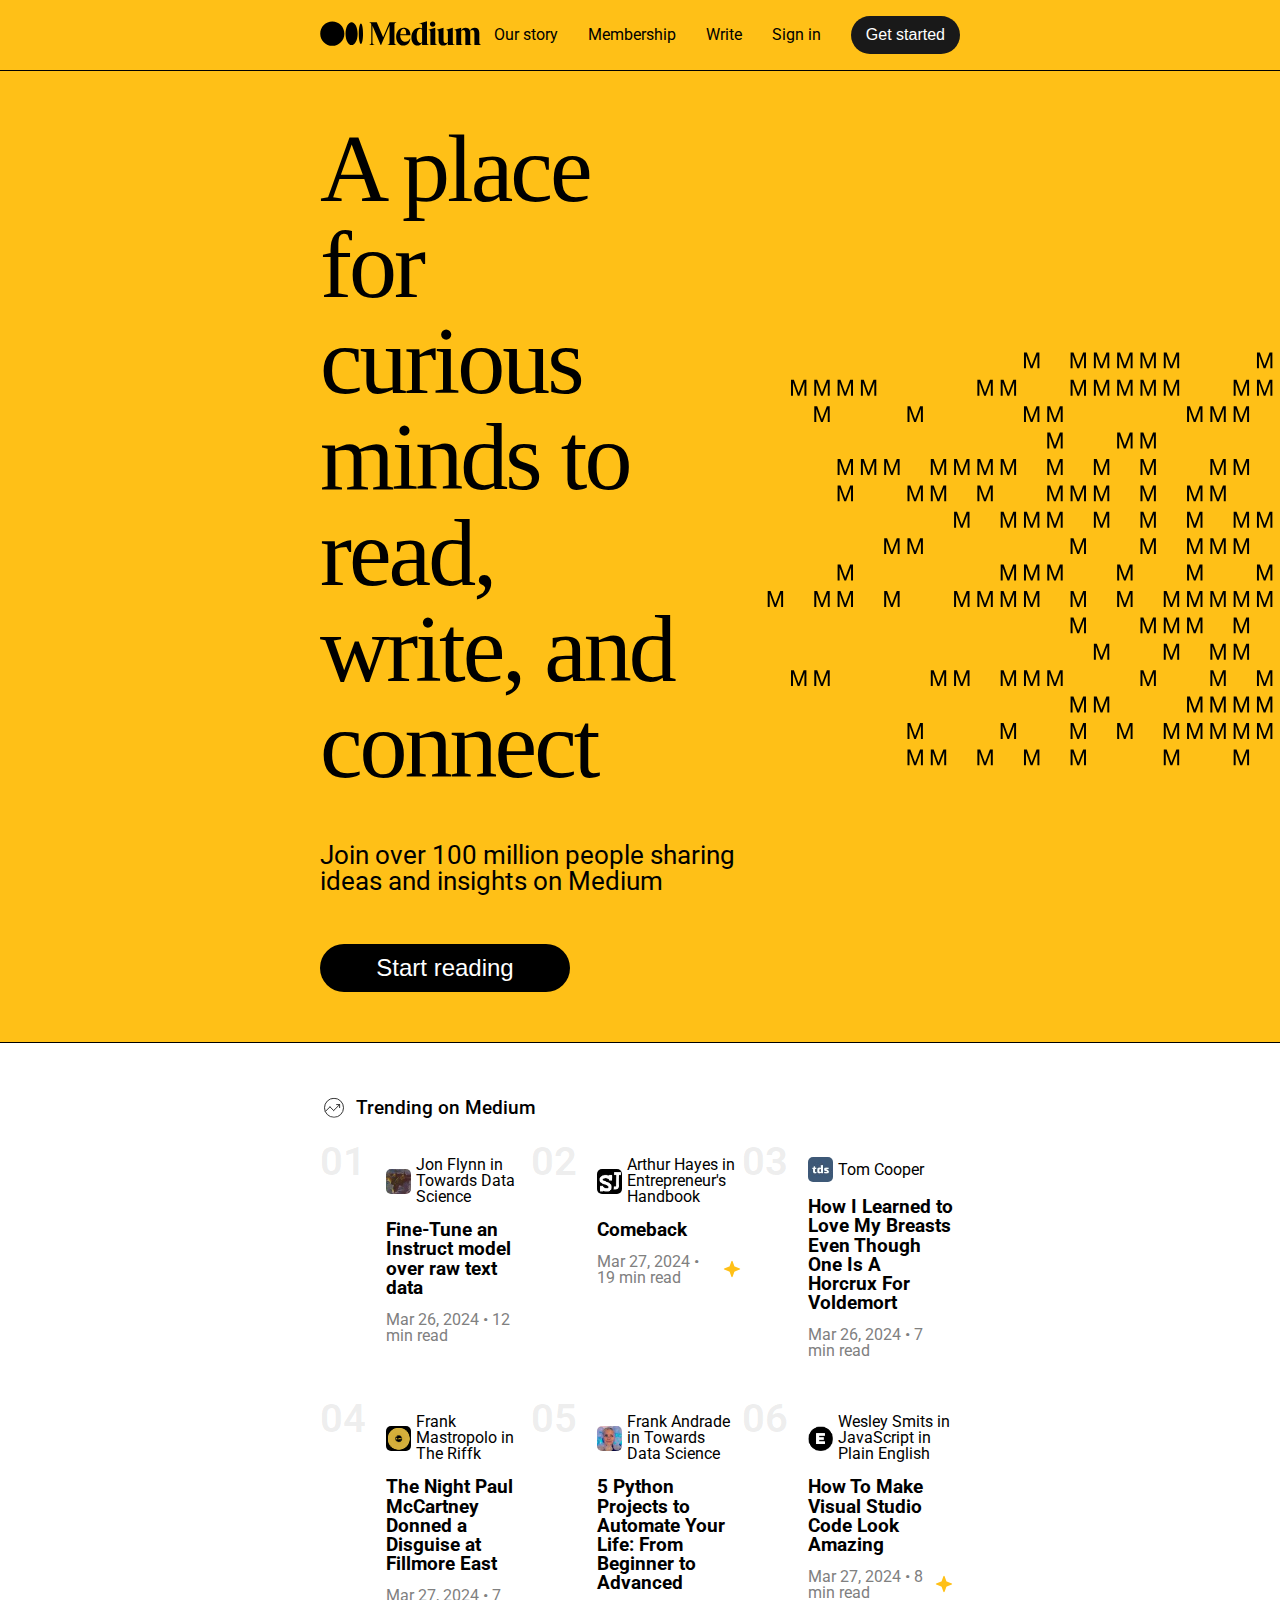
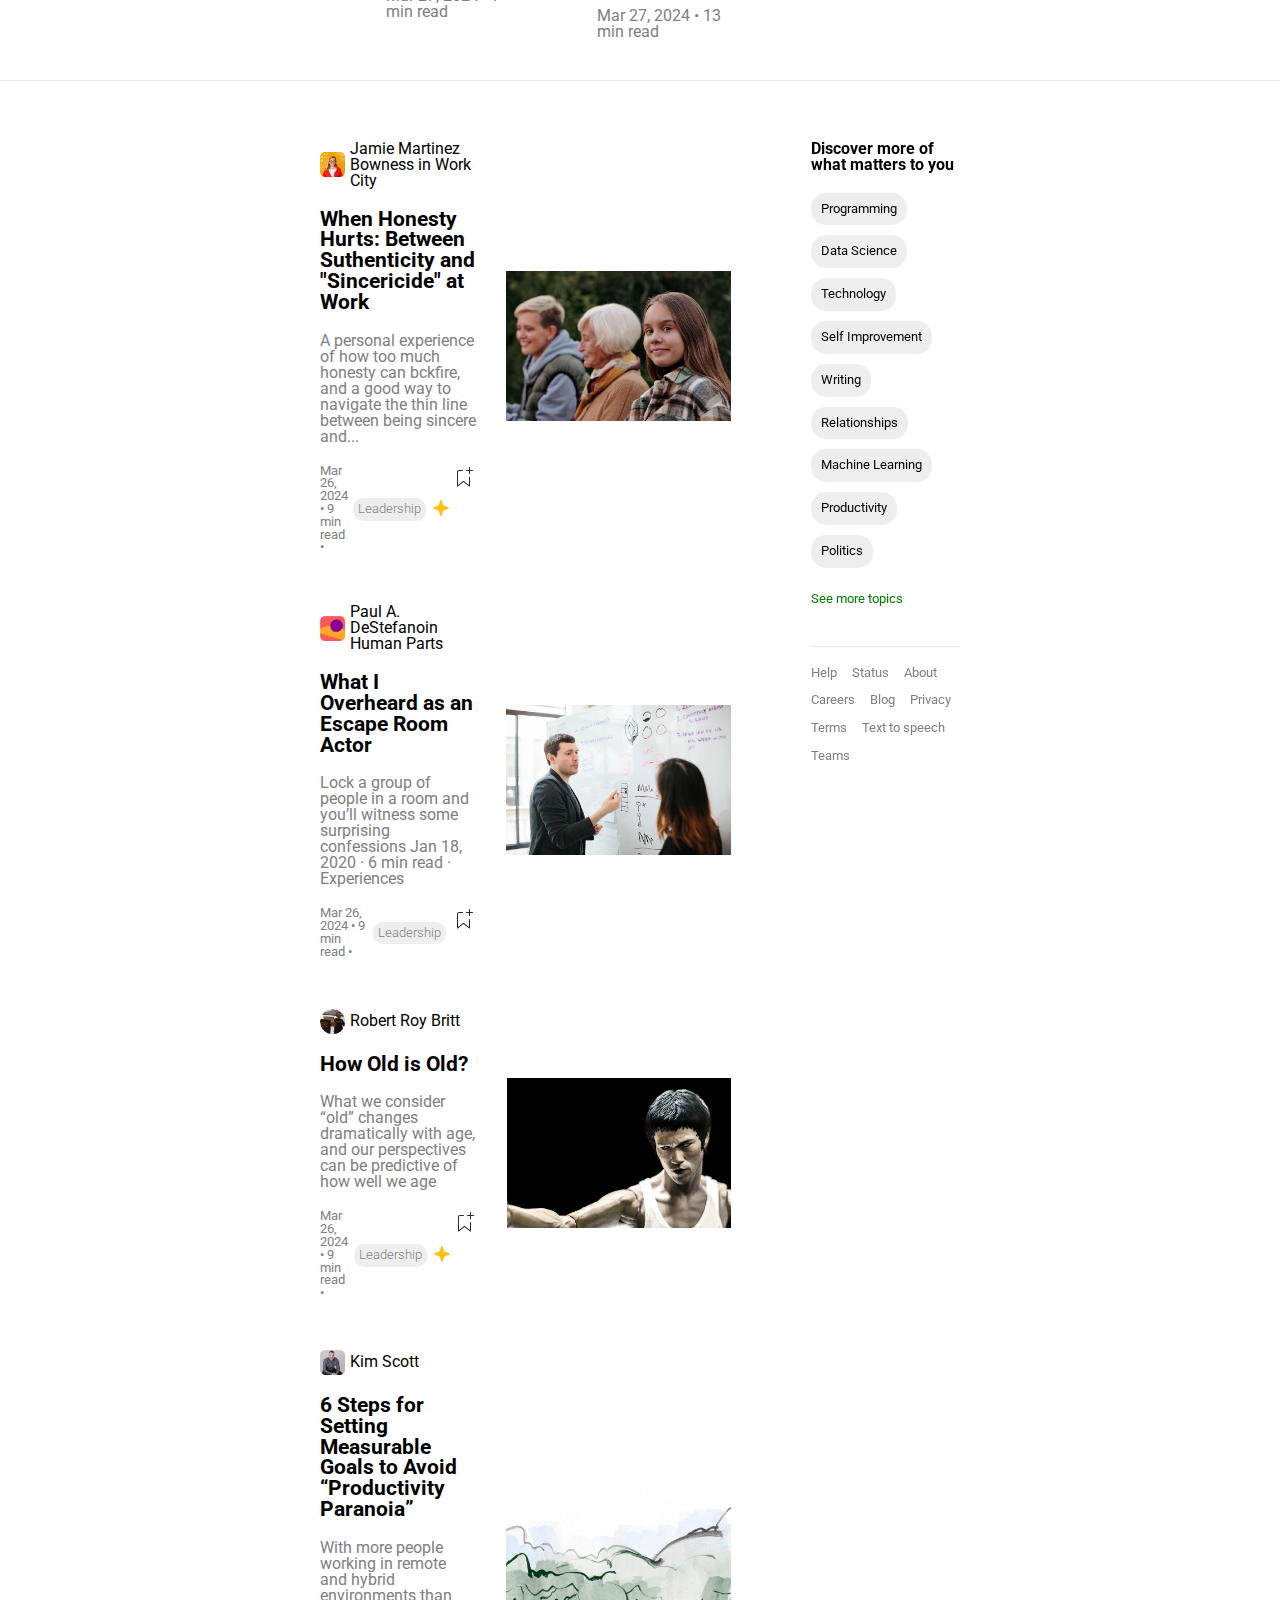
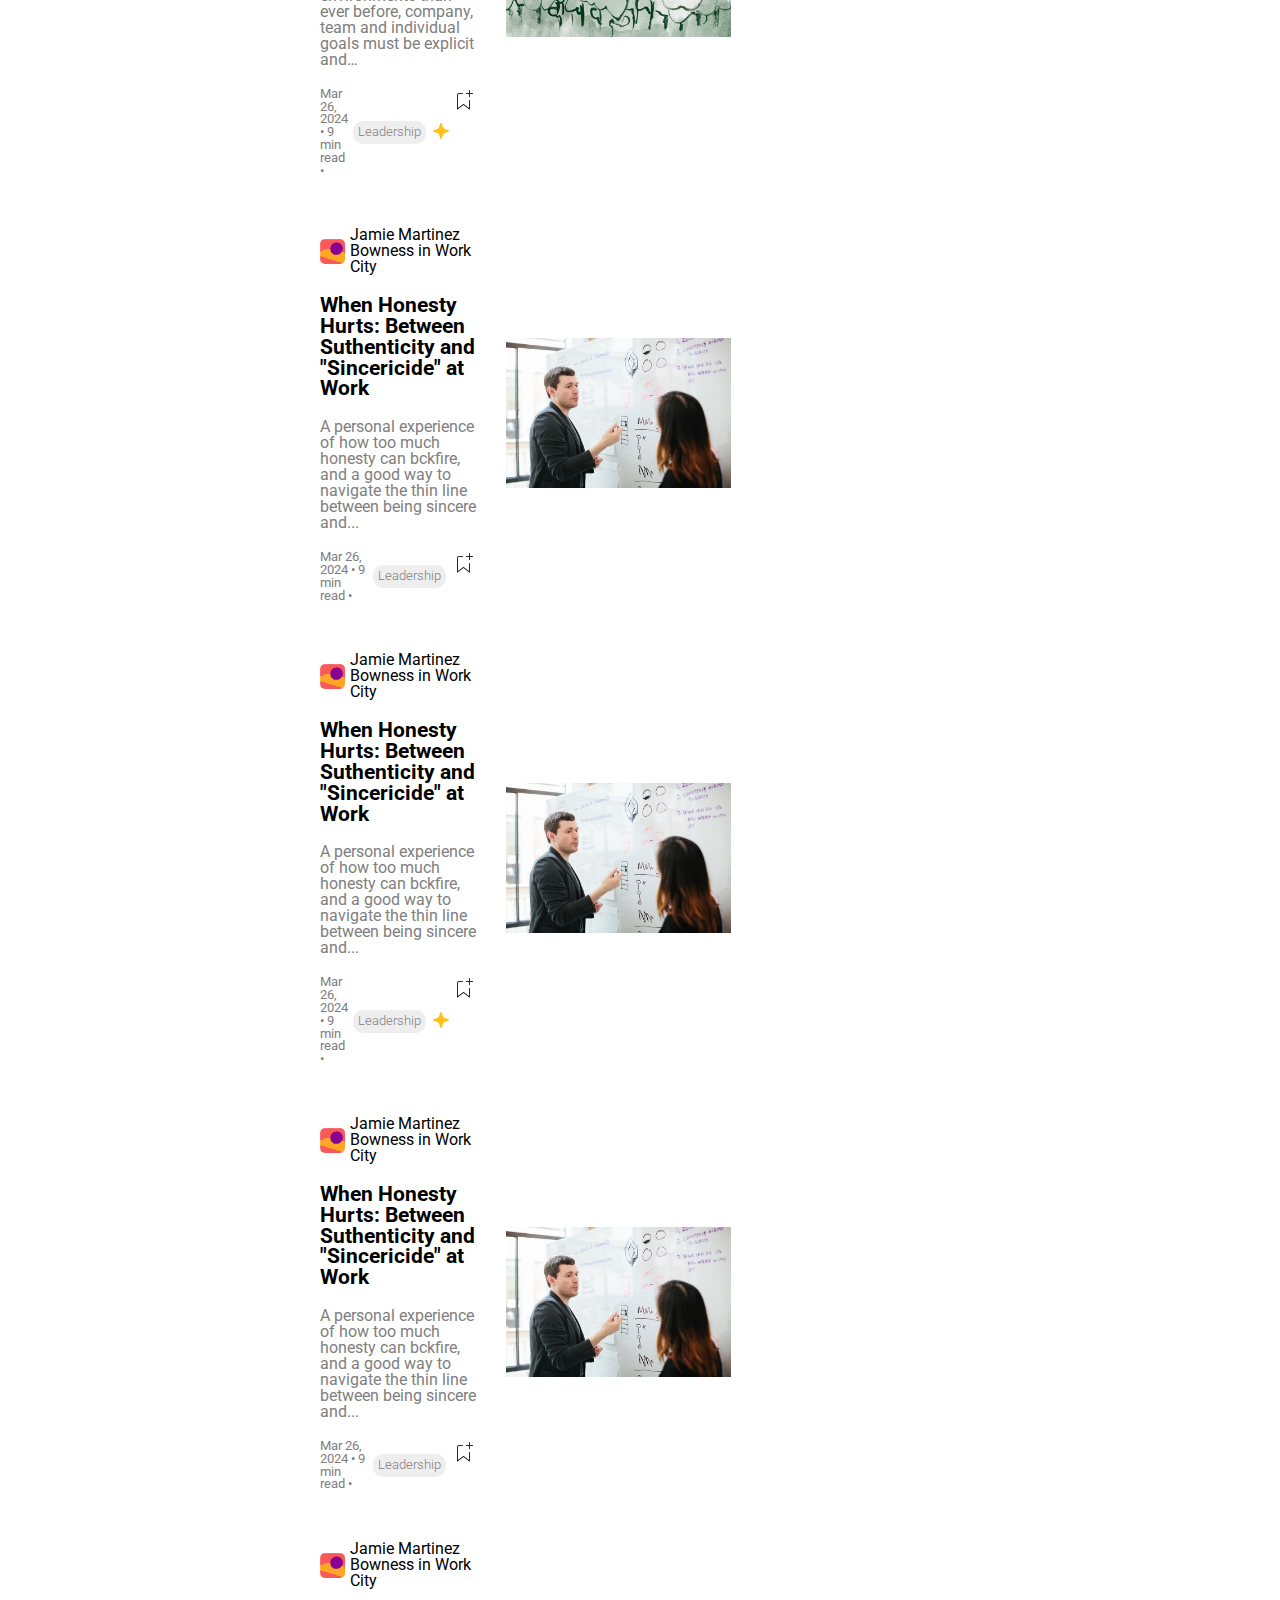
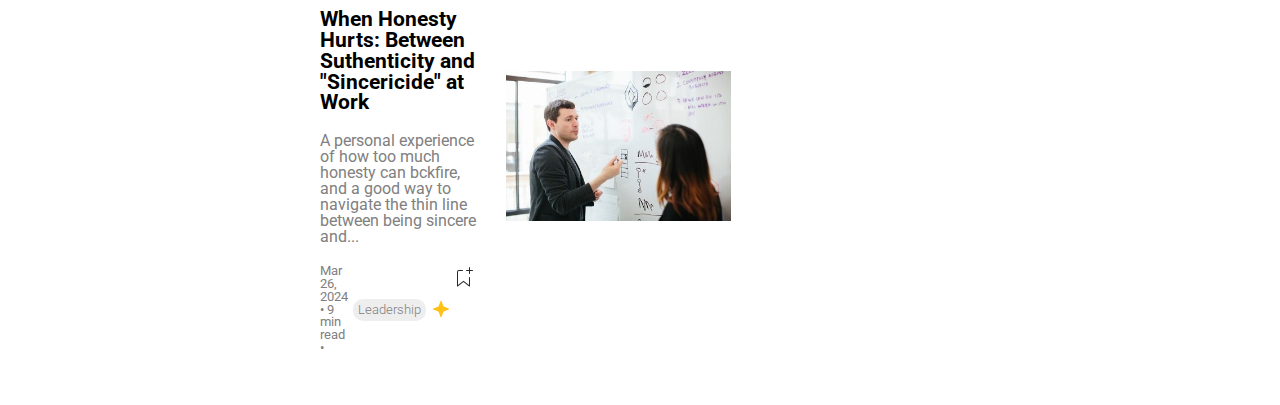
==== progetto/index.html @ 71abc9da "first commit" ====
<!DOCTYPE html>
<html lang="en">
  <head>
    <meta charset="UTF-8" />
    <meta http-equiv="X-UA-Compatible" content="IE=edge" />
    <meta name="viewport" content="width=device-width, initial-scale=1.0" />
    <!--aggiungi link al reset.css -->
    <title>Document</title>
    <link rel="stylesheet" href="./assets/css/reset.css" />
    <link rel="stylesheet" href="./assets/css/style.css" />
  </head>

  <body>
    <!-- ARTWORK con "M" ripetute -->
    <header>
      <div id="headerContent">
        <div id="logo">
          <svg
            xmlns="http://www.w3.org/2000/svg"
            xmlns:xlink="http://www.w3.org/1999/xlink"
            viewBox="0 0 3940 610"
            height="25"
          >
            <path
              d="M594.79 308.2c0 163.76-131.85 296.52-294.5 296.52S5.8 472 5.8 308.2 137.65 11.69 300.29 11.69s294.5 132.75 294.5 296.51M917.86 308.2c0 154.16-65.93 279.12-147.25 279.12s-147.25-125-147.25-279.12S689.29 29.08 770.61 29.08s147.25 125 147.25 279.12M1050 308.2c0 138.12-23.19 250.08-51.79 250.08s-51.79-112-51.79-250.08 23.19-250.08 51.8-250.08S1050 170.09 1050 308.2M1862.77 37.4l.82-.18v-6.35h-167.48l-155.51 365.5-155.51-365.5h-180.48v6.35l.81.18c30.57 6.9 46.09 17.19 46.09 54.3v434.45c0 37.11-15.58 47.4-46.15 54.3l-.81.18V587H1327v-6.35l-.81-.18c-30.57-6.9-46.09-17.19-46.09-54.3V116.9L1479.87 587h11.33l205.59-483.21V536.9c-2.62 29.31-18 38.36-45.68 44.61l-.82.19v6.3h213.3v-6.3l-.82-.19c-27.71-6.25-43.46-15.3-46.08-44.61l-.14-445.2h.14c0-37.11 15.52-47.4 46.08-54.3m97.43 287.8c3.49-78.06 31.52-134.4 78.56-135.37 14.51.24 26.68 5 36.14 14.16 20.1 19.51 29.55 60.28 28.09 121.21zm-2.11 22h250v-1.05c-.71-59.69-18-106.12-51.34-138-28.82-27.55-71.49-42.71-116.31-42.71h-1c-23.26 0-51.79 5.64-72.09 15.86-23.11 10.7-43.49 26.7-60.45 47.7-27.3 33.83-43.84 79.55-47.86 130.93-.13 1.54-.24 3.08-.35 4.62s-.18 2.92-.25 4.39a332.64 332.64 0 0 0-.36 21.69C1860.79 507 1923.65 600 2035.3 600c98 0 155.07-71.64 169.3-167.8l-7.19-2.53c-25 51.68-69.9 83-121 79.18-69.76-5.22-123.2-75.95-118.35-161.63m532.69 157.68c-8.2 19.45-25.31 30.15-48.24 30.15s-43.89-15.74-58.78-44.34c-16-30.7-24.42-74.1-24.42-125.51 0-107 33.28-176.21 84.79-176.21 21.57 0 38.55 10.7 46.65 29.37zm165.84 76.28c-30.57-7.23-46.09-18-46.09-57V5.28L2424.77 60v6.7l1.14-.09c25.62-2.07 43 1.47 53.09 10.79 7.9 7.3 11.75 18.5 11.75 34.26v71.14c-18.31-11.69-40.09-17.38-66.52-17.38-53.6 0-102.59 22.57-137.92 63.56-36.83 42.72-56.3 101.1-56.3 168.81C2230 518.72 2289.53 600 2378.13 600c51.83 0 93.53-28.4 112.62-76.3V588h166.65v-6.66zm159.29-505.33c0-37.76-28.47-66.24-66.24-66.24-37.59 0-67 29.1-67 66.24s29.44 66.24 67 66.24c37.77 0 66.24-28.48 66.24-66.24m43.84 505.33c-30.57-7.23-46.09-18-46.09-57h-.13V166.65l-166.66 47.85v6.5l1 .09c36.06 3.21 45.93 15.63 45.93 57.77V588h166.8v-6.66zm427.05 0c-30.57-7.23-46.09-18-46.09-57V166.65L3082 212.92v6.52l.94.1c29.48 3.1 38 16.23 38 58.56v226c-9.83 19.45-28.27 31-50.61 31.78-36.23 0-56.18-24.47-56.18-68.9V166.66l-166.66 47.85V221l1 .09c36.06 3.2 45.94 15.62 45.94 57.77v191.27a214.48 214.48 0 0 0 3.47 39.82l3 13.05c14.11 50.56 51.08 77 109 77 49.06 0 92.06-30.37 111-77.89v66h166.66v-6.66zM3934.2 588v-6.67l-.81-.19c-33.17-7.65-46.09-22.07-46.09-51.43v-243.2c0-75.83-42.59-121.09-113.93-121.09-52 0-95.85 30.05-112.73 76.86-13.41-49.6-52-76.86-109.06-76.86-50.12 0-89.4 26.45-106.25 71.13v-69.87l-166.66 45.89v6.54l1 .09c35.63 3.16 45.93 15.94 45.93 57V588h155.5v-6.66l-.82-.2c-26.46-6.22-35-17.56-35-46.66V255.72c7-16.35 21.11-35.72 49-35.72 34.64 0 52.2 24 52.2 71.28V588h155.54v-6.66l-.82-.2c-26.46-6.22-35-17.56-35-46.66v-248a160.45 160.45 0 0 0-2.2-27.68c7.42-17.77 22.34-38.8 51.37-38.8 35.13 0 52.2 23.31 52.2 71.28V588z"
            ></path>
          </svg>
        </div>
        <nav>
          <ul>
            <li>Our story</li>
            <li>Membership</li>
            <li>Write</li>
            <li>Sign in</li>
          </ul>
          <button id="getstarted">Get started</button>
        </nav>
      </div>
    </header>
    <div id="yellowbox">
      <div id="titlebox">
        <h1>A place for curious minds to read, write, and connect</h1>
        <h2>
          Join over 100 million people sharing ideas and insights on Medium
        </h2>
        <button id="startreading">Start reading</button>
      </div>
      <div id="emme">
        <svg
          id="emmesvg"
          xmlns="http://www.w3.org/2000/svg"
          viewBox="0 0 585 462"
          width="585"
          height="462"
          preserveAspectRatio="xMidYMid meet"
          style="
            width: 100%;
            height: 100%;
            transform: translate3d(0px, 0px, 0px);
            content-visibility: visible;
          "
        >
          <defs>
            <clipPath id="__lottie_element_3372">
              <rect width="585" height="462" x="0" y="0"></rect>
            </clipPath>
          </defs>
          <g clip-path="url(#__lottie_element_3372)">
            <g
              fill="rgb(0,0,0)"
              font-size="22"
              font-family="Shne"
              font-style="normal"
              font-weight="normal"
              aria-label=" M M M M M M M M M M M M M M
                M M M M M M M M M M M M M M M M M M M M M
               M M M M M M M M M M M M M M M M M M M M M M M M M
                M M M M M M M M M M M M
                M M M M M M M M M M M M M M M M M M M
                M M M M M M M M M M M M M M M M M M M M M
                M M M M M M M M M M M M M M
               M M M M M M M M M M M M M M M M M
               M M M M M M M M M M M M M M M M M M M
                M M M M M M M M M M M M M M M M M M M M M M M
               M M M M M M M M M M M M
                M M M M M M M M M M M M
                M M M M M M M M M M M M M M M M M M M M M
                M M M M M M M M M M M
                M M M M M M M M M M M M M M M M M
                M M M M M M M M M M M M M M M M
               "
              transform="matrix(1,0,0,1,291,232)"
              opacity="1"
              style="display: block"
            >
              <g
                stroke-linecap="butt"
                stroke-linejoin="round"
                stroke-miterlimit="4"
                transform="matrix(1,0,0,1,-33.238014221191406,-187.70428466796875)"
                opacity="0"
                style="display: inherit"
              >
                <g transform="scale(0.22,0.22)">
                  <g style="display: none"></g>
                </g>
              </g>
              <g
                stroke-linecap="butt"
                stroke-linejoin="round"
                stroke-miterlimit="4"
                transform="matrix(1,0,0,1,-28.6619930267334,-187.70428466796875)"
                opacity="0"
                style="display: inherit"
              >
                <g transform="scale(0.22,0.22)">
                  <g
                    transform="matrix(1,0,0,1,0,0)"
                    opacity="1"
                    style="display: block"
                  >
                    <path
                      d=" M46.82899856567383,0 C46.82899856567383,0 68.98500061035156,-59.518001556396484 68.98500061035156,-59.518001556396484 C68.98500061035156,-59.518001556396484 68.98500061035156,0 68.98500061035156,0 C68.98500061035156,0 77.947998046875,0 77.947998046875,0 C77.947998046875,0 77.947998046875,-72.30799865722656 77.947998046875,-72.30799865722656 C77.947998046875,-72.30799865722656 65.15799713134766,-72.30799865722656 65.15799713134766,-72.30799865722656 C65.15799713134766,-72.30799865722656 43.10300064086914,-12.890999794006348 43.10300064086914,-12.890999794006348 C43.10300064086914,-12.890999794006348 21.14900016784668,-72.30799865722656 21.14900016784668,-72.30799865722656 C21.14900016784668,-72.30799865722656 7.955999851226807,-72.30799865722656 7.955999851226807,-72.30799865722656 C7.955999851226807,-72.30799865722656 7.955999851226807,0 7.955999851226807,0 C7.955999851226807,0 17.020000457763672,0 17.020000457763672,0 C17.020000457763672,0 17.020000457763672,-59.518001556396484 17.020000457763672,-59.518001556396484 C17.020000457763672,-59.518001556396484 39.07500076293945,0 39.07500076293945,0 C39.07500076293945,0 46.82899856567383,0 46.82899856567383,0z"
                    ></path>
                    <g opacity="1" transform="matrix(1,0,0,1,0,0)"></g>
                  </g>
                </g>
              </g>
              <g
                stroke-linecap="butt"
                stroke-linejoin="round"
                stroke-miterlimit="4"
                transform="matrix(1,0,0,1,-9.940010070800781,-187.70428466796875)"
                opacity="0"
                style="display: inherit"
              >
                <g transform="scale(0.22,0.22)">
                  <g style="display: none"></g>
                </g>
              </g>
              <g
                stroke-linecap="butt"
                stroke-linejoin="round"
                stroke-miterlimit="4"
                transform="matrix(1,0,0,1,-5.363988876342773,-187.70428466796875)"
                opacity="0"
                style="display: inherit"
              >
                <g transform="scale(0.22,0.22)">
                  <g
                    transform="matrix(1,0,0,1,0,0)"
                    opacity="1"
                    style="display: block"
                  >
                    <path
                      d=" M46.82899856567383,0 C46.82899856567383,0 68.98500061035156,-59.518001556396484 68.98500061035156,-59.518001556396484 C68.98500061035156,-59.518001556396484 68.98500061035156,0 68.98500061035156,0 C68.98500061035156,0 77.947998046875,0 77.947998046875,0 C77.947998046875,0 77.947998046875,-72.30799865722656 77.947998046875,-72.30799865722656 C77.947998046875,-72.30799865722656 65.15799713134766,-72.30799865722656 65.15799713134766,-72.30799865722656 C65.15799713134766,-72.30799865722656 43.10300064086914,-12.890999794006348 43.10300064086914,-12.890999794006348 C43.10300064086914,-12.890999794006348 21.14900016784668,-72.30799865722656 21.14900016784668,-72.30799865722656 C21.14900016784668,-72.30799865722656 7.955999851226807,-72.30799865722656 7.955999851226807,-72.30799865722656 C7.955999851226807,-72.30799865722656 7.955999851226807,0 7.955999851226807,0 C7.955999851226807,0 17.020000457763672,0 17.020000457763672,0 C17.020000457763672,0 17.020000457763672,-59.518001556396484 17.020000457763672,-59.518001556396484 C17.020000457763672,-59.518001556396484 39.07500076293945,0 39.07500076293945,0 C39.07500076293945,0 46.82899856567383,0 46.82899856567383,0z"
                    ></path>
                    <g opacity="1" transform="matrix(1,0,0,1,0,0)"></g>
                  </g>
                </g>
              </g>
              <g
                stroke-linecap="butt"
                stroke-linejoin="round"
                stroke-miterlimit="4"
                transform="matrix(1,0,0,1,13.357994079589844,-187.70428466796875)"
                opacity="0"
                style="display: inherit"
              >
                <g transform="scale(0.22,0.22)">
                  <g style="display: none"></g>
                </g>
              </g>
              <g
                stroke-linecap="butt"
                stroke-linejoin="round"
                stroke-miterlimit="4"
                transform="matrix(1,0,0,1,17.93400001525879,-187.70428466796875)"
                opacity="0"
                style="display: inherit"
              >
                <g transform="scale(0.22,0.22)">
                  <g
                    transform="matrix(1,0,0,1,0,0)"
                    opacity="1"
                    style="display: block"
                  >
                    <path
                      d=" M46.82899856567383,0 C46.82899856567383,0 68.98500061035156,-59.518001556396484 68.98500061035156,-59.518001556396484 C68.98500061035156,-59.518001556396484 68.98500061035156,0 68.98500061035156,0 C68.98500061035156,0 77.947998046875,0 77.947998046875,0 C77.947998046875,0 77.947998046875,-72.30799865722656 77.947998046875,-72.30799865722656 C77.947998046875,-72.30799865722656 65.15799713134766,-72.30799865722656 65.15799713134766,-72.30799865722656 C65.15799713134766,-72.30799865722656 43.10300064086914,-12.890999794006348 43.10300064086914,-12.890999794006348 C43.10300064086914,-12.890999794006348 21.14900016784668,-72.30799865722656 21.14900016784668,-72.30799865722656 C21.14900016784668,-72.30799865722656 7.955999851226807,-72.30799865722656 7.955999851226807,-72.30799865722656 C7.955999851226807,-72.30799865722656 7.955999851226807,0 7.955999851226807,0 C7.955999851226807,0 17.020000457763672,0 17.020000457763672,0 C17.020000457763672,0 17.020000457763672,-59.518001556396484 17.020000457763672,-59.518001556396484 C17.020000457763672,-59.518001556396484 39.07500076293945,0 39.07500076293945,0 C39.07500076293945,0 46.82899856567383,0 46.82899856567383,0z"
                    ></path>
                    <g opacity="1" transform="matrix(1,0,0,1,0,0)"></g>
                  </g>
                </g>
              </g>
              <g
                stroke-linecap="butt"
                stroke-linejoin="round"
                stroke-miterlimit="4"
                transform="matrix(1,0,0,1,36.65599822998047,-187.70428466796875)"
                opacity="0"
                style="display: inherit"
              >
                <g transform="scale(0.22,0.22)">
                  <g style="display: none"></g>
                </g>
              </g>
              <g
                stroke-linecap="butt"
                stroke-linejoin="round"
                stroke-miterlimit="4"
                transform="matrix(1,0,0,1,41.23198699951172,-187.70428466796875)"
                opacity="1"
                style="display: inherit"
              >
                <g transform="scale(0.22,0.22)">
                  <g
                    transform="matrix(1,0,0,1,0,0)"
                    opacity="1"
                    style="display: block"
                  >
                    <path
                      d=" M46.82899856567383,0 C46.82899856567383,0 68.98500061035156,-59.518001556396484 68.98500061035156,-59.518001556396484 C68.98500061035156,-59.518001556396484 68.98500061035156,0 68.98500061035156,0 C68.98500061035156,0 77.947998046875,0 77.947998046875,0 C77.947998046875,0 77.947998046875,-72.30799865722656 77.947998046875,-72.30799865722656 C77.947998046875,-72.30799865722656 65.15799713134766,-72.30799865722656 65.15799713134766,-72.30799865722656 C65.15799713134766,-72.30799865722656 43.10300064086914,-12.890999794006348 43.10300064086914,-12.890999794006348 C43.10300064086914,-12.890999794006348 21.14900016784668,-72.30799865722656 21.14900016784668,-72.30799865722656 C21.14900016784668,-72.30799865722656 7.955999851226807,-72.30799865722656 7.955999851226807,-72.30799865722656 C7.955999851226807,-72.30799865722656 7.955999851226807,0 7.955999851226807,0 C7.955999851226807,0 17.020000457763672,0 17.020000457763672,0 C17.020000457763672,0 17.020000457763672,-59.518001556396484 17.020000457763672,-59.518001556396484 C17.020000457763672,-59.518001556396484 39.07500076293945,0 39.07500076293945,0 C39.07500076293945,0 46.82899856567383,0 46.82899856567383,0z"
                    ></path>
                    <g opacity="1" transform="matrix(1,0,0,1,0,0)"></g>
                  </g>
                </g>
              </g>
              <g
                stroke-linecap="butt"
                stroke-linejoin="round"
                stroke-miterlimit="4"
                transform="matrix(1,0,0,1,59.954002380371094,-187.70428466796875)"
                opacity="1"
                style="display: inherit"
              >
                <g transform="scale(0.22,0.22)">
                  <g style="display: none"></g>
                </g>
              </g>
              <g
                stroke-linecap="butt"
                stroke-linejoin="round"
                stroke-miterlimit="4"
                transform="matrix(1,0,0,1,64.52999114990234,-187.70428466796875)"
                opacity="0"
                style="display: inherit"
              >
                <g transform="scale(0.22,0.22)">
                  <g
                    transform="matrix(1,0,0,1,0,0)"
                    opacity="1"
                    style="display: block"
                  >
                    <path
                      d=" M46.82899856567383,0 C46.82899856567383,0 68.98500061035156,-59.518001556396484 68.98500061035156,-59.518001556396484 C68.98500061035156,-59.518001556396484 68.98500061035156,0 68.98500061035156,0 C68.98500061035156,0 77.947998046875,0 77.947998046875,0 C77.947998046875,0 77.947998046875,-72.30799865722656 77.947998046875,-72.30799865722656 C77.947998046875,-72.30799865722656 65.15799713134766,-72.30799865722656 65.15799713134766,-72.30799865722656 C65.15799713134766,-72.30799865722656 43.10300064086914,-12.890999794006348 43.10300064086914,-12.890999794006348 C43.10300064086914,-12.890999794006348 21.14900016784668,-72.30799865722656 21.14900016784668,-72.30799865722656 C21.14900016784668,-72.30799865722656 7.955999851226807,-72.30799865722656 7.955999851226807,-72.30799865722656 C7.955999851226807,-72.30799865722656 7.955999851226807,0 7.955999851226807,0 C7.955999851226807,0 17.020000457763672,0 17.020000457763672,0 C17.020000457763672,0 17.020000457763672,-59.518001556396484 17.020000457763672,-59.518001556396484 C17.020000457763672,-59.518001556396484 39.07500076293945,0 39.07500076293945,0 C39.07500076293945,0 46.82899856567383,0 46.82899856567383,0z"
                    ></path>
                    <g opacity="1" transform="matrix(1,0,0,1,0,0)"></g>
                  </g>
                </g>
              </g>
              <g
                stroke-linecap="butt"
                stroke-linejoin="round"
                stroke-miterlimit="4"
                transform="matrix(1,0,0,1,83.25200653076172,-187.70428466796875)"
                opacity="0"
                style="display: inherit"
              >
                <g transform="scale(0.22,0.22)">
                  <g style="display: none"></g>
                </g>
              </g>
              <g
                stroke-linecap="butt"
                stroke-linejoin="round"
                stroke-miterlimit="4"
                transform="matrix(1,0,0,1,87.82799530029297,-187.70428466796875)"
                opacity="1"
                style="display: inherit"
              >
                <g transform="scale(0.22,0.22)">
                  <g
                    transform="matrix(1,0,0,1,0,0)"
                    opacity="1"
                    style="display: block"
                  >
                    <path
                      d=" M46.82899856567383,0 C46.82899856567383,0 68.98500061035156,-59.518001556396484 68.98500061035156,-59.518001556396484 C68.98500061035156,-59.518001556396484 68.98500061035156,0 68.98500061035156,0 C68.98500061035156,0 77.947998046875,0 77.947998046875,0 C77.947998046875,0 77.947998046875,-72.30799865722656 77.947998046875,-72.30799865722656 C77.947998046875,-72.30799865722656 65.15799713134766,-72.30799865722656 65.15799713134766,-72.30799865722656 C65.15799713134766,-72.30799865722656 43.10300064086914,-12.890999794006348 43.10300064086914,-12.890999794006348 C43.10300064086914,-12.890999794006348 21.14900016784668,-72.30799865722656 21.14900016784668,-72.30799865722656 C21.14900016784668,-72.30799865722656 7.955999851226807,-72.30799865722656 7.955999851226807,-72.30799865722656 C7.955999851226807,-72.30799865722656 7.955999851226807,0 7.955999851226807,0 C7.955999851226807,0 17.020000457763672,0 17.020000457763672,0 C17.020000457763672,0 17.020000457763672,-59.518001556396484 17.020000457763672,-59.518001556396484 C17.020000457763672,-59.518001556396484 39.07500076293945,0 39.07500076293945,0 C39.07500076293945,0 46.82899856567383,0 46.82899856567383,0z"
                    ></path>
                    <g opacity="1" transform="matrix(1,0,0,1,0,0)"></g>
                  </g>
                </g>
              </g>
              <g
                stroke-linecap="butt"
                stroke-linejoin="round"
                stroke-miterlimit="4"
                transform="matrix(1,0,0,1,106.54999542236328,-187.70428466796875)"
                opacity="1"
                style="display: inherit"
              >
                <g transform="scale(0.22,0.22)">
                  <g style="display: none"></g>
                </g>
              </g>
              <g
                stroke-linecap="butt"
                stroke-linejoin="round"
                stroke-miterlimit="4"
                transform="matrix(1,0,0,1,111.1259994506836,-187.70428466796875)"
                opacity="1"
                style="display: inherit"
              >
                <g transform="scale(0.22,0.22)">
                  <g
                    transform="matrix(1,0,0,1,0,0)"
                    opacity="1"
                    style="display: block"
                  >
                    <path
                      d=" M46.82899856567383,0 C46.82899856567383,0 68.98500061035156,-59.518001556396484 68.98500061035156,-59.518001556396484 C68.98500061035156,-59.518001556396484 68.98500061035156,0 68.98500061035156,0 C68.98500061035156,0 77.947998046875,0 77.947998046875,0 C77.947998046875,0 77.947998046875,-72.30799865722656 77.947998046875,-72.30799865722656 C77.947998046875,-72.30799865722656 65.15799713134766,-72.30799865722656 65.15799713134766,-72.30799865722656 C65.15799713134766,-72.30799865722656 43.10300064086914,-12.890999794006348 43.10300064086914,-12.890999794006348 C43.10300064086914,-12.890999794006348 21.14900016784668,-72.30799865722656 21.14900016784668,-72.30799865722656 C21.14900016784668,-72.30799865722656 7.955999851226807,-72.30799865722656 7.955999851226807,-72.30799865722656 C7.955999851226807,-72.30799865722656 7.955999851226807,0 7.955999851226807,0 C7.955999851226807,0 17.020000457763672,0 17.020000457763672,0 C17.020000457763672,0 17.020000457763672,-59.518001556396484 17.020000457763672,-59.518001556396484 C17.020000457763672,-59.518001556396484 39.07500076293945,0 39.07500076293945,0 C39.07500076293945,0 46.82899856567383,0 46.82899856567383,0z"
                    ></path>
                    <g opacity="1" transform="matrix(1,0,0,1,0,0)"></g>
                  </g>
                </g>
              </g>
              <g
                stroke-linecap="butt"
                stroke-linejoin="round"
                stroke-miterlimit="4"
                transform="matrix(1,0,0,1,129.84800720214844,-187.70428466796875)"
                opacity="0"
                style="display: inherit"
              >
                <g transform="scale(0.22,0.22)">
                  <g style="display: none"></g>
                </g>
              </g>
              <g
                stroke-linecap="butt"
                stroke-linejoin="round"
                stroke-miterlimit="4"
                transform="matrix(1,0,0,1,134.42401123046875,-187.70428466796875)"
                opacity="1"
                style="display: inherit"
              >
                <g transform="scale(0.22,0.22)">
                  <g
                    transform="matrix(1,0,0,1,0,0)"
                    opacity="1"
                    style="display: block"
                  >
                    <path
                      d=" M46.82899856567383,0 C46.82899856567383,0 68.98500061035156,-59.518001556396484 68.98500061035156,-59.518001556396484 C68.98500061035156,-59.518001556396484 68.98500061035156,0 68.98500061035156,0 C68.98500061035156,0 77.947998046875,0 77.947998046875,0 C77.947998046875,0 77.947998046875,-72.30799865722656 77.947998046875,-72.30799865722656 C77.947998046875,-72.30799865722656 65.15799713134766,-72.30799865722656 65.15799713134766,-72.30799865722656 C65.15799713134766,-72.30799865722656 43.10300064086914,-12.890999794006348 43.10300064086914,-12.890999794006348 C43.10300064086914,-12.890999794006348 21.14900016784668,-72.30799865722656 21.14900016784668,-72.30799865722656 C21.14900016784668,-72.30799865722656 7.955999851226807,-72.30799865722656 7.955999851226807,-72.30799865722656 C7.955999851226807,-72.30799865722656 7.955999851226807,0 7.955999851226807,0 C7.955999851226807,0 17.020000457763672,0 17.020000457763672,0 C17.020000457763672,0 17.020000457763672,-59.518001556396484 17.020000457763672,-59.518001556396484 C17.020000457763672,-59.518001556396484 39.07500076293945,0 39.07500076293945,0 C39.07500076293945,0 46.82899856567383,0 46.82899856567383,0z"
                    ></path>
                    <g opacity="1" transform="matrix(1,0,0,1,0,0)"></g>
                  </g>
                </g>
              </g>
              <g
                stroke-linecap="butt"
                stroke-linejoin="round"
                stroke-miterlimit="4"
                transform="matrix(1,0,0,1,153.14599609375,-187.70428466796875)"
                opacity="1"
                style="display: inherit"
              >
                <g transform="scale(0.22,0.22)">
                  <g style="display: none"></g>
                </g>
              </g>
              <g
                stroke-linecap="butt"
                stroke-linejoin="round"
                stroke-miterlimit="4"
                transform="matrix(1,0,0,1,157.72198486328125,-187.70428466796875)"
                opacity="1"
                style="display: inherit"
              >
                <g transform="scale(0.22,0.22)">
                  <g
                    transform="matrix(1,0,0,1,0,0)"
                    opacity="1"
                    style="display: block"
                  >
                    <path
                      d=" M46.82899856567383,0 C46.82899856567383,0 68.98500061035156,-59.518001556396484 68.98500061035156,-59.518001556396484 C68.98500061035156,-59.518001556396484 68.98500061035156,0 68.98500061035156,0 C68.98500061035156,0 77.947998046875,0 77.947998046875,0 C77.947998046875,0 77.947998046875,-72.30799865722656 77.947998046875,-72.30799865722656 C77.947998046875,-72.30799865722656 65.15799713134766,-72.30799865722656 65.15799713134766,-72.30799865722656 C65.15799713134766,-72.30799865722656 43.10300064086914,-12.890999794006348 43.10300064086914,-12.890999794006348 C43.10300064086914,-12.890999794006348 21.14900016784668,-72.30799865722656 21.14900016784668,-72.30799865722656 C21.14900016784668,-72.30799865722656 7.955999851226807,-72.30799865722656 7.955999851226807,-72.30799865722656 C7.955999851226807,-72.30799865722656 7.955999851226807,0 7.955999851226807,0 C7.955999851226807,0 17.020000457763672,0 17.020000457763672,0 C17.020000457763672,0 17.020000457763672,-59.518001556396484 17.020000457763672,-59.518001556396484 C17.020000457763672,-59.518001556396484 39.07500076293945,0 39.07500076293945,0 C39.07500076293945,0 46.82899856567383,0 46.82899856567383,0z"
                    ></path>
                    <g opacity="1" transform="matrix(1,0,0,1,0,0)"></g>
                  </g>
                </g>
              </g>
              <g
                stroke-linecap="butt"
                stroke-linejoin="round"
                stroke-miterlimit="4"
                transform="matrix(1,0,0,1,176.44398498535156,-187.70428466796875)"
                opacity="1"
                style="display: inherit"
              >
                <g transform="scale(0.22,0.22)">
                  <g style="display: none"></g>
                </g>
              </g>
              <g
                stroke-linecap="butt"
                stroke-linejoin="round"
                stroke-miterlimit="4"
                transform="matrix(1,0,0,1,181.01998901367188,-187.70428466796875)"
                opacity="1"
                style="display: inherit"
              >
                <g transform="scale(0.22,0.22)">
                  <g
                    transform="matrix(1,0,0,1,0,0)"
                    opacity="1"
                    style="display: block"
                  >
                    <path
                      d=" M46.82899856567383,0 C46.82899856567383,0 68.98500061035156,-59.518001556396484 68.98500061035156,-59.518001556396484 C68.98500061035156,-59.518001556396484 68.98500061035156,0 68.98500061035156,0 C68.98500061035156,0 77.947998046875,0 77.947998046875,0 C77.947998046875,0 77.947998046875,-72.30799865722656 77.947998046875,-72.30799865722656 C77.947998046875,-72.30799865722656 65.15799713134766,-72.30799865722656 65.15799713134766,-72.30799865722656 C65.15799713134766,-72.30799865722656 43.10300064086914,-12.890999794006348 43.10300064086914,-12.890999794006348 C43.10300064086914,-12.890999794006348 21.14900016784668,-72.30799865722656 21.14900016784668,-72.30799865722656 C21.14900016784668,-72.30799865722656 7.955999851226807,-72.30799865722656 7.955999851226807,-72.30799865722656 C7.955999851226807,-72.30799865722656 7.955999851226807,0 7.955999851226807,0 C7.955999851226807,0 17.020000457763672,0 17.020000457763672,0 C17.020000457763672,0 17.020000457763672,-59.518001556396484 17.020000457763672,-59.518001556396484 C17.020000457763672,-59.518001556396484 39.07500076293945,0 39.07500076293945,0 C39.07500076293945,0 46.82899856567383,0 46.82899856567383,0z"
                    ></path>
                    <g opacity="1" transform="matrix(1,0,0,1,0,0)"></g>
                  </g>
                </g>
              </g>
              <g
                stroke-linecap="butt"
                stroke-linejoin="round"
                stroke-miterlimit="4"
                transform="matrix(1,0,0,1,199.7419891357422,-187.70428466796875)"
                opacity="0"
                style="display: inherit"
              >
                <g transform="scale(0.22,0.22)">
                  <g style="display: none"></g>
                </g>
              </g>
              <g
                stroke-linecap="butt"
                stroke-linejoin="round"
                stroke-miterlimit="4"
                transform="matrix(1,0,0,1,204.3179931640625,-187.70428466796875)"
                opacity="0"
                style="display: inherit"
              >
                <g transform="scale(0.22,0.22)">
                  <g
                    transform="matrix(1,0,0,1,0,0)"
                    opacity="1"
                    style="display: block"
                  >
                    <path
                      d=" M46.82899856567383,0 C46.82899856567383,0 68.98500061035156,-59.518001556396484 68.98500061035156,-59.518001556396484 C68.98500061035156,-59.518001556396484 68.98500061035156,0 68.98500061035156,0 C68.98500061035156,0 77.947998046875,0 77.947998046875,0 C77.947998046875,0 77.947998046875,-72.30799865722656 77.947998046875,-72.30799865722656 C77.947998046875,-72.30799865722656 65.15799713134766,-72.30799865722656 65.15799713134766,-72.30799865722656 C65.15799713134766,-72.30799865722656 43.10300064086914,-12.890999794006348 43.10300064086914,-12.890999794006348 C43.10300064086914,-12.890999794006348 21.14900016784668,-72.30799865722656 21.14900016784668,-72.30799865722656 C21.14900016784668,-72.30799865722656 7.955999851226807,-72.30799865722656 7.955999851226807,-72.30799865722656 C7.955999851226807,-72.30799865722656 7.955999851226807,0 7.955999851226807,0 C7.955999851226807,0 17.020000457763672,0 17.020000457763672,0 C17.020000457763672,0 17.020000457763672,-59.518001556396484 17.020000457763672,-59.518001556396484 C17.020000457763672,-59.518001556396484 39.07500076293945,0 39.07500076293945,0 C39.07500076293945,0 46.82899856567383,0 46.82899856567383,0z"
                    ></path>
                    <g opacity="1" transform="matrix(1,0,0,1,0,0)"></g>
                  </g>
                </g>
              </g>
              <g
                stroke-linecap="butt"
                stroke-linejoin="round"
                stroke-miterlimit="4"
                transform="matrix(1,0,0,1,223.0399932861328,-187.70428466796875)"
                opacity="0"
                style="display: inherit"
              >
                <g transform="scale(0.22,0.22)">
                  <g style="display: none"></g>
                </g>
              </g>
              <g
                stroke-linecap="butt"
                stroke-linejoin="round"
                stroke-miterlimit="4"
                transform="matrix(1,0,0,1,227.61599731445312,-187.70428466796875)"
                opacity="0"
                style="display: inherit"
              >
                <g transform="scale(0.22,0.22)">
                  <g
                    transform="matrix(1,0,0,1,0,0)"
                    opacity="1"
                    style="display: block"
                  >
                    <path
                      d=" M46.82899856567383,0 C46.82899856567383,0 68.98500061035156,-59.518001556396484 68.98500061035156,-59.518001556396484 C68.98500061035156,-59.518001556396484 68.98500061035156,0 68.98500061035156,0 C68.98500061035156,0 77.947998046875,0 77.947998046875,0 C77.947998046875,0 77.947998046875,-72.30799865722656 77.947998046875,-72.30799865722656 C77.947998046875,-72.30799865722656 65.15799713134766,-72.30799865722656 65.15799713134766,-72.30799865722656 C65.15799713134766,-72.30799865722656 43.10300064086914,-12.890999794006348 43.10300064086914,-12.890999794006348 C43.10300064086914,-12.890999794006348 21.14900016784668,-72.30799865722656 21.14900016784668,-72.30799865722656 C21.14900016784668,-72.30799865722656 7.955999851226807,-72.30799865722656 7.955999851226807,-72.30799865722656 C7.955999851226807,-72.30799865722656 7.955999851226807,0 7.955999851226807,0 C7.955999851226807,0 17.020000457763672,0 17.020000457763672,0 C17.020000457763672,0 17.020000457763672,-59.518001556396484 17.020000457763672,-59.518001556396484 C17.020000457763672,-59.518001556396484 39.07500076293945,0 39.07500076293945,0 C39.07500076293945,0 46.82899856567383,0 46.82899856567383,0z"
                    ></path>
                    <g opacity="1" transform="matrix(1,0,0,1,0,0)"></g>
                  </g>
                </g>
              </g>
              <g
                stroke-linecap="butt"
                stroke-linejoin="round"
                stroke-miterlimit="4"
                transform="matrix(1,0,0,1,246.33799743652344,-187.70428466796875)"
                opacity="1"
                style="display: inherit"
              >
                <g transform="scale(0.22,0.22)">
                  <g style="display: none"></g>
                </g>
              </g>
              <g
                stroke-linecap="butt"
                stroke-linejoin="round"
                stroke-miterlimit="4"
                transform="matrix(1,0,0,1,250.9139862060547,-187.70428466796875)"
                opacity="0"
                style="display: inherit"
              >
                <g transform="scale(0.22,0.22)">
                  <g
                    transform="matrix(1,0,0,1,0,0)"
                    opacity="1"
                    style="display: block"
                  >
                    <path
                      d=" M46.82899856567383,0 C46.82899856567383,0 68.98500061035156,-59.518001556396484 68.98500061035156,-59.518001556396484 C68.98500061035156,-59.518001556396484 68.98500061035156,0 68.98500061035156,0 C68.98500061035156,0 77.947998046875,0 77.947998046875,0 C77.947998046875,0 77.947998046875,-72.30799865722656 77.947998046875,-72.30799865722656 C77.947998046875,-72.30799865722656 65.15799713134766,-72.30799865722656 65.15799713134766,-72.30799865722656 C65.15799713134766,-72.30799865722656 43.10300064086914,-12.890999794006348 43.10300064086914,-12.890999794006348 C43.10300064086914,-12.890999794006348 21.14900016784668,-72.30799865722656 21.14900016784668,-72.30799865722656 C21.14900016784668,-72.30799865722656 7.955999851226807,-72.30799865722656 7.955999851226807,-72.30799865722656 C7.955999851226807,-72.30799865722656 7.955999851226807,0 7.955999851226807,0 C7.955999851226807,0 17.020000457763672,0 17.020000457763672,0 C17.020000457763672,0 17.020000457763672,-59.518001556396484 17.020000457763672,-59.518001556396484 C17.020000457763672,-59.518001556396484 39.07500076293945,0 39.07500076293945,0 C39.07500076293945,0 46.82899856567383,0 46.82899856567383,0z"
                    ></path>
                    <g opacity="1" transform="matrix(1,0,0,1,0,0)"></g>
                  </g>
                </g>
              </g>
              <g
                stroke-linecap="butt"
                stroke-linejoin="round"
                stroke-miterlimit="4"
                transform="matrix(1,0,0,1,269.6360168457031,-187.70428466796875)"
                opacity="0"
                style="display: inherit"
              >
                <g transform="scale(0.22,0.22)">
                  <g style="display: none"></g>
                </g>
              </g>
              <g
                stroke-linecap="butt"
                stroke-linejoin="round"
                stroke-miterlimit="4"
                transform="matrix(1,0,0,1,274.2120056152344,-187.70428466796875)"
                opacity="1"
                style="display: inherit"
              >
                <g transform="scale(0.22,0.22)">
                  <g
                    transform="matrix(1,0,0,1,0,0)"
                    opacity="1"
                    style="display: block"
                  >
                    <path
                      d=" M46.82899856567383,0 C46.82899856567383,0 68.98500061035156,-59.518001556396484 68.98500061035156,-59.518001556396484 C68.98500061035156,-59.518001556396484 68.98500061035156,0 68.98500061035156,0 C68.98500061035156,0 77.947998046875,0 77.947998046875,0 C77.947998046875,0 77.947998046875,-72.30799865722656 77.947998046875,-72.30799865722656 C77.947998046875,-72.30799865722656 65.15799713134766,-72.30799865722656 65.15799713134766,-72.30799865722656 C65.15799713134766,-72.30799865722656 43.10300064086914,-12.890999794006348 43.10300064086914,-12.890999794006348 C43.10300064086914,-12.890999794006348 21.14900016784668,-72.30799865722656 21.14900016784668,-72.30799865722656 C21.14900016784668,-72.30799865722656 7.955999851226807,-72.30799865722656 7.955999851226807,-72.30799865722656 C7.955999851226807,-72.30799865722656 7.955999851226807,0 7.955999851226807,0 C7.955999851226807,0 17.020000457763672,0 17.020000457763672,0 C17.020000457763672,0 17.020000457763672,-59.518001556396484 17.020000457763672,-59.518001556396484 C17.020000457763672,-59.518001556396484 39.07500076293945,0 39.07500076293945,0 C39.07500076293945,0 46.82899856567383,0 46.82899856567383,0z"
                    ></path>
                    <g opacity="1" transform="matrix(1,0,0,1,0,0)"></g>
                  </g>
                </g>
              </g>
              <g
                stroke-linecap="butt"
                stroke-linejoin="round"
                stroke-miterlimit="4"
                style="display: inherit"
              >
                <g transform="scale(0.22,0.22)">
                  <g style="display: none"></g>
                </g>
              </g>
              <g
                stroke-linecap="butt"
                stroke-linejoin="round"
                stroke-miterlimit="4"
                transform="matrix(1,0,0,1,-196.3240203857422,-160.30429077148438)"
                opacity="1"
                style="display: inherit"
              >
                <g transform="scale(0.22,0.22)">
                  <g style="display: none"></g>
                </g>
              </g>
              <g
                stroke-linecap="butt"
                stroke-linejoin="round"
                stroke-miterlimit="4"
                transform="matrix(1,0,0,1,-191.7480010986328,-160.30429077148438)"
                opacity="1"
                style="display: inherit"
              >
                <g transform="scale(0.22,0.22)">
                  <g
                    transform="matrix(1,0,0,1,0,0)"
                    opacity="1"
                    style="display: block"
                  >
                    <path
                      d=" M46.82899856567383,0 C46.82899856567383,0 68.98500061035156,-59.518001556396484 68.98500061035156,-59.518001556396484 C68.98500061035156,-59.518001556396484 68.98500061035156,0 68.98500061035156,0 C68.98500061035156,0 77.947998046875,0 77.947998046875,0 C77.947998046875,0 77.947998046875,-72.30799865722656 77.947998046875,-72.30799865722656 C77.947998046875,-72.30799865722656 65.15799713134766,-72.30799865722656 65.15799713134766,-72.30799865722656 C65.15799713134766,-72.30799865722656 43.10300064086914,-12.890999794006348 43.10300064086914,-12.890999794006348 C43.10300064086914,-12.890999794006348 21.14900016784668,-72.30799865722656 21.14900016784668,-72.30799865722656 C21.14900016784668,-72.30799865722656 7.955999851226807,-72.30799865722656 7.955999851226807,-72.30799865722656 C7.955999851226807,-72.30799865722656 7.955999851226807,0 7.955999851226807,0 C7.955999851226807,0 17.020000457763672,0 17.020000457763672,0 C17.020000457763672,0 17.020000457763672,-59.518001556396484 17.020000457763672,-59.518001556396484 C17.020000457763672,-59.518001556396484 39.07500076293945,0 39.07500076293945,0 C39.07500076293945,0 46.82899856567383,0 46.82899856567383,0z"
                    ></path>
                    <g opacity="1" transform="matrix(1,0,0,1,0,0)"></g>
                  </g>
                </g>
              </g>
              <g
                stroke-linecap="butt"
                stroke-linejoin="round"
                stroke-miterlimit="4"
                transform="matrix(1,0,0,1,-173.02601623535156,-160.30429077148438)"
                opacity="1"
                style="display: inherit"
              >
                <g transform="scale(0.22,0.22)">
                  <g style="display: none"></g>
                </g>
              </g>
              <g
                stroke-linecap="butt"
                stroke-linejoin="round"
                stroke-miterlimit="4"
                transform="matrix(1,0,0,1,-168.4499969482422,-160.30429077148438)"
                opacity="1"
                style="display: inherit"
              >
                <g transform="scale(0.22,0.22)">
                  <g
                    transform="matrix(1,0,0,1,0,0)"
                    opacity="1"
                    style="display: block"
                  >
                    <path
                      d=" M46.82899856567383,0 C46.82899856567383,0 68.98500061035156,-59.518001556396484 68.98500061035156,-59.518001556396484 C68.98500061035156,-59.518001556396484 68.98500061035156,0 68.98500061035156,0 C68.98500061035156,0 77.947998046875,0 77.947998046875,0 C77.947998046875,0 77.947998046875,-72.30799865722656 77.947998046875,-72.30799865722656 C77.947998046875,-72.30799865722656 65.15799713134766,-72.30799865722656 65.15799713134766,-72.30799865722656 C65.15799713134766,-72.30799865722656 43.10300064086914,-12.890999794006348 43.10300064086914,-12.890999794006348 C43.10300064086914,-12.890999794006348 21.14900016784668,-72.30799865722656 21.14900016784668,-72.30799865722656 C21.14900016784668,-72.30799865722656 7.955999851226807,-72.30799865722656 7.955999851226807,-72.30799865722656 C7.955999851226807,-72.30799865722656 7.955999851226807,0 7.955999851226807,0 C7.955999851226807,0 17.020000457763672,0 17.020000457763672,0 C17.020000457763672,0 17.020000457763672,-59.518001556396484 17.020000457763672,-59.518001556396484 C17.020000457763672,-59.518001556396484 39.07500076293945,0 39.07500076293945,0 C39.07500076293945,0 46.82899856567383,0 46.82899856567383,0z"
                    ></path>
                    <g opacity="1" transform="matrix(1,0,0,1,0,0)"></g>
                  </g>
                </g>
              </g>
              <g
                stroke-linecap="butt"
                stroke-linejoin="round"
                stroke-miterlimit="4"
                transform="matrix(1,0,0,1,-149.72801208496094,-160.30429077148438)"
                opacity="0"
                style="display: inherit"
              >
                <g transform="scale(0.22,0.22)">
                  <g style="display: none"></g>
                </g>
              </g>
              <g
                stroke-linecap="butt"
                stroke-linejoin="round"
                stroke-miterlimit="4"
                transform="matrix(1,0,0,1,-145.15200805664062,-160.30429077148438)"
                opacity="1"
                style="display: inherit"
              >
                <g transform="scale(0.22,0.22)">
                  <g
                    transform="matrix(1,0,0,1,0,0)"
                    opacity="1"
                    style="display: block"
                  >
                    <path
                      d=" M46.82899856567383,0 C46.82899856567383,0 68.98500061035156,-59.518001556396484 68.98500061035156,-59.518001556396484 C68.98500061035156,-59.518001556396484 68.98500061035156,0 68.98500061035156,0 C68.98500061035156,0 77.947998046875,0 77.947998046875,0 C77.947998046875,0 77.947998046875,-72.30799865722656 77.947998046875,-72.30799865722656 C77.947998046875,-72.30799865722656 65.15799713134766,-72.30799865722656 65.15799713134766,-72.30799865722656 C65.15799713134766,-72.30799865722656 43.10300064086914,-12.890999794006348 43.10300064086914,-12.890999794006348 C43.10300064086914,-12.890999794006348 21.14900016784668,-72.30799865722656 21.14900016784668,-72.30799865722656 C21.14900016784668,-72.30799865722656 7.955999851226807,-72.30799865722656 7.955999851226807,-72.30799865722656 C7.955999851226807,-72.30799865722656 7.955999851226807,0 7.955999851226807,0 C7.955999851226807,0 17.020000457763672,0 17.020000457763672,0 C17.020000457763672,0 17.020000457763672,-59.518001556396484 17.020000457763672,-59.518001556396484 C17.020000457763672,-59.518001556396484 39.07500076293945,0 39.07500076293945,0 C39.07500076293945,0 46.82899856567383,0 46.82899856567383,0z"
                    ></path>
                    <g opacity="1" transform="matrix(1,0,0,1,0,0)"></g>
                  </g>
                </g>
              </g>
              <g
                stroke-linecap="butt"
                stroke-linejoin="round"
                stroke-miterlimit="4"
                transform="matrix(1,0,0,1,-126.43000793457031,-160.30429077148438)"
                opacity="0"
                style="display: inherit"
              >
                <g transform="scale(0.22,0.22)">
                  <g style="display: none"></g>
                </g>
              </g>
              <g
                stroke-linecap="butt"
                stroke-linejoin="round"
                stroke-miterlimit="4"
                transform="matrix(1,0,0,1,-121.85401916503906,-160.30429077148438)"
                opacity="1"
                style="display: inherit"
              >
                <g transform="scale(0.22,0.22)">
                  <g
                    transform="matrix(1,0,0,1,0,0)"
                    opacity="1"
                    style="display: block"
                  >
                    <path
                      d=" M46.82899856567383,0 C46.82899856567383,0 68.98500061035156,-59.518001556396484 68.98500061035156,-59.518001556396484 C68.98500061035156,-59.518001556396484 68.98500061035156,0 68.98500061035156,0 C68.98500061035156,0 77.947998046875,0 77.947998046875,0 C77.947998046875,0 77.947998046875,-72.30799865722656 77.947998046875,-72.30799865722656 C77.947998046875,-72.30799865722656 65.15799713134766,-72.30799865722656 65.15799713134766,-72.30799865722656 C65.15799713134766,-72.30799865722656 43.10300064086914,-12.890999794006348 43.10300064086914,-12.890999794006348 C43.10300064086914,-12.890999794006348 21.14900016784668,-72.30799865722656 21.14900016784668,-72.30799865722656 C21.14900016784668,-72.30799865722656 7.955999851226807,-72.30799865722656 7.955999851226807,-72.30799865722656 C7.955999851226807,-72.30799865722656 7.955999851226807,0 7.955999851226807,0 C7.955999851226807,0 17.020000457763672,0 17.020000457763672,0 C17.020000457763672,0 17.020000457763672,-59.518001556396484 17.020000457763672,-59.518001556396484 C17.020000457763672,-59.518001556396484 39.07500076293945,0 39.07500076293945,0 C39.07500076293945,0 46.82899856567383,0 46.82899856567383,0z"
                    ></path>
                    <g opacity="1" transform="matrix(1,0,0,1,0,0)"></g>
                  </g>
                </g>
              </g>
              <g
                stroke-linecap="butt"
                stroke-linejoin="round"
                stroke-miterlimit="4"
                transform="matrix(1,0,0,1,-103.13199615478516,-160.30429077148438)"
                opacity="0"
                style="display: inherit"
              >
                <g transform="scale(0.22,0.22)">
                  <g style="display: none"></g>
                </g>
              </g>
              <g
                stroke-linecap="butt"
                stroke-linejoin="round"
                stroke-miterlimit="4"
                transform="matrix(1,0,0,1,-98.5560073852539,-160.30429077148438)"
                opacity="0"
                style="display: inherit"
              >
                <g transform="scale(0.22,0.22)">
                  <g
                    transform="matrix(1,0,0,1,0,0)"
                    opacity="1"
                    style="display: block"
                  >
                    <path
                      d=" M46.82899856567383,0 C46.82899856567383,0 68.98500061035156,-59.518001556396484 68.98500061035156,-59.518001556396484 C68.98500061035156,-59.518001556396484 68.98500061035156,0 68.98500061035156,0 C68.98500061035156,0 77.947998046875,0 77.947998046875,0 C77.947998046875,0 77.947998046875,-72.30799865722656 77.947998046875,-72.30799865722656 C77.947998046875,-72.30799865722656 65.15799713134766,-72.30799865722656 65.15799713134766,-72.30799865722656 C65.15799713134766,-72.30799865722656 43.10300064086914,-12.890999794006348 43.10300064086914,-12.890999794006348 C43.10300064086914,-12.890999794006348 21.14900016784668,-72.30799865722656 21.14900016784668,-72.30799865722656 C21.14900016784668,-72.30799865722656 7.955999851226807,-72.30799865722656 7.955999851226807,-72.30799865722656 C7.955999851226807,-72.30799865722656 7.955999851226807,0 7.955999851226807,0 C7.955999851226807,0 17.020000457763672,0 17.020000457763672,0 C17.020000457763672,0 17.020000457763672,-59.518001556396484 17.020000457763672,-59.518001556396484 C17.020000457763672,-59.518001556396484 39.07500076293945,0 39.07500076293945,0 C39.07500076293945,0 46.82899856567383,0 46.82899856567383,0z"
                    ></path>
                    <g opacity="1" transform="matrix(1,0,0,1,0,0)"></g>
                  </g>
                </g>
              </g>
              <g
                stroke-linecap="butt"
                stroke-linejoin="round"
                stroke-miterlimit="4"
                transform="matrix(1,0,0,1,-79.83399200439453,-160.30429077148438)"
                opacity="0"
                style="display: inherit"
              >
                <g transform="scale(0.22,0.22)">
                  <g style="display: none"></g>
                </g>
              </g>
              <g
                stroke-linecap="butt"
                stroke-linejoin="round"
                stroke-miterlimit="4"
                transform="matrix(1,0,0,1,-75.25800323486328,-160.30429077148438)"
                opacity="0"
                style="display: inherit"
              >
                <g transform="scale(0.22,0.22)">
                  <g
                    transform="matrix(1,0,0,1,0,0)"
                    opacity="1"
                    style="display: block"
                  >
                    <path
                      d=" M46.82899856567383,0 C46.82899856567383,0 68.98500061035156,-59.518001556396484 68.98500061035156,-59.518001556396484 C68.98500061035156,-59.518001556396484 68.98500061035156,0 68.98500061035156,0 C68.98500061035156,0 77.947998046875,0 77.947998046875,0 C77.947998046875,0 77.947998046875,-72.30799865722656 77.947998046875,-72.30799865722656 C77.947998046875,-72.30799865722656 65.15799713134766,-72.30799865722656 65.15799713134766,-72.30799865722656 C65.15799713134766,-72.30799865722656 43.10300064086914,-12.890999794006348 43.10300064086914,-12.890999794006348 C43.10300064086914,-12.890999794006348 21.14900016784668,-72.30799865722656 21.14900016784668,-72.30799865722656 C21.14900016784668,-72.30799865722656 7.955999851226807,-72.30799865722656 7.955999851226807,-72.30799865722656 C7.955999851226807,-72.30799865722656 7.955999851226807,0 7.955999851226807,0 C7.955999851226807,0 17.020000457763672,0 17.020000457763672,0 C17.020000457763672,0 17.020000457763672,-59.518001556396484 17.020000457763672,-59.518001556396484 C17.020000457763672,-59.518001556396484 39.07500076293945,0 39.07500076293945,0 C39.07500076293945,0 46.82899856567383,0 46.82899856567383,0z"
                    ></path>
                    <g opacity="1" transform="matrix(1,0,0,1,0,0)"></g>
                  </g>
                </g>
              </g>
              <g
                stroke-linecap="butt"
                stroke-linejoin="round"
                stroke-miterlimit="4"
                transform="matrix(1,0,0,1,-56.536006927490234,-160.30429077148438)"
                opacity="1"
                style="display: inherit"
              >
                <g transform="scale(0.22,0.22)">
                  <g style="display: none"></g>
                </g>
              </g>
              <g
                stroke-linecap="butt"
                stroke-linejoin="round"
                stroke-miterlimit="4"
                transform="matrix(1,0,0,1,-51.959999084472656,-160.30429077148438)"
                opacity="0"
                style="display: inherit"
              >
                <g transform="scale(0.22,0.22)">
                  <g
                    transform="matrix(1,0,0,1,0,0)"
                    opacity="1"
                    style="display: block"
                  >
                    <path
                      d=" M46.82899856567383,0 C46.82899856567383,0 68.98500061035156,-59.518001556396484 68.98500061035156,-59.518001556396484 C68.98500061035156,-59.518001556396484 68.98500061035156,0 68.98500061035156,0 C68.98500061035156,0 77.947998046875,0 77.947998046875,0 C77.947998046875,0 77.947998046875,-72.30799865722656 77.947998046875,-72.30799865722656 C77.947998046875,-72.30799865722656 65.15799713134766,-72.30799865722656 65.15799713134766,-72.30799865722656 C65.15799713134766,-72.30799865722656 43.10300064086914,-12.890999794006348 43.10300064086914,-12.890999794006348 C43.10300064086914,-12.890999794006348 21.14900016784668,-72.30799865722656 21.14900016784668,-72.30799865722656 C21.14900016784668,-72.30799865722656 7.955999851226807,-72.30799865722656 7.955999851226807,-72.30799865722656 C7.955999851226807,-72.30799865722656 7.955999851226807,0 7.955999851226807,0 C7.955999851226807,0 17.020000457763672,0 17.020000457763672,0 C17.020000457763672,0 17.020000457763672,-59.518001556396484 17.020000457763672,-59.518001556396484 C17.020000457763672,-59.518001556396484 39.07500076293945,0 39.07500076293945,0 C39.07500076293945,0 46.82899856567383,0 46.82899856567383,0z"
                    ></path>
                    <g opacity="1" transform="matrix(1,0,0,1,0,0)"></g>
                  </g>
                </g>
              </g>
              <g
                stroke-linecap="butt"
                stroke-linejoin="round"
                stroke-miterlimit="4"
                transform="matrix(1,0,0,1,-33.23800277709961,-160.30429077148438)"
                opacity="1"
                style="display: inherit"
              >
                <g transform="scale(0.22,0.22)">
                  <g style="display: none"></g>
                </g>
              </g>
              <g
                stroke-linecap="butt"
                stroke-linejoin="round"
                stroke-miterlimit="4"
                transform="matrix(1,0,0,1,-28.661996841430664,-160.30429077148438)"
                opacity="0"
                style="display: inherit"
              >
                <g transform="scale(0.22,0.22)">
                  <g
                    transform="matrix(1,0,0,1,0,0)"
                    opacity="1"
                    style="display: block"
                  >
                    <path
                      d=" M46.82899856567383,0 C46.82899856567383,0 68.98500061035156,-59.518001556396484 68.98500061035156,-59.518001556396484 C68.98500061035156,-59.518001556396484 68.98500061035156,0 68.98500061035156,0 C68.98500061035156,0 77.947998046875,0 77.947998046875,0 C77.947998046875,0 77.947998046875,-72.30799865722656 77.947998046875,-72.30799865722656 C77.947998046875,-72.30799865722656 65.15799713134766,-72.30799865722656 65.15799713134766,-72.30799865722656 C65.15799713134766,-72.30799865722656 43.10300064086914,-12.890999794006348 43.10300064086914,-12.890999794006348 C43.10300064086914,-12.890999794006348 21.14900016784668,-72.30799865722656 21.14900016784668,-72.30799865722656 C21.14900016784668,-72.30799865722656 7.955999851226807,-72.30799865722656 7.955999851226807,-72.30799865722656 C7.955999851226807,-72.30799865722656 7.955999851226807,0 7.955999851226807,0 C7.955999851226807,0 17.020000457763672,0 17.020000457763672,0 C17.020000457763672,0 17.020000457763672,-59.518001556396484 17.020000457763672,-59.518001556396484 C17.020000457763672,-59.518001556396484 39.07500076293945,0 39.07500076293945,0 C39.07500076293945,0 46.82899856567383,0 46.82899856567383,0z"
                    ></path>
                    <g opacity="1" transform="matrix(1,0,0,1,0,0)"></g>
                  </g>
                </g>
              </g>
              <g
                stroke-linecap="butt"
                stroke-linejoin="round"
                stroke-miterlimit="4"
                transform="matrix(1,0,0,1,-9.939996719360352,-160.30429077148438)"
                opacity="0"
                style="display: inherit"
              >
                <g transform="scale(0.22,0.22)">
                  <g style="display: none"></g>
                </g>
              </g>
              <g
                stroke-linecap="butt"
                stroke-linejoin="round"
                stroke-miterlimit="4"
                transform="matrix(1,0,0,1,-5.364006042480469,-160.30429077148438)"
                opacity="1"
                style="display: inherit"
              >
                <g transform="scale(0.22,0.22)">
                  <g
                    transform="matrix(1,0,0,1,0,0)"
                    opacity="1"
                    style="display: block"
                  >
                    <path
                      d=" M46.82899856567383,0 C46.82899856567383,0 68.98500061035156,-59.518001556396484 68.98500061035156,-59.518001556396484 C68.98500061035156,-59.518001556396484 68.98500061035156,0 68.98500061035156,0 C68.98500061035156,0 77.947998046875,0 77.947998046875,0 C77.947998046875,0 77.947998046875,-72.30799865722656 77.947998046875,-72.30799865722656 C77.947998046875,-72.30799865722656 65.15799713134766,-72.30799865722656 65.15799713134766,-72.30799865722656 C65.15799713134766,-72.30799865722656 43.10300064086914,-12.890999794006348 43.10300064086914,-12.890999794006348 C43.10300064086914,-12.890999794006348 21.14900016784668,-72.30799865722656 21.14900016784668,-72.30799865722656 C21.14900016784668,-72.30799865722656 7.955999851226807,-72.30799865722656 7.955999851226807,-72.30799865722656 C7.955999851226807,-72.30799865722656 7.955999851226807,0 7.955999851226807,0 C7.955999851226807,0 17.020000457763672,0 17.020000457763672,0 C17.020000457763672,0 17.020000457763672,-59.518001556396484 17.020000457763672,-59.518001556396484 C17.020000457763672,-59.518001556396484 39.07500076293945,0 39.07500076293945,0 C39.07500076293945,0 46.82899856567383,0 46.82899856567383,0z"
                    ></path>
                    <g opacity="1" transform="matrix(1,0,0,1,0,0)"></g>
                  </g>
                </g>
              </g>
              <g
                stroke-linecap="butt"
                stroke-linejoin="round"
                stroke-miterlimit="4"
                transform="matrix(1,0,0,1,13.357992172241211,-160.30429077148438)"
                opacity="0"
                style="display: inherit"
              >
                <g transform="scale(0.22,0.22)">
                  <g style="display: none"></g>
                </g>
              </g>
              <g
                stroke-linecap="butt"
                stroke-linejoin="round"
                stroke-miterlimit="4"
                transform="matrix(1,0,0,1,17.933998107910156,-160.30429077148438)"
                opacity="1"
                style="display: inherit"
              >
                <g transform="scale(0.22,0.22)">
                  <g
                    transform="matrix(1,0,0,1,0,0)"
                    opacity="1"
                    style="display: block"
                  >
                    <path
                      d=" M46.82899856567383,0 C46.82899856567383,0 68.98500061035156,-59.518001556396484 68.98500061035156,-59.518001556396484 C68.98500061035156,-59.518001556396484 68.98500061035156,0 68.98500061035156,0 C68.98500061035156,0 77.947998046875,0 77.947998046875,0 C77.947998046875,0 77.947998046875,-72.30799865722656 77.947998046875,-72.30799865722656 C77.947998046875,-72.30799865722656 65.15799713134766,-72.30799865722656 65.15799713134766,-72.30799865722656 C65.15799713134766,-72.30799865722656 43.10300064086914,-12.890999794006348 43.10300064086914,-12.890999794006348 C43.10300064086914,-12.890999794006348 21.14900016784668,-72.30799865722656 21.14900016784668,-72.30799865722656 C21.14900016784668,-72.30799865722656 7.955999851226807,-72.30799865722656 7.955999851226807,-72.30799865722656 C7.955999851226807,-72.30799865722656 7.955999851226807,0 7.955999851226807,0 C7.955999851226807,0 17.020000457763672,0 17.020000457763672,0 C17.020000457763672,0 17.020000457763672,-59.518001556396484 17.020000457763672,-59.518001556396484 C17.020000457763672,-59.518001556396484 39.07500076293945,0 39.07500076293945,0 C39.07500076293945,0 46.82899856567383,0 46.82899856567383,0z"
                    ></path>
                    <g opacity="1" transform="matrix(1,0,0,1,0,0)"></g>
                  </g>
                </g>
              </g>
              <g
                stroke-linecap="butt"
                stroke-linejoin="round"
                stroke-miterlimit="4"
                transform="matrix(1,0,0,1,36.6559944152832,-160.30429077148438)"
                opacity="1"
                style="display: inherit"
              >
                <g transform="scale(0.22,0.22)">
                  <g style="display: none"></g>
                </g>
              </g>
              <g
                stroke-linecap="butt"
                stroke-linejoin="round"
                stroke-miterlimit="4"
                transform="matrix(1,0,0,1,41.23200225830078,-160.30429077148438)"
                opacity="0"
                style="display: inherit"
              >
                <g transform="scale(0.22,0.22)">
                  <g
                    transform="matrix(1,0,0,1,0,0)"
                    opacity="1"
                    style="display: block"
                  >
                    <path
                      d=" M46.82899856567383,0 C46.82899856567383,0 68.98500061035156,-59.518001556396484 68.98500061035156,-59.518001556396484 C68.98500061035156,-59.518001556396484 68.98500061035156,0 68.98500061035156,0 C68.98500061035156,0 77.947998046875,0 77.947998046875,0 C77.947998046875,0 77.947998046875,-72.30799865722656 77.947998046875,-72.30799865722656 C77.947998046875,-72.30799865722656 65.15799713134766,-72.30799865722656 65.15799713134766,-72.30799865722656 C65.15799713134766,-72.30799865722656 43.10300064086914,-12.890999794006348 43.10300064086914,-12.890999794006348 C43.10300064086914,-12.890999794006348 21.14900016784668,-72.30799865722656 21.14900016784668,-72.30799865722656 C21.14900016784668,-72.30799865722656 7.955999851226807,-72.30799865722656 7.955999851226807,-72.30799865722656 C7.955999851226807,-72.30799865722656 7.955999851226807,0 7.955999851226807,0 C7.955999851226807,0 17.020000457763672,0 17.020000457763672,0 C17.020000457763672,0 17.020000457763672,-59.518001556396484 17.020000457763672,-59.518001556396484 C17.020000457763672,-59.518001556396484 39.07500076293945,0 39.07500076293945,0 C39.07500076293945,0 46.82899856567383,0 46.82899856567383,0z"
                    ></path>
                    <g opacity="1" transform="matrix(1,0,0,1,0,0)"></g>
                  </g>
                </g>
              </g>
              <g
                stroke-linecap="butt"
                stroke-linejoin="round"
                stroke-miterlimit="4"
                transform="matrix(1,0,0,1,59.95399856567383,-160.30429077148438)"
                opacity="1"
                style="display: inherit"
              >
                <g transform="scale(0.22,0.22)">
                  <g style="display: none"></g>
                </g>
              </g>
              <g
                stroke-linecap="butt"
                stroke-linejoin="round"
                stroke-miterlimit="4"
                transform="matrix(1,0,0,1,64.5300064086914,-160.30429077148438)"
                opacity="0"
                style="display: inherit"
              >
                <g transform="scale(0.22,0.22)">
                  <g
                    transform="matrix(1,0,0,1,0,0)"
                    opacity="1"
                    style="display: block"
                  >
                    <path
                      d=" M46.82899856567383,0 C46.82899856567383,0 68.98500061035156,-59.518001556396484 68.98500061035156,-59.518001556396484 C68.98500061035156,-59.518001556396484 68.98500061035156,0 68.98500061035156,0 C68.98500061035156,0 77.947998046875,0 77.947998046875,0 C77.947998046875,0 77.947998046875,-72.30799865722656 77.947998046875,-72.30799865722656 C77.947998046875,-72.30799865722656 65.15799713134766,-72.30799865722656 65.15799713134766,-72.30799865722656 C65.15799713134766,-72.30799865722656 43.10300064086914,-12.890999794006348 43.10300064086914,-12.890999794006348 C43.10300064086914,-12.890999794006348 21.14900016784668,-72.30799865722656 21.14900016784668,-72.30799865722656 C21.14900016784668,-72.30799865722656 7.955999851226807,-72.30799865722656 7.955999851226807,-72.30799865722656 C7.955999851226807,-72.30799865722656 7.955999851226807,0 7.955999851226807,0 C7.955999851226807,0 17.020000457763672,0 17.020000457763672,0 C17.020000457763672,0 17.020000457763672,-59.518001556396484 17.020000457763672,-59.518001556396484 C17.020000457763672,-59.518001556396484 39.07500076293945,0 39.07500076293945,0 C39.07500076293945,0 46.82899856567383,0 46.82899856567383,0z"
                    ></path>
                    <g opacity="1" transform="matrix(1,0,0,1,0,0)"></g>
                  </g>
                </g>
              </g>
              <g
                stroke-linecap="butt"
                stroke-linejoin="round"
                stroke-miterlimit="4"
                transform="matrix(1,0,0,1,83.25200653076172,-160.30429077148438)"
                opacity="0"
                style="display: inherit"
              >
                <g transform="scale(0.22,0.22)">
                  <g style="display: none"></g>
                </g>
              </g>
              <g
                stroke-linecap="butt"
                stroke-linejoin="round"
                stroke-miterlimit="4"
                transform="matrix(1,0,0,1,87.82799530029297,-160.30429077148438)"
                opacity="1"
                style="display: inherit"
              >
                <g transform="scale(0.22,0.22)">
                  <g
                    transform="matrix(1,0,0,1,0,0)"
                    opacity="1"
                    style="display: block"
                  >
                    <path
                      d=" M46.82899856567383,0 C46.82899856567383,0 68.98500061035156,-59.518001556396484 68.98500061035156,-59.518001556396484 C68.98500061035156,-59.518001556396484 68.98500061035156,0 68.98500061035156,0 C68.98500061035156,0 77.947998046875,0 77.947998046875,0 C77.947998046875,0 77.947998046875,-72.30799865722656 77.947998046875,-72.30799865722656 C77.947998046875,-72.30799865722656 65.15799713134766,-72.30799865722656 65.15799713134766,-72.30799865722656 C65.15799713134766,-72.30799865722656 43.10300064086914,-12.890999794006348 43.10300064086914,-12.890999794006348 C43.10300064086914,-12.890999794006348 21.14900016784668,-72.30799865722656 21.14900016784668,-72.30799865722656 C21.14900016784668,-72.30799865722656 7.955999851226807,-72.30799865722656 7.955999851226807,-72.30799865722656 C7.955999851226807,-72.30799865722656 7.955999851226807,0 7.955999851226807,0 C7.955999851226807,0 17.020000457763672,0 17.020000457763672,0 C17.020000457763672,0 17.020000457763672,-59.518001556396484 17.020000457763672,-59.518001556396484 C17.020000457763672,-59.518001556396484 39.07500076293945,0 39.07500076293945,0 C39.07500076293945,0 46.82899856567383,0 46.82899856567383,0z"
                    ></path>
                    <g opacity="1" transform="matrix(1,0,0,1,0,0)"></g>
                  </g>
                </g>
              </g>
              <g
                stroke-linecap="butt"
                stroke-linejoin="round"
                stroke-miterlimit="4"
                transform="matrix(1,0,0,1,106.55001068115234,-160.30429077148438)"
                opacity="1"
                style="display: inherit"
              >
                <g transform="scale(0.22,0.22)">
                  <g style="display: none"></g>
                </g>
              </g>
              <g
                stroke-linecap="butt"
                stroke-linejoin="round"
                stroke-miterlimit="4"
                transform="matrix(1,0,0,1,111.1259994506836,-160.30429077148438)"
                opacity="1"
                style="display: inherit"
              >
                <g transform="scale(0.22,0.22)">
                  <g
                    transform="matrix(1,0,0,1,0,0)"
                    opacity="1"
                    style="display: block"
                  >
                    <path
                      d=" M46.82899856567383,0 C46.82899856567383,0 68.98500061035156,-59.518001556396484 68.98500061035156,-59.518001556396484 C68.98500061035156,-59.518001556396484 68.98500061035156,0 68.98500061035156,0 C68.98500061035156,0 77.947998046875,0 77.947998046875,0 C77.947998046875,0 77.947998046875,-72.30799865722656 77.947998046875,-72.30799865722656 C77.947998046875,-72.30799865722656 65.15799713134766,-72.30799865722656 65.15799713134766,-72.30799865722656 C65.15799713134766,-72.30799865722656 43.10300064086914,-12.890999794006348 43.10300064086914,-12.890999794006348 C43.10300064086914,-12.890999794006348 21.14900016784668,-72.30799865722656 21.14900016784668,-72.30799865722656 C21.14900016784668,-72.30799865722656 7.955999851226807,-72.30799865722656 7.955999851226807,-72.30799865722656 C7.955999851226807,-72.30799865722656 7.955999851226807,0 7.955999851226807,0 C7.955999851226807,0 17.020000457763672,0 17.020000457763672,0 C17.020000457763672,0 17.020000457763672,-59.518001556396484 17.020000457763672,-59.518001556396484 C17.020000457763672,-59.518001556396484 39.07500076293945,0 39.07500076293945,0 C39.07500076293945,0 46.82899856567383,0 46.82899856567383,0z"
                    ></path>
                    <g opacity="1" transform="matrix(1,0,0,1,0,0)"></g>
                  </g>
                </g>
              </g>
              <g
                stroke-linecap="butt"
                stroke-linejoin="round"
                stroke-miterlimit="4"
                transform="matrix(1,0,0,1,129.8480224609375,-160.30429077148438)"
                opacity="0"
                style="display: inherit"
              >
                <g transform="scale(0.22,0.22)">
                  <g style="display: none"></g>
                </g>
              </g>
              <g
                stroke-linecap="butt"
                stroke-linejoin="round"
                stroke-miterlimit="4"
                transform="matrix(1,0,0,1,134.42401123046875,-160.30429077148438)"
                opacity="1"
                style="display: inherit"
              >
                <g transform="scale(0.22,0.22)">
                  <g
                    transform="matrix(1,0,0,1,0,0)"
                    opacity="1"
                    style="display: block"
                  >
                    <path
                      d=" M46.82899856567383,0 C46.82899856567383,0 68.98500061035156,-59.518001556396484 68.98500061035156,-59.518001556396484 C68.98500061035156,-59.518001556396484 68.98500061035156,0 68.98500061035156,0 C68.98500061035156,0 77.947998046875,0 77.947998046875,0 C77.947998046875,0 77.947998046875,-72.30799865722656 77.947998046875,-72.30799865722656 C77.947998046875,-72.30799865722656 65.15799713134766,-72.30799865722656 65.15799713134766,-72.30799865722656 C65.15799713134766,-72.30799865722656 43.10300064086914,-12.890999794006348 43.10300064086914,-12.890999794006348 C43.10300064086914,-12.890999794006348 21.14900016784668,-72.30799865722656 21.14900016784668,-72.30799865722656 C21.14900016784668,-72.30799865722656 7.955999851226807,-72.30799865722656 7.955999851226807,-72.30799865722656 C7.955999851226807,-72.30799865722656 7.955999851226807,0 7.955999851226807,0 C7.955999851226807,0 17.020000457763672,0 17.020000457763672,0 C17.020000457763672,0 17.020000457763672,-59.518001556396484 17.020000457763672,-59.518001556396484 C17.020000457763672,-59.518001556396484 39.07500076293945,0 39.07500076293945,0 C39.07500076293945,0 46.82899856567383,0 46.82899856567383,0z"
                    ></path>
                    <g opacity="1" transform="matrix(1,0,0,1,0,0)"></g>
                  </g>
                </g>
              </g>
              <g
                stroke-linecap="butt"
                stroke-linejoin="round"
                stroke-miterlimit="4"
                transform="matrix(1,0,0,1,153.14598083496094,-160.30429077148438)"
                opacity="1"
                style="display: inherit"
              >
                <g transform="scale(0.22,0.22)">
                  <g style="display: none"></g>
                </g>
              </g>
              <g
                stroke-linecap="butt"
                stroke-linejoin="round"
                stroke-miterlimit="4"
                transform="matrix(1,0,0,1,157.7220001220703,-160.30429077148438)"
                opacity="1"
                style="display: inherit"
              >
                <g transform="scale(0.22,0.22)">
                  <g
                    transform="matrix(1,0,0,1,0,0)"
                    opacity="1"
                    style="display: block"
                  >
                    <path
                      d=" M46.82899856567383,0 C46.82899856567383,0 68.98500061035156,-59.518001556396484 68.98500061035156,-59.518001556396484 C68.98500061035156,-59.518001556396484 68.98500061035156,0 68.98500061035156,0 C68.98500061035156,0 77.947998046875,0 77.947998046875,0 C77.947998046875,0 77.947998046875,-72.30799865722656 77.947998046875,-72.30799865722656 C77.947998046875,-72.30799865722656 65.15799713134766,-72.30799865722656 65.15799713134766,-72.30799865722656 C65.15799713134766,-72.30799865722656 43.10300064086914,-12.890999794006348 43.10300064086914,-12.890999794006348 C43.10300064086914,-12.890999794006348 21.14900016784668,-72.30799865722656 21.14900016784668,-72.30799865722656 C21.14900016784668,-72.30799865722656 7.955999851226807,-72.30799865722656 7.955999851226807,-72.30799865722656 C7.955999851226807,-72.30799865722656 7.955999851226807,0 7.955999851226807,0 C7.955999851226807,0 17.020000457763672,0 17.020000457763672,0 C17.020000457763672,0 17.020000457763672,-59.518001556396484 17.020000457763672,-59.518001556396484 C17.020000457763672,-59.518001556396484 39.07500076293945,0 39.07500076293945,0 C39.07500076293945,0 46.82899856567383,0 46.82899856567383,0z"
                    ></path>
                    <g opacity="1" transform="matrix(1,0,0,1,0,0)"></g>
                  </g>
                </g>
              </g>
              <g
                stroke-linecap="butt"
                stroke-linejoin="round"
                stroke-miterlimit="4"
                transform="matrix(1,0,0,1,176.44398498535156,-160.30429077148438)"
                opacity="0"
                style="display: inherit"
              >
                <g transform="scale(0.22,0.22)">
                  <g style="display: none"></g>
                </g>
              </g>
              <g
                stroke-linecap="butt"
                stroke-linejoin="round"
                stroke-miterlimit="4"
                transform="matrix(1,0,0,1,181.02000427246094,-160.30429077148438)"
                opacity="1"
                style="display: inherit"
              >
                <g transform="scale(0.22,0.22)">
                  <g
                    transform="matrix(1,0,0,1,0,0)"
                    opacity="1"
                    style="display: block"
                  >
                    <path
                      d=" M46.82899856567383,0 C46.82899856567383,0 68.98500061035156,-59.518001556396484 68.98500061035156,-59.518001556396484 C68.98500061035156,-59.518001556396484 68.98500061035156,0 68.98500061035156,0 C68.98500061035156,0 77.947998046875,0 77.947998046875,0 C77.947998046875,0 77.947998046875,-72.30799865722656 77.947998046875,-72.30799865722656 C77.947998046875,-72.30799865722656 65.15799713134766,-72.30799865722656 65.15799713134766,-72.30799865722656 C65.15799713134766,-72.30799865722656 43.10300064086914,-12.890999794006348 43.10300064086914,-12.890999794006348 C43.10300064086914,-12.890999794006348 21.14900016784668,-72.30799865722656 21.14900016784668,-72.30799865722656 C21.14900016784668,-72.30799865722656 7.955999851226807,-72.30799865722656 7.955999851226807,-72.30799865722656 C7.955999851226807,-72.30799865722656 7.955999851226807,0 7.955999851226807,0 C7.955999851226807,0 17.020000457763672,0 17.020000457763672,0 C17.020000457763672,0 17.020000457763672,-59.518001556396484 17.020000457763672,-59.518001556396484 C17.020000457763672,-59.518001556396484 39.07500076293945,0 39.07500076293945,0 C39.07500076293945,0 46.82899856567383,0 46.82899856567383,0z"
                    ></path>
                    <g opacity="1" transform="matrix(1,0,0,1,0,0)"></g>
                  </g>
                </g>
              </g>
              <g
                stroke-linecap="butt"
                stroke-linejoin="round"
                stroke-miterlimit="4"
                transform="matrix(1,0,0,1,199.7419891357422,-160.30429077148438)"
                opacity="1"
                style="display: inherit"
              >
                <g transform="scale(0.22,0.22)">
                  <g style="display: none"></g>
                </g>
              </g>
              <g
                stroke-linecap="butt"
                stroke-linejoin="round"
                stroke-miterlimit="4"
                transform="matrix(1,0,0,1,204.31797790527344,-160.30429077148438)"
                opacity="0"
                style="display: inherit"
              >
                <g transform="scale(0.22,0.22)">
                  <g
                    transform="matrix(1,0,0,1,0,0)"
                    opacity="1"
                    style="display: block"
                  >
                    <path
                      d=" M46.82899856567383,0 C46.82899856567383,0 68.98500061035156,-59.518001556396484 68.98500061035156,-59.518001556396484 C68.98500061035156,-59.518001556396484 68.98500061035156,0 68.98500061035156,0 C68.98500061035156,0 77.947998046875,0 77.947998046875,0 C77.947998046875,0 77.947998046875,-72.30799865722656 77.947998046875,-72.30799865722656 C77.947998046875,-72.30799865722656 65.15799713134766,-72.30799865722656 65.15799713134766,-72.30799865722656 C65.15799713134766,-72.30799865722656 43.10300064086914,-12.890999794006348 43.10300064086914,-12.890999794006348 C43.10300064086914,-12.890999794006348 21.14900016784668,-72.30799865722656 21.14900016784668,-72.30799865722656 C21.14900016784668,-72.30799865722656 7.955999851226807,-72.30799865722656 7.955999851226807,-72.30799865722656 C7.955999851226807,-72.30799865722656 7.955999851226807,0 7.955999851226807,0 C7.955999851226807,0 17.020000457763672,0 17.020000457763672,0 C17.020000457763672,0 17.020000457763672,-59.518001556396484 17.020000457763672,-59.518001556396484 C17.020000457763672,-59.518001556396484 39.07500076293945,0 39.07500076293945,0 C39.07500076293945,0 46.82899856567383,0 46.82899856567383,0z"
                    ></path>
                    <g opacity="1" transform="matrix(1,0,0,1,0,0)"></g>
                  </g>
                </g>
              </g>
              <g
                stroke-linecap="butt"
                stroke-linejoin="round"
                stroke-miterlimit="4"
                transform="matrix(1,0,0,1,223.0399932861328,-160.30429077148438)"
                opacity="1"
                style="display: inherit"
              >
                <g transform="scale(0.22,0.22)">
                  <g style="display: none"></g>
                </g>
              </g>
              <g
                stroke-linecap="butt"
                stroke-linejoin="round"
                stroke-miterlimit="4"
                transform="matrix(1,0,0,1,227.61598205566406,-160.30429077148438)"
                opacity="0"
                style="display: inherit"
              >
                <g transform="scale(0.22,0.22)">
                  <g
                    transform="matrix(1,0,0,1,0,0)"
                    opacity="1"
                    style="display: block"
                  >
                    <path
                      d=" M46.82899856567383,0 C46.82899856567383,0 68.98500061035156,-59.518001556396484 68.98500061035156,-59.518001556396484 C68.98500061035156,-59.518001556396484 68.98500061035156,0 68.98500061035156,0 C68.98500061035156,0 77.947998046875,0 77.947998046875,0 C77.947998046875,0 77.947998046875,-72.30799865722656 77.947998046875,-72.30799865722656 C77.947998046875,-72.30799865722656 65.15799713134766,-72.30799865722656 65.15799713134766,-72.30799865722656 C65.15799713134766,-72.30799865722656 43.10300064086914,-12.890999794006348 43.10300064086914,-12.890999794006348 C43.10300064086914,-12.890999794006348 21.14900016784668,-72.30799865722656 21.14900016784668,-72.30799865722656 C21.14900016784668,-72.30799865722656 7.955999851226807,-72.30799865722656 7.955999851226807,-72.30799865722656 C7.955999851226807,-72.30799865722656 7.955999851226807,0 7.955999851226807,0 C7.955999851226807,0 17.020000457763672,0 17.020000457763672,0 C17.020000457763672,0 17.020000457763672,-59.518001556396484 17.020000457763672,-59.518001556396484 C17.020000457763672,-59.518001556396484 39.07500076293945,0 39.07500076293945,0 C39.07500076293945,0 46.82899856567383,0 46.82899856567383,0z"
                    ></path>
                    <g opacity="1" transform="matrix(1,0,0,1,0,0)"></g>
                  </g>
                </g>
              </g>
              <g
                stroke-linecap="butt"
                stroke-linejoin="round"
                stroke-miterlimit="4"
                transform="matrix(1,0,0,1,246.33799743652344,-160.30429077148438)"
                opacity="0"
                style="display: inherit"
              >
                <g transform="scale(0.22,0.22)">
                  <g style="display: none"></g>
                </g>
              </g>
              <g
                stroke-linecap="butt"
                stroke-linejoin="round"
                stroke-miterlimit="4"
                transform="matrix(1,0,0,1,250.9139862060547,-160.30429077148438)"
                opacity="1"
                style="display: inherit"
              >
                <g transform="scale(0.22,0.22)">
                  <g
                    transform="matrix(1,0,0,1,0,0)"
                    opacity="1"
                    style="display: block"
                  >
                    <path
                      d=" M46.82899856567383,0 C46.82899856567383,0 68.98500061035156,-59.518001556396484 68.98500061035156,-59.518001556396484 C68.98500061035156,-59.518001556396484 68.98500061035156,0 68.98500061035156,0 C68.98500061035156,0 77.947998046875,0 77.947998046875,0 C77.947998046875,0 77.947998046875,-72.30799865722656 77.947998046875,-72.30799865722656 C77.947998046875,-72.30799865722656 65.15799713134766,-72.30799865722656 65.15799713134766,-72.30799865722656 C65.15799713134766,-72.30799865722656 43.10300064086914,-12.890999794006348 43.10300064086914,-12.890999794006348 C43.10300064086914,-12.890999794006348 21.14900016784668,-72.30799865722656 21.14900016784668,-72.30799865722656 C21.14900016784668,-72.30799865722656 7.955999851226807,-72.30799865722656 7.955999851226807,-72.30799865722656 C7.955999851226807,-72.30799865722656 7.955999851226807,0 7.955999851226807,0 C7.955999851226807,0 17.020000457763672,0 17.020000457763672,0 C17.020000457763672,0 17.020000457763672,-59.518001556396484 17.020000457763672,-59.518001556396484 C17.020000457763672,-59.518001556396484 39.07500076293945,0 39.07500076293945,0 C39.07500076293945,0 46.82899856567383,0 46.82899856567383,0z"
                    ></path>
                    <g opacity="1" transform="matrix(1,0,0,1,0,0)"></g>
                  </g>
                </g>
              </g>
              <g
                stroke-linecap="butt"
                stroke-linejoin="round"
                stroke-miterlimit="4"
                transform="matrix(1,0,0,1,269.6360168457031,-160.30429077148438)"
                opacity="0"
                style="display: inherit"
              >
                <g transform="scale(0.22,0.22)">
                  <g style="display: none"></g>
                </g>
              </g>
              <g
                stroke-linecap="butt"
                stroke-linejoin="round"
                stroke-miterlimit="4"
                transform="matrix(1,0,0,1,274.2120056152344,-160.30429077148438)"
                opacity="1"
                style="display: inherit"
              >
                <g transform="scale(0.22,0.22)">
                  <g
                    transform="matrix(1,0,0,1,0,0)"
                    opacity="1"
                    style="display: block"
                  >
                    <path
                      d=" M46.82899856567383,0 C46.82899856567383,0 68.98500061035156,-59.518001556396484 68.98500061035156,-59.518001556396484 C68.98500061035156,-59.518001556396484 68.98500061035156,0 68.98500061035156,0 C68.98500061035156,0 77.947998046875,0 77.947998046875,0 C77.947998046875,0 77.947998046875,-72.30799865722656 77.947998046875,-72.30799865722656 C77.947998046875,-72.30799865722656 65.15799713134766,-72.30799865722656 65.15799713134766,-72.30799865722656 C65.15799713134766,-72.30799865722656 43.10300064086914,-12.890999794006348 43.10300064086914,-12.890999794006348 C43.10300064086914,-12.890999794006348 21.14900016784668,-72.30799865722656 21.14900016784668,-72.30799865722656 C21.14900016784668,-72.30799865722656 7.955999851226807,-72.30799865722656 7.955999851226807,-72.30799865722656 C7.955999851226807,-72.30799865722656 7.955999851226807,0 7.955999851226807,0 C7.955999851226807,0 17.020000457763672,0 17.020000457763672,0 C17.020000457763672,0 17.020000457763672,-59.518001556396484 17.020000457763672,-59.518001556396484 C17.020000457763672,-59.518001556396484 39.07500076293945,0 39.07500076293945,0 C39.07500076293945,0 46.82899856567383,0 46.82899856567383,0z"
                    ></path>
                    <g opacity="1" transform="matrix(1,0,0,1,0,0)"></g>
                  </g>
                </g>
              </g>
              <g
                stroke-linecap="butt"
                stroke-linejoin="round"
                stroke-miterlimit="4"
                style="display: inherit"
              >
                <g transform="scale(0.22,0.22)">
                  <g style="display: none"></g>
                </g>
              </g>
              <g
                stroke-linecap="butt"
                stroke-linejoin="round"
                stroke-miterlimit="4"
                transform="matrix(1,0,0,1,-284.94000244140625,-133.904296875)"
                opacity="0"
                style="display: inherit"
              >
                <g transform="scale(0.22,0.22)">
                  <g
                    transform="matrix(1,0,0,1,0,0)"
                    opacity="1"
                    style="display: block"
                  >
                    <path
                      d=" M46.82899856567383,0 C46.82899856567383,0 68.98500061035156,-59.518001556396484 68.98500061035156,-59.518001556396484 C68.98500061035156,-59.518001556396484 68.98500061035156,0 68.98500061035156,0 C68.98500061035156,0 77.947998046875,0 77.947998046875,0 C77.947998046875,0 77.947998046875,-72.30799865722656 77.947998046875,-72.30799865722656 C77.947998046875,-72.30799865722656 65.15799713134766,-72.30799865722656 65.15799713134766,-72.30799865722656 C65.15799713134766,-72.30799865722656 43.10300064086914,-12.890999794006348 43.10300064086914,-12.890999794006348 C43.10300064086914,-12.890999794006348 21.14900016784668,-72.30799865722656 21.14900016784668,-72.30799865722656 C21.14900016784668,-72.30799865722656 7.955999851226807,-72.30799865722656 7.955999851226807,-72.30799865722656 C7.955999851226807,-72.30799865722656 7.955999851226807,0 7.955999851226807,0 C7.955999851226807,0 17.020000457763672,0 17.020000457763672,0 C17.020000457763672,0 17.020000457763672,-59.518001556396484 17.020000457763672,-59.518001556396484 C17.020000457763672,-59.518001556396484 39.07500076293945,0 39.07500076293945,0 C39.07500076293945,0 46.82899856567383,0 46.82899856567383,0z"
                    ></path>
                    <g opacity="1" transform="matrix(1,0,0,1,0,0)"></g>
                  </g>
                </g>
              </g>
              <g
                stroke-linecap="butt"
                stroke-linejoin="round"
                stroke-miterlimit="4"
                transform="matrix(1,0,0,1,-266.2179870605469,-133.904296875)"
                opacity="1"
                style="display: inherit"
              >
                <g transform="scale(0.22,0.22)">
                  <g style="display: none"></g>
                </g>
              </g>
              <g
                stroke-linecap="butt"
                stroke-linejoin="round"
                stroke-miterlimit="4"
                transform="matrix(1,0,0,1,-261.6419982910156,-133.904296875)"
                opacity="0"
                style="display: inherit"
              >
                <g transform="scale(0.22,0.22)">
                  <g
                    transform="matrix(1,0,0,1,0,0)"
                    opacity="1"
                    style="display: block"
                  >
                    <path
                      d=" M46.82899856567383,0 C46.82899856567383,0 68.98500061035156,-59.518001556396484 68.98500061035156,-59.518001556396484 C68.98500061035156,-59.518001556396484 68.98500061035156,0 68.98500061035156,0 C68.98500061035156,0 77.947998046875,0 77.947998046875,0 C77.947998046875,0 77.947998046875,-72.30799865722656 77.947998046875,-72.30799865722656 C77.947998046875,-72.30799865722656 65.15799713134766,-72.30799865722656 65.15799713134766,-72.30799865722656 C65.15799713134766,-72.30799865722656 43.10300064086914,-12.890999794006348 43.10300064086914,-12.890999794006348 C43.10300064086914,-12.890999794006348 21.14900016784668,-72.30799865722656 21.14900016784668,-72.30799865722656 C21.14900016784668,-72.30799865722656 7.955999851226807,-72.30799865722656 7.955999851226807,-72.30799865722656 C7.955999851226807,-72.30799865722656 7.955999851226807,0 7.955999851226807,0 C7.955999851226807,0 17.020000457763672,0 17.020000457763672,0 C17.020000457763672,0 17.020000457763672,-59.518001556396484 17.020000457763672,-59.518001556396484 C17.020000457763672,-59.518001556396484 39.07500076293945,0 39.07500076293945,0 C39.07500076293945,0 46.82899856567383,0 46.82899856567383,0z"
                    ></path>
                    <g opacity="1" transform="matrix(1,0,0,1,0,0)"></g>
                  </g>
                </g>
              </g>
              <g
                stroke-linecap="butt"
                stroke-linejoin="round"
                stroke-miterlimit="4"
                transform="matrix(1,0,0,1,-242.9199981689453,-133.904296875)"
                opacity="0"
                style="display: inherit"
              >
                <g transform="scale(0.22,0.22)">
                  <g style="display: none"></g>
                </g>
              </g>
              <g
                stroke-linecap="butt"
                stroke-linejoin="round"
                stroke-miterlimit="4"
                transform="matrix(1,0,0,1,-238.34400939941406,-133.904296875)"
                opacity="0"
                style="display: inherit"
              >
                <g transform="scale(0.22,0.22)">
                  <g
                    transform="matrix(1,0,0,1,0,0)"
                    opacity="1"
                    style="display: block"
                  >
                    <path
                      d=" M46.82899856567383,0 C46.82899856567383,0 68.98500061035156,-59.518001556396484 68.98500061035156,-59.518001556396484 C68.98500061035156,-59.518001556396484 68.98500061035156,0 68.98500061035156,0 C68.98500061035156,0 77.947998046875,0 77.947998046875,0 C77.947998046875,0 77.947998046875,-72.30799865722656 77.947998046875,-72.30799865722656 C77.947998046875,-72.30799865722656 65.15799713134766,-72.30799865722656 65.15799713134766,-72.30799865722656 C65.15799713134766,-72.30799865722656 43.10300064086914,-12.890999794006348 43.10300064086914,-12.890999794006348 C43.10300064086914,-12.890999794006348 21.14900016784668,-72.30799865722656 21.14900016784668,-72.30799865722656 C21.14900016784668,-72.30799865722656 7.955999851226807,-72.30799865722656 7.955999851226807,-72.30799865722656 C7.955999851226807,-72.30799865722656 7.955999851226807,0 7.955999851226807,0 C7.955999851226807,0 17.020000457763672,0 17.020000457763672,0 C17.020000457763672,0 17.020000457763672,-59.518001556396484 17.020000457763672,-59.518001556396484 C17.020000457763672,-59.518001556396484 39.07500076293945,0 39.07500076293945,0 C39.07500076293945,0 46.82899856567383,0 46.82899856567383,0z"
                    ></path>
                    <g opacity="1" transform="matrix(1,0,0,1,0,0)"></g>
                  </g>
                </g>
              </g>
              <g
                stroke-linecap="butt"
                stroke-linejoin="round"
                stroke-miterlimit="4"
                transform="matrix(1,0,0,1,-219.6219940185547,-133.904296875)"
                opacity="1"
                style="display: inherit"
              >
                <g transform="scale(0.22,0.22)">
                  <g style="display: none"></g>
                </g>
              </g>
              <g
                stroke-linecap="butt"
                stroke-linejoin="round"
                stroke-miterlimit="4"
                transform="matrix(1,0,0,1,-215.04600524902344,-133.904296875)"
                opacity="0"
                style="display: inherit"
              >
                <g transform="scale(0.22,0.22)">
                  <g
                    transform="matrix(1,0,0,1,0,0)"
                    opacity="1"
                    style="display: block"
                  >
                    <path
                      d=" M46.82899856567383,0 C46.82899856567383,0 68.98500061035156,-59.518001556396484 68.98500061035156,-59.518001556396484 C68.98500061035156,-59.518001556396484 68.98500061035156,0 68.98500061035156,0 C68.98500061035156,0 77.947998046875,0 77.947998046875,0 C77.947998046875,0 77.947998046875,-72.30799865722656 77.947998046875,-72.30799865722656 C77.947998046875,-72.30799865722656 65.15799713134766,-72.30799865722656 65.15799713134766,-72.30799865722656 C65.15799713134766,-72.30799865722656 43.10300064086914,-12.890999794006348 43.10300064086914,-12.890999794006348 C43.10300064086914,-12.890999794006348 21.14900016784668,-72.30799865722656 21.14900016784668,-72.30799865722656 C21.14900016784668,-72.30799865722656 7.955999851226807,-72.30799865722656 7.955999851226807,-72.30799865722656 C7.955999851226807,-72.30799865722656 7.955999851226807,0 7.955999851226807,0 C7.955999851226807,0 17.020000457763672,0 17.020000457763672,0 C17.020000457763672,0 17.020000457763672,-59.518001556396484 17.020000457763672,-59.518001556396484 C17.020000457763672,-59.518001556396484 39.07500076293945,0 39.07500076293945,0 C39.07500076293945,0 46.82899856567383,0 46.82899856567383,0z"
                    ></path>
                    <g opacity="1" transform="matrix(1,0,0,1,0,0)"></g>
                  </g>
                </g>
              </g>
              <g
                stroke-linecap="butt"
                stroke-linejoin="round"
                stroke-miterlimit="4"
                transform="matrix(1,0,0,1,-196.32400512695312,-133.904296875)"
                opacity="1"
                style="display: inherit"
              >
                <g transform="scale(0.22,0.22)">
                  <g style="display: none"></g>
                </g>
              </g>
              <g
                stroke-linecap="butt"
                stroke-linejoin="round"
                stroke-miterlimit="4"
                transform="matrix(1,0,0,1,-191.7480010986328,-133.904296875)"
                opacity="0"
                style="display: inherit"
              >
                <g transform="scale(0.22,0.22)">
                  <g
                    transform="matrix(1,0,0,1,0,0)"
                    opacity="1"
                    style="display: block"
                  >
                    <path
                      d=" M46.82899856567383,0 C46.82899856567383,0 68.98500061035156,-59.518001556396484 68.98500061035156,-59.518001556396484 C68.98500061035156,-59.518001556396484 68.98500061035156,0 68.98500061035156,0 C68.98500061035156,0 77.947998046875,0 77.947998046875,0 C77.947998046875,0 77.947998046875,-72.30799865722656 77.947998046875,-72.30799865722656 C77.947998046875,-72.30799865722656 65.15799713134766,-72.30799865722656 65.15799713134766,-72.30799865722656 C65.15799713134766,-72.30799865722656 43.10300064086914,-12.890999794006348 43.10300064086914,-12.890999794006348 C43.10300064086914,-12.890999794006348 21.14900016784668,-72.30799865722656 21.14900016784668,-72.30799865722656 C21.14900016784668,-72.30799865722656 7.955999851226807,-72.30799865722656 7.955999851226807,-72.30799865722656 C7.955999851226807,-72.30799865722656 7.955999851226807,0 7.955999851226807,0 C7.955999851226807,0 17.020000457763672,0 17.020000457763672,0 C17.020000457763672,0 17.020000457763672,-59.518001556396484 17.020000457763672,-59.518001556396484 C17.020000457763672,-59.518001556396484 39.07500076293945,0 39.07500076293945,0 C39.07500076293945,0 46.82899856567383,0 46.82899856567383,0z"
                    ></path>
                    <g opacity="1" transform="matrix(1,0,0,1,0,0)"></g>
                  </g>
                </g>
              </g>
              <g
                stroke-linecap="butt"
                stroke-linejoin="round"
                stroke-miterlimit="4"
                transform="matrix(1,0,0,1,-173.0260009765625,-133.904296875)"
                opacity="1"
                style="display: inherit"
              >
                <g transform="scale(0.22,0.22)">
                  <g style="display: none"></g>
                </g>
              </g>
              <g
                stroke-linecap="butt"
                stroke-linejoin="round"
                stroke-miterlimit="4"
                transform="matrix(1,0,0,1,-168.4499969482422,-133.904296875)"
                opacity="1"
                style="display: inherit"
              >
                <g transform="scale(0.22,0.22)">
                  <g
                    transform="matrix(1,0,0,1,0,0)"
                    opacity="1"
                    style="display: block"
                  >
                    <path
                      d=" M46.82899856567383,0 C46.82899856567383,0 68.98500061035156,-59.518001556396484 68.98500061035156,-59.518001556396484 C68.98500061035156,-59.518001556396484 68.98500061035156,0 68.98500061035156,0 C68.98500061035156,0 77.947998046875,0 77.947998046875,0 C77.947998046875,0 77.947998046875,-72.30799865722656 77.947998046875,-72.30799865722656 C77.947998046875,-72.30799865722656 65.15799713134766,-72.30799865722656 65.15799713134766,-72.30799865722656 C65.15799713134766,-72.30799865722656 43.10300064086914,-12.890999794006348 43.10300064086914,-12.890999794006348 C43.10300064086914,-12.890999794006348 21.14900016784668,-72.30799865722656 21.14900016784668,-72.30799865722656 C21.14900016784668,-72.30799865722656 7.955999851226807,-72.30799865722656 7.955999851226807,-72.30799865722656 C7.955999851226807,-72.30799865722656 7.955999851226807,0 7.955999851226807,0 C7.955999851226807,0 17.020000457763672,0 17.020000457763672,0 C17.020000457763672,0 17.020000457763672,-59.518001556396484 17.020000457763672,-59.518001556396484 C17.020000457763672,-59.518001556396484 39.07500076293945,0 39.07500076293945,0 C39.07500076293945,0 46.82899856567383,0 46.82899856567383,0z"
                    ></path>
                    <g opacity="1" transform="matrix(1,0,0,1,0,0)"></g>
                  </g>
                </g>
              </g>
              <g
                stroke-linecap="butt"
                stroke-linejoin="round"
                stroke-miterlimit="4"
                transform="matrix(1,0,0,1,-149.72799682617188,-133.904296875)"
                opacity="0"
                style="display: inherit"
              >
                <g transform="scale(0.22,0.22)">
                  <g style="display: none"></g>
                </g>
              </g>
              <g
                stroke-linecap="butt"
                stroke-linejoin="round"
                stroke-miterlimit="4"
                transform="matrix(1,0,0,1,-145.15200805664062,-133.904296875)"
                opacity="0"
                style="display: inherit"
              >
                <g transform="scale(0.22,0.22)">
                  <g
                    transform="matrix(1,0,0,1,0,0)"
                    opacity="1"
                    style="display: block"
                  >
                    <path
                      d=" M46.82899856567383,0 C46.82899856567383,0 68.98500061035156,-59.518001556396484 68.98500061035156,-59.518001556396484 C68.98500061035156,-59.518001556396484 68.98500061035156,0 68.98500061035156,0 C68.98500061035156,0 77.947998046875,0 77.947998046875,0 C77.947998046875,0 77.947998046875,-72.30799865722656 77.947998046875,-72.30799865722656 C77.947998046875,-72.30799865722656 65.15799713134766,-72.30799865722656 65.15799713134766,-72.30799865722656 C65.15799713134766,-72.30799865722656 43.10300064086914,-12.890999794006348 43.10300064086914,-12.890999794006348 C43.10300064086914,-12.890999794006348 21.14900016784668,-72.30799865722656 21.14900016784668,-72.30799865722656 C21.14900016784668,-72.30799865722656 7.955999851226807,-72.30799865722656 7.955999851226807,-72.30799865722656 C7.955999851226807,-72.30799865722656 7.955999851226807,0 7.955999851226807,0 C7.955999851226807,0 17.020000457763672,0 17.020000457763672,0 C17.020000457763672,0 17.020000457763672,-59.518001556396484 17.020000457763672,-59.518001556396484 C17.020000457763672,-59.518001556396484 39.07500076293945,0 39.07500076293945,0 C39.07500076293945,0 46.82899856567383,0 46.82899856567383,0z"
                    ></path>
                    <g opacity="1" transform="matrix(1,0,0,1,0,0)"></g>
                  </g>
                </g>
              </g>
              <g
                stroke-linecap="butt"
                stroke-linejoin="round"
                stroke-miterlimit="4"
                transform="matrix(1,0,0,1,-126.43000793457031,-133.904296875)"
                opacity="0"
                style="display: inherit"
              >
                <g transform="scale(0.22,0.22)">
                  <g style="display: none"></g>
                </g>
              </g>
              <g
                stroke-linecap="butt"
                stroke-linejoin="round"
                stroke-miterlimit="4"
                transform="matrix(1,0,0,1,-121.85400390625,-133.904296875)"
                opacity="0"
                style="display: inherit"
              >
                <g transform="scale(0.22,0.22)">
                  <g
                    transform="matrix(1,0,0,1,0,0)"
                    opacity="1"
                    style="display: block"
                  >
                    <path
                      d=" M46.82899856567383,0 C46.82899856567383,0 68.98500061035156,-59.518001556396484 68.98500061035156,-59.518001556396484 C68.98500061035156,-59.518001556396484 68.98500061035156,0 68.98500061035156,0 C68.98500061035156,0 77.947998046875,0 77.947998046875,0 C77.947998046875,0 77.947998046875,-72.30799865722656 77.947998046875,-72.30799865722656 C77.947998046875,-72.30799865722656 65.15799713134766,-72.30799865722656 65.15799713134766,-72.30799865722656 C65.15799713134766,-72.30799865722656 43.10300064086914,-12.890999794006348 43.10300064086914,-12.890999794006348 C43.10300064086914,-12.890999794006348 21.14900016784668,-72.30799865722656 21.14900016784668,-72.30799865722656 C21.14900016784668,-72.30799865722656 7.955999851226807,-72.30799865722656 7.955999851226807,-72.30799865722656 C7.955999851226807,-72.30799865722656 7.955999851226807,0 7.955999851226807,0 C7.955999851226807,0 17.020000457763672,0 17.020000457763672,0 C17.020000457763672,0 17.020000457763672,-59.518001556396484 17.020000457763672,-59.518001556396484 C17.020000457763672,-59.518001556396484 39.07500076293945,0 39.07500076293945,0 C39.07500076293945,0 46.82899856567383,0 46.82899856567383,0z"
                    ></path>
                    <g opacity="1" transform="matrix(1,0,0,1,0,0)"></g>
                  </g>
                </g>
              </g>
              <g
                stroke-linecap="butt"
                stroke-linejoin="round"
                stroke-miterlimit="4"
                transform="matrix(1,0,0,1,-103.13200378417969,-133.904296875)"
                opacity="0"
                style="display: inherit"
              >
                <g transform="scale(0.22,0.22)">
                  <g style="display: none"></g>
                </g>
              </g>
              <g
                stroke-linecap="butt"
                stroke-linejoin="round"
                stroke-miterlimit="4"
                transform="matrix(1,0,0,1,-98.55599975585938,-133.904296875)"
                opacity="0"
                style="display: inherit"
              >
                <g transform="scale(0.22,0.22)">
                  <g
                    transform="matrix(1,0,0,1,0,0)"
                    opacity="1"
                    style="display: block"
                  >
                    <path
                      d=" M46.82899856567383,0 C46.82899856567383,0 68.98500061035156,-59.518001556396484 68.98500061035156,-59.518001556396484 C68.98500061035156,-59.518001556396484 68.98500061035156,0 68.98500061035156,0 C68.98500061035156,0 77.947998046875,0 77.947998046875,0 C77.947998046875,0 77.947998046875,-72.30799865722656 77.947998046875,-72.30799865722656 C77.947998046875,-72.30799865722656 65.15799713134766,-72.30799865722656 65.15799713134766,-72.30799865722656 C65.15799713134766,-72.30799865722656 43.10300064086914,-12.890999794006348 43.10300064086914,-12.890999794006348 C43.10300064086914,-12.890999794006348 21.14900016784668,-72.30799865722656 21.14900016784668,-72.30799865722656 C21.14900016784668,-72.30799865722656 7.955999851226807,-72.30799865722656 7.955999851226807,-72.30799865722656 C7.955999851226807,-72.30799865722656 7.955999851226807,0 7.955999851226807,0 C7.955999851226807,0 17.020000457763672,0 17.020000457763672,0 C17.020000457763672,0 17.020000457763672,-59.518001556396484 17.020000457763672,-59.518001556396484 C17.020000457763672,-59.518001556396484 39.07500076293945,0 39.07500076293945,0 C39.07500076293945,0 46.82899856567383,0 46.82899856567383,0z"
                    ></path>
                    <g opacity="1" transform="matrix(1,0,0,1,0,0)"></g>
                  </g>
                </g>
              </g>
              <g
                stroke-linecap="butt"
                stroke-linejoin="round"
                stroke-miterlimit="4"
                transform="matrix(1,0,0,1,-79.83399963378906,-133.904296875)"
                opacity="0"
                style="display: inherit"
              >
                <g transform="scale(0.22,0.22)">
                  <g style="display: none"></g>
                </g>
              </g>
              <g
                stroke-linecap="butt"
                stroke-linejoin="round"
                stroke-miterlimit="4"
                transform="matrix(1,0,0,1,-75.25801086425781,-133.904296875)"
                opacity="1"
                style="display: inherit"
              >
                <g transform="scale(0.22,0.22)">
                  <g
                    transform="matrix(1,0,0,1,0,0)"
                    opacity="1"
                    style="display: block"
                  >
                    <path
                      d=" M46.82899856567383,0 C46.82899856567383,0 68.98500061035156,-59.518001556396484 68.98500061035156,-59.518001556396484 C68.98500061035156,-59.518001556396484 68.98500061035156,0 68.98500061035156,0 C68.98500061035156,0 77.947998046875,0 77.947998046875,0 C77.947998046875,0 77.947998046875,-72.30799865722656 77.947998046875,-72.30799865722656 C77.947998046875,-72.30799865722656 65.15799713134766,-72.30799865722656 65.15799713134766,-72.30799865722656 C65.15799713134766,-72.30799865722656 43.10300064086914,-12.890999794006348 43.10300064086914,-12.890999794006348 C43.10300064086914,-12.890999794006348 21.14900016784668,-72.30799865722656 21.14900016784668,-72.30799865722656 C21.14900016784668,-72.30799865722656 7.955999851226807,-72.30799865722656 7.955999851226807,-72.30799865722656 C7.955999851226807,-72.30799865722656 7.955999851226807,0 7.955999851226807,0 C7.955999851226807,0 17.020000457763672,0 17.020000457763672,0 C17.020000457763672,0 17.020000457763672,-59.518001556396484 17.020000457763672,-59.518001556396484 C17.020000457763672,-59.518001556396484 39.07500076293945,0 39.07500076293945,0 C39.07500076293945,0 46.82899856567383,0 46.82899856567383,0z"
                    ></path>
                    <g opacity="1" transform="matrix(1,0,0,1,0,0)"></g>
                  </g>
                </g>
              </g>
              <g
                stroke-linecap="butt"
                stroke-linejoin="round"
                stroke-miterlimit="4"
                transform="matrix(1,0,0,1,-56.536006927490234,-133.904296875)"
                opacity="1"
                style="display: inherit"
              >
                <g transform="scale(0.22,0.22)">
                  <g style="display: none"></g>
                </g>
              </g>
              <g
                stroke-linecap="butt"
                stroke-linejoin="round"
                stroke-miterlimit="4"
                transform="matrix(1,0,0,1,-51.959999084472656,-133.904296875)"
                opacity="0"
                style="display: inherit"
              >
                <g transform="scale(0.22,0.22)">
                  <g
                    transform="matrix(1,0,0,1,0,0)"
                    opacity="1"
                    style="display: block"
                  >
                    <path
                      d=" M46.82899856567383,0 C46.82899856567383,0 68.98500061035156,-59.518001556396484 68.98500061035156,-59.518001556396484 C68.98500061035156,-59.518001556396484 68.98500061035156,0 68.98500061035156,0 C68.98500061035156,0 77.947998046875,0 77.947998046875,0 C77.947998046875,0 77.947998046875,-72.30799865722656 77.947998046875,-72.30799865722656 C77.947998046875,-72.30799865722656 65.15799713134766,-72.30799865722656 65.15799713134766,-72.30799865722656 C65.15799713134766,-72.30799865722656 43.10300064086914,-12.890999794006348 43.10300064086914,-12.890999794006348 C43.10300064086914,-12.890999794006348 21.14900016784668,-72.30799865722656 21.14900016784668,-72.30799865722656 C21.14900016784668,-72.30799865722656 7.955999851226807,-72.30799865722656 7.955999851226807,-72.30799865722656 C7.955999851226807,-72.30799865722656 7.955999851226807,0 7.955999851226807,0 C7.955999851226807,0 17.020000457763672,0 17.020000457763672,0 C17.020000457763672,0 17.020000457763672,-59.518001556396484 17.020000457763672,-59.518001556396484 C17.020000457763672,-59.518001556396484 39.07500076293945,0 39.07500076293945,0 C39.07500076293945,0 46.82899856567383,0 46.82899856567383,0z"
                    ></path>
                    <g opacity="1" transform="matrix(1,0,0,1,0,0)"></g>
                  </g>
                </g>
              </g>
              <g
                stroke-linecap="butt"
                stroke-linejoin="round"
                stroke-miterlimit="4"
                transform="matrix(1,0,0,1,-33.23800277709961,-133.904296875)"
                opacity="0"
                style="display: inherit"
              >
                <g transform="scale(0.22,0.22)">
                  <g style="display: none"></g>
                </g>
              </g>
              <g
                stroke-linecap="butt"
                stroke-linejoin="round"
                stroke-miterlimit="4"
                transform="matrix(1,0,0,1,-28.661996841430664,-133.904296875)"
                opacity="0"
                style="display: inherit"
              >
                <g transform="scale(0.22,0.22)">
                  <g
                    transform="matrix(1,0,0,1,0,0)"
                    opacity="1"
                    style="display: block"
                  >
                    <path
                      d=" M46.82899856567383,0 C46.82899856567383,0 68.98500061035156,-59.518001556396484 68.98500061035156,-59.518001556396484 C68.98500061035156,-59.518001556396484 68.98500061035156,0 68.98500061035156,0 C68.98500061035156,0 77.947998046875,0 77.947998046875,0 C77.947998046875,0 77.947998046875,-72.30799865722656 77.947998046875,-72.30799865722656 C77.947998046875,-72.30799865722656 65.15799713134766,-72.30799865722656 65.15799713134766,-72.30799865722656 C65.15799713134766,-72.30799865722656 43.10300064086914,-12.890999794006348 43.10300064086914,-12.890999794006348 C43.10300064086914,-12.890999794006348 21.14900016784668,-72.30799865722656 21.14900016784668,-72.30799865722656 C21.14900016784668,-72.30799865722656 7.955999851226807,-72.30799865722656 7.955999851226807,-72.30799865722656 C7.955999851226807,-72.30799865722656 7.955999851226807,0 7.955999851226807,0 C7.955999851226807,0 17.020000457763672,0 17.020000457763672,0 C17.020000457763672,0 17.020000457763672,-59.518001556396484 17.020000457763672,-59.518001556396484 C17.020000457763672,-59.518001556396484 39.07500076293945,0 39.07500076293945,0 C39.07500076293945,0 46.82899856567383,0 46.82899856567383,0z"
                    ></path>
                    <g opacity="1" transform="matrix(1,0,0,1,0,0)"></g>
                  </g>
                </g>
              </g>
              <g
                stroke-linecap="butt"
                stroke-linejoin="round"
                stroke-miterlimit="4"
                transform="matrix(1,0,0,1,-9.940013885498047,-133.904296875)"
                opacity="0"
                style="display: inherit"
              >
                <g transform="scale(0.22,0.22)">
                  <g style="display: none"></g>
                </g>
              </g>
              <g
                stroke-linecap="butt"
                stroke-linejoin="round"
                stroke-miterlimit="4"
                transform="matrix(1,0,0,1,-5.363992691040039,-133.904296875)"
                opacity="0"
                style="display: inherit"
              >
                <g transform="scale(0.22,0.22)">
                  <g
                    transform="matrix(1,0,0,1,0,0)"
                    opacity="1"
                    style="display: block"
                  >
                    <path
                      d=" M46.82899856567383,0 C46.82899856567383,0 68.98500061035156,-59.518001556396484 68.98500061035156,-59.518001556396484 C68.98500061035156,-59.518001556396484 68.98500061035156,0 68.98500061035156,0 C68.98500061035156,0 77.947998046875,0 77.947998046875,0 C77.947998046875,0 77.947998046875,-72.30799865722656 77.947998046875,-72.30799865722656 C77.947998046875,-72.30799865722656 65.15799713134766,-72.30799865722656 65.15799713134766,-72.30799865722656 C65.15799713134766,-72.30799865722656 43.10300064086914,-12.890999794006348 43.10300064086914,-12.890999794006348 C43.10300064086914,-12.890999794006348 21.14900016784668,-72.30799865722656 21.14900016784668,-72.30799865722656 C21.14900016784668,-72.30799865722656 7.955999851226807,-72.30799865722656 7.955999851226807,-72.30799865722656 C7.955999851226807,-72.30799865722656 7.955999851226807,0 7.955999851226807,0 C7.955999851226807,0 17.020000457763672,0 17.020000457763672,0 C17.020000457763672,0 17.020000457763672,-59.518001556396484 17.020000457763672,-59.518001556396484 C17.020000457763672,-59.518001556396484 39.07500076293945,0 39.07500076293945,0 C39.07500076293945,0 46.82899856567383,0 46.82899856567383,0z"
                    ></path>
                    <g opacity="1" transform="matrix(1,0,0,1,0,0)"></g>
                  </g>
                </g>
              </g>
              <g
                stroke-linecap="butt"
                stroke-linejoin="round"
                stroke-miterlimit="4"
                transform="matrix(1,0,0,1,13.357990264892578,-133.904296875)"
                opacity="1"
                style="display: inherit"
              >
                <g transform="scale(0.22,0.22)">
                  <g style="display: none"></g>
                </g>
              </g>
              <g
                stroke-linecap="butt"
                stroke-linejoin="round"
                stroke-miterlimit="4"
                transform="matrix(1,0,0,1,17.934011459350586,-133.904296875)"
                opacity="0"
                style="display: inherit"
              >
                <g transform="scale(0.22,0.22)">
                  <g
                    transform="matrix(1,0,0,1,0,0)"
                    opacity="1"
                    style="display: block"
                  >
                    <path
                      d=" M46.82899856567383,0 C46.82899856567383,0 68.98500061035156,-59.518001556396484 68.98500061035156,-59.518001556396484 C68.98500061035156,-59.518001556396484 68.98500061035156,0 68.98500061035156,0 C68.98500061035156,0 77.947998046875,0 77.947998046875,0 C77.947998046875,0 77.947998046875,-72.30799865722656 77.947998046875,-72.30799865722656 C77.947998046875,-72.30799865722656 65.15799713134766,-72.30799865722656 65.15799713134766,-72.30799865722656 C65.15799713134766,-72.30799865722656 43.10300064086914,-12.890999794006348 43.10300064086914,-12.890999794006348 C43.10300064086914,-12.890999794006348 21.14900016784668,-72.30799865722656 21.14900016784668,-72.30799865722656 C21.14900016784668,-72.30799865722656 7.955999851226807,-72.30799865722656 7.955999851226807,-72.30799865722656 C7.955999851226807,-72.30799865722656 7.955999851226807,0 7.955999851226807,0 C7.955999851226807,0 17.020000457763672,0 17.020000457763672,0 C17.020000457763672,0 17.020000457763672,-59.518001556396484 17.020000457763672,-59.518001556396484 C17.020000457763672,-59.518001556396484 39.07500076293945,0 39.07500076293945,0 C39.07500076293945,0 46.82899856567383,0 46.82899856567383,0z"
                    ></path>
                    <g opacity="1" transform="matrix(1,0,0,1,0,0)"></g>
                  </g>
                </g>
              </g>
              <g
                stroke-linecap="butt"
                stroke-linejoin="round"
                stroke-miterlimit="4"
                transform="matrix(1,0,0,1,36.6559944152832,-133.904296875)"
                opacity="1"
                style="display: inherit"
              >
                <g transform="scale(0.22,0.22)">
                  <g style="display: none"></g>
                </g>
              </g>
              <g
                stroke-linecap="butt"
                stroke-linejoin="round"
                stroke-miterlimit="4"
                transform="matrix(1,0,0,1,41.23201370239258,-133.904296875)"
                opacity="1"
                style="display: inherit"
              >
                <g transform="scale(0.22,0.22)">
                  <g
                    transform="matrix(1,0,0,1,0,0)"
                    opacity="1"
                    style="display: block"
                  >
                    <path
                      d=" M46.82899856567383,0 C46.82899856567383,0 68.98500061035156,-59.518001556396484 68.98500061035156,-59.518001556396484 C68.98500061035156,-59.518001556396484 68.98500061035156,0 68.98500061035156,0 C68.98500061035156,0 77.947998046875,0 77.947998046875,0 C77.947998046875,0 77.947998046875,-72.30799865722656 77.947998046875,-72.30799865722656 C77.947998046875,-72.30799865722656 65.15799713134766,-72.30799865722656 65.15799713134766,-72.30799865722656 C65.15799713134766,-72.30799865722656 43.10300064086914,-12.890999794006348 43.10300064086914,-12.890999794006348 C43.10300064086914,-12.890999794006348 21.14900016784668,-72.30799865722656 21.14900016784668,-72.30799865722656 C21.14900016784668,-72.30799865722656 7.955999851226807,-72.30799865722656 7.955999851226807,-72.30799865722656 C7.955999851226807,-72.30799865722656 7.955999851226807,0 7.955999851226807,0 C7.955999851226807,0 17.020000457763672,0 17.020000457763672,0 C17.020000457763672,0 17.020000457763672,-59.518001556396484 17.020000457763672,-59.518001556396484 C17.020000457763672,-59.518001556396484 39.07500076293945,0 39.07500076293945,0 C39.07500076293945,0 46.82899856567383,0 46.82899856567383,0z"
                    ></path>
                    <g opacity="1" transform="matrix(1,0,0,1,0,0)"></g>
                  </g>
                </g>
              </g>
              <g
                stroke-linecap="butt"
                stroke-linejoin="round"
                stroke-miterlimit="4"
                transform="matrix(1,0,0,1,59.95399856567383,-133.904296875)"
                opacity="0"
                style="display: inherit"
              >
                <g transform="scale(0.22,0.22)">
                  <g style="display: none"></g>
                </g>
              </g>
              <g
                stroke-linecap="butt"
                stroke-linejoin="round"
                stroke-miterlimit="4"
                transform="matrix(1,0,0,1,64.52999114990234,-133.904296875)"
                opacity="1"
                style="display: inherit"
              >
                <g transform="scale(0.22,0.22)">
                  <g
                    transform="matrix(1,0,0,1,0,0)"
                    opacity="1"
                    style="display: block"
                  >
                    <path
                      d=" M46.82899856567383,0 C46.82899856567383,0 68.98500061035156,-59.518001556396484 68.98500061035156,-59.518001556396484 C68.98500061035156,-59.518001556396484 68.98500061035156,0 68.98500061035156,0 C68.98500061035156,0 77.947998046875,0 77.947998046875,0 C77.947998046875,0 77.947998046875,-72.30799865722656 77.947998046875,-72.30799865722656 C77.947998046875,-72.30799865722656 65.15799713134766,-72.30799865722656 65.15799713134766,-72.30799865722656 C65.15799713134766,-72.30799865722656 43.10300064086914,-12.890999794006348 43.10300064086914,-12.890999794006348 C43.10300064086914,-12.890999794006348 21.14900016784668,-72.30799865722656 21.14900016784668,-72.30799865722656 C21.14900016784668,-72.30799865722656 7.955999851226807,-72.30799865722656 7.955999851226807,-72.30799865722656 C7.955999851226807,-72.30799865722656 7.955999851226807,0 7.955999851226807,0 C7.955999851226807,0 17.020000457763672,0 17.020000457763672,0 C17.020000457763672,0 17.020000457763672,-59.518001556396484 17.020000457763672,-59.518001556396484 C17.020000457763672,-59.518001556396484 39.07500076293945,0 39.07500076293945,0 C39.07500076293945,0 46.82899856567383,0 46.82899856567383,0z"
                    ></path>
                    <g opacity="1" transform="matrix(1,0,0,1,0,0)"></g>
                  </g>
                </g>
              </g>
              <g
                stroke-linecap="butt"
                stroke-linejoin="round"
                stroke-miterlimit="4"
                transform="matrix(1,0,0,1,83.25199890136719,-133.904296875)"
                opacity="1"
                style="display: inherit"
              >
                <g transform="scale(0.22,0.22)">
                  <g style="display: none"></g>
                </g>
              </g>
              <g
                stroke-linecap="butt"
                stroke-linejoin="round"
                stroke-miterlimit="4"
                transform="matrix(1,0,0,1,87.82798767089844,-133.904296875)"
                opacity="0"
                style="display: inherit"
              >
                <g transform="scale(0.22,0.22)">
                  <g
                    transform="matrix(1,0,0,1,0,0)"
                    opacity="1"
                    style="display: block"
                  >
                    <path
                      d=" M46.82899856567383,0 C46.82899856567383,0 68.98500061035156,-59.518001556396484 68.98500061035156,-59.518001556396484 C68.98500061035156,-59.518001556396484 68.98500061035156,0 68.98500061035156,0 C68.98500061035156,0 77.947998046875,0 77.947998046875,0 C77.947998046875,0 77.947998046875,-72.30799865722656 77.947998046875,-72.30799865722656 C77.947998046875,-72.30799865722656 65.15799713134766,-72.30799865722656 65.15799713134766,-72.30799865722656 C65.15799713134766,-72.30799865722656 43.10300064086914,-12.890999794006348 43.10300064086914,-12.890999794006348 C43.10300064086914,-12.890999794006348 21.14900016784668,-72.30799865722656 21.14900016784668,-72.30799865722656 C21.14900016784668,-72.30799865722656 7.955999851226807,-72.30799865722656 7.955999851226807,-72.30799865722656 C7.955999851226807,-72.30799865722656 7.955999851226807,0 7.955999851226807,0 C7.955999851226807,0 17.020000457763672,0 17.020000457763672,0 C17.020000457763672,0 17.020000457763672,-59.518001556396484 17.020000457763672,-59.518001556396484 C17.020000457763672,-59.518001556396484 39.07500076293945,0 39.07500076293945,0 C39.07500076293945,0 46.82899856567383,0 46.82899856567383,0z"
                    ></path>
                    <g opacity="1" transform="matrix(1,0,0,1,0,0)"></g>
                  </g>
                </g>
              </g>
              <g
                stroke-linecap="butt"
                stroke-linejoin="round"
                stroke-miterlimit="4"
                transform="matrix(1,0,0,1,106.55000305175781,-133.904296875)"
                opacity="1"
                style="display: inherit"
              >
                <g transform="scale(0.22,0.22)">
                  <g style="display: none"></g>
                </g>
              </g>
              <g
                stroke-linecap="butt"
                stroke-linejoin="round"
                stroke-miterlimit="4"
                transform="matrix(1,0,0,1,111.12599182128906,-133.904296875)"
                opacity="0"
                style="display: inherit"
              >
                <g transform="scale(0.22,0.22)">
                  <g
                    transform="matrix(1,0,0,1,0,0)"
                    opacity="1"
                    style="display: block"
                  >
                    <path
                      d=" M46.82899856567383,0 C46.82899856567383,0 68.98500061035156,-59.518001556396484 68.98500061035156,-59.518001556396484 C68.98500061035156,-59.518001556396484 68.98500061035156,0 68.98500061035156,0 C68.98500061035156,0 77.947998046875,0 77.947998046875,0 C77.947998046875,0 77.947998046875,-72.30799865722656 77.947998046875,-72.30799865722656 C77.947998046875,-72.30799865722656 65.15799713134766,-72.30799865722656 65.15799713134766,-72.30799865722656 C65.15799713134766,-72.30799865722656 43.10300064086914,-12.890999794006348 43.10300064086914,-12.890999794006348 C43.10300064086914,-12.890999794006348 21.14900016784668,-72.30799865722656 21.14900016784668,-72.30799865722656 C21.14900016784668,-72.30799865722656 7.955999851226807,-72.30799865722656 7.955999851226807,-72.30799865722656 C7.955999851226807,-72.30799865722656 7.955999851226807,0 7.955999851226807,0 C7.955999851226807,0 17.020000457763672,0 17.020000457763672,0 C17.020000457763672,0 17.020000457763672,-59.518001556396484 17.020000457763672,-59.518001556396484 C17.020000457763672,-59.518001556396484 39.07500076293945,0 39.07500076293945,0 C39.07500076293945,0 46.82899856567383,0 46.82899856567383,0z"
                    ></path>
                    <g opacity="1" transform="matrix(1,0,0,1,0,0)"></g>
                  </g>
                </g>
              </g>
              <g
                stroke-linecap="butt"
                stroke-linejoin="round"
                stroke-miterlimit="4"
                transform="matrix(1,0,0,1,129.84800720214844,-133.904296875)"
                opacity="0"
                style="display: inherit"
              >
                <g transform="scale(0.22,0.22)">
                  <g style="display: none"></g>
                </g>
              </g>
              <g
                stroke-linecap="butt"
                stroke-linejoin="round"
                stroke-miterlimit="4"
                transform="matrix(1,0,0,1,134.4239959716797,-133.904296875)"
                opacity="0"
                style="display: inherit"
              >
                <g transform="scale(0.22,0.22)">
                  <g
                    transform="matrix(1,0,0,1,0,0)"
                    opacity="1"
                    style="display: block"
                  >
                    <path
                      d=" M46.82899856567383,0 C46.82899856567383,0 68.98500061035156,-59.518001556396484 68.98500061035156,-59.518001556396484 C68.98500061035156,-59.518001556396484 68.98500061035156,0 68.98500061035156,0 C68.98500061035156,0 77.947998046875,0 77.947998046875,0 C77.947998046875,0 77.947998046875,-72.30799865722656 77.947998046875,-72.30799865722656 C77.947998046875,-72.30799865722656 65.15799713134766,-72.30799865722656 65.15799713134766,-72.30799865722656 C65.15799713134766,-72.30799865722656 43.10300064086914,-12.890999794006348 43.10300064086914,-12.890999794006348 C43.10300064086914,-12.890999794006348 21.14900016784668,-72.30799865722656 21.14900016784668,-72.30799865722656 C21.14900016784668,-72.30799865722656 7.955999851226807,-72.30799865722656 7.955999851226807,-72.30799865722656 C7.955999851226807,-72.30799865722656 7.955999851226807,0 7.955999851226807,0 C7.955999851226807,0 17.020000457763672,0 17.020000457763672,0 C17.020000457763672,0 17.020000457763672,-59.518001556396484 17.020000457763672,-59.518001556396484 C17.020000457763672,-59.518001556396484 39.07500076293945,0 39.07500076293945,0 C39.07500076293945,0 46.82899856567383,0 46.82899856567383,0z"
                    ></path>
                    <g opacity="1" transform="matrix(1,0,0,1,0,0)"></g>
                  </g>
                </g>
              </g>
              <g
                stroke-linecap="butt"
                stroke-linejoin="round"
                stroke-miterlimit="4"
                transform="matrix(1,0,0,1,153.14601135253906,-133.904296875)"
                opacity="0"
                style="display: inherit"
              >
                <g transform="scale(0.22,0.22)">
                  <g style="display: none"></g>
                </g>
              </g>
              <g
                stroke-linecap="butt"
                stroke-linejoin="round"
                stroke-miterlimit="4"
                transform="matrix(1,0,0,1,157.7220001220703,-133.904296875)"
                opacity="0"
                style="display: inherit"
              >
                <g transform="scale(0.22,0.22)">
                  <g
                    transform="matrix(1,0,0,1,0,0)"
                    opacity="1"
                    style="display: block"
                  >
                    <path
                      d=" M46.82899856567383,0 C46.82899856567383,0 68.98500061035156,-59.518001556396484 68.98500061035156,-59.518001556396484 C68.98500061035156,-59.518001556396484 68.98500061035156,0 68.98500061035156,0 C68.98500061035156,0 77.947998046875,0 77.947998046875,0 C77.947998046875,0 77.947998046875,-72.30799865722656 77.947998046875,-72.30799865722656 C77.947998046875,-72.30799865722656 65.15799713134766,-72.30799865722656 65.15799713134766,-72.30799865722656 C65.15799713134766,-72.30799865722656 43.10300064086914,-12.890999794006348 43.10300064086914,-12.890999794006348 C43.10300064086914,-12.890999794006348 21.14900016784668,-72.30799865722656 21.14900016784668,-72.30799865722656 C21.14900016784668,-72.30799865722656 7.955999851226807,-72.30799865722656 7.955999851226807,-72.30799865722656 C7.955999851226807,-72.30799865722656 7.955999851226807,0 7.955999851226807,0 C7.955999851226807,0 17.020000457763672,0 17.020000457763672,0 C17.020000457763672,0 17.020000457763672,-59.518001556396484 17.020000457763672,-59.518001556396484 C17.020000457763672,-59.518001556396484 39.07500076293945,0 39.07500076293945,0 C39.07500076293945,0 46.82899856567383,0 46.82899856567383,0z"
                    ></path>
                    <g opacity="1" transform="matrix(1,0,0,1,0,0)"></g>
                  </g>
                </g>
              </g>
              <g
                stroke-linecap="butt"
                stroke-linejoin="round"
                stroke-miterlimit="4"
                transform="matrix(1,0,0,1,176.44398498535156,-133.904296875)"
                opacity="1"
                style="display: inherit"
              >
                <g transform="scale(0.22,0.22)">
                  <g style="display: none"></g>
                </g>
              </g>
              <g
                stroke-linecap="butt"
                stroke-linejoin="round"
                stroke-miterlimit="4"
                transform="matrix(1,0,0,1,181.02000427246094,-133.904296875)"
                opacity="0"
                style="display: inherit"
              >
                <g transform="scale(0.22,0.22)">
                  <g
                    transform="matrix(1,0,0,1,0,0)"
                    opacity="1"
                    style="display: block"
                  >
                    <path
                      d=" M46.82899856567383,0 C46.82899856567383,0 68.98500061035156,-59.518001556396484 68.98500061035156,-59.518001556396484 C68.98500061035156,-59.518001556396484 68.98500061035156,0 68.98500061035156,0 C68.98500061035156,0 77.947998046875,0 77.947998046875,0 C77.947998046875,0 77.947998046875,-72.30799865722656 77.947998046875,-72.30799865722656 C77.947998046875,-72.30799865722656 65.15799713134766,-72.30799865722656 65.15799713134766,-72.30799865722656 C65.15799713134766,-72.30799865722656 43.10300064086914,-12.890999794006348 43.10300064086914,-12.890999794006348 C43.10300064086914,-12.890999794006348 21.14900016784668,-72.30799865722656 21.14900016784668,-72.30799865722656 C21.14900016784668,-72.30799865722656 7.955999851226807,-72.30799865722656 7.955999851226807,-72.30799865722656 C7.955999851226807,-72.30799865722656 7.955999851226807,0 7.955999851226807,0 C7.955999851226807,0 17.020000457763672,0 17.020000457763672,0 C17.020000457763672,0 17.020000457763672,-59.518001556396484 17.020000457763672,-59.518001556396484 C17.020000457763672,-59.518001556396484 39.07500076293945,0 39.07500076293945,0 C39.07500076293945,0 46.82899856567383,0 46.82899856567383,0z"
                    ></path>
                    <g opacity="1" transform="matrix(1,0,0,1,0,0)"></g>
                  </g>
                </g>
              </g>
              <g
                stroke-linecap="butt"
                stroke-linejoin="round"
                stroke-miterlimit="4"
                transform="matrix(1,0,0,1,199.7419891357422,-133.904296875)"
                opacity="1"
                style="display: inherit"
              >
                <g transform="scale(0.22,0.22)">
                  <g style="display: none"></g>
                </g>
              </g>
              <g
                stroke-linecap="butt"
                stroke-linejoin="round"
                stroke-miterlimit="4"
                transform="matrix(1,0,0,1,204.31800842285156,-133.904296875)"
                opacity="1"
                style="display: inherit"
              >
                <g transform="scale(0.22,0.22)">
                  <g
                    transform="matrix(1,0,0,1,0,0)"
                    opacity="1"
                    style="display: block"
                  >
                    <path
                      d=" M46.82899856567383,0 C46.82899856567383,0 68.98500061035156,-59.518001556396484 68.98500061035156,-59.518001556396484 C68.98500061035156,-59.518001556396484 68.98500061035156,0 68.98500061035156,0 C68.98500061035156,0 77.947998046875,0 77.947998046875,0 C77.947998046875,0 77.947998046875,-72.30799865722656 77.947998046875,-72.30799865722656 C77.947998046875,-72.30799865722656 65.15799713134766,-72.30799865722656 65.15799713134766,-72.30799865722656 C65.15799713134766,-72.30799865722656 43.10300064086914,-12.890999794006348 43.10300064086914,-12.890999794006348 C43.10300064086914,-12.890999794006348 21.14900016784668,-72.30799865722656 21.14900016784668,-72.30799865722656 C21.14900016784668,-72.30799865722656 7.955999851226807,-72.30799865722656 7.955999851226807,-72.30799865722656 C7.955999851226807,-72.30799865722656 7.955999851226807,0 7.955999851226807,0 C7.955999851226807,0 17.020000457763672,0 17.020000457763672,0 C17.020000457763672,0 17.020000457763672,-59.518001556396484 17.020000457763672,-59.518001556396484 C17.020000457763672,-59.518001556396484 39.07500076293945,0 39.07500076293945,0 C39.07500076293945,0 46.82899856567383,0 46.82899856567383,0z"
                    ></path>
                    <g opacity="1" transform="matrix(1,0,0,1,0,0)"></g>
                  </g>
                </g>
              </g>
              <g
                stroke-linecap="butt"
                stroke-linejoin="round"
                stroke-miterlimit="4"
                transform="matrix(1,0,0,1,223.0399932861328,-133.904296875)"
                opacity="0"
                style="display: inherit"
              >
                <g transform="scale(0.22,0.22)">
                  <g style="display: none"></g>
                </g>
              </g>
              <g
                stroke-linecap="butt"
                stroke-linejoin="round"
                stroke-miterlimit="4"
                transform="matrix(1,0,0,1,227.61598205566406,-133.904296875)"
                opacity="1"
                style="display: inherit"
              >
                <g transform="scale(0.22,0.22)">
                  <g
                    transform="matrix(1,0,0,1,0,0)"
                    opacity="1"
                    style="display: block"
                  >
                    <path
                      d=" M46.82899856567383,0 C46.82899856567383,0 68.98500061035156,-59.518001556396484 68.98500061035156,-59.518001556396484 C68.98500061035156,-59.518001556396484 68.98500061035156,0 68.98500061035156,0 C68.98500061035156,0 77.947998046875,0 77.947998046875,0 C77.947998046875,0 77.947998046875,-72.30799865722656 77.947998046875,-72.30799865722656 C77.947998046875,-72.30799865722656 65.15799713134766,-72.30799865722656 65.15799713134766,-72.30799865722656 C65.15799713134766,-72.30799865722656 43.10300064086914,-12.890999794006348 43.10300064086914,-12.890999794006348 C43.10300064086914,-12.890999794006348 21.14900016784668,-72.30799865722656 21.14900016784668,-72.30799865722656 C21.14900016784668,-72.30799865722656 7.955999851226807,-72.30799865722656 7.955999851226807,-72.30799865722656 C7.955999851226807,-72.30799865722656 7.955999851226807,0 7.955999851226807,0 C7.955999851226807,0 17.020000457763672,0 17.020000457763672,0 C17.020000457763672,0 17.020000457763672,-59.518001556396484 17.020000457763672,-59.518001556396484 C17.020000457763672,-59.518001556396484 39.07500076293945,0 39.07500076293945,0 C39.07500076293945,0 46.82899856567383,0 46.82899856567383,0z"
                    ></path>
                    <g opacity="1" transform="matrix(1,0,0,1,0,0)"></g>
                  </g>
                </g>
              </g>
              <g
                stroke-linecap="butt"
                stroke-linejoin="round"
                stroke-miterlimit="4"
                transform="matrix(1,0,0,1,246.3379669189453,-133.904296875)"
                opacity="1"
                style="display: inherit"
              >
                <g transform="scale(0.22,0.22)">
                  <g style="display: none"></g>
                </g>
              </g>
              <g
                stroke-linecap="butt"
                stroke-linejoin="round"
                stroke-miterlimit="4"
                transform="matrix(1,0,0,1,250.9140167236328,-133.904296875)"
                opacity="1"
                style="display: inherit"
              >
                <g transform="scale(0.22,0.22)">
                  <g
                    transform="matrix(1,0,0,1,0,0)"
                    opacity="1"
                    style="display: block"
                  >
                    <path
                      d=" M46.82899856567383,0 C46.82899856567383,0 68.98500061035156,-59.518001556396484 68.98500061035156,-59.518001556396484 C68.98500061035156,-59.518001556396484 68.98500061035156,0 68.98500061035156,0 C68.98500061035156,0 77.947998046875,0 77.947998046875,0 C77.947998046875,0 77.947998046875,-72.30799865722656 77.947998046875,-72.30799865722656 C77.947998046875,-72.30799865722656 65.15799713134766,-72.30799865722656 65.15799713134766,-72.30799865722656 C65.15799713134766,-72.30799865722656 43.10300064086914,-12.890999794006348 43.10300064086914,-12.890999794006348 C43.10300064086914,-12.890999794006348 21.14900016784668,-72.30799865722656 21.14900016784668,-72.30799865722656 C21.14900016784668,-72.30799865722656 7.955999851226807,-72.30799865722656 7.955999851226807,-72.30799865722656 C7.955999851226807,-72.30799865722656 7.955999851226807,0 7.955999851226807,0 C7.955999851226807,0 17.020000457763672,0 17.020000457763672,0 C17.020000457763672,0 17.020000457763672,-59.518001556396484 17.020000457763672,-59.518001556396484 C17.020000457763672,-59.518001556396484 39.07500076293945,0 39.07500076293945,0 C39.07500076293945,0 46.82899856567383,0 46.82899856567383,0z"
                    ></path>
                    <g opacity="1" transform="matrix(1,0,0,1,0,0)"></g>
                  </g>
                </g>
              </g>
              <g
                stroke-linecap="butt"
                stroke-linejoin="round"
                stroke-miterlimit="4"
                transform="matrix(1,0,0,1,269.6360168457031,-133.904296875)"
                opacity="1"
                style="display: inherit"
              >
                <g transform="scale(0.22,0.22)">
                  <g style="display: none"></g>
                </g>
              </g>
              <g
                stroke-linecap="butt"
                stroke-linejoin="round"
                stroke-miterlimit="4"
                transform="matrix(1,0,0,1,274.2120056152344,-133.904296875)"
                opacity="0"
                style="display: inherit"
              >
                <g transform="scale(0.22,0.22)">
                  <g
                    transform="matrix(1,0,0,1,0,0)"
                    opacity="1"
                    style="display: block"
                  >
                    <path
                      d=" M46.82899856567383,0 C46.82899856567383,0 68.98500061035156,-59.518001556396484 68.98500061035156,-59.518001556396484 C68.98500061035156,-59.518001556396484 68.98500061035156,0 68.98500061035156,0 C68.98500061035156,0 77.947998046875,0 77.947998046875,0 C77.947998046875,0 77.947998046875,-72.30799865722656 77.947998046875,-72.30799865722656 C77.947998046875,-72.30799865722656 65.15799713134766,-72.30799865722656 65.15799713134766,-72.30799865722656 C65.15799713134766,-72.30799865722656 43.10300064086914,-12.890999794006348 43.10300064086914,-12.890999794006348 C43.10300064086914,-12.890999794006348 21.14900016784668,-72.30799865722656 21.14900016784668,-72.30799865722656 C21.14900016784668,-72.30799865722656 7.955999851226807,-72.30799865722656 7.955999851226807,-72.30799865722656 C7.955999851226807,-72.30799865722656 7.955999851226807,0 7.955999851226807,0 C7.955999851226807,0 17.020000457763672,0 17.020000457763672,0 C17.020000457763672,0 17.020000457763672,-59.518001556396484 17.020000457763672,-59.518001556396484 C17.020000457763672,-59.518001556396484 39.07500076293945,0 39.07500076293945,0 C39.07500076293945,0 46.82899856567383,0 46.82899856567383,0z"
                    ></path>
                    <g opacity="1" transform="matrix(1,0,0,1,0,0)"></g>
                  </g>
                </g>
              </g>
              <g
                stroke-linecap="butt"
                stroke-linejoin="round"
                stroke-miterlimit="4"
                style="display: inherit"
              >
                <g transform="scale(0.22,0.22)">
                  <g style="display: none"></g>
                </g>
              </g>
              <g
                stroke-linecap="butt"
                stroke-linejoin="round"
                stroke-miterlimit="4"
                transform="matrix(1,0,0,1,13.357985496520996,-107.50430297851562)"
                opacity="1"
                style="display: inherit"
              >
                <g transform="scale(0.22,0.22)">
                  <g style="display: none"></g>
                </g>
              </g>
              <g
                stroke-linecap="butt"
                stroke-linejoin="round"
                stroke-miterlimit="4"
                transform="matrix(1,0,0,1,17.934005737304688,-107.50430297851562)"
                opacity="0"
                style="display: inherit"
              >
                <g transform="scale(0.22,0.22)">
                  <g
                    transform="matrix(1,0,0,1,0,0)"
                    opacity="1"
                    style="display: block"
                  >
                    <path
                      d=" M46.82899856567383,0 C46.82899856567383,0 68.98500061035156,-59.518001556396484 68.98500061035156,-59.518001556396484 C68.98500061035156,-59.518001556396484 68.98500061035156,0 68.98500061035156,0 C68.98500061035156,0 77.947998046875,0 77.947998046875,0 C77.947998046875,0 77.947998046875,-72.30799865722656 77.947998046875,-72.30799865722656 C77.947998046875,-72.30799865722656 65.15799713134766,-72.30799865722656 65.15799713134766,-72.30799865722656 C65.15799713134766,-72.30799865722656 43.10300064086914,-12.890999794006348 43.10300064086914,-12.890999794006348 C43.10300064086914,-12.890999794006348 21.14900016784668,-72.30799865722656 21.14900016784668,-72.30799865722656 C21.14900016784668,-72.30799865722656 7.955999851226807,-72.30799865722656 7.955999851226807,-72.30799865722656 C7.955999851226807,-72.30799865722656 7.955999851226807,0 7.955999851226807,0 C7.955999851226807,0 17.020000457763672,0 17.020000457763672,0 C17.020000457763672,0 17.020000457763672,-59.518001556396484 17.020000457763672,-59.518001556396484 C17.020000457763672,-59.518001556396484 39.07500076293945,0 39.07500076293945,0 C39.07500076293945,0 46.82899856567383,0 46.82899856567383,0z"
                    ></path>
                    <g opacity="1" transform="matrix(1,0,0,1,0,0)"></g>
                  </g>
                </g>
              </g>
              <g
                stroke-linecap="butt"
                stroke-linejoin="round"
                stroke-miterlimit="4"
                transform="matrix(1,0,0,1,36.65599060058594,-107.50430297851562)"
                opacity="0"
                style="display: inherit"
              >
                <g transform="scale(0.22,0.22)">
                  <g style="display: none"></g>
                </g>
              </g>
              <g
                stroke-linecap="butt"
                stroke-linejoin="round"
                stroke-miterlimit="4"
                transform="matrix(1,0,0,1,41.23200988769531,-107.50430297851562)"
                opacity="0"
                style="display: inherit"
              >
                <g transform="scale(0.22,0.22)">
                  <g
                    transform="matrix(1,0,0,1,0,0)"
                    opacity="1"
                    style="display: block"
                  >
                    <path
                      d=" M46.82899856567383,0 C46.82899856567383,0 68.98500061035156,-59.518001556396484 68.98500061035156,-59.518001556396484 C68.98500061035156,-59.518001556396484 68.98500061035156,0 68.98500061035156,0 C68.98500061035156,0 77.947998046875,0 77.947998046875,0 C77.947998046875,0 77.947998046875,-72.30799865722656 77.947998046875,-72.30799865722656 C77.947998046875,-72.30799865722656 65.15799713134766,-72.30799865722656 65.15799713134766,-72.30799865722656 C65.15799713134766,-72.30799865722656 43.10300064086914,-12.890999794006348 43.10300064086914,-12.890999794006348 C43.10300064086914,-12.890999794006348 21.14900016784668,-72.30799865722656 21.14900016784668,-72.30799865722656 C21.14900016784668,-72.30799865722656 7.955999851226807,-72.30799865722656 7.955999851226807,-72.30799865722656 C7.955999851226807,-72.30799865722656 7.955999851226807,0 7.955999851226807,0 C7.955999851226807,0 17.020000457763672,0 17.020000457763672,0 C17.020000457763672,0 17.020000457763672,-59.518001556396484 17.020000457763672,-59.518001556396484 C17.020000457763672,-59.518001556396484 39.07500076293945,0 39.07500076293945,0 C39.07500076293945,0 46.82899856567383,0 46.82899856567383,0z"
                    ></path>
                    <g opacity="1" transform="matrix(1,0,0,1,0,0)"></g>
                  </g>
                </g>
              </g>
              <g
                stroke-linecap="butt"
                stroke-linejoin="round"
                stroke-miterlimit="4"
                transform="matrix(1,0,0,1,59.95399475097656,-107.50430297851562)"
                opacity="0"
                style="display: inherit"
              >
                <g transform="scale(0.22,0.22)">
                  <g style="display: none"></g>
                </g>
              </g>
              <g
                stroke-linecap="butt"
                stroke-linejoin="round"
                stroke-miterlimit="4"
                transform="matrix(1,0,0,1,64.52999877929688,-107.50430297851562)"
                opacity="0"
                style="display: inherit"
              >
                <g transform="scale(0.22,0.22)">
                  <g
                    transform="matrix(1,0,0,1,0,0)"
                    opacity="1"
                    style="display: block"
                  >
                    <path
                      d=" M46.82899856567383,0 C46.82899856567383,0 68.98500061035156,-59.518001556396484 68.98500061035156,-59.518001556396484 C68.98500061035156,-59.518001556396484 68.98500061035156,0 68.98500061035156,0 C68.98500061035156,0 77.947998046875,0 77.947998046875,0 C77.947998046875,0 77.947998046875,-72.30799865722656 77.947998046875,-72.30799865722656 C77.947998046875,-72.30799865722656 65.15799713134766,-72.30799865722656 65.15799713134766,-72.30799865722656 C65.15799713134766,-72.30799865722656 43.10300064086914,-12.890999794006348 43.10300064086914,-12.890999794006348 C43.10300064086914,-12.890999794006348 21.14900016784668,-72.30799865722656 21.14900016784668,-72.30799865722656 C21.14900016784668,-72.30799865722656 7.955999851226807,-72.30799865722656 7.955999851226807,-72.30799865722656 C7.955999851226807,-72.30799865722656 7.955999851226807,0 7.955999851226807,0 C7.955999851226807,0 17.020000457763672,0 17.020000457763672,0 C17.020000457763672,0 17.020000457763672,-59.518001556396484 17.020000457763672,-59.518001556396484 C17.020000457763672,-59.518001556396484 39.07500076293945,0 39.07500076293945,0 C39.07500076293945,0 46.82899856567383,0 46.82899856567383,0z"
                    ></path>
                    <g opacity="1" transform="matrix(1,0,0,1,0,0)"></g>
                  </g>
                </g>
              </g>
              <g
                stroke-linecap="butt"
                stroke-linejoin="round"
                stroke-miterlimit="4"
                transform="matrix(1,0,0,1,83.25199890136719,-107.50430297851562)"
                opacity="1"
                style="display: inherit"
              >
                <g transform="scale(0.22,0.22)">
                  <g style="display: none"></g>
                </g>
              </g>
              <g
                stroke-linecap="butt"
                stroke-linejoin="round"
                stroke-miterlimit="4"
                transform="matrix(1,0,0,1,87.82798767089844,-107.50430297851562)"
                opacity="0"
                style="display: inherit"
              >
                <g transform="scale(0.22,0.22)">
                  <g
                    transform="matrix(1,0,0,1,0,0)"
                    opacity="1"
                    style="display: block"
                  >
                    <path
                      d=" M46.82899856567383,0 C46.82899856567383,0 68.98500061035156,-59.518001556396484 68.98500061035156,-59.518001556396484 C68.98500061035156,-59.518001556396484 68.98500061035156,0 68.98500061035156,0 C68.98500061035156,0 77.947998046875,0 77.947998046875,0 C77.947998046875,0 77.947998046875,-72.30799865722656 77.947998046875,-72.30799865722656 C77.947998046875,-72.30799865722656 65.15799713134766,-72.30799865722656 65.15799713134766,-72.30799865722656 C65.15799713134766,-72.30799865722656 43.10300064086914,-12.890999794006348 43.10300064086914,-12.890999794006348 C43.10300064086914,-12.890999794006348 21.14900016784668,-72.30799865722656 21.14900016784668,-72.30799865722656 C21.14900016784668,-72.30799865722656 7.955999851226807,-72.30799865722656 7.955999851226807,-72.30799865722656 C7.955999851226807,-72.30799865722656 7.955999851226807,0 7.955999851226807,0 C7.955999851226807,0 17.020000457763672,0 17.020000457763672,0 C17.020000457763672,0 17.020000457763672,-59.518001556396484 17.020000457763672,-59.518001556396484 C17.020000457763672,-59.518001556396484 39.07500076293945,0 39.07500076293945,0 C39.07500076293945,0 46.82899856567383,0 46.82899856567383,0z"
                    ></path>
                    <g opacity="1" transform="matrix(1,0,0,1,0,0)"></g>
                  </g>
                </g>
              </g>
              <g
                stroke-linecap="butt"
                stroke-linejoin="round"
                stroke-miterlimit="4"
                transform="matrix(1,0,0,1,106.55000305175781,-107.50430297851562)"
                opacity="0"
                style="display: inherit"
              >
                <g transform="scale(0.22,0.22)">
                  <g style="display: none"></g>
                </g>
              </g>
              <g
                stroke-linecap="butt"
                stroke-linejoin="round"
                stroke-miterlimit="4"
                transform="matrix(1,0,0,1,111.12599182128906,-107.50430297851562)"
                opacity="1"
                style="display: inherit"
              >
                <g transform="scale(0.22,0.22)">
                  <g
                    transform="matrix(1,0,0,1,0,0)"
                    opacity="1"
                    style="display: block"
                  >
                    <path
                      d=" M46.82899856567383,0 C46.82899856567383,0 68.98500061035156,-59.518001556396484 68.98500061035156,-59.518001556396484 C68.98500061035156,-59.518001556396484 68.98500061035156,0 68.98500061035156,0 C68.98500061035156,0 77.947998046875,0 77.947998046875,0 C77.947998046875,0 77.947998046875,-72.30799865722656 77.947998046875,-72.30799865722656 C77.947998046875,-72.30799865722656 65.15799713134766,-72.30799865722656 65.15799713134766,-72.30799865722656 C65.15799713134766,-72.30799865722656 43.10300064086914,-12.890999794006348 43.10300064086914,-12.890999794006348 C43.10300064086914,-12.890999794006348 21.14900016784668,-72.30799865722656 21.14900016784668,-72.30799865722656 C21.14900016784668,-72.30799865722656 7.955999851226807,-72.30799865722656 7.955999851226807,-72.30799865722656 C7.955999851226807,-72.30799865722656 7.955999851226807,0 7.955999851226807,0 C7.955999851226807,0 17.020000457763672,0 17.020000457763672,0 C17.020000457763672,0 17.020000457763672,-59.518001556396484 17.020000457763672,-59.518001556396484 C17.020000457763672,-59.518001556396484 39.07500076293945,0 39.07500076293945,0 C39.07500076293945,0 46.82899856567383,0 46.82899856567383,0z"
                    ></path>
                    <g opacity="1" transform="matrix(1,0,0,1,0,0)"></g>
                  </g>
                </g>
              </g>
              <g
                stroke-linecap="butt"
                stroke-linejoin="round"
                stroke-miterlimit="4"
                transform="matrix(1,0,0,1,129.84800720214844,-107.50430297851562)"
                opacity="0"
                style="display: inherit"
              >
                <g transform="scale(0.22,0.22)">
                  <g style="display: none"></g>
                </g>
              </g>
              <g
                stroke-linecap="butt"
                stroke-linejoin="round"
                stroke-miterlimit="4"
                transform="matrix(1,0,0,1,134.4239959716797,-107.50430297851562)"
                opacity="1"
                style="display: inherit"
              >
                <g transform="scale(0.22,0.22)">
                  <g
                    transform="matrix(1,0,0,1,0,0)"
                    opacity="1"
                    style="display: block"
                  >
                    <path
                      d=" M46.82899856567383,0 C46.82899856567383,0 68.98500061035156,-59.518001556396484 68.98500061035156,-59.518001556396484 C68.98500061035156,-59.518001556396484 68.98500061035156,0 68.98500061035156,0 C68.98500061035156,0 77.947998046875,0 77.947998046875,0 C77.947998046875,0 77.947998046875,-72.30799865722656 77.947998046875,-72.30799865722656 C77.947998046875,-72.30799865722656 65.15799713134766,-72.30799865722656 65.15799713134766,-72.30799865722656 C65.15799713134766,-72.30799865722656 43.10300064086914,-12.890999794006348 43.10300064086914,-12.890999794006348 C43.10300064086914,-12.890999794006348 21.14900016784668,-72.30799865722656 21.14900016784668,-72.30799865722656 C21.14900016784668,-72.30799865722656 7.955999851226807,-72.30799865722656 7.955999851226807,-72.30799865722656 C7.955999851226807,-72.30799865722656 7.955999851226807,0 7.955999851226807,0 C7.955999851226807,0 17.020000457763672,0 17.020000457763672,0 C17.020000457763672,0 17.020000457763672,-59.518001556396484 17.020000457763672,-59.518001556396484 C17.020000457763672,-59.518001556396484 39.07500076293945,0 39.07500076293945,0 C39.07500076293945,0 46.82899856567383,0 46.82899856567383,0z"
                    ></path>
                    <g opacity="1" transform="matrix(1,0,0,1,0,0)"></g>
                  </g>
                </g>
              </g>
              <g
                stroke-linecap="butt"
                stroke-linejoin="round"
                stroke-miterlimit="4"
                transform="matrix(1,0,0,1,153.14599609375,-107.50430297851562)"
                opacity="0"
                style="display: inherit"
              >
                <g transform="scale(0.22,0.22)">
                  <g style="display: none"></g>
                </g>
              </g>
              <g
                stroke-linecap="butt"
                stroke-linejoin="round"
                stroke-miterlimit="4"
                transform="matrix(1,0,0,1,157.7220001220703,-107.50430297851562)"
                opacity="1"
                style="display: inherit"
              >
                <g transform="scale(0.22,0.22)">
                  <g
                    transform="matrix(1,0,0,1,0,0)"
                    opacity="1"
                    style="display: block"
                  >
                    <path
                      d=" M46.82899856567383,0 C46.82899856567383,0 68.98500061035156,-59.518001556396484 68.98500061035156,-59.518001556396484 C68.98500061035156,-59.518001556396484 68.98500061035156,0 68.98500061035156,0 C68.98500061035156,0 77.947998046875,0 77.947998046875,0 C77.947998046875,0 77.947998046875,-72.30799865722656 77.947998046875,-72.30799865722656 C77.947998046875,-72.30799865722656 65.15799713134766,-72.30799865722656 65.15799713134766,-72.30799865722656 C65.15799713134766,-72.30799865722656 43.10300064086914,-12.890999794006348 43.10300064086914,-12.890999794006348 C43.10300064086914,-12.890999794006348 21.14900016784668,-72.30799865722656 21.14900016784668,-72.30799865722656 C21.14900016784668,-72.30799865722656 7.955999851226807,-72.30799865722656 7.955999851226807,-72.30799865722656 C7.955999851226807,-72.30799865722656 7.955999851226807,0 7.955999851226807,0 C7.955999851226807,0 17.020000457763672,0 17.020000457763672,0 C17.020000457763672,0 17.020000457763672,-59.518001556396484 17.020000457763672,-59.518001556396484 C17.020000457763672,-59.518001556396484 39.07500076293945,0 39.07500076293945,0 C39.07500076293945,0 46.82899856567383,0 46.82899856567383,0z"
                    ></path>
                    <g opacity="1" transform="matrix(1,0,0,1,0,0)"></g>
                  </g>
                </g>
              </g>
              <g
                stroke-linecap="butt"
                stroke-linejoin="round"
                stroke-miterlimit="4"
                transform="matrix(1,0,0,1,176.44400024414062,-107.50430297851562)"
                opacity="1"
                style="display: inherit"
              >
                <g transform="scale(0.22,0.22)">
                  <g style="display: none"></g>
                </g>
              </g>
              <g
                stroke-linecap="butt"
                stroke-linejoin="round"
                stroke-miterlimit="4"
                transform="matrix(1,0,0,1,181.02000427246094,-107.50430297851562)"
                opacity="0"
                style="display: inherit"
              >
                <g transform="scale(0.22,0.22)">
                  <g
                    transform="matrix(1,0,0,1,0,0)"
                    opacity="1"
                    style="display: block"
                  >
                    <path
                      d=" M46.82899856567383,0 C46.82899856567383,0 68.98500061035156,-59.518001556396484 68.98500061035156,-59.518001556396484 C68.98500061035156,-59.518001556396484 68.98500061035156,0 68.98500061035156,0 C68.98500061035156,0 77.947998046875,0 77.947998046875,0 C77.947998046875,0 77.947998046875,-72.30799865722656 77.947998046875,-72.30799865722656 C77.947998046875,-72.30799865722656 65.15799713134766,-72.30799865722656 65.15799713134766,-72.30799865722656 C65.15799713134766,-72.30799865722656 43.10300064086914,-12.890999794006348 43.10300064086914,-12.890999794006348 C43.10300064086914,-12.890999794006348 21.14900016784668,-72.30799865722656 21.14900016784668,-72.30799865722656 C21.14900016784668,-72.30799865722656 7.955999851226807,-72.30799865722656 7.955999851226807,-72.30799865722656 C7.955999851226807,-72.30799865722656 7.955999851226807,0 7.955999851226807,0 C7.955999851226807,0 17.020000457763672,0 17.020000457763672,0 C17.020000457763672,0 17.020000457763672,-59.518001556396484 17.020000457763672,-59.518001556396484 C17.020000457763672,-59.518001556396484 39.07500076293945,0 39.07500076293945,0 C39.07500076293945,0 46.82899856567383,0 46.82899856567383,0z"
                    ></path>
                    <g opacity="1" transform="matrix(1,0,0,1,0,0)"></g>
                  </g>
                </g>
              </g>
              <g
                stroke-linecap="butt"
                stroke-linejoin="round"
                stroke-miterlimit="4"
                transform="matrix(1,0,0,1,199.74200439453125,-107.50430297851562)"
                opacity="1"
                style="display: inherit"
              >
                <g transform="scale(0.22,0.22)">
                  <g style="display: none"></g>
                </g>
              </g>
              <g
                stroke-linecap="butt"
                stroke-linejoin="round"
                stroke-miterlimit="4"
                transform="matrix(1,0,0,1,204.3179931640625,-107.50430297851562)"
                opacity="0"
                style="display: inherit"
              >
                <g transform="scale(0.22,0.22)">
                  <g
                    transform="matrix(1,0,0,1,0,0)"
                    opacity="1"
                    style="display: block"
                  >
                    <path
                      d=" M46.82899856567383,0 C46.82899856567383,0 68.98500061035156,-59.518001556396484 68.98500061035156,-59.518001556396484 C68.98500061035156,-59.518001556396484 68.98500061035156,0 68.98500061035156,0 C68.98500061035156,0 77.947998046875,0 77.947998046875,0 C77.947998046875,0 77.947998046875,-72.30799865722656 77.947998046875,-72.30799865722656 C77.947998046875,-72.30799865722656 65.15799713134766,-72.30799865722656 65.15799713134766,-72.30799865722656 C65.15799713134766,-72.30799865722656 43.10300064086914,-12.890999794006348 43.10300064086914,-12.890999794006348 C43.10300064086914,-12.890999794006348 21.14900016784668,-72.30799865722656 21.14900016784668,-72.30799865722656 C21.14900016784668,-72.30799865722656 7.955999851226807,-72.30799865722656 7.955999851226807,-72.30799865722656 C7.955999851226807,-72.30799865722656 7.955999851226807,0 7.955999851226807,0 C7.955999851226807,0 17.020000457763672,0 17.020000457763672,0 C17.020000457763672,0 17.020000457763672,-59.518001556396484 17.020000457763672,-59.518001556396484 C17.020000457763672,-59.518001556396484 39.07500076293945,0 39.07500076293945,0 C39.07500076293945,0 46.82899856567383,0 46.82899856567383,0z"
                    ></path>
                    <g opacity="1" transform="matrix(1,0,0,1,0,0)"></g>
                  </g>
                </g>
              </g>
              <g
                stroke-linecap="butt"
                stroke-linejoin="round"
                stroke-miterlimit="4"
                transform="matrix(1,0,0,1,223.0399932861328,-107.50430297851562)"
                opacity="0"
                style="display: inherit"
              >
                <g transform="scale(0.22,0.22)">
                  <g style="display: none"></g>
                </g>
              </g>
              <g
                stroke-linecap="butt"
                stroke-linejoin="round"
                stroke-miterlimit="4"
                transform="matrix(1,0,0,1,227.61599731445312,-107.50430297851562)"
                opacity="0"
                style="display: inherit"
              >
                <g transform="scale(0.22,0.22)">
                  <g
                    transform="matrix(1,0,0,1,0,0)"
                    opacity="1"
                    style="display: block"
                  >
                    <path
                      d=" M46.82899856567383,0 C46.82899856567383,0 68.98500061035156,-59.518001556396484 68.98500061035156,-59.518001556396484 C68.98500061035156,-59.518001556396484 68.98500061035156,0 68.98500061035156,0 C68.98500061035156,0 77.947998046875,0 77.947998046875,0 C77.947998046875,0 77.947998046875,-72.30799865722656 77.947998046875,-72.30799865722656 C77.947998046875,-72.30799865722656 65.15799713134766,-72.30799865722656 65.15799713134766,-72.30799865722656 C65.15799713134766,-72.30799865722656 43.10300064086914,-12.890999794006348 43.10300064086914,-12.890999794006348 C43.10300064086914,-12.890999794006348 21.14900016784668,-72.30799865722656 21.14900016784668,-72.30799865722656 C21.14900016784668,-72.30799865722656 7.955999851226807,-72.30799865722656 7.955999851226807,-72.30799865722656 C7.955999851226807,-72.30799865722656 7.955999851226807,0 7.955999851226807,0 C7.955999851226807,0 17.020000457763672,0 17.020000457763672,0 C17.020000457763672,0 17.020000457763672,-59.518001556396484 17.020000457763672,-59.518001556396484 C17.020000457763672,-59.518001556396484 39.07500076293945,0 39.07500076293945,0 C39.07500076293945,0 46.82899856567383,0 46.82899856567383,0z"
                    ></path>
                    <g opacity="1" transform="matrix(1,0,0,1,0,0)"></g>
                  </g>
                </g>
              </g>
              <g
                stroke-linecap="butt"
                stroke-linejoin="round"
                stroke-miterlimit="4"
                transform="matrix(1,0,0,1,246.33799743652344,-107.50430297851562)"
                opacity="1"
                style="display: inherit"
              >
                <g transform="scale(0.22,0.22)">
                  <g style="display: none"></g>
                </g>
              </g>
              <g
                stroke-linecap="butt"
                stroke-linejoin="round"
                stroke-miterlimit="4"
                transform="matrix(1,0,0,1,250.91400146484375,-107.50430297851562)"
                opacity="0"
                style="display: inherit"
              >
                <g transform="scale(0.22,0.22)">
                  <g
                    transform="matrix(1,0,0,1,0,0)"
                    opacity="1"
                    style="display: block"
                  >
                    <path
                      d=" M46.82899856567383,0 C46.82899856567383,0 68.98500061035156,-59.518001556396484 68.98500061035156,-59.518001556396484 C68.98500061035156,-59.518001556396484 68.98500061035156,0 68.98500061035156,0 C68.98500061035156,0 77.947998046875,0 77.947998046875,0 C77.947998046875,0 77.947998046875,-72.30799865722656 77.947998046875,-72.30799865722656 C77.947998046875,-72.30799865722656 65.15799713134766,-72.30799865722656 65.15799713134766,-72.30799865722656 C65.15799713134766,-72.30799865722656 43.10300064086914,-12.890999794006348 43.10300064086914,-12.890999794006348 C43.10300064086914,-12.890999794006348 21.14900016784668,-72.30799865722656 21.14900016784668,-72.30799865722656 C21.14900016784668,-72.30799865722656 7.955999851226807,-72.30799865722656 7.955999851226807,-72.30799865722656 C7.955999851226807,-72.30799865722656 7.955999851226807,0 7.955999851226807,0 C7.955999851226807,0 17.020000457763672,0 17.020000457763672,0 C17.020000457763672,0 17.020000457763672,-59.518001556396484 17.020000457763672,-59.518001556396484 C17.020000457763672,-59.518001556396484 39.07500076293945,0 39.07500076293945,0 C39.07500076293945,0 46.82899856567383,0 46.82899856567383,0z"
                    ></path>
                    <g opacity="1" transform="matrix(1,0,0,1,0,0)"></g>
                  </g>
                </g>
              </g>
              <g
                stroke-linecap="butt"
                stroke-linejoin="round"
                stroke-miterlimit="4"
                transform="matrix(1,0,0,1,269.6360168457031,-107.50430297851562)"
                opacity="1"
                style="display: inherit"
              >
                <g transform="scale(0.22,0.22)">
                  <g style="display: none"></g>
                </g>
              </g>
              <g
                stroke-linecap="butt"
                stroke-linejoin="round"
                stroke-miterlimit="4"
                transform="matrix(1,0,0,1,274.2120056152344,-107.50430297851562)"
                opacity="0"
                style="display: inherit"
              >
                <g transform="scale(0.22,0.22)">
                  <g
                    transform="matrix(1,0,0,1,0,0)"
                    opacity="1"
                    style="display: block"
                  >
                    <path
                      d=" M46.82899856567383,0 C46.82899856567383,0 68.98500061035156,-59.518001556396484 68.98500061035156,-59.518001556396484 C68.98500061035156,-59.518001556396484 68.98500061035156,0 68.98500061035156,0 C68.98500061035156,0 77.947998046875,0 77.947998046875,0 C77.947998046875,0 77.947998046875,-72.30799865722656 77.947998046875,-72.30799865722656 C77.947998046875,-72.30799865722656 65.15799713134766,-72.30799865722656 65.15799713134766,-72.30799865722656 C65.15799713134766,-72.30799865722656 43.10300064086914,-12.890999794006348 43.10300064086914,-12.890999794006348 C43.10300064086914,-12.890999794006348 21.14900016784668,-72.30799865722656 21.14900016784668,-72.30799865722656 C21.14900016784668,-72.30799865722656 7.955999851226807,-72.30799865722656 7.955999851226807,-72.30799865722656 C7.955999851226807,-72.30799865722656 7.955999851226807,0 7.955999851226807,0 C7.955999851226807,0 17.020000457763672,0 17.020000457763672,0 C17.020000457763672,0 17.020000457763672,-59.518001556396484 17.020000457763672,-59.518001556396484 C17.020000457763672,-59.518001556396484 39.07500076293945,0 39.07500076293945,0 C39.07500076293945,0 46.82899856567383,0 46.82899856567383,0z"
                    ></path>
                    <g opacity="1" transform="matrix(1,0,0,1,0,0)"></g>
                  </g>
                </g>
              </g>
              <g
                stroke-linecap="butt"
                stroke-linejoin="round"
                stroke-miterlimit="4"
                style="display: inherit"
              >
                <g transform="scale(0.22,0.22)">
                  <g style="display: none"></g>
                </g>
              </g>
              <g
                stroke-linecap="butt"
                stroke-linejoin="round"
                stroke-miterlimit="4"
                transform="matrix(1,0,0,1,-149.72801208496094,-81.10430908203125)"
                opacity="0"
                style="display: inherit"
              >
                <g transform="scale(0.22,0.22)">
                  <g style="display: none"></g>
                </g>
              </g>
              <g
                stroke-linecap="butt"
                stroke-linejoin="round"
                stroke-miterlimit="4"
                transform="matrix(1,0,0,1,-145.15199279785156,-81.10430908203125)"
                opacity="1"
                style="display: inherit"
              >
                <g transform="scale(0.22,0.22)">
                  <g
                    transform="matrix(1,0,0,1,0,0)"
                    opacity="1"
                    style="display: block"
                  >
                    <path
                      d=" M46.82899856567383,0 C46.82899856567383,0 68.98500061035156,-59.518001556396484 68.98500061035156,-59.518001556396484 C68.98500061035156,-59.518001556396484 68.98500061035156,0 68.98500061035156,0 C68.98500061035156,0 77.947998046875,0 77.947998046875,0 C77.947998046875,0 77.947998046875,-72.30799865722656 77.947998046875,-72.30799865722656 C77.947998046875,-72.30799865722656 65.15799713134766,-72.30799865722656 65.15799713134766,-72.30799865722656 C65.15799713134766,-72.30799865722656 43.10300064086914,-12.890999794006348 43.10300064086914,-12.890999794006348 C43.10300064086914,-12.890999794006348 21.14900016784668,-72.30799865722656 21.14900016784668,-72.30799865722656 C21.14900016784668,-72.30799865722656 7.955999851226807,-72.30799865722656 7.955999851226807,-72.30799865722656 C7.955999851226807,-72.30799865722656 7.955999851226807,0 7.955999851226807,0 C7.955999851226807,0 17.020000457763672,0 17.020000457763672,0 C17.020000457763672,0 17.020000457763672,-59.518001556396484 17.020000457763672,-59.518001556396484 C17.020000457763672,-59.518001556396484 39.07500076293945,0 39.07500076293945,0 C39.07500076293945,0 46.82899856567383,0 46.82899856567383,0z"
                    ></path>
                    <g opacity="1" transform="matrix(1,0,0,1,0,0)"></g>
                  </g>
                </g>
              </g>
              <g
                stroke-linecap="butt"
                stroke-linejoin="round"
                stroke-miterlimit="4"
                transform="matrix(1,0,0,1,-126.43000793457031,-81.10430908203125)"
                opacity="0"
                style="display: inherit"
              >
                <g transform="scale(0.22,0.22)">
                  <g style="display: none"></g>
                </g>
              </g>
              <g
                stroke-linecap="butt"
                stroke-linejoin="round"
                stroke-miterlimit="4"
                transform="matrix(1,0,0,1,-121.85398864746094,-81.10430908203125)"
                opacity="1"
                style="display: inherit"
              >
                <g transform="scale(0.22,0.22)">
                  <g
                    transform="matrix(1,0,0,1,0,0)"
                    opacity="1"
                    style="display: block"
                  >
                    <path
                      d=" M46.82899856567383,0 C46.82899856567383,0 68.98500061035156,-59.518001556396484 68.98500061035156,-59.518001556396484 C68.98500061035156,-59.518001556396484 68.98500061035156,0 68.98500061035156,0 C68.98500061035156,0 77.947998046875,0 77.947998046875,0 C77.947998046875,0 77.947998046875,-72.30799865722656 77.947998046875,-72.30799865722656 C77.947998046875,-72.30799865722656 65.15799713134766,-72.30799865722656 65.15799713134766,-72.30799865722656 C65.15799713134766,-72.30799865722656 43.10300064086914,-12.890999794006348 43.10300064086914,-12.890999794006348 C43.10300064086914,-12.890999794006348 21.14900016784668,-72.30799865722656 21.14900016784668,-72.30799865722656 C21.14900016784668,-72.30799865722656 7.955999851226807,-72.30799865722656 7.955999851226807,-72.30799865722656 C7.955999851226807,-72.30799865722656 7.955999851226807,0 7.955999851226807,0 C7.955999851226807,0 17.020000457763672,0 17.020000457763672,0 C17.020000457763672,0 17.020000457763672,-59.518001556396484 17.020000457763672,-59.518001556396484 C17.020000457763672,-59.518001556396484 39.07500076293945,0 39.07500076293945,0 C39.07500076293945,0 46.82899856567383,0 46.82899856567383,0z"
                    ></path>
                    <g opacity="1" transform="matrix(1,0,0,1,0,0)"></g>
                  </g>
                </g>
              </g>
              <g
                stroke-linecap="butt"
                stroke-linejoin="round"
                stroke-miterlimit="4"
                transform="matrix(1,0,0,1,-103.13200378417969,-81.10430908203125)"
                opacity="0"
                style="display: inherit"
              >
                <g transform="scale(0.22,0.22)">
                  <g style="display: none"></g>
                </g>
              </g>
              <g
                stroke-linecap="butt"
                stroke-linejoin="round"
                stroke-miterlimit="4"
                transform="matrix(1,0,0,1,-98.55599975585938,-81.10430908203125)"
                opacity="1"
                style="display: inherit"
              >
                <g transform="scale(0.22,0.22)">
                  <g
                    transform="matrix(1,0,0,1,0,0)"
                    opacity="1"
                    style="display: block"
                  >
                    <path
                      d=" M46.82899856567383,0 C46.82899856567383,0 68.98500061035156,-59.518001556396484 68.98500061035156,-59.518001556396484 C68.98500061035156,-59.518001556396484 68.98500061035156,0 68.98500061035156,0 C68.98500061035156,0 77.947998046875,0 77.947998046875,0 C77.947998046875,0 77.947998046875,-72.30799865722656 77.947998046875,-72.30799865722656 C77.947998046875,-72.30799865722656 65.15799713134766,-72.30799865722656 65.15799713134766,-72.30799865722656 C65.15799713134766,-72.30799865722656 43.10300064086914,-12.890999794006348 43.10300064086914,-12.890999794006348 C43.10300064086914,-12.890999794006348 21.14900016784668,-72.30799865722656 21.14900016784668,-72.30799865722656 C21.14900016784668,-72.30799865722656 7.955999851226807,-72.30799865722656 7.955999851226807,-72.30799865722656 C7.955999851226807,-72.30799865722656 7.955999851226807,0 7.955999851226807,0 C7.955999851226807,0 17.020000457763672,0 17.020000457763672,0 C17.020000457763672,0 17.020000457763672,-59.518001556396484 17.020000457763672,-59.518001556396484 C17.020000457763672,-59.518001556396484 39.07500076293945,0 39.07500076293945,0 C39.07500076293945,0 46.82899856567383,0 46.82899856567383,0z"
                    ></path>
                    <g opacity="1" transform="matrix(1,0,0,1,0,0)"></g>
                  </g>
                </g>
              </g>
              <g
                stroke-linecap="butt"
                stroke-linejoin="round"
                stroke-miterlimit="4"
                transform="matrix(1,0,0,1,-79.83399963378906,-81.10430908203125)"
                opacity="0"
                style="display: inherit"
              >
                <g transform="scale(0.22,0.22)">
                  <g style="display: none"></g>
                </g>
              </g>
              <g
                stroke-linecap="butt"
                stroke-linejoin="round"
                stroke-miterlimit="4"
                transform="matrix(1,0,0,1,-75.25801086425781,-81.10430908203125)"
                opacity="0"
                style="display: inherit"
              >
                <g transform="scale(0.22,0.22)">
                  <g
                    transform="matrix(1,0,0,1,0,0)"
                    opacity="1"
                    style="display: block"
                  >
                    <path
                      d=" M46.82899856567383,0 C46.82899856567383,0 68.98500061035156,-59.518001556396484 68.98500061035156,-59.518001556396484 C68.98500061035156,-59.518001556396484 68.98500061035156,0 68.98500061035156,0 C68.98500061035156,0 77.947998046875,0 77.947998046875,0 C77.947998046875,0 77.947998046875,-72.30799865722656 77.947998046875,-72.30799865722656 C77.947998046875,-72.30799865722656 65.15799713134766,-72.30799865722656 65.15799713134766,-72.30799865722656 C65.15799713134766,-72.30799865722656 43.10300064086914,-12.890999794006348 43.10300064086914,-12.890999794006348 C43.10300064086914,-12.890999794006348 21.14900016784668,-72.30799865722656 21.14900016784668,-72.30799865722656 C21.14900016784668,-72.30799865722656 7.955999851226807,-72.30799865722656 7.955999851226807,-72.30799865722656 C7.955999851226807,-72.30799865722656 7.955999851226807,0 7.955999851226807,0 C7.955999851226807,0 17.020000457763672,0 17.020000457763672,0 C17.020000457763672,0 17.020000457763672,-59.518001556396484 17.020000457763672,-59.518001556396484 C17.020000457763672,-59.518001556396484 39.07500076293945,0 39.07500076293945,0 C39.07500076293945,0 46.82899856567383,0 46.82899856567383,0z"
                    ></path>
                    <g opacity="1" transform="matrix(1,0,0,1,0,0)"></g>
                  </g>
                </g>
              </g>
              <g
                stroke-linecap="butt"
                stroke-linejoin="round"
                stroke-miterlimit="4"
                transform="matrix(1,0,0,1,-56.5359992980957,-81.10430908203125)"
                opacity="0"
                style="display: inherit"
              >
                <g transform="scale(0.22,0.22)">
                  <g style="display: none"></g>
                </g>
              </g>
              <g
                stroke-linecap="butt"
                stroke-linejoin="round"
                stroke-miterlimit="4"
                transform="matrix(1,0,0,1,-51.96000671386719,-81.10430908203125)"
                opacity="1"
                style="display: inherit"
              >
                <g transform="scale(0.22,0.22)">
                  <g
                    transform="matrix(1,0,0,1,0,0)"
                    opacity="1"
                    style="display: block"
                  >
                    <path
                      d=" M46.82899856567383,0 C46.82899856567383,0 68.98500061035156,-59.518001556396484 68.98500061035156,-59.518001556396484 C68.98500061035156,-59.518001556396484 68.98500061035156,0 68.98500061035156,0 C68.98500061035156,0 77.947998046875,0 77.947998046875,0 C77.947998046875,0 77.947998046875,-72.30799865722656 77.947998046875,-72.30799865722656 C77.947998046875,-72.30799865722656 65.15799713134766,-72.30799865722656 65.15799713134766,-72.30799865722656 C65.15799713134766,-72.30799865722656 43.10300064086914,-12.890999794006348 43.10300064086914,-12.890999794006348 C43.10300064086914,-12.890999794006348 21.14900016784668,-72.30799865722656 21.14900016784668,-72.30799865722656 C21.14900016784668,-72.30799865722656 7.955999851226807,-72.30799865722656 7.955999851226807,-72.30799865722656 C7.955999851226807,-72.30799865722656 7.955999851226807,0 7.955999851226807,0 C7.955999851226807,0 17.020000457763672,0 17.020000457763672,0 C17.020000457763672,0 17.020000457763672,-59.518001556396484 17.020000457763672,-59.518001556396484 C17.020000457763672,-59.518001556396484 39.07500076293945,0 39.07500076293945,0 C39.07500076293945,0 46.82899856567383,0 46.82899856567383,0z"
                    ></path>
                    <g opacity="1" transform="matrix(1,0,0,1,0,0)"></g>
                  </g>
                </g>
              </g>
              <g
                stroke-linecap="butt"
                stroke-linejoin="round"
                stroke-miterlimit="4"
                transform="matrix(1,0,0,1,-33.23799514770508,-81.10430908203125)"
                opacity="1"
                style="display: inherit"
              >
                <g transform="scale(0.22,0.22)">
                  <g style="display: none"></g>
                </g>
              </g>
              <g
                stroke-linecap="butt"
                stroke-linejoin="round"
                stroke-miterlimit="4"
                transform="matrix(1,0,0,1,-28.662004470825195,-81.10430908203125)"
                opacity="1"
                style="display: inherit"
              >
                <g transform="scale(0.22,0.22)">
                  <g
                    transform="matrix(1,0,0,1,0,0)"
                    opacity="1"
                    style="display: block"
                  >
                    <path
                      d=" M46.82899856567383,0 C46.82899856567383,0 68.98500061035156,-59.518001556396484 68.98500061035156,-59.518001556396484 C68.98500061035156,-59.518001556396484 68.98500061035156,0 68.98500061035156,0 C68.98500061035156,0 77.947998046875,0 77.947998046875,0 C77.947998046875,0 77.947998046875,-72.30799865722656 77.947998046875,-72.30799865722656 C77.947998046875,-72.30799865722656 65.15799713134766,-72.30799865722656 65.15799713134766,-72.30799865722656 C65.15799713134766,-72.30799865722656 43.10300064086914,-12.890999794006348 43.10300064086914,-12.890999794006348 C43.10300064086914,-12.890999794006348 21.14900016784668,-72.30799865722656 21.14900016784668,-72.30799865722656 C21.14900016784668,-72.30799865722656 7.955999851226807,-72.30799865722656 7.955999851226807,-72.30799865722656 C7.955999851226807,-72.30799865722656 7.955999851226807,0 7.955999851226807,0 C7.955999851226807,0 17.020000457763672,0 17.020000457763672,0 C17.020000457763672,0 17.020000457763672,-59.518001556396484 17.020000457763672,-59.518001556396484 C17.020000457763672,-59.518001556396484 39.07500076293945,0 39.07500076293945,0 C39.07500076293945,0 46.82899856567383,0 46.82899856567383,0z"
                    ></path>
                    <g opacity="1" transform="matrix(1,0,0,1,0,0)"></g>
                  </g>
                </g>
              </g>
              <g
                stroke-linecap="butt"
                stroke-linejoin="round"
                stroke-miterlimit="4"
                transform="matrix(1,0,0,1,-9.940004348754883,-81.10430908203125)"
                opacity="0"
                style="display: inherit"
              >
                <g transform="scale(0.22,0.22)">
                  <g style="display: none"></g>
                </g>
              </g>
              <g
                stroke-linecap="butt"
                stroke-linejoin="round"
                stroke-miterlimit="4"
                transform="matrix(1,0,0,1,-5.3639984130859375,-81.10430908203125)"
                opacity="1"
                style="display: inherit"
              >
                <g transform="scale(0.22,0.22)">
                  <g
                    transform="matrix(1,0,0,1,0,0)"
                    opacity="1"
                    style="display: block"
                  >
                    <path
                      d=" M46.82899856567383,0 C46.82899856567383,0 68.98500061035156,-59.518001556396484 68.98500061035156,-59.518001556396484 C68.98500061035156,-59.518001556396484 68.98500061035156,0 68.98500061035156,0 C68.98500061035156,0 77.947998046875,0 77.947998046875,0 C77.947998046875,0 77.947998046875,-72.30799865722656 77.947998046875,-72.30799865722656 C77.947998046875,-72.30799865722656 65.15799713134766,-72.30799865722656 65.15799713134766,-72.30799865722656 C65.15799713134766,-72.30799865722656 43.10300064086914,-12.890999794006348 43.10300064086914,-12.890999794006348 C43.10300064086914,-12.890999794006348 21.14900016784668,-72.30799865722656 21.14900016784668,-72.30799865722656 C21.14900016784668,-72.30799865722656 7.955999851226807,-72.30799865722656 7.955999851226807,-72.30799865722656 C7.955999851226807,-72.30799865722656 7.955999851226807,0 7.955999851226807,0 C7.955999851226807,0 17.020000457763672,0 17.020000457763672,0 C17.020000457763672,0 17.020000457763672,-59.518001556396484 17.020000457763672,-59.518001556396484 C17.020000457763672,-59.518001556396484 39.07500076293945,0 39.07500076293945,0 C39.07500076293945,0 46.82899856567383,0 46.82899856567383,0z"
                    ></path>
                    <g opacity="1" transform="matrix(1,0,0,1,0,0)"></g>
                  </g>
                </g>
              </g>
              <g
                stroke-linecap="butt"
                stroke-linejoin="round"
                stroke-miterlimit="4"
                transform="matrix(1,0,0,1,13.357999801635742,-81.10430908203125)"
                opacity="0"
                style="display: inherit"
              >
                <g transform="scale(0.22,0.22)">
                  <g style="display: none"></g>
                </g>
              </g>
              <g
                stroke-linecap="butt"
                stroke-linejoin="round"
                stroke-miterlimit="4"
                transform="matrix(1,0,0,1,17.934005737304688,-81.10430908203125)"
                opacity="1"
                style="display: inherit"
              >
                <g transform="scale(0.22,0.22)">
                  <g
                    transform="matrix(1,0,0,1,0,0)"
                    opacity="1"
                    style="display: block"
                  >
                    <path
                      d=" M46.82899856567383,0 C46.82899856567383,0 68.98500061035156,-59.518001556396484 68.98500061035156,-59.518001556396484 C68.98500061035156,-59.518001556396484 68.98500061035156,0 68.98500061035156,0 C68.98500061035156,0 77.947998046875,0 77.947998046875,0 C77.947998046875,0 77.947998046875,-72.30799865722656 77.947998046875,-72.30799865722656 C77.947998046875,-72.30799865722656 65.15799713134766,-72.30799865722656 65.15799713134766,-72.30799865722656 C65.15799713134766,-72.30799865722656 43.10300064086914,-12.890999794006348 43.10300064086914,-12.890999794006348 C43.10300064086914,-12.890999794006348 21.14900016784668,-72.30799865722656 21.14900016784668,-72.30799865722656 C21.14900016784668,-72.30799865722656 7.955999851226807,-72.30799865722656 7.955999851226807,-72.30799865722656 C7.955999851226807,-72.30799865722656 7.955999851226807,0 7.955999851226807,0 C7.955999851226807,0 17.020000457763672,0 17.020000457763672,0 C17.020000457763672,0 17.020000457763672,-59.518001556396484 17.020000457763672,-59.518001556396484 C17.020000457763672,-59.518001556396484 39.07500076293945,0 39.07500076293945,0 C39.07500076293945,0 46.82899856567383,0 46.82899856567383,0z"
                    ></path>
                    <g opacity="1" transform="matrix(1,0,0,1,0,0)"></g>
                  </g>
                </g>
              </g>
              <g
                stroke-linecap="butt"
                stroke-linejoin="round"
                stroke-miterlimit="4"
                transform="matrix(1,0,0,1,36.656002044677734,-81.10430908203125)"
                opacity="1"
                style="display: inherit"
              >
                <g transform="scale(0.22,0.22)">
                  <g style="display: none"></g>
                </g>
              </g>
              <g
                stroke-linecap="butt"
                stroke-linejoin="round"
                stroke-miterlimit="4"
                transform="matrix(1,0,0,1,41.23199462890625,-81.10430908203125)"
                opacity="0"
                style="display: inherit"
              >
                <g transform="scale(0.22,0.22)">
                  <g
                    transform="matrix(1,0,0,1,0,0)"
                    opacity="1"
                    style="display: block"
                  >
                    <path
                      d=" M46.82899856567383,0 C46.82899856567383,0 68.98500061035156,-59.518001556396484 68.98500061035156,-59.518001556396484 C68.98500061035156,-59.518001556396484 68.98500061035156,0 68.98500061035156,0 C68.98500061035156,0 77.947998046875,0 77.947998046875,0 C77.947998046875,0 77.947998046875,-72.30799865722656 77.947998046875,-72.30799865722656 C77.947998046875,-72.30799865722656 65.15799713134766,-72.30799865722656 65.15799713134766,-72.30799865722656 C65.15799713134766,-72.30799865722656 43.10300064086914,-12.890999794006348 43.10300064086914,-12.890999794006348 C43.10300064086914,-12.890999794006348 21.14900016784668,-72.30799865722656 21.14900016784668,-72.30799865722656 C21.14900016784668,-72.30799865722656 7.955999851226807,-72.30799865722656 7.955999851226807,-72.30799865722656 C7.955999851226807,-72.30799865722656 7.955999851226807,0 7.955999851226807,0 C7.955999851226807,0 17.020000457763672,0 17.020000457763672,0 C17.020000457763672,0 17.020000457763672,-59.518001556396484 17.020000457763672,-59.518001556396484 C17.020000457763672,-59.518001556396484 39.07500076293945,0 39.07500076293945,0 C39.07500076293945,0 46.82899856567383,0 46.82899856567383,0z"
                    ></path>
                    <g opacity="1" transform="matrix(1,0,0,1,0,0)"></g>
                  </g>
                </g>
              </g>
              <g
                stroke-linecap="butt"
                stroke-linejoin="round"
                stroke-miterlimit="4"
                transform="matrix(1,0,0,1,59.9539909362793,-81.10430908203125)"
                opacity="0"
                style="display: inherit"
              >
                <g transform="scale(0.22,0.22)">
                  <g style="display: none"></g>
                </g>
              </g>
              <g
                stroke-linecap="butt"
                stroke-linejoin="round"
                stroke-miterlimit="4"
                transform="matrix(1,0,0,1,64.52999877929688,-81.10430908203125)"
                opacity="1"
                style="display: inherit"
              >
                <g transform="scale(0.22,0.22)">
                  <g
                    transform="matrix(1,0,0,1,0,0)"
                    opacity="1"
                    style="display: block"
                  >
                    <path
                      d=" M46.82899856567383,0 C46.82899856567383,0 68.98500061035156,-59.518001556396484 68.98500061035156,-59.518001556396484 C68.98500061035156,-59.518001556396484 68.98500061035156,0 68.98500061035156,0 C68.98500061035156,0 77.947998046875,0 77.947998046875,0 C77.947998046875,0 77.947998046875,-72.30799865722656 77.947998046875,-72.30799865722656 C77.947998046875,-72.30799865722656 65.15799713134766,-72.30799865722656 65.15799713134766,-72.30799865722656 C65.15799713134766,-72.30799865722656 43.10300064086914,-12.890999794006348 43.10300064086914,-12.890999794006348 C43.10300064086914,-12.890999794006348 21.14900016784668,-72.30799865722656 21.14900016784668,-72.30799865722656 C21.14900016784668,-72.30799865722656 7.955999851226807,-72.30799865722656 7.955999851226807,-72.30799865722656 C7.955999851226807,-72.30799865722656 7.955999851226807,0 7.955999851226807,0 C7.955999851226807,0 17.020000457763672,0 17.020000457763672,0 C17.020000457763672,0 17.020000457763672,-59.518001556396484 17.020000457763672,-59.518001556396484 C17.020000457763672,-59.518001556396484 39.07500076293945,0 39.07500076293945,0 C39.07500076293945,0 46.82899856567383,0 46.82899856567383,0z"
                    ></path>
                    <g opacity="1" transform="matrix(1,0,0,1,0,0)"></g>
                  </g>
                </g>
              </g>
              <g
                stroke-linecap="butt"
                stroke-linejoin="round"
                stroke-miterlimit="4"
                transform="matrix(1,0,0,1,83.25199890136719,-81.10430908203125)"
                opacity="0"
                style="display: inherit"
              >
                <g transform="scale(0.22,0.22)">
                  <g style="display: none"></g>
                </g>
              </g>
              <g
                stroke-linecap="butt"
                stroke-linejoin="round"
                stroke-miterlimit="4"
                transform="matrix(1,0,0,1,87.8280029296875,-81.10430908203125)"
                opacity="0"
                style="display: inherit"
              >
                <g transform="scale(0.22,0.22)">
                  <g
                    transform="matrix(1,0,0,1,0,0)"
                    opacity="1"
                    style="display: block"
                  >
                    <path
                      d=" M46.82899856567383,0 C46.82899856567383,0 68.98500061035156,-59.518001556396484 68.98500061035156,-59.518001556396484 C68.98500061035156,-59.518001556396484 68.98500061035156,0 68.98500061035156,0 C68.98500061035156,0 77.947998046875,0 77.947998046875,0 C77.947998046875,0 77.947998046875,-72.30799865722656 77.947998046875,-72.30799865722656 C77.947998046875,-72.30799865722656 65.15799713134766,-72.30799865722656 65.15799713134766,-72.30799865722656 C65.15799713134766,-72.30799865722656 43.10300064086914,-12.890999794006348 43.10300064086914,-12.890999794006348 C43.10300064086914,-12.890999794006348 21.14900016784668,-72.30799865722656 21.14900016784668,-72.30799865722656 C21.14900016784668,-72.30799865722656 7.955999851226807,-72.30799865722656 7.955999851226807,-72.30799865722656 C7.955999851226807,-72.30799865722656 7.955999851226807,0 7.955999851226807,0 C7.955999851226807,0 17.020000457763672,0 17.020000457763672,0 C17.020000457763672,0 17.020000457763672,-59.518001556396484 17.020000457763672,-59.518001556396484 C17.020000457763672,-59.518001556396484 39.07500076293945,0 39.07500076293945,0 C39.07500076293945,0 46.82899856567383,0 46.82899856567383,0z"
                    ></path>
                    <g opacity="1" transform="matrix(1,0,0,1,0,0)"></g>
                  </g>
                </g>
              </g>
              <g
                stroke-linecap="butt"
                stroke-linejoin="round"
                stroke-miterlimit="4"
                transform="matrix(1,0,0,1,106.55000305175781,-81.10430908203125)"
                opacity="0"
                style="display: inherit"
              >
                <g transform="scale(0.22,0.22)">
                  <g style="display: none"></g>
                </g>
              </g>
              <g
                stroke-linecap="butt"
                stroke-linejoin="round"
                stroke-miterlimit="4"
                transform="matrix(1,0,0,1,111.12600708007812,-81.10430908203125)"
                opacity="1"
                style="display: inherit"
              >
                <g transform="scale(0.22,0.22)">
                  <g
                    transform="matrix(1,0,0,1,0,0)"
                    opacity="1"
                    style="display: block"
                  >
                    <path
                      d=" M46.82899856567383,0 C46.82899856567383,0 68.98500061035156,-59.518001556396484 68.98500061035156,-59.518001556396484 C68.98500061035156,-59.518001556396484 68.98500061035156,0 68.98500061035156,0 C68.98500061035156,0 77.947998046875,0 77.947998046875,0 C77.947998046875,0 77.947998046875,-72.30799865722656 77.947998046875,-72.30799865722656 C77.947998046875,-72.30799865722656 65.15799713134766,-72.30799865722656 65.15799713134766,-72.30799865722656 C65.15799713134766,-72.30799865722656 43.10300064086914,-12.890999794006348 43.10300064086914,-12.890999794006348 C43.10300064086914,-12.890999794006348 21.14900016784668,-72.30799865722656 21.14900016784668,-72.30799865722656 C21.14900016784668,-72.30799865722656 7.955999851226807,-72.30799865722656 7.955999851226807,-72.30799865722656 C7.955999851226807,-72.30799865722656 7.955999851226807,0 7.955999851226807,0 C7.955999851226807,0 17.020000457763672,0 17.020000457763672,0 C17.020000457763672,0 17.020000457763672,-59.518001556396484 17.020000457763672,-59.518001556396484 C17.020000457763672,-59.518001556396484 39.07500076293945,0 39.07500076293945,0 C39.07500076293945,0 46.82899856567383,0 46.82899856567383,0z"
                    ></path>
                    <g opacity="1" transform="matrix(1,0,0,1,0,0)"></g>
                  </g>
                </g>
              </g>
              <g
                stroke-linecap="butt"
                stroke-linejoin="round"
                stroke-miterlimit="4"
                transform="matrix(1,0,0,1,129.84800720214844,-81.10430908203125)"
                opacity="1"
                style="display: inherit"
              >
                <g transform="scale(0.22,0.22)">
                  <g style="display: none"></g>
                </g>
              </g>
              <g
                stroke-linecap="butt"
                stroke-linejoin="round"
                stroke-miterlimit="4"
                transform="matrix(1,0,0,1,134.4239959716797,-81.10430908203125)"
                opacity="0"
                style="display: inherit"
              >
                <g transform="scale(0.22,0.22)">
                  <g
                    transform="matrix(1,0,0,1,0,0)"
                    opacity="1"
                    style="display: block"
                  >
                    <path
                      d=" M46.82899856567383,0 C46.82899856567383,0 68.98500061035156,-59.518001556396484 68.98500061035156,-59.518001556396484 C68.98500061035156,-59.518001556396484 68.98500061035156,0 68.98500061035156,0 C68.98500061035156,0 77.947998046875,0 77.947998046875,0 C77.947998046875,0 77.947998046875,-72.30799865722656 77.947998046875,-72.30799865722656 C77.947998046875,-72.30799865722656 65.15799713134766,-72.30799865722656 65.15799713134766,-72.30799865722656 C65.15799713134766,-72.30799865722656 43.10300064086914,-12.890999794006348 43.10300064086914,-12.890999794006348 C43.10300064086914,-12.890999794006348 21.14900016784668,-72.30799865722656 21.14900016784668,-72.30799865722656 C21.14900016784668,-72.30799865722656 7.955999851226807,-72.30799865722656 7.955999851226807,-72.30799865722656 C7.955999851226807,-72.30799865722656 7.955999851226807,0 7.955999851226807,0 C7.955999851226807,0 17.020000457763672,0 17.020000457763672,0 C17.020000457763672,0 17.020000457763672,-59.518001556396484 17.020000457763672,-59.518001556396484 C17.020000457763672,-59.518001556396484 39.07500076293945,0 39.07500076293945,0 C39.07500076293945,0 46.82899856567383,0 46.82899856567383,0z"
                    ></path>
                    <g opacity="1" transform="matrix(1,0,0,1,0,0)"></g>
                  </g>
                </g>
              </g>
              <g
                stroke-linecap="butt"
                stroke-linejoin="round"
                stroke-miterlimit="4"
                transform="matrix(1,0,0,1,153.14601135253906,-81.10430908203125)"
                opacity="0"
                style="display: inherit"
              >
                <g transform="scale(0.22,0.22)">
                  <g style="display: none"></g>
                </g>
              </g>
              <g
                stroke-linecap="butt"
                stroke-linejoin="round"
                stroke-miterlimit="4"
                transform="matrix(1,0,0,1,157.7220001220703,-81.10430908203125)"
                opacity="1"
                style="display: inherit"
              >
                <g transform="scale(0.22,0.22)">
                  <g
                    transform="matrix(1,0,0,1,0,0)"
                    opacity="1"
                    style="display: block"
                  >
                    <path
                      d=" M46.82899856567383,0 C46.82899856567383,0 68.98500061035156,-59.518001556396484 68.98500061035156,-59.518001556396484 C68.98500061035156,-59.518001556396484 68.98500061035156,0 68.98500061035156,0 C68.98500061035156,0 77.947998046875,0 77.947998046875,0 C77.947998046875,0 77.947998046875,-72.30799865722656 77.947998046875,-72.30799865722656 C77.947998046875,-72.30799865722656 65.15799713134766,-72.30799865722656 65.15799713134766,-72.30799865722656 C65.15799713134766,-72.30799865722656 43.10300064086914,-12.890999794006348 43.10300064086914,-12.890999794006348 C43.10300064086914,-12.890999794006348 21.14900016784668,-72.30799865722656 21.14900016784668,-72.30799865722656 C21.14900016784668,-72.30799865722656 7.955999851226807,-72.30799865722656 7.955999851226807,-72.30799865722656 C7.955999851226807,-72.30799865722656 7.955999851226807,0 7.955999851226807,0 C7.955999851226807,0 17.020000457763672,0 17.020000457763672,0 C17.020000457763672,0 17.020000457763672,-59.518001556396484 17.020000457763672,-59.518001556396484 C17.020000457763672,-59.518001556396484 39.07500076293945,0 39.07500076293945,0 C39.07500076293945,0 46.82899856567383,0 46.82899856567383,0z"
                    ></path>
                    <g opacity="1" transform="matrix(1,0,0,1,0,0)"></g>
                  </g>
                </g>
              </g>
              <g
                stroke-linecap="butt"
                stroke-linejoin="round"
                stroke-miterlimit="4"
                transform="matrix(1,0,0,1,176.4440155029297,-81.10430908203125)"
                opacity="1"
                style="display: inherit"
              >
                <g transform="scale(0.22,0.22)">
                  <g style="display: none"></g>
                </g>
              </g>
              <g
                stroke-linecap="butt"
                stroke-linejoin="round"
                stroke-miterlimit="4"
                transform="matrix(1,0,0,1,181.02000427246094,-81.10430908203125)"
                opacity="0"
                style="display: inherit"
              >
                <g transform="scale(0.22,0.22)">
                  <g
                    transform="matrix(1,0,0,1,0,0)"
                    opacity="1"
                    style="display: block"
                  >
                    <path
                      d=" M46.82899856567383,0 C46.82899856567383,0 68.98500061035156,-59.518001556396484 68.98500061035156,-59.518001556396484 C68.98500061035156,-59.518001556396484 68.98500061035156,0 68.98500061035156,0 C68.98500061035156,0 77.947998046875,0 77.947998046875,0 C77.947998046875,0 77.947998046875,-72.30799865722656 77.947998046875,-72.30799865722656 C77.947998046875,-72.30799865722656 65.15799713134766,-72.30799865722656 65.15799713134766,-72.30799865722656 C65.15799713134766,-72.30799865722656 43.10300064086914,-12.890999794006348 43.10300064086914,-12.890999794006348 C43.10300064086914,-12.890999794006348 21.14900016784668,-72.30799865722656 21.14900016784668,-72.30799865722656 C21.14900016784668,-72.30799865722656 7.955999851226807,-72.30799865722656 7.955999851226807,-72.30799865722656 C7.955999851226807,-72.30799865722656 7.955999851226807,0 7.955999851226807,0 C7.955999851226807,0 17.020000457763672,0 17.020000457763672,0 C17.020000457763672,0 17.020000457763672,-59.518001556396484 17.020000457763672,-59.518001556396484 C17.020000457763672,-59.518001556396484 39.07500076293945,0 39.07500076293945,0 C39.07500076293945,0 46.82899856567383,0 46.82899856567383,0z"
                    ></path>
                    <g opacity="1" transform="matrix(1,0,0,1,0,0)"></g>
                  </g>
                </g>
              </g>
              <g
                stroke-linecap="butt"
                stroke-linejoin="round"
                stroke-miterlimit="4"
                transform="matrix(1,0,0,1,199.7419891357422,-81.10430908203125)"
                opacity="1"
                style="display: inherit"
              >
                <g transform="scale(0.22,0.22)">
                  <g style="display: none"></g>
                </g>
              </g>
              <g
                stroke-linecap="butt"
                stroke-linejoin="round"
                stroke-miterlimit="4"
                transform="matrix(1,0,0,1,204.31800842285156,-81.10430908203125)"
                opacity="0"
                style="display: inherit"
              >
                <g transform="scale(0.22,0.22)">
                  <g
                    transform="matrix(1,0,0,1,0,0)"
                    opacity="1"
                    style="display: block"
                  >
                    <path
                      d=" M46.82899856567383,0 C46.82899856567383,0 68.98500061035156,-59.518001556396484 68.98500061035156,-59.518001556396484 C68.98500061035156,-59.518001556396484 68.98500061035156,0 68.98500061035156,0 C68.98500061035156,0 77.947998046875,0 77.947998046875,0 C77.947998046875,0 77.947998046875,-72.30799865722656 77.947998046875,-72.30799865722656 C77.947998046875,-72.30799865722656 65.15799713134766,-72.30799865722656 65.15799713134766,-72.30799865722656 C65.15799713134766,-72.30799865722656 43.10300064086914,-12.890999794006348 43.10300064086914,-12.890999794006348 C43.10300064086914,-12.890999794006348 21.14900016784668,-72.30799865722656 21.14900016784668,-72.30799865722656 C21.14900016784668,-72.30799865722656 7.955999851226807,-72.30799865722656 7.955999851226807,-72.30799865722656 C7.955999851226807,-72.30799865722656 7.955999851226807,0 7.955999851226807,0 C7.955999851226807,0 17.020000457763672,0 17.020000457763672,0 C17.020000457763672,0 17.020000457763672,-59.518001556396484 17.020000457763672,-59.518001556396484 C17.020000457763672,-59.518001556396484 39.07500076293945,0 39.07500076293945,0 C39.07500076293945,0 46.82899856567383,0 46.82899856567383,0z"
                    ></path>
                    <g opacity="1" transform="matrix(1,0,0,1,0,0)"></g>
                  </g>
                </g>
              </g>
              <g
                stroke-linecap="butt"
                stroke-linejoin="round"
                stroke-miterlimit="4"
                transform="matrix(1,0,0,1,223.0399932861328,-81.10430908203125)"
                opacity="1"
                style="display: inherit"
              >
                <g transform="scale(0.22,0.22)">
                  <g style="display: none"></g>
                </g>
              </g>
              <g
                stroke-linecap="butt"
                stroke-linejoin="round"
                stroke-miterlimit="4"
                transform="matrix(1,0,0,1,227.6160125732422,-81.10430908203125)"
                opacity="1"
                style="display: inherit"
              >
                <g transform="scale(0.22,0.22)">
                  <g
                    transform="matrix(1,0,0,1,0,0)"
                    opacity="1"
                    style="display: block"
                  >
                    <path
                      d=" M46.82899856567383,0 C46.82899856567383,0 68.98500061035156,-59.518001556396484 68.98500061035156,-59.518001556396484 C68.98500061035156,-59.518001556396484 68.98500061035156,0 68.98500061035156,0 C68.98500061035156,0 77.947998046875,0 77.947998046875,0 C77.947998046875,0 77.947998046875,-72.30799865722656 77.947998046875,-72.30799865722656 C77.947998046875,-72.30799865722656 65.15799713134766,-72.30799865722656 65.15799713134766,-72.30799865722656 C65.15799713134766,-72.30799865722656 43.10300064086914,-12.890999794006348 43.10300064086914,-12.890999794006348 C43.10300064086914,-12.890999794006348 21.14900016784668,-72.30799865722656 21.14900016784668,-72.30799865722656 C21.14900016784668,-72.30799865722656 7.955999851226807,-72.30799865722656 7.955999851226807,-72.30799865722656 C7.955999851226807,-72.30799865722656 7.955999851226807,0 7.955999851226807,0 C7.955999851226807,0 17.020000457763672,0 17.020000457763672,0 C17.020000457763672,0 17.020000457763672,-59.518001556396484 17.020000457763672,-59.518001556396484 C17.020000457763672,-59.518001556396484 39.07500076293945,0 39.07500076293945,0 C39.07500076293945,0 46.82899856567383,0 46.82899856567383,0z"
                    ></path>
                    <g opacity="1" transform="matrix(1,0,0,1,0,0)"></g>
                  </g>
                </g>
              </g>
              <g
                stroke-linecap="butt"
                stroke-linejoin="round"
                stroke-miterlimit="4"
                transform="matrix(1,0,0,1,246.33799743652344,-81.10430908203125)"
                opacity="1"
                style="display: inherit"
              >
                <g transform="scale(0.22,0.22)">
                  <g style="display: none"></g>
                </g>
              </g>
              <g
                stroke-linecap="butt"
                stroke-linejoin="round"
                stroke-miterlimit="4"
                transform="matrix(1,0,0,1,250.9139862060547,-81.10430908203125)"
                opacity="1"
                style="display: inherit"
              >
                <g transform="scale(0.22,0.22)">
                  <g
                    transform="matrix(1,0,0,1,0,0)"
                    opacity="1"
                    style="display: block"
                  >
                    <path
                      d=" M46.82899856567383,0 C46.82899856567383,0 68.98500061035156,-59.518001556396484 68.98500061035156,-59.518001556396484 C68.98500061035156,-59.518001556396484 68.98500061035156,0 68.98500061035156,0 C68.98500061035156,0 77.947998046875,0 77.947998046875,0 C77.947998046875,0 77.947998046875,-72.30799865722656 77.947998046875,-72.30799865722656 C77.947998046875,-72.30799865722656 65.15799713134766,-72.30799865722656 65.15799713134766,-72.30799865722656 C65.15799713134766,-72.30799865722656 43.10300064086914,-12.890999794006348 43.10300064086914,-12.890999794006348 C43.10300064086914,-12.890999794006348 21.14900016784668,-72.30799865722656 21.14900016784668,-72.30799865722656 C21.14900016784668,-72.30799865722656 7.955999851226807,-72.30799865722656 7.955999851226807,-72.30799865722656 C7.955999851226807,-72.30799865722656 7.955999851226807,0 7.955999851226807,0 C7.955999851226807,0 17.020000457763672,0 17.020000457763672,0 C17.020000457763672,0 17.020000457763672,-59.518001556396484 17.020000457763672,-59.518001556396484 C17.020000457763672,-59.518001556396484 39.07500076293945,0 39.07500076293945,0 C39.07500076293945,0 46.82899856567383,0 46.82899856567383,0z"
                    ></path>
                    <g opacity="1" transform="matrix(1,0,0,1,0,0)"></g>
                  </g>
                </g>
              </g>
              <g
                stroke-linecap="butt"
                stroke-linejoin="round"
                stroke-miterlimit="4"
                transform="matrix(1,0,0,1,269.6360168457031,-81.10430908203125)"
                opacity="0"
                style="display: inherit"
              >
                <g transform="scale(0.22,0.22)">
                  <g style="display: none"></g>
                </g>
              </g>
              <g
                stroke-linecap="butt"
                stroke-linejoin="round"
                stroke-miterlimit="4"
                transform="matrix(1,0,0,1,274.2120056152344,-81.10430908203125)"
                opacity="0"
                style="display: inherit"
              >
                <g transform="scale(0.22,0.22)">
                  <g
                    transform="matrix(1,0,0,1,0,0)"
                    opacity="1"
                    style="display: block"
                  >
                    <path
                      d=" M46.82899856567383,0 C46.82899856567383,0 68.98500061035156,-59.518001556396484 68.98500061035156,-59.518001556396484 C68.98500061035156,-59.518001556396484 68.98500061035156,0 68.98500061035156,0 C68.98500061035156,0 77.947998046875,0 77.947998046875,0 C77.947998046875,0 77.947998046875,-72.30799865722656 77.947998046875,-72.30799865722656 C77.947998046875,-72.30799865722656 65.15799713134766,-72.30799865722656 65.15799713134766,-72.30799865722656 C65.15799713134766,-72.30799865722656 43.10300064086914,-12.890999794006348 43.10300064086914,-12.890999794006348 C43.10300064086914,-12.890999794006348 21.14900016784668,-72.30799865722656 21.14900016784668,-72.30799865722656 C21.14900016784668,-72.30799865722656 7.955999851226807,-72.30799865722656 7.955999851226807,-72.30799865722656 C7.955999851226807,-72.30799865722656 7.955999851226807,0 7.955999851226807,0 C7.955999851226807,0 17.020000457763672,0 17.020000457763672,0 C17.020000457763672,0 17.020000457763672,-59.518001556396484 17.020000457763672,-59.518001556396484 C17.020000457763672,-59.518001556396484 39.07500076293945,0 39.07500076293945,0 C39.07500076293945,0 46.82899856567383,0 46.82899856567383,0z"
                    ></path>
                    <g opacity="1" transform="matrix(1,0,0,1,0,0)"></g>
                  </g>
                </g>
              </g>
              <g
                stroke-linecap="butt"
                stroke-linejoin="round"
                stroke-miterlimit="4"
                style="display: inherit"
              >
                <g transform="scale(0.22,0.22)">
                  <g style="display: none"></g>
                </g>
              </g>
              <g
                stroke-linecap="butt"
                stroke-linejoin="round"
                stroke-miterlimit="4"
                transform="matrix(1,0,0,1,-196.3240203857422,-54.704315185546875)"
                opacity="0"
                style="display: inherit"
              >
                <g transform="scale(0.22,0.22)">
                  <g style="display: none"></g>
                </g>
              </g>
              <g
                stroke-linecap="butt"
                stroke-linejoin="round"
                stroke-miterlimit="4"
                transform="matrix(1,0,0,1,-191.7480010986328,-54.704315185546875)"
                opacity="0"
                style="display: inherit"
              >
                <g transform="scale(0.22,0.22)">
                  <g
                    transform="matrix(1,0,0,1,0,0)"
                    opacity="1"
                    style="display: block"
                  >
                    <path
                      d=" M46.82899856567383,0 C46.82899856567383,0 68.98500061035156,-59.518001556396484 68.98500061035156,-59.518001556396484 C68.98500061035156,-59.518001556396484 68.98500061035156,0 68.98500061035156,0 C68.98500061035156,0 77.947998046875,0 77.947998046875,0 C77.947998046875,0 77.947998046875,-72.30799865722656 77.947998046875,-72.30799865722656 C77.947998046875,-72.30799865722656 65.15799713134766,-72.30799865722656 65.15799713134766,-72.30799865722656 C65.15799713134766,-72.30799865722656 43.10300064086914,-12.890999794006348 43.10300064086914,-12.890999794006348 C43.10300064086914,-12.890999794006348 21.14900016784668,-72.30799865722656 21.14900016784668,-72.30799865722656 C21.14900016784668,-72.30799865722656 7.955999851226807,-72.30799865722656 7.955999851226807,-72.30799865722656 C7.955999851226807,-72.30799865722656 7.955999851226807,0 7.955999851226807,0 C7.955999851226807,0 17.020000457763672,0 17.020000457763672,0 C17.020000457763672,0 17.020000457763672,-59.518001556396484 17.020000457763672,-59.518001556396484 C17.020000457763672,-59.518001556396484 39.07500076293945,0 39.07500076293945,0 C39.07500076293945,0 46.82899856567383,0 46.82899856567383,0z"
                    ></path>
                    <g opacity="1" transform="matrix(1,0,0,1,0,0)"></g>
                  </g>
                </g>
              </g>
              <g
                stroke-linecap="butt"
                stroke-linejoin="round"
                stroke-miterlimit="4"
                transform="matrix(1,0,0,1,-173.02601623535156,-54.704315185546875)"
                opacity="0"
                style="display: inherit"
              >
                <g transform="scale(0.22,0.22)">
                  <g style="display: none"></g>
                </g>
              </g>
              <g
                stroke-linecap="butt"
                stroke-linejoin="round"
                stroke-miterlimit="4"
                transform="matrix(1,0,0,1,-168.4499969482422,-54.704315185546875)"
                opacity="0"
                style="display: inherit"
              >
                <g transform="scale(0.22,0.22)">
                  <g
                    transform="matrix(1,0,0,1,0,0)"
                    opacity="1"
                    style="display: block"
                  >
                    <path
                      d=" M46.82899856567383,0 C46.82899856567383,0 68.98500061035156,-59.518001556396484 68.98500061035156,-59.518001556396484 C68.98500061035156,-59.518001556396484 68.98500061035156,0 68.98500061035156,0 C68.98500061035156,0 77.947998046875,0 77.947998046875,0 C77.947998046875,0 77.947998046875,-72.30799865722656 77.947998046875,-72.30799865722656 C77.947998046875,-72.30799865722656 65.15799713134766,-72.30799865722656 65.15799713134766,-72.30799865722656 C65.15799713134766,-72.30799865722656 43.10300064086914,-12.890999794006348 43.10300064086914,-12.890999794006348 C43.10300064086914,-12.890999794006348 21.14900016784668,-72.30799865722656 21.14900016784668,-72.30799865722656 C21.14900016784668,-72.30799865722656 7.955999851226807,-72.30799865722656 7.955999851226807,-72.30799865722656 C7.955999851226807,-72.30799865722656 7.955999851226807,0 7.955999851226807,0 C7.955999851226807,0 17.020000457763672,0 17.020000457763672,0 C17.020000457763672,0 17.020000457763672,-59.518001556396484 17.020000457763672,-59.518001556396484 C17.020000457763672,-59.518001556396484 39.07500076293945,0 39.07500076293945,0 C39.07500076293945,0 46.82899856567383,0 46.82899856567383,0z"
                    ></path>
                    <g opacity="1" transform="matrix(1,0,0,1,0,0)"></g>
                  </g>
                </g>
              </g>
              <g
                stroke-linecap="butt"
                stroke-linejoin="round"
                stroke-miterlimit="4"
                transform="matrix(1,0,0,1,-149.72801208496094,-54.704315185546875)"
                opacity="0"
                style="display: inherit"
              >
                <g transform="scale(0.22,0.22)">
                  <g style="display: none"></g>
                </g>
              </g>
              <g
                stroke-linecap="butt"
                stroke-linejoin="round"
                stroke-miterlimit="4"
                transform="matrix(1,0,0,1,-145.15200805664062,-54.704315185546875)"
                opacity="1"
                style="display: inherit"
              >
                <g transform="scale(0.22,0.22)">
                  <g
                    transform="matrix(1,0,0,1,0,0)"
                    opacity="1"
                    style="display: block"
                  >
                    <path
                      d=" M46.82899856567383,0 C46.82899856567383,0 68.98500061035156,-59.518001556396484 68.98500061035156,-59.518001556396484 C68.98500061035156,-59.518001556396484 68.98500061035156,0 68.98500061035156,0 C68.98500061035156,0 77.947998046875,0 77.947998046875,0 C77.947998046875,0 77.947998046875,-72.30799865722656 77.947998046875,-72.30799865722656 C77.947998046875,-72.30799865722656 65.15799713134766,-72.30799865722656 65.15799713134766,-72.30799865722656 C65.15799713134766,-72.30799865722656 43.10300064086914,-12.890999794006348 43.10300064086914,-12.890999794006348 C43.10300064086914,-12.890999794006348 21.14900016784668,-72.30799865722656 21.14900016784668,-72.30799865722656 C21.14900016784668,-72.30799865722656 7.955999851226807,-72.30799865722656 7.955999851226807,-72.30799865722656 C7.955999851226807,-72.30799865722656 7.955999851226807,0 7.955999851226807,0 C7.955999851226807,0 17.020000457763672,0 17.020000457763672,0 C17.020000457763672,0 17.020000457763672,-59.518001556396484 17.020000457763672,-59.518001556396484 C17.020000457763672,-59.518001556396484 39.07500076293945,0 39.07500076293945,0 C39.07500076293945,0 46.82899856567383,0 46.82899856567383,0z"
                    ></path>
                    <g opacity="1" transform="matrix(1,0,0,1,0,0)"></g>
                  </g>
                </g>
              </g>
              <g
                stroke-linecap="butt"
                stroke-linejoin="round"
                stroke-miterlimit="4"
                transform="matrix(1,0,0,1,-126.43000793457031,-54.704315185546875)"
                opacity="0"
                style="display: inherit"
              >
                <g transform="scale(0.22,0.22)">
                  <g style="display: none"></g>
                </g>
              </g>
              <g
                stroke-linecap="butt"
                stroke-linejoin="round"
                stroke-miterlimit="4"
                transform="matrix(1,0,0,1,-121.85401916503906,-54.704315185546875)"
                opacity="0"
                style="display: inherit"
              >
                <g transform="scale(0.22,0.22)">
                  <g
                    transform="matrix(1,0,0,1,0,0)"
                    opacity="1"
                    style="display: block"
                  >
                    <path
                      d=" M46.82899856567383,0 C46.82899856567383,0 68.98500061035156,-59.518001556396484 68.98500061035156,-59.518001556396484 C68.98500061035156,-59.518001556396484 68.98500061035156,0 68.98500061035156,0 C68.98500061035156,0 77.947998046875,0 77.947998046875,0 C77.947998046875,0 77.947998046875,-72.30799865722656 77.947998046875,-72.30799865722656 C77.947998046875,-72.30799865722656 65.15799713134766,-72.30799865722656 65.15799713134766,-72.30799865722656 C65.15799713134766,-72.30799865722656 43.10300064086914,-12.890999794006348 43.10300064086914,-12.890999794006348 C43.10300064086914,-12.890999794006348 21.14900016784668,-72.30799865722656 21.14900016784668,-72.30799865722656 C21.14900016784668,-72.30799865722656 7.955999851226807,-72.30799865722656 7.955999851226807,-72.30799865722656 C7.955999851226807,-72.30799865722656 7.955999851226807,0 7.955999851226807,0 C7.955999851226807,0 17.020000457763672,0 17.020000457763672,0 C17.020000457763672,0 17.020000457763672,-59.518001556396484 17.020000457763672,-59.518001556396484 C17.020000457763672,-59.518001556396484 39.07500076293945,0 39.07500076293945,0 C39.07500076293945,0 46.82899856567383,0 46.82899856567383,0z"
                    ></path>
                    <g opacity="1" transform="matrix(1,0,0,1,0,0)"></g>
                  </g>
                </g>
              </g>
              <g
                stroke-linecap="butt"
                stroke-linejoin="round"
                stroke-miterlimit="4"
                transform="matrix(1,0,0,1,-103.13199615478516,-54.704315185546875)"
                opacity="0"
                style="display: inherit"
              >
                <g transform="scale(0.22,0.22)">
                  <g style="display: none"></g>
                </g>
              </g>
              <g
                stroke-linecap="butt"
                stroke-linejoin="round"
                stroke-miterlimit="4"
                transform="matrix(1,0,0,1,-98.5560073852539,-54.704315185546875)"
                opacity="0"
                style="display: inherit"
              >
                <g transform="scale(0.22,0.22)">
                  <g
                    transform="matrix(1,0,0,1,0,0)"
                    opacity="1"
                    style="display: block"
                  >
                    <path
                      d=" M46.82899856567383,0 C46.82899856567383,0 68.98500061035156,-59.518001556396484 68.98500061035156,-59.518001556396484 C68.98500061035156,-59.518001556396484 68.98500061035156,0 68.98500061035156,0 C68.98500061035156,0 77.947998046875,0 77.947998046875,0 C77.947998046875,0 77.947998046875,-72.30799865722656 77.947998046875,-72.30799865722656 C77.947998046875,-72.30799865722656 65.15799713134766,-72.30799865722656 65.15799713134766,-72.30799865722656 C65.15799713134766,-72.30799865722656 43.10300064086914,-12.890999794006348 43.10300064086914,-12.890999794006348 C43.10300064086914,-12.890999794006348 21.14900016784668,-72.30799865722656 21.14900016784668,-72.30799865722656 C21.14900016784668,-72.30799865722656 7.955999851226807,-72.30799865722656 7.955999851226807,-72.30799865722656 C7.955999851226807,-72.30799865722656 7.955999851226807,0 7.955999851226807,0 C7.955999851226807,0 17.020000457763672,0 17.020000457763672,0 C17.020000457763672,0 17.020000457763672,-59.518001556396484 17.020000457763672,-59.518001556396484 C17.020000457763672,-59.518001556396484 39.07500076293945,0 39.07500076293945,0 C39.07500076293945,0 46.82899856567383,0 46.82899856567383,0z"
                    ></path>
                    <g opacity="1" transform="matrix(1,0,0,1,0,0)"></g>
                  </g>
                </g>
              </g>
              <g
                stroke-linecap="butt"
                stroke-linejoin="round"
                stroke-miterlimit="4"
                transform="matrix(1,0,0,1,-79.83399200439453,-54.704315185546875)"
                opacity="0"
                style="display: inherit"
              >
                <g transform="scale(0.22,0.22)">
                  <g style="display: none"></g>
                </g>
              </g>
              <g
                stroke-linecap="butt"
                stroke-linejoin="round"
                stroke-miterlimit="4"
                transform="matrix(1,0,0,1,-75.25800323486328,-54.704315185546875)"
                opacity="1"
                style="display: inherit"
              >
                <g transform="scale(0.22,0.22)">
                  <g
                    transform="matrix(1,0,0,1,0,0)"
                    opacity="1"
                    style="display: block"
                  >
                    <path
                      d=" M46.82899856567383,0 C46.82899856567383,0 68.98500061035156,-59.518001556396484 68.98500061035156,-59.518001556396484 C68.98500061035156,-59.518001556396484 68.98500061035156,0 68.98500061035156,0 C68.98500061035156,0 77.947998046875,0 77.947998046875,0 C77.947998046875,0 77.947998046875,-72.30799865722656 77.947998046875,-72.30799865722656 C77.947998046875,-72.30799865722656 65.15799713134766,-72.30799865722656 65.15799713134766,-72.30799865722656 C65.15799713134766,-72.30799865722656 43.10300064086914,-12.890999794006348 43.10300064086914,-12.890999794006348 C43.10300064086914,-12.890999794006348 21.14900016784668,-72.30799865722656 21.14900016784668,-72.30799865722656 C21.14900016784668,-72.30799865722656 7.955999851226807,-72.30799865722656 7.955999851226807,-72.30799865722656 C7.955999851226807,-72.30799865722656 7.955999851226807,0 7.955999851226807,0 C7.955999851226807,0 17.020000457763672,0 17.020000457763672,0 C17.020000457763672,0 17.020000457763672,-59.518001556396484 17.020000457763672,-59.518001556396484 C17.020000457763672,-59.518001556396484 39.07500076293945,0 39.07500076293945,0 C39.07500076293945,0 46.82899856567383,0 46.82899856567383,0z"
                    ></path>
                    <g opacity="1" transform="matrix(1,0,0,1,0,0)"></g>
                  </g>
                </g>
              </g>
              <g
                stroke-linecap="butt"
                stroke-linejoin="round"
                stroke-miterlimit="4"
                transform="matrix(1,0,0,1,-56.536006927490234,-54.704315185546875)"
                opacity="0"
                style="display: inherit"
              >
                <g transform="scale(0.22,0.22)">
                  <g style="display: none"></g>
                </g>
              </g>
              <g
                stroke-linecap="butt"
                stroke-linejoin="round"
                stroke-miterlimit="4"
                transform="matrix(1,0,0,1,-51.959999084472656,-54.704315185546875)"
                opacity="1"
                style="display: inherit"
              >
                <g transform="scale(0.22,0.22)">
                  <g
                    transform="matrix(1,0,0,1,0,0)"
                    opacity="1"
                    style="display: block"
                  >
                    <path
                      d=" M46.82899856567383,0 C46.82899856567383,0 68.98500061035156,-59.518001556396484 68.98500061035156,-59.518001556396484 C68.98500061035156,-59.518001556396484 68.98500061035156,0 68.98500061035156,0 C68.98500061035156,0 77.947998046875,0 77.947998046875,0 C77.947998046875,0 77.947998046875,-72.30799865722656 77.947998046875,-72.30799865722656 C77.947998046875,-72.30799865722656 65.15799713134766,-72.30799865722656 65.15799713134766,-72.30799865722656 C65.15799713134766,-72.30799865722656 43.10300064086914,-12.890999794006348 43.10300064086914,-12.890999794006348 C43.10300064086914,-12.890999794006348 21.14900016784668,-72.30799865722656 21.14900016784668,-72.30799865722656 C21.14900016784668,-72.30799865722656 7.955999851226807,-72.30799865722656 7.955999851226807,-72.30799865722656 C7.955999851226807,-72.30799865722656 7.955999851226807,0 7.955999851226807,0 C7.955999851226807,0 17.020000457763672,0 17.020000457763672,0 C17.020000457763672,0 17.020000457763672,-59.518001556396484 17.020000457763672,-59.518001556396484 C17.020000457763672,-59.518001556396484 39.07500076293945,0 39.07500076293945,0 C39.07500076293945,0 46.82899856567383,0 46.82899856567383,0z"
                    ></path>
                    <g opacity="1" transform="matrix(1,0,0,1,0,0)"></g>
                  </g>
                </g>
              </g>
              <g
                stroke-linecap="butt"
                stroke-linejoin="round"
                stroke-miterlimit="4"
                transform="matrix(1,0,0,1,-33.23800277709961,-54.704315185546875)"
                opacity="1"
                style="display: inherit"
              >
                <g transform="scale(0.22,0.22)">
                  <g style="display: none"></g>
                </g>
              </g>
              <g
                stroke-linecap="butt"
                stroke-linejoin="round"
                stroke-miterlimit="4"
                transform="matrix(1,0,0,1,-28.661996841430664,-54.704315185546875)"
                opacity="0"
                style="display: inherit"
              >
                <g transform="scale(0.22,0.22)">
                  <g
                    transform="matrix(1,0,0,1,0,0)"
                    opacity="1"
                    style="display: block"
                  >
                    <path
                      d=" M46.82899856567383,0 C46.82899856567383,0 68.98500061035156,-59.518001556396484 68.98500061035156,-59.518001556396484 C68.98500061035156,-59.518001556396484 68.98500061035156,0 68.98500061035156,0 C68.98500061035156,0 77.947998046875,0 77.947998046875,0 C77.947998046875,0 77.947998046875,-72.30799865722656 77.947998046875,-72.30799865722656 C77.947998046875,-72.30799865722656 65.15799713134766,-72.30799865722656 65.15799713134766,-72.30799865722656 C65.15799713134766,-72.30799865722656 43.10300064086914,-12.890999794006348 43.10300064086914,-12.890999794006348 C43.10300064086914,-12.890999794006348 21.14900016784668,-72.30799865722656 21.14900016784668,-72.30799865722656 C21.14900016784668,-72.30799865722656 7.955999851226807,-72.30799865722656 7.955999851226807,-72.30799865722656 C7.955999851226807,-72.30799865722656 7.955999851226807,0 7.955999851226807,0 C7.955999851226807,0 17.020000457763672,0 17.020000457763672,0 C17.020000457763672,0 17.020000457763672,-59.518001556396484 17.020000457763672,-59.518001556396484 C17.020000457763672,-59.518001556396484 39.07500076293945,0 39.07500076293945,0 C39.07500076293945,0 46.82899856567383,0 46.82899856567383,0z"
                    ></path>
                    <g opacity="1" transform="matrix(1,0,0,1,0,0)"></g>
                  </g>
                </g>
              </g>
              <g
                stroke-linecap="butt"
                stroke-linejoin="round"
                stroke-miterlimit="4"
                transform="matrix(1,0,0,1,-9.939996719360352,-54.704315185546875)"
                opacity="1"
                style="display: inherit"
              >
                <g transform="scale(0.22,0.22)">
                  <g style="display: none"></g>
                </g>
              </g>
              <g
                stroke-linecap="butt"
                stroke-linejoin="round"
                stroke-miterlimit="4"
                transform="matrix(1,0,0,1,-5.364006042480469,-54.704315185546875)"
                opacity="1"
                style="display: inherit"
              >
                <g transform="scale(0.22,0.22)">
                  <g
                    transform="matrix(1,0,0,1,0,0)"
                    opacity="1"
                    style="display: block"
                  >
                    <path
                      d=" M46.82899856567383,0 C46.82899856567383,0 68.98500061035156,-59.518001556396484 68.98500061035156,-59.518001556396484 C68.98500061035156,-59.518001556396484 68.98500061035156,0 68.98500061035156,0 C68.98500061035156,0 77.947998046875,0 77.947998046875,0 C77.947998046875,0 77.947998046875,-72.30799865722656 77.947998046875,-72.30799865722656 C77.947998046875,-72.30799865722656 65.15799713134766,-72.30799865722656 65.15799713134766,-72.30799865722656 C65.15799713134766,-72.30799865722656 43.10300064086914,-12.890999794006348 43.10300064086914,-12.890999794006348 C43.10300064086914,-12.890999794006348 21.14900016784668,-72.30799865722656 21.14900016784668,-72.30799865722656 C21.14900016784668,-72.30799865722656 7.955999851226807,-72.30799865722656 7.955999851226807,-72.30799865722656 C7.955999851226807,-72.30799865722656 7.955999851226807,0 7.955999851226807,0 C7.955999851226807,0 17.020000457763672,0 17.020000457763672,0 C17.020000457763672,0 17.020000457763672,-59.518001556396484 17.020000457763672,-59.518001556396484 C17.020000457763672,-59.518001556396484 39.07500076293945,0 39.07500076293945,0 C39.07500076293945,0 46.82899856567383,0 46.82899856567383,0z"
                    ></path>
                    <g opacity="1" transform="matrix(1,0,0,1,0,0)"></g>
                  </g>
                </g>
              </g>
              <g
                stroke-linecap="butt"
                stroke-linejoin="round"
                stroke-miterlimit="4"
                transform="matrix(1,0,0,1,13.357992172241211,-54.704315185546875)"
                opacity="1"
                style="display: inherit"
              >
                <g transform="scale(0.22,0.22)">
                  <g style="display: none"></g>
                </g>
              </g>
              <g
                stroke-linecap="butt"
                stroke-linejoin="round"
                stroke-miterlimit="4"
                transform="matrix(1,0,0,1,17.933998107910156,-54.704315185546875)"
                opacity="0"
                style="display: inherit"
              >
                <g transform="scale(0.22,0.22)">
                  <g
                    transform="matrix(1,0,0,1,0,0)"
                    opacity="1"
                    style="display: block"
                  >
                    <path
                      d=" M46.82899856567383,0 C46.82899856567383,0 68.98500061035156,-59.518001556396484 68.98500061035156,-59.518001556396484 C68.98500061035156,-59.518001556396484 68.98500061035156,0 68.98500061035156,0 C68.98500061035156,0 77.947998046875,0 77.947998046875,0 C77.947998046875,0 77.947998046875,-72.30799865722656 77.947998046875,-72.30799865722656 C77.947998046875,-72.30799865722656 65.15799713134766,-72.30799865722656 65.15799713134766,-72.30799865722656 C65.15799713134766,-72.30799865722656 43.10300064086914,-12.890999794006348 43.10300064086914,-12.890999794006348 C43.10300064086914,-12.890999794006348 21.14900016784668,-72.30799865722656 21.14900016784668,-72.30799865722656 C21.14900016784668,-72.30799865722656 7.955999851226807,-72.30799865722656 7.955999851226807,-72.30799865722656 C7.955999851226807,-72.30799865722656 7.955999851226807,0 7.955999851226807,0 C7.955999851226807,0 17.020000457763672,0 17.020000457763672,0 C17.020000457763672,0 17.020000457763672,-59.518001556396484 17.020000457763672,-59.518001556396484 C17.020000457763672,-59.518001556396484 39.07500076293945,0 39.07500076293945,0 C39.07500076293945,0 46.82899856567383,0 46.82899856567383,0z"
                    ></path>
                    <g opacity="1" transform="matrix(1,0,0,1,0,0)"></g>
                  </g>
                </g>
              </g>
              <g
                stroke-linecap="butt"
                stroke-linejoin="round"
                stroke-miterlimit="4"
                transform="matrix(1,0,0,1,36.6559944152832,-54.704315185546875)"
                opacity="1"
                style="display: inherit"
              >
                <g transform="scale(0.22,0.22)">
                  <g style="display: none"></g>
                </g>
              </g>
              <g
                stroke-linecap="butt"
                stroke-linejoin="round"
                stroke-miterlimit="4"
                transform="matrix(1,0,0,1,41.23200225830078,-54.704315185546875)"
                opacity="0"
                style="display: inherit"
              >
                <g transform="scale(0.22,0.22)">
                  <g
                    transform="matrix(1,0,0,1,0,0)"
                    opacity="1"
                    style="display: block"
                  >
                    <path
                      d=" M46.82899856567383,0 C46.82899856567383,0 68.98500061035156,-59.518001556396484 68.98500061035156,-59.518001556396484 C68.98500061035156,-59.518001556396484 68.98500061035156,0 68.98500061035156,0 C68.98500061035156,0 77.947998046875,0 77.947998046875,0 C77.947998046875,0 77.947998046875,-72.30799865722656 77.947998046875,-72.30799865722656 C77.947998046875,-72.30799865722656 65.15799713134766,-72.30799865722656 65.15799713134766,-72.30799865722656 C65.15799713134766,-72.30799865722656 43.10300064086914,-12.890999794006348 43.10300064086914,-12.890999794006348 C43.10300064086914,-12.890999794006348 21.14900016784668,-72.30799865722656 21.14900016784668,-72.30799865722656 C21.14900016784668,-72.30799865722656 7.955999851226807,-72.30799865722656 7.955999851226807,-72.30799865722656 C7.955999851226807,-72.30799865722656 7.955999851226807,0 7.955999851226807,0 C7.955999851226807,0 17.020000457763672,0 17.020000457763672,0 C17.020000457763672,0 17.020000457763672,-59.518001556396484 17.020000457763672,-59.518001556396484 C17.020000457763672,-59.518001556396484 39.07500076293945,0 39.07500076293945,0 C39.07500076293945,0 46.82899856567383,0 46.82899856567383,0z"
                    ></path>
                    <g opacity="1" transform="matrix(1,0,0,1,0,0)"></g>
                  </g>
                </g>
              </g>
              <g
                stroke-linecap="butt"
                stroke-linejoin="round"
                stroke-miterlimit="4"
                transform="matrix(1,0,0,1,59.95399856567383,-54.704315185546875)"
                opacity="1"
                style="display: inherit"
              >
                <g transform="scale(0.22,0.22)">
                  <g style="display: none"></g>
                </g>
              </g>
              <g
                stroke-linecap="butt"
                stroke-linejoin="round"
                stroke-miterlimit="4"
                transform="matrix(1,0,0,1,64.5300064086914,-54.704315185546875)"
                opacity="1"
                style="display: inherit"
              >
                <g transform="scale(0.22,0.22)">
                  <g
                    transform="matrix(1,0,0,1,0,0)"
                    opacity="1"
                    style="display: block"
                  >
                    <path
                      d=" M46.82899856567383,0 C46.82899856567383,0 68.98500061035156,-59.518001556396484 68.98500061035156,-59.518001556396484 C68.98500061035156,-59.518001556396484 68.98500061035156,0 68.98500061035156,0 C68.98500061035156,0 77.947998046875,0 77.947998046875,0 C77.947998046875,0 77.947998046875,-72.30799865722656 77.947998046875,-72.30799865722656 C77.947998046875,-72.30799865722656 65.15799713134766,-72.30799865722656 65.15799713134766,-72.30799865722656 C65.15799713134766,-72.30799865722656 43.10300064086914,-12.890999794006348 43.10300064086914,-12.890999794006348 C43.10300064086914,-12.890999794006348 21.14900016784668,-72.30799865722656 21.14900016784668,-72.30799865722656 C21.14900016784668,-72.30799865722656 7.955999851226807,-72.30799865722656 7.955999851226807,-72.30799865722656 C7.955999851226807,-72.30799865722656 7.955999851226807,0 7.955999851226807,0 C7.955999851226807,0 17.020000457763672,0 17.020000457763672,0 C17.020000457763672,0 17.020000457763672,-59.518001556396484 17.020000457763672,-59.518001556396484 C17.020000457763672,-59.518001556396484 39.07500076293945,0 39.07500076293945,0 C39.07500076293945,0 46.82899856567383,0 46.82899856567383,0z"
                    ></path>
                    <g opacity="1" transform="matrix(1,0,0,1,0,0)"></g>
                  </g>
                </g>
              </g>
              <g
                stroke-linecap="butt"
                stroke-linejoin="round"
                stroke-miterlimit="4"
                transform="matrix(1,0,0,1,83.25200653076172,-54.704315185546875)"
                opacity="0"
                style="display: inherit"
              >
                <g transform="scale(0.22,0.22)">
                  <g style="display: none"></g>
                </g>
              </g>
              <g
                stroke-linecap="butt"
                stroke-linejoin="round"
                stroke-miterlimit="4"
                transform="matrix(1,0,0,1,87.82799530029297,-54.704315185546875)"
                opacity="1"
                style="display: inherit"
              >
                <g transform="scale(0.22,0.22)">
                  <g
                    transform="matrix(1,0,0,1,0,0)"
                    opacity="1"
                    style="display: block"
                  >
                    <path
                      d=" M46.82899856567383,0 C46.82899856567383,0 68.98500061035156,-59.518001556396484 68.98500061035156,-59.518001556396484 C68.98500061035156,-59.518001556396484 68.98500061035156,0 68.98500061035156,0 C68.98500061035156,0 77.947998046875,0 77.947998046875,0 C77.947998046875,0 77.947998046875,-72.30799865722656 77.947998046875,-72.30799865722656 C77.947998046875,-72.30799865722656 65.15799713134766,-72.30799865722656 65.15799713134766,-72.30799865722656 C65.15799713134766,-72.30799865722656 43.10300064086914,-12.890999794006348 43.10300064086914,-12.890999794006348 C43.10300064086914,-12.890999794006348 21.14900016784668,-72.30799865722656 21.14900016784668,-72.30799865722656 C21.14900016784668,-72.30799865722656 7.955999851226807,-72.30799865722656 7.955999851226807,-72.30799865722656 C7.955999851226807,-72.30799865722656 7.955999851226807,0 7.955999851226807,0 C7.955999851226807,0 17.020000457763672,0 17.020000457763672,0 C17.020000457763672,0 17.020000457763672,-59.518001556396484 17.020000457763672,-59.518001556396484 C17.020000457763672,-59.518001556396484 39.07500076293945,0 39.07500076293945,0 C39.07500076293945,0 46.82899856567383,0 46.82899856567383,0z"
                    ></path>
                    <g opacity="1" transform="matrix(1,0,0,1,0,0)"></g>
                  </g>
                </g>
              </g>
              <g
                stroke-linecap="butt"
                stroke-linejoin="round"
                stroke-miterlimit="4"
                transform="matrix(1,0,0,1,106.55001068115234,-54.704315185546875)"
                opacity="1"
                style="display: inherit"
              >
                <g transform="scale(0.22,0.22)">
                  <g style="display: none"></g>
                </g>
              </g>
              <g
                stroke-linecap="butt"
                stroke-linejoin="round"
                stroke-miterlimit="4"
                transform="matrix(1,0,0,1,111.1259994506836,-54.704315185546875)"
                opacity="1"
                style="display: inherit"
              >
                <g transform="scale(0.22,0.22)">
                  <g
                    transform="matrix(1,0,0,1,0,0)"
                    opacity="1"
                    style="display: block"
                  >
                    <path
                      d=" M46.82899856567383,0 C46.82899856567383,0 68.98500061035156,-59.518001556396484 68.98500061035156,-59.518001556396484 C68.98500061035156,-59.518001556396484 68.98500061035156,0 68.98500061035156,0 C68.98500061035156,0 77.947998046875,0 77.947998046875,0 C77.947998046875,0 77.947998046875,-72.30799865722656 77.947998046875,-72.30799865722656 C77.947998046875,-72.30799865722656 65.15799713134766,-72.30799865722656 65.15799713134766,-72.30799865722656 C65.15799713134766,-72.30799865722656 43.10300064086914,-12.890999794006348 43.10300064086914,-12.890999794006348 C43.10300064086914,-12.890999794006348 21.14900016784668,-72.30799865722656 21.14900016784668,-72.30799865722656 C21.14900016784668,-72.30799865722656 7.955999851226807,-72.30799865722656 7.955999851226807,-72.30799865722656 C7.955999851226807,-72.30799865722656 7.955999851226807,0 7.955999851226807,0 C7.955999851226807,0 17.020000457763672,0 17.020000457763672,0 C17.020000457763672,0 17.020000457763672,-59.518001556396484 17.020000457763672,-59.518001556396484 C17.020000457763672,-59.518001556396484 39.07500076293945,0 39.07500076293945,0 C39.07500076293945,0 46.82899856567383,0 46.82899856567383,0z"
                    ></path>
                    <g opacity="1" transform="matrix(1,0,0,1,0,0)"></g>
                  </g>
                </g>
              </g>
              <g
                stroke-linecap="butt"
                stroke-linejoin="round"
                stroke-miterlimit="4"
                transform="matrix(1,0,0,1,129.8480224609375,-54.704315185546875)"
                opacity="0"
                style="display: inherit"
              >
                <g transform="scale(0.22,0.22)">
                  <g style="display: none"></g>
                </g>
              </g>
              <g
                stroke-linecap="butt"
                stroke-linejoin="round"
                stroke-miterlimit="4"
                transform="matrix(1,0,0,1,134.42401123046875,-54.704315185546875)"
                opacity="1"
                style="display: inherit"
              >
                <g transform="scale(0.22,0.22)">
                  <g
                    transform="matrix(1,0,0,1,0,0)"
                    opacity="1"
                    style="display: block"
                  >
                    <path
                      d=" M46.82899856567383,0 C46.82899856567383,0 68.98500061035156,-59.518001556396484 68.98500061035156,-59.518001556396484 C68.98500061035156,-59.518001556396484 68.98500061035156,0 68.98500061035156,0 C68.98500061035156,0 77.947998046875,0 77.947998046875,0 C77.947998046875,0 77.947998046875,-72.30799865722656 77.947998046875,-72.30799865722656 C77.947998046875,-72.30799865722656 65.15799713134766,-72.30799865722656 65.15799713134766,-72.30799865722656 C65.15799713134766,-72.30799865722656 43.10300064086914,-12.890999794006348 43.10300064086914,-12.890999794006348 C43.10300064086914,-12.890999794006348 21.14900016784668,-72.30799865722656 21.14900016784668,-72.30799865722656 C21.14900016784668,-72.30799865722656 7.955999851226807,-72.30799865722656 7.955999851226807,-72.30799865722656 C7.955999851226807,-72.30799865722656 7.955999851226807,0 7.955999851226807,0 C7.955999851226807,0 17.020000457763672,0 17.020000457763672,0 C17.020000457763672,0 17.020000457763672,-59.518001556396484 17.020000457763672,-59.518001556396484 C17.020000457763672,-59.518001556396484 39.07500076293945,0 39.07500076293945,0 C39.07500076293945,0 46.82899856567383,0 46.82899856567383,0z"
                    ></path>
                    <g opacity="1" transform="matrix(1,0,0,1,0,0)"></g>
                  </g>
                </g>
              </g>
              <g
                stroke-linecap="butt"
                stroke-linejoin="round"
                stroke-miterlimit="4"
                transform="matrix(1,0,0,1,153.14598083496094,-54.704315185546875)"
                opacity="1"
                style="display: inherit"
              >
                <g transform="scale(0.22,0.22)">
                  <g style="display: none"></g>
                </g>
              </g>
              <g
                stroke-linecap="butt"
                stroke-linejoin="round"
                stroke-miterlimit="4"
                transform="matrix(1,0,0,1,157.7220001220703,-54.704315185546875)"
                opacity="1"
                style="display: inherit"
              >
                <g transform="scale(0.22,0.22)">
                  <g
                    transform="matrix(1,0,0,1,0,0)"
                    opacity="1"
                    style="display: block"
                  >
                    <path
                      d=" M46.82899856567383,0 C46.82899856567383,0 68.98500061035156,-59.518001556396484 68.98500061035156,-59.518001556396484 C68.98500061035156,-59.518001556396484 68.98500061035156,0 68.98500061035156,0 C68.98500061035156,0 77.947998046875,0 77.947998046875,0 C77.947998046875,0 77.947998046875,-72.30799865722656 77.947998046875,-72.30799865722656 C77.947998046875,-72.30799865722656 65.15799713134766,-72.30799865722656 65.15799713134766,-72.30799865722656 C65.15799713134766,-72.30799865722656 43.10300064086914,-12.890999794006348 43.10300064086914,-12.890999794006348 C43.10300064086914,-12.890999794006348 21.14900016784668,-72.30799865722656 21.14900016784668,-72.30799865722656 C21.14900016784668,-72.30799865722656 7.955999851226807,-72.30799865722656 7.955999851226807,-72.30799865722656 C7.955999851226807,-72.30799865722656 7.955999851226807,0 7.955999851226807,0 C7.955999851226807,0 17.020000457763672,0 17.020000457763672,0 C17.020000457763672,0 17.020000457763672,-59.518001556396484 17.020000457763672,-59.518001556396484 C17.020000457763672,-59.518001556396484 39.07500076293945,0 39.07500076293945,0 C39.07500076293945,0 46.82899856567383,0 46.82899856567383,0z"
                    ></path>
                    <g opacity="1" transform="matrix(1,0,0,1,0,0)"></g>
                  </g>
                </g>
              </g>
              <g
                stroke-linecap="butt"
                stroke-linejoin="round"
                stroke-miterlimit="4"
                transform="matrix(1,0,0,1,176.44398498535156,-54.704315185546875)"
                opacity="1"
                style="display: inherit"
              >
                <g transform="scale(0.22,0.22)">
                  <g style="display: none"></g>
                </g>
              </g>
              <g
                stroke-linecap="butt"
                stroke-linejoin="round"
                stroke-miterlimit="4"
                transform="matrix(1,0,0,1,181.02000427246094,-54.704315185546875)"
                opacity="0"
                style="display: inherit"
              >
                <g transform="scale(0.22,0.22)">
                  <g
                    transform="matrix(1,0,0,1,0,0)"
                    opacity="1"
                    style="display: block"
                  >
                    <path
                      d=" M46.82899856567383,0 C46.82899856567383,0 68.98500061035156,-59.518001556396484 68.98500061035156,-59.518001556396484 C68.98500061035156,-59.518001556396484 68.98500061035156,0 68.98500061035156,0 C68.98500061035156,0 77.947998046875,0 77.947998046875,0 C77.947998046875,0 77.947998046875,-72.30799865722656 77.947998046875,-72.30799865722656 C77.947998046875,-72.30799865722656 65.15799713134766,-72.30799865722656 65.15799713134766,-72.30799865722656 C65.15799713134766,-72.30799865722656 43.10300064086914,-12.890999794006348 43.10300064086914,-12.890999794006348 C43.10300064086914,-12.890999794006348 21.14900016784668,-72.30799865722656 21.14900016784668,-72.30799865722656 C21.14900016784668,-72.30799865722656 7.955999851226807,-72.30799865722656 7.955999851226807,-72.30799865722656 C7.955999851226807,-72.30799865722656 7.955999851226807,0 7.955999851226807,0 C7.955999851226807,0 17.020000457763672,0 17.020000457763672,0 C17.020000457763672,0 17.020000457763672,-59.518001556396484 17.020000457763672,-59.518001556396484 C17.020000457763672,-59.518001556396484 39.07500076293945,0 39.07500076293945,0 C39.07500076293945,0 46.82899856567383,0 46.82899856567383,0z"
                    ></path>
                    <g opacity="1" transform="matrix(1,0,0,1,0,0)"></g>
                  </g>
                </g>
              </g>
              <g
                stroke-linecap="butt"
                stroke-linejoin="round"
                stroke-miterlimit="4"
                transform="matrix(1,0,0,1,199.7419891357422,-54.704315185546875)"
                opacity="1"
                style="display: inherit"
              >
                <g transform="scale(0.22,0.22)">
                  <g style="display: none"></g>
                </g>
              </g>
              <g
                stroke-linecap="butt"
                stroke-linejoin="round"
                stroke-miterlimit="4"
                transform="matrix(1,0,0,1,204.31797790527344,-54.704315185546875)"
                opacity="1"
                style="display: inherit"
              >
                <g transform="scale(0.22,0.22)">
                  <g
                    transform="matrix(1,0,0,1,0,0)"
                    opacity="1"
                    style="display: block"
                  >
                    <path
                      d=" M46.82899856567383,0 C46.82899856567383,0 68.98500061035156,-59.518001556396484 68.98500061035156,-59.518001556396484 C68.98500061035156,-59.518001556396484 68.98500061035156,0 68.98500061035156,0 C68.98500061035156,0 77.947998046875,0 77.947998046875,0 C77.947998046875,0 77.947998046875,-72.30799865722656 77.947998046875,-72.30799865722656 C77.947998046875,-72.30799865722656 65.15799713134766,-72.30799865722656 65.15799713134766,-72.30799865722656 C65.15799713134766,-72.30799865722656 43.10300064086914,-12.890999794006348 43.10300064086914,-12.890999794006348 C43.10300064086914,-12.890999794006348 21.14900016784668,-72.30799865722656 21.14900016784668,-72.30799865722656 C21.14900016784668,-72.30799865722656 7.955999851226807,-72.30799865722656 7.955999851226807,-72.30799865722656 C7.955999851226807,-72.30799865722656 7.955999851226807,0 7.955999851226807,0 C7.955999851226807,0 17.020000457763672,0 17.020000457763672,0 C17.020000457763672,0 17.020000457763672,-59.518001556396484 17.020000457763672,-59.518001556396484 C17.020000457763672,-59.518001556396484 39.07500076293945,0 39.07500076293945,0 C39.07500076293945,0 46.82899856567383,0 46.82899856567383,0z"
                    ></path>
                    <g opacity="1" transform="matrix(1,0,0,1,0,0)"></g>
                  </g>
                </g>
              </g>
              <g
                stroke-linecap="butt"
                stroke-linejoin="round"
                stroke-miterlimit="4"
                transform="matrix(1,0,0,1,223.0399932861328,-54.704315185546875)"
                opacity="1"
                style="display: inherit"
              >
                <g transform="scale(0.22,0.22)">
                  <g style="display: none"></g>
                </g>
              </g>
              <g
                stroke-linecap="butt"
                stroke-linejoin="round"
                stroke-miterlimit="4"
                transform="matrix(1,0,0,1,227.61598205566406,-54.704315185546875)"
                opacity="1"
                style="display: inherit"
              >
                <g transform="scale(0.22,0.22)">
                  <g
                    transform="matrix(1,0,0,1,0,0)"
                    opacity="1"
                    style="display: block"
                  >
                    <path
                      d=" M46.82899856567383,0 C46.82899856567383,0 68.98500061035156,-59.518001556396484 68.98500061035156,-59.518001556396484 C68.98500061035156,-59.518001556396484 68.98500061035156,0 68.98500061035156,0 C68.98500061035156,0 77.947998046875,0 77.947998046875,0 C77.947998046875,0 77.947998046875,-72.30799865722656 77.947998046875,-72.30799865722656 C77.947998046875,-72.30799865722656 65.15799713134766,-72.30799865722656 65.15799713134766,-72.30799865722656 C65.15799713134766,-72.30799865722656 43.10300064086914,-12.890999794006348 43.10300064086914,-12.890999794006348 C43.10300064086914,-12.890999794006348 21.14900016784668,-72.30799865722656 21.14900016784668,-72.30799865722656 C21.14900016784668,-72.30799865722656 7.955999851226807,-72.30799865722656 7.955999851226807,-72.30799865722656 C7.955999851226807,-72.30799865722656 7.955999851226807,0 7.955999851226807,0 C7.955999851226807,0 17.020000457763672,0 17.020000457763672,0 C17.020000457763672,0 17.020000457763672,-59.518001556396484 17.020000457763672,-59.518001556396484 C17.020000457763672,-59.518001556396484 39.07500076293945,0 39.07500076293945,0 C39.07500076293945,0 46.82899856567383,0 46.82899856567383,0z"
                    ></path>
                    <g opacity="1" transform="matrix(1,0,0,1,0,0)"></g>
                  </g>
                </g>
              </g>
              <g
                stroke-linecap="butt"
                stroke-linejoin="round"
                stroke-miterlimit="4"
                transform="matrix(1,0,0,1,246.33799743652344,-54.704315185546875)"
                opacity="1"
                style="display: inherit"
              >
                <g transform="scale(0.22,0.22)">
                  <g style="display: none"></g>
                </g>
              </g>
              <g
                stroke-linecap="butt"
                stroke-linejoin="round"
                stroke-miterlimit="4"
                transform="matrix(1,0,0,1,250.9139862060547,-54.704315185546875)"
                opacity="0"
                style="display: inherit"
              >
                <g transform="scale(0.22,0.22)">
                  <g
                    transform="matrix(1,0,0,1,0,0)"
                    opacity="1"
                    style="display: block"
                  >
                    <path
                      d=" M46.82899856567383,0 C46.82899856567383,0 68.98500061035156,-59.518001556396484 68.98500061035156,-59.518001556396484 C68.98500061035156,-59.518001556396484 68.98500061035156,0 68.98500061035156,0 C68.98500061035156,0 77.947998046875,0 77.947998046875,0 C77.947998046875,0 77.947998046875,-72.30799865722656 77.947998046875,-72.30799865722656 C77.947998046875,-72.30799865722656 65.15799713134766,-72.30799865722656 65.15799713134766,-72.30799865722656 C65.15799713134766,-72.30799865722656 43.10300064086914,-12.890999794006348 43.10300064086914,-12.890999794006348 C43.10300064086914,-12.890999794006348 21.14900016784668,-72.30799865722656 21.14900016784668,-72.30799865722656 C21.14900016784668,-72.30799865722656 7.955999851226807,-72.30799865722656 7.955999851226807,-72.30799865722656 C7.955999851226807,-72.30799865722656 7.955999851226807,0 7.955999851226807,0 C7.955999851226807,0 17.020000457763672,0 17.020000457763672,0 C17.020000457763672,0 17.020000457763672,-59.518001556396484 17.020000457763672,-59.518001556396484 C17.020000457763672,-59.518001556396484 39.07500076293945,0 39.07500076293945,0 C39.07500076293945,0 46.82899856567383,0 46.82899856567383,0z"
                    ></path>
                    <g opacity="1" transform="matrix(1,0,0,1,0,0)"></g>
                  </g>
                </g>
              </g>
              <g
                stroke-linecap="butt"
                stroke-linejoin="round"
                stroke-miterlimit="4"
                transform="matrix(1,0,0,1,269.6360168457031,-54.704315185546875)"
                opacity="0"
                style="display: inherit"
              >
                <g transform="scale(0.22,0.22)">
                  <g style="display: none"></g>
                </g>
              </g>
              <g
                stroke-linecap="butt"
                stroke-linejoin="round"
                stroke-miterlimit="4"
                transform="matrix(1,0,0,1,274.2120056152344,-54.704315185546875)"
                opacity="0"
                style="display: inherit"
              >
                <g transform="scale(0.22,0.22)">
                  <g
                    transform="matrix(1,0,0,1,0,0)"
                    opacity="1"
                    style="display: block"
                  >
                    <path
                      d=" M46.82899856567383,0 C46.82899856567383,0 68.98500061035156,-59.518001556396484 68.98500061035156,-59.518001556396484 C68.98500061035156,-59.518001556396484 68.98500061035156,0 68.98500061035156,0 C68.98500061035156,0 77.947998046875,0 77.947998046875,0 C77.947998046875,0 77.947998046875,-72.30799865722656 77.947998046875,-72.30799865722656 C77.947998046875,-72.30799865722656 65.15799713134766,-72.30799865722656 65.15799713134766,-72.30799865722656 C65.15799713134766,-72.30799865722656 43.10300064086914,-12.890999794006348 43.10300064086914,-12.890999794006348 C43.10300064086914,-12.890999794006348 21.14900016784668,-72.30799865722656 21.14900016784668,-72.30799865722656 C21.14900016784668,-72.30799865722656 7.955999851226807,-72.30799865722656 7.955999851226807,-72.30799865722656 C7.955999851226807,-72.30799865722656 7.955999851226807,0 7.955999851226807,0 C7.955999851226807,0 17.020000457763672,0 17.020000457763672,0 C17.020000457763672,0 17.020000457763672,-59.518001556396484 17.020000457763672,-59.518001556396484 C17.020000457763672,-59.518001556396484 39.07500076293945,0 39.07500076293945,0 C39.07500076293945,0 46.82899856567383,0 46.82899856567383,0z"
                    ></path>
                    <g opacity="1" transform="matrix(1,0,0,1,0,0)"></g>
                  </g>
                </g>
              </g>
              <g
                stroke-linecap="butt"
                stroke-linejoin="round"
                stroke-miterlimit="4"
                style="display: inherit"
              >
                <g transform="scale(0.22,0.22)">
                  <g style="display: none"></g>
                </g>
              </g>
              <g
                stroke-linecap="butt"
                stroke-linejoin="round"
                stroke-miterlimit="4"
                transform="matrix(1,0,0,1,-33.238014221191406,-28.3043212890625)"
                opacity="0"
                style="display: inherit"
              >
                <g transform="scale(0.22,0.22)">
                  <g style="display: none"></g>
                </g>
              </g>
              <g
                stroke-linecap="butt"
                stroke-linejoin="round"
                stroke-miterlimit="4"
                transform="matrix(1,0,0,1,-28.6619930267334,-28.3043212890625)"
                opacity="1"
                style="display: inherit"
              >
                <g transform="scale(0.22,0.22)">
                  <g
                    transform="matrix(1,0,0,1,0,0)"
                    opacity="1"
                    style="display: block"
                  >
                    <path
                      d=" M46.82899856567383,0 C46.82899856567383,0 68.98500061035156,-59.518001556396484 68.98500061035156,-59.518001556396484 C68.98500061035156,-59.518001556396484 68.98500061035156,0 68.98500061035156,0 C68.98500061035156,0 77.947998046875,0 77.947998046875,0 C77.947998046875,0 77.947998046875,-72.30799865722656 77.947998046875,-72.30799865722656 C77.947998046875,-72.30799865722656 65.15799713134766,-72.30799865722656 65.15799713134766,-72.30799865722656 C65.15799713134766,-72.30799865722656 43.10300064086914,-12.890999794006348 43.10300064086914,-12.890999794006348 C43.10300064086914,-12.890999794006348 21.14900016784668,-72.30799865722656 21.14900016784668,-72.30799865722656 C21.14900016784668,-72.30799865722656 7.955999851226807,-72.30799865722656 7.955999851226807,-72.30799865722656 C7.955999851226807,-72.30799865722656 7.955999851226807,0 7.955999851226807,0 C7.955999851226807,0 17.020000457763672,0 17.020000457763672,0 C17.020000457763672,0 17.020000457763672,-59.518001556396484 17.020000457763672,-59.518001556396484 C17.020000457763672,-59.518001556396484 39.07500076293945,0 39.07500076293945,0 C39.07500076293945,0 46.82899856567383,0 46.82899856567383,0z"
                    ></path>
                    <g opacity="1" transform="matrix(1,0,0,1,0,0)"></g>
                  </g>
                </g>
              </g>
              <g
                stroke-linecap="butt"
                stroke-linejoin="round"
                stroke-miterlimit="4"
                transform="matrix(1,0,0,1,-9.940010070800781,-28.3043212890625)"
                opacity="0"
                style="display: inherit"
              >
                <g transform="scale(0.22,0.22)">
                  <g style="display: none"></g>
                </g>
              </g>
              <g
                stroke-linecap="butt"
                stroke-linejoin="round"
                stroke-miterlimit="4"
                transform="matrix(1,0,0,1,-5.363988876342773,-28.3043212890625)"
                opacity="0"
                style="display: inherit"
              >
                <g transform="scale(0.22,0.22)">
                  <g
                    transform="matrix(1,0,0,1,0,0)"
                    opacity="1"
                    style="display: block"
                  >
                    <path
                      d=" M46.82899856567383,0 C46.82899856567383,0 68.98500061035156,-59.518001556396484 68.98500061035156,-59.518001556396484 C68.98500061035156,-59.518001556396484 68.98500061035156,0 68.98500061035156,0 C68.98500061035156,0 77.947998046875,0 77.947998046875,0 C77.947998046875,0 77.947998046875,-72.30799865722656 77.947998046875,-72.30799865722656 C77.947998046875,-72.30799865722656 65.15799713134766,-72.30799865722656 65.15799713134766,-72.30799865722656 C65.15799713134766,-72.30799865722656 43.10300064086914,-12.890999794006348 43.10300064086914,-12.890999794006348 C43.10300064086914,-12.890999794006348 21.14900016784668,-72.30799865722656 21.14900016784668,-72.30799865722656 C21.14900016784668,-72.30799865722656 7.955999851226807,-72.30799865722656 7.955999851226807,-72.30799865722656 C7.955999851226807,-72.30799865722656 7.955999851226807,0 7.955999851226807,0 C7.955999851226807,0 17.020000457763672,0 17.020000457763672,0 C17.020000457763672,0 17.020000457763672,-59.518001556396484 17.020000457763672,-59.518001556396484 C17.020000457763672,-59.518001556396484 39.07500076293945,0 39.07500076293945,0 C39.07500076293945,0 46.82899856567383,0 46.82899856567383,0z"
                    ></path>
                    <g opacity="1" transform="matrix(1,0,0,1,0,0)"></g>
                  </g>
                </g>
              </g>
              <g
                stroke-linecap="butt"
                stroke-linejoin="round"
                stroke-miterlimit="4"
                transform="matrix(1,0,0,1,13.357994079589844,-28.3043212890625)"
                opacity="0"
                style="display: inherit"
              >
                <g transform="scale(0.22,0.22)">
                  <g style="display: none"></g>
                </g>
              </g>
              <g
                stroke-linecap="butt"
                stroke-linejoin="round"
                stroke-miterlimit="4"
                transform="matrix(1,0,0,1,17.93400001525879,-28.3043212890625)"
                opacity="1"
                style="display: inherit"
              >
                <g transform="scale(0.22,0.22)">
                  <g
                    transform="matrix(1,0,0,1,0,0)"
                    opacity="1"
                    style="display: block"
                  >
                    <path
                      d=" M46.82899856567383,0 C46.82899856567383,0 68.98500061035156,-59.518001556396484 68.98500061035156,-59.518001556396484 C68.98500061035156,-59.518001556396484 68.98500061035156,0 68.98500061035156,0 C68.98500061035156,0 77.947998046875,0 77.947998046875,0 C77.947998046875,0 77.947998046875,-72.30799865722656 77.947998046875,-72.30799865722656 C77.947998046875,-72.30799865722656 65.15799713134766,-72.30799865722656 65.15799713134766,-72.30799865722656 C65.15799713134766,-72.30799865722656 43.10300064086914,-12.890999794006348 43.10300064086914,-12.890999794006348 C43.10300064086914,-12.890999794006348 21.14900016784668,-72.30799865722656 21.14900016784668,-72.30799865722656 C21.14900016784668,-72.30799865722656 7.955999851226807,-72.30799865722656 7.955999851226807,-72.30799865722656 C7.955999851226807,-72.30799865722656 7.955999851226807,0 7.955999851226807,0 C7.955999851226807,0 17.020000457763672,0 17.020000457763672,0 C17.020000457763672,0 17.020000457763672,-59.518001556396484 17.020000457763672,-59.518001556396484 C17.020000457763672,-59.518001556396484 39.07500076293945,0 39.07500076293945,0 C39.07500076293945,0 46.82899856567383,0 46.82899856567383,0z"
                    ></path>
                    <g opacity="1" transform="matrix(1,0,0,1,0,0)"></g>
                  </g>
                </g>
              </g>
              <g
                stroke-linecap="butt"
                stroke-linejoin="round"
                stroke-miterlimit="4"
                transform="matrix(1,0,0,1,36.65599822998047,-28.3043212890625)"
                opacity="0"
                style="display: inherit"
              >
                <g transform="scale(0.22,0.22)">
                  <g style="display: none"></g>
                </g>
              </g>
              <g
                stroke-linecap="butt"
                stroke-linejoin="round"
                stroke-miterlimit="4"
                transform="matrix(1,0,0,1,41.23198699951172,-28.3043212890625)"
                opacity="1"
                style="display: inherit"
              >
                <g transform="scale(0.22,0.22)">
                  <g
                    transform="matrix(1,0,0,1,0,0)"
                    opacity="1"
                    style="display: block"
                  >
                    <path
                      d=" M46.82899856567383,0 C46.82899856567383,0 68.98500061035156,-59.518001556396484 68.98500061035156,-59.518001556396484 C68.98500061035156,-59.518001556396484 68.98500061035156,0 68.98500061035156,0 C68.98500061035156,0 77.947998046875,0 77.947998046875,0 C77.947998046875,0 77.947998046875,-72.30799865722656 77.947998046875,-72.30799865722656 C77.947998046875,-72.30799865722656 65.15799713134766,-72.30799865722656 65.15799713134766,-72.30799865722656 C65.15799713134766,-72.30799865722656 43.10300064086914,-12.890999794006348 43.10300064086914,-12.890999794006348 C43.10300064086914,-12.890999794006348 21.14900016784668,-72.30799865722656 21.14900016784668,-72.30799865722656 C21.14900016784668,-72.30799865722656 7.955999851226807,-72.30799865722656 7.955999851226807,-72.30799865722656 C7.955999851226807,-72.30799865722656 7.955999851226807,0 7.955999851226807,0 C7.955999851226807,0 17.020000457763672,0 17.020000457763672,0 C17.020000457763672,0 17.020000457763672,-59.518001556396484 17.020000457763672,-59.518001556396484 C17.020000457763672,-59.518001556396484 39.07500076293945,0 39.07500076293945,0 C39.07500076293945,0 46.82899856567383,0 46.82899856567383,0z"
                    ></path>
                    <g opacity="1" transform="matrix(1,0,0,1,0,0)"></g>
                  </g>
                </g>
              </g>
              <g
                stroke-linecap="butt"
                stroke-linejoin="round"
                stroke-miterlimit="4"
                transform="matrix(1,0,0,1,59.954002380371094,-28.3043212890625)"
                opacity="1"
                style="display: inherit"
              >
                <g transform="scale(0.22,0.22)">
                  <g style="display: none"></g>
                </g>
              </g>
              <g
                stroke-linecap="butt"
                stroke-linejoin="round"
                stroke-miterlimit="4"
                transform="matrix(1,0,0,1,64.52999114990234,-28.3043212890625)"
                opacity="1"
                style="display: inherit"
              >
                <g transform="scale(0.22,0.22)">
                  <g
                    transform="matrix(1,0,0,1,0,0)"
                    opacity="1"
                    style="display: block"
                  >
                    <path
                      d=" M46.82899856567383,0 C46.82899856567383,0 68.98500061035156,-59.518001556396484 68.98500061035156,-59.518001556396484 C68.98500061035156,-59.518001556396484 68.98500061035156,0 68.98500061035156,0 C68.98500061035156,0 77.947998046875,0 77.947998046875,0 C77.947998046875,0 77.947998046875,-72.30799865722656 77.947998046875,-72.30799865722656 C77.947998046875,-72.30799865722656 65.15799713134766,-72.30799865722656 65.15799713134766,-72.30799865722656 C65.15799713134766,-72.30799865722656 43.10300064086914,-12.890999794006348 43.10300064086914,-12.890999794006348 C43.10300064086914,-12.890999794006348 21.14900016784668,-72.30799865722656 21.14900016784668,-72.30799865722656 C21.14900016784668,-72.30799865722656 7.955999851226807,-72.30799865722656 7.955999851226807,-72.30799865722656 C7.955999851226807,-72.30799865722656 7.955999851226807,0 7.955999851226807,0 C7.955999851226807,0 17.020000457763672,0 17.020000457763672,0 C17.020000457763672,0 17.020000457763672,-59.518001556396484 17.020000457763672,-59.518001556396484 C17.020000457763672,-59.518001556396484 39.07500076293945,0 39.07500076293945,0 C39.07500076293945,0 46.82899856567383,0 46.82899856567383,0z"
                    ></path>
                    <g opacity="1" transform="matrix(1,0,0,1,0,0)"></g>
                  </g>
                </g>
              </g>
              <g
                stroke-linecap="butt"
                stroke-linejoin="round"
                stroke-miterlimit="4"
                transform="matrix(1,0,0,1,83.25200653076172,-28.3043212890625)"
                opacity="0"
                style="display: inherit"
              >
                <g transform="scale(0.22,0.22)">
                  <g style="display: none"></g>
                </g>
              </g>
              <g
                stroke-linecap="butt"
                stroke-linejoin="round"
                stroke-miterlimit="4"
                transform="matrix(1,0,0,1,87.82799530029297,-28.3043212890625)"
                opacity="0"
                style="display: inherit"
              >
                <g transform="scale(0.22,0.22)">
                  <g
                    transform="matrix(1,0,0,1,0,0)"
                    opacity="1"
                    style="display: block"
                  >
                    <path
                      d=" M46.82899856567383,0 C46.82899856567383,0 68.98500061035156,-59.518001556396484 68.98500061035156,-59.518001556396484 C68.98500061035156,-59.518001556396484 68.98500061035156,0 68.98500061035156,0 C68.98500061035156,0 77.947998046875,0 77.947998046875,0 C77.947998046875,0 77.947998046875,-72.30799865722656 77.947998046875,-72.30799865722656 C77.947998046875,-72.30799865722656 65.15799713134766,-72.30799865722656 65.15799713134766,-72.30799865722656 C65.15799713134766,-72.30799865722656 43.10300064086914,-12.890999794006348 43.10300064086914,-12.890999794006348 C43.10300064086914,-12.890999794006348 21.14900016784668,-72.30799865722656 21.14900016784668,-72.30799865722656 C21.14900016784668,-72.30799865722656 7.955999851226807,-72.30799865722656 7.955999851226807,-72.30799865722656 C7.955999851226807,-72.30799865722656 7.955999851226807,0 7.955999851226807,0 C7.955999851226807,0 17.020000457763672,0 17.020000457763672,0 C17.020000457763672,0 17.020000457763672,-59.518001556396484 17.020000457763672,-59.518001556396484 C17.020000457763672,-59.518001556396484 39.07500076293945,0 39.07500076293945,0 C39.07500076293945,0 46.82899856567383,0 46.82899856567383,0z"
                    ></path>
                    <g opacity="1" transform="matrix(1,0,0,1,0,0)"></g>
                  </g>
                </g>
              </g>
              <g
                stroke-linecap="butt"
                stroke-linejoin="round"
                stroke-miterlimit="4"
                transform="matrix(1,0,0,1,106.54999542236328,-28.3043212890625)"
                opacity="0"
                style="display: inherit"
              >
                <g transform="scale(0.22,0.22)">
                  <g style="display: none"></g>
                </g>
              </g>
              <g
                stroke-linecap="butt"
                stroke-linejoin="round"
                stroke-miterlimit="4"
                transform="matrix(1,0,0,1,111.1259994506836,-28.3043212890625)"
                opacity="1"
                style="display: inherit"
              >
                <g transform="scale(0.22,0.22)">
                  <g
                    transform="matrix(1,0,0,1,0,0)"
                    opacity="1"
                    style="display: block"
                  >
                    <path
                      d=" M46.82899856567383,0 C46.82899856567383,0 68.98500061035156,-59.518001556396484 68.98500061035156,-59.518001556396484 C68.98500061035156,-59.518001556396484 68.98500061035156,0 68.98500061035156,0 C68.98500061035156,0 77.947998046875,0 77.947998046875,0 C77.947998046875,0 77.947998046875,-72.30799865722656 77.947998046875,-72.30799865722656 C77.947998046875,-72.30799865722656 65.15799713134766,-72.30799865722656 65.15799713134766,-72.30799865722656 C65.15799713134766,-72.30799865722656 43.10300064086914,-12.890999794006348 43.10300064086914,-12.890999794006348 C43.10300064086914,-12.890999794006348 21.14900016784668,-72.30799865722656 21.14900016784668,-72.30799865722656 C21.14900016784668,-72.30799865722656 7.955999851226807,-72.30799865722656 7.955999851226807,-72.30799865722656 C7.955999851226807,-72.30799865722656 7.955999851226807,0 7.955999851226807,0 C7.955999851226807,0 17.020000457763672,0 17.020000457763672,0 C17.020000457763672,0 17.020000457763672,-59.518001556396484 17.020000457763672,-59.518001556396484 C17.020000457763672,-59.518001556396484 39.07500076293945,0 39.07500076293945,0 C39.07500076293945,0 46.82899856567383,0 46.82899856567383,0z"
                    ></path>
                    <g opacity="1" transform="matrix(1,0,0,1,0,0)"></g>
                  </g>
                </g>
              </g>
              <g
                stroke-linecap="butt"
                stroke-linejoin="round"
                stroke-miterlimit="4"
                transform="matrix(1,0,0,1,129.84800720214844,-28.3043212890625)"
                opacity="0"
                style="display: inherit"
              >
                <g transform="scale(0.22,0.22)">
                  <g style="display: none"></g>
                </g>
              </g>
              <g
                stroke-linecap="butt"
                stroke-linejoin="round"
                stroke-miterlimit="4"
                transform="matrix(1,0,0,1,134.42401123046875,-28.3043212890625)"
                opacity="0"
                style="display: inherit"
              >
                <g transform="scale(0.22,0.22)">
                  <g
                    transform="matrix(1,0,0,1,0,0)"
                    opacity="1"
                    style="display: block"
                  >
                    <path
                      d=" M46.82899856567383,0 C46.82899856567383,0 68.98500061035156,-59.518001556396484 68.98500061035156,-59.518001556396484 C68.98500061035156,-59.518001556396484 68.98500061035156,0 68.98500061035156,0 C68.98500061035156,0 77.947998046875,0 77.947998046875,0 C77.947998046875,0 77.947998046875,-72.30799865722656 77.947998046875,-72.30799865722656 C77.947998046875,-72.30799865722656 65.15799713134766,-72.30799865722656 65.15799713134766,-72.30799865722656 C65.15799713134766,-72.30799865722656 43.10300064086914,-12.890999794006348 43.10300064086914,-12.890999794006348 C43.10300064086914,-12.890999794006348 21.14900016784668,-72.30799865722656 21.14900016784668,-72.30799865722656 C21.14900016784668,-72.30799865722656 7.955999851226807,-72.30799865722656 7.955999851226807,-72.30799865722656 C7.955999851226807,-72.30799865722656 7.955999851226807,0 7.955999851226807,0 C7.955999851226807,0 17.020000457763672,0 17.020000457763672,0 C17.020000457763672,0 17.020000457763672,-59.518001556396484 17.020000457763672,-59.518001556396484 C17.020000457763672,-59.518001556396484 39.07500076293945,0 39.07500076293945,0 C39.07500076293945,0 46.82899856567383,0 46.82899856567383,0z"
                    ></path>
                    <g opacity="1" transform="matrix(1,0,0,1,0,0)"></g>
                  </g>
                </g>
              </g>
              <g
                stroke-linecap="butt"
                stroke-linejoin="round"
                stroke-miterlimit="4"
                transform="matrix(1,0,0,1,153.14599609375,-28.3043212890625)"
                opacity="0"
                style="display: inherit"
              >
                <g transform="scale(0.22,0.22)">
                  <g style="display: none"></g>
                </g>
              </g>
              <g
                stroke-linecap="butt"
                stroke-linejoin="round"
                stroke-miterlimit="4"
                transform="matrix(1,0,0,1,157.72198486328125,-28.3043212890625)"
                opacity="1"
                style="display: inherit"
              >
                <g transform="scale(0.22,0.22)">
                  <g
                    transform="matrix(1,0,0,1,0,0)"
                    opacity="1"
                    style="display: block"
                  >
                    <path
                      d=" M46.82899856567383,0 C46.82899856567383,0 68.98500061035156,-59.518001556396484 68.98500061035156,-59.518001556396484 C68.98500061035156,-59.518001556396484 68.98500061035156,0 68.98500061035156,0 C68.98500061035156,0 77.947998046875,0 77.947998046875,0 C77.947998046875,0 77.947998046875,-72.30799865722656 77.947998046875,-72.30799865722656 C77.947998046875,-72.30799865722656 65.15799713134766,-72.30799865722656 65.15799713134766,-72.30799865722656 C65.15799713134766,-72.30799865722656 43.10300064086914,-12.890999794006348 43.10300064086914,-12.890999794006348 C43.10300064086914,-12.890999794006348 21.14900016784668,-72.30799865722656 21.14900016784668,-72.30799865722656 C21.14900016784668,-72.30799865722656 7.955999851226807,-72.30799865722656 7.955999851226807,-72.30799865722656 C7.955999851226807,-72.30799865722656 7.955999851226807,0 7.955999851226807,0 C7.955999851226807,0 17.020000457763672,0 17.020000457763672,0 C17.020000457763672,0 17.020000457763672,-59.518001556396484 17.020000457763672,-59.518001556396484 C17.020000457763672,-59.518001556396484 39.07500076293945,0 39.07500076293945,0 C39.07500076293945,0 46.82899856567383,0 46.82899856567383,0z"
                    ></path>
                    <g opacity="1" transform="matrix(1,0,0,1,0,0)"></g>
                  </g>
                </g>
              </g>
              <g
                stroke-linecap="butt"
                stroke-linejoin="round"
                stroke-miterlimit="4"
                transform="matrix(1,0,0,1,176.44398498535156,-28.3043212890625)"
                opacity="0"
                style="display: inherit"
              >
                <g transform="scale(0.22,0.22)">
                  <g style="display: none"></g>
                </g>
              </g>
              <g
                stroke-linecap="butt"
                stroke-linejoin="round"
                stroke-miterlimit="4"
                transform="matrix(1,0,0,1,181.01998901367188,-28.3043212890625)"
                opacity="0"
                style="display: inherit"
              >
                <g transform="scale(0.22,0.22)">
                  <g
                    transform="matrix(1,0,0,1,0,0)"
                    opacity="1"
                    style="display: block"
                  >
                    <path
                      d=" M46.82899856567383,0 C46.82899856567383,0 68.98500061035156,-59.518001556396484 68.98500061035156,-59.518001556396484 C68.98500061035156,-59.518001556396484 68.98500061035156,0 68.98500061035156,0 C68.98500061035156,0 77.947998046875,0 77.947998046875,0 C77.947998046875,0 77.947998046875,-72.30799865722656 77.947998046875,-72.30799865722656 C77.947998046875,-72.30799865722656 65.15799713134766,-72.30799865722656 65.15799713134766,-72.30799865722656 C65.15799713134766,-72.30799865722656 43.10300064086914,-12.890999794006348 43.10300064086914,-12.890999794006348 C43.10300064086914,-12.890999794006348 21.14900016784668,-72.30799865722656 21.14900016784668,-72.30799865722656 C21.14900016784668,-72.30799865722656 7.955999851226807,-72.30799865722656 7.955999851226807,-72.30799865722656 C7.955999851226807,-72.30799865722656 7.955999851226807,0 7.955999851226807,0 C7.955999851226807,0 17.020000457763672,0 17.020000457763672,0 C17.020000457763672,0 17.020000457763672,-59.518001556396484 17.020000457763672,-59.518001556396484 C17.020000457763672,-59.518001556396484 39.07500076293945,0 39.07500076293945,0 C39.07500076293945,0 46.82899856567383,0 46.82899856567383,0z"
                    ></path>
                    <g opacity="1" transform="matrix(1,0,0,1,0,0)"></g>
                  </g>
                </g>
              </g>
              <g
                stroke-linecap="butt"
                stroke-linejoin="round"
                stroke-miterlimit="4"
                transform="matrix(1,0,0,1,199.7419891357422,-28.3043212890625)"
                opacity="0"
                style="display: inherit"
              >
                <g transform="scale(0.22,0.22)">
                  <g style="display: none"></g>
                </g>
              </g>
              <g
                stroke-linecap="butt"
                stroke-linejoin="round"
                stroke-miterlimit="4"
                transform="matrix(1,0,0,1,204.3179931640625,-28.3043212890625)"
                opacity="1"
                style="display: inherit"
              >
                <g transform="scale(0.22,0.22)">
                  <g
                    transform="matrix(1,0,0,1,0,0)"
                    opacity="1"
                    style="display: block"
                  >
                    <path
                      d=" M46.82899856567383,0 C46.82899856567383,0 68.98500061035156,-59.518001556396484 68.98500061035156,-59.518001556396484 C68.98500061035156,-59.518001556396484 68.98500061035156,0 68.98500061035156,0 C68.98500061035156,0 77.947998046875,0 77.947998046875,0 C77.947998046875,0 77.947998046875,-72.30799865722656 77.947998046875,-72.30799865722656 C77.947998046875,-72.30799865722656 65.15799713134766,-72.30799865722656 65.15799713134766,-72.30799865722656 C65.15799713134766,-72.30799865722656 43.10300064086914,-12.890999794006348 43.10300064086914,-12.890999794006348 C43.10300064086914,-12.890999794006348 21.14900016784668,-72.30799865722656 21.14900016784668,-72.30799865722656 C21.14900016784668,-72.30799865722656 7.955999851226807,-72.30799865722656 7.955999851226807,-72.30799865722656 C7.955999851226807,-72.30799865722656 7.955999851226807,0 7.955999851226807,0 C7.955999851226807,0 17.020000457763672,0 17.020000457763672,0 C17.020000457763672,0 17.020000457763672,-59.518001556396484 17.020000457763672,-59.518001556396484 C17.020000457763672,-59.518001556396484 39.07500076293945,0 39.07500076293945,0 C39.07500076293945,0 46.82899856567383,0 46.82899856567383,0z"
                    ></path>
                    <g opacity="1" transform="matrix(1,0,0,1,0,0)"></g>
                  </g>
                </g>
              </g>
              <g
                stroke-linecap="butt"
                stroke-linejoin="round"
                stroke-miterlimit="4"
                transform="matrix(1,0,0,1,223.0399932861328,-28.3043212890625)"
                opacity="1"
                style="display: inherit"
              >
                <g transform="scale(0.22,0.22)">
                  <g style="display: none"></g>
                </g>
              </g>
              <g
                stroke-linecap="butt"
                stroke-linejoin="round"
                stroke-miterlimit="4"
                transform="matrix(1,0,0,1,227.61599731445312,-28.3043212890625)"
                opacity="0"
                style="display: inherit"
              >
                <g transform="scale(0.22,0.22)">
                  <g
                    transform="matrix(1,0,0,1,0,0)"
                    opacity="1"
                    style="display: block"
                  >
                    <path
                      d=" M46.82899856567383,0 C46.82899856567383,0 68.98500061035156,-59.518001556396484 68.98500061035156,-59.518001556396484 C68.98500061035156,-59.518001556396484 68.98500061035156,0 68.98500061035156,0 C68.98500061035156,0 77.947998046875,0 77.947998046875,0 C77.947998046875,0 77.947998046875,-72.30799865722656 77.947998046875,-72.30799865722656 C77.947998046875,-72.30799865722656 65.15799713134766,-72.30799865722656 65.15799713134766,-72.30799865722656 C65.15799713134766,-72.30799865722656 43.10300064086914,-12.890999794006348 43.10300064086914,-12.890999794006348 C43.10300064086914,-12.890999794006348 21.14900016784668,-72.30799865722656 21.14900016784668,-72.30799865722656 C21.14900016784668,-72.30799865722656 7.955999851226807,-72.30799865722656 7.955999851226807,-72.30799865722656 C7.955999851226807,-72.30799865722656 7.955999851226807,0 7.955999851226807,0 C7.955999851226807,0 17.020000457763672,0 17.020000457763672,0 C17.020000457763672,0 17.020000457763672,-59.518001556396484 17.020000457763672,-59.518001556396484 C17.020000457763672,-59.518001556396484 39.07500076293945,0 39.07500076293945,0 C39.07500076293945,0 46.82899856567383,0 46.82899856567383,0z"
                    ></path>
                    <g opacity="1" transform="matrix(1,0,0,1,0,0)"></g>
                  </g>
                </g>
              </g>
              <g
                stroke-linecap="butt"
                stroke-linejoin="round"
                stroke-miterlimit="4"
                transform="matrix(1,0,0,1,246.33799743652344,-28.3043212890625)"
                opacity="0"
                style="display: inherit"
              >
                <g transform="scale(0.22,0.22)">
                  <g style="display: none"></g>
                </g>
              </g>
              <g
                stroke-linecap="butt"
                stroke-linejoin="round"
                stroke-miterlimit="4"
                transform="matrix(1,0,0,1,250.9139862060547,-28.3043212890625)"
                opacity="1"
                style="display: inherit"
              >
                <g transform="scale(0.22,0.22)">
                  <g
                    transform="matrix(1,0,0,1,0,0)"
                    opacity="1"
                    style="display: block"
                  >
                    <path
                      d=" M46.82899856567383,0 C46.82899856567383,0 68.98500061035156,-59.518001556396484 68.98500061035156,-59.518001556396484 C68.98500061035156,-59.518001556396484 68.98500061035156,0 68.98500061035156,0 C68.98500061035156,0 77.947998046875,0 77.947998046875,0 C77.947998046875,0 77.947998046875,-72.30799865722656 77.947998046875,-72.30799865722656 C77.947998046875,-72.30799865722656 65.15799713134766,-72.30799865722656 65.15799713134766,-72.30799865722656 C65.15799713134766,-72.30799865722656 43.10300064086914,-12.890999794006348 43.10300064086914,-12.890999794006348 C43.10300064086914,-12.890999794006348 21.14900016784668,-72.30799865722656 21.14900016784668,-72.30799865722656 C21.14900016784668,-72.30799865722656 7.955999851226807,-72.30799865722656 7.955999851226807,-72.30799865722656 C7.955999851226807,-72.30799865722656 7.955999851226807,0 7.955999851226807,0 C7.955999851226807,0 17.020000457763672,0 17.020000457763672,0 C17.020000457763672,0 17.020000457763672,-59.518001556396484 17.020000457763672,-59.518001556396484 C17.020000457763672,-59.518001556396484 39.07500076293945,0 39.07500076293945,0 C39.07500076293945,0 46.82899856567383,0 46.82899856567383,0z"
                    ></path>
                    <g opacity="1" transform="matrix(1,0,0,1,0,0)"></g>
                  </g>
                </g>
              </g>
              <g
                stroke-linecap="butt"
                stroke-linejoin="round"
                stroke-miterlimit="4"
                transform="matrix(1,0,0,1,269.6360168457031,-28.3043212890625)"
                opacity="0"
                style="display: inherit"
              >
                <g transform="scale(0.22,0.22)">
                  <g style="display: none"></g>
                </g>
              </g>
              <g
                stroke-linecap="butt"
                stroke-linejoin="round"
                stroke-miterlimit="4"
                transform="matrix(1,0,0,1,274.2120056152344,-28.3043212890625)"
                opacity="1"
                style="display: inherit"
              >
                <g transform="scale(0.22,0.22)">
                  <g
                    transform="matrix(1,0,0,1,0,0)"
                    opacity="1"
                    style="display: block"
                  >
                    <path
                      d=" M46.82899856567383,0 C46.82899856567383,0 68.98500061035156,-59.518001556396484 68.98500061035156,-59.518001556396484 C68.98500061035156,-59.518001556396484 68.98500061035156,0 68.98500061035156,0 C68.98500061035156,0 77.947998046875,0 77.947998046875,0 C77.947998046875,0 77.947998046875,-72.30799865722656 77.947998046875,-72.30799865722656 C77.947998046875,-72.30799865722656 65.15799713134766,-72.30799865722656 65.15799713134766,-72.30799865722656 C65.15799713134766,-72.30799865722656 43.10300064086914,-12.890999794006348 43.10300064086914,-12.890999794006348 C43.10300064086914,-12.890999794006348 21.14900016784668,-72.30799865722656 21.14900016784668,-72.30799865722656 C21.14900016784668,-72.30799865722656 7.955999851226807,-72.30799865722656 7.955999851226807,-72.30799865722656 C7.955999851226807,-72.30799865722656 7.955999851226807,0 7.955999851226807,0 C7.955999851226807,0 17.020000457763672,0 17.020000457763672,0 C17.020000457763672,0 17.020000457763672,-59.518001556396484 17.020000457763672,-59.518001556396484 C17.020000457763672,-59.518001556396484 39.07500076293945,0 39.07500076293945,0 C39.07500076293945,0 46.82899856567383,0 46.82899856567383,0z"
                    ></path>
                    <g opacity="1" transform="matrix(1,0,0,1,0,0)"></g>
                  </g>
                </g>
              </g>
              <g
                stroke-linecap="butt"
                stroke-linejoin="round"
                stroke-miterlimit="4"
                style="display: inherit"
              >
                <g transform="scale(0.22,0.22)">
                  <g style="display: none"></g>
                </g>
              </g>
              <g
                stroke-linecap="butt"
                stroke-linejoin="round"
                stroke-miterlimit="4"
                transform="matrix(1,0,0,1,-98.55601501464844,-1.904327392578125)"
                opacity="1"
                style="display: inherit"
              >
                <g transform="scale(0.22,0.22)">
                  <g
                    transform="matrix(1,0,0,1,0,0)"
                    opacity="1"
                    style="display: block"
                  >
                    <path
                      d=" M46.82899856567383,0 C46.82899856567383,0 68.98500061035156,-59.518001556396484 68.98500061035156,-59.518001556396484 C68.98500061035156,-59.518001556396484 68.98500061035156,0 68.98500061035156,0 C68.98500061035156,0 77.947998046875,0 77.947998046875,0 C77.947998046875,0 77.947998046875,-72.30799865722656 77.947998046875,-72.30799865722656 C77.947998046875,-72.30799865722656 65.15799713134766,-72.30799865722656 65.15799713134766,-72.30799865722656 C65.15799713134766,-72.30799865722656 43.10300064086914,-12.890999794006348 43.10300064086914,-12.890999794006348 C43.10300064086914,-12.890999794006348 21.14900016784668,-72.30799865722656 21.14900016784668,-72.30799865722656 C21.14900016784668,-72.30799865722656 7.955999851226807,-72.30799865722656 7.955999851226807,-72.30799865722656 C7.955999851226807,-72.30799865722656 7.955999851226807,0 7.955999851226807,0 C7.955999851226807,0 17.020000457763672,0 17.020000457763672,0 C17.020000457763672,0 17.020000457763672,-59.518001556396484 17.020000457763672,-59.518001556396484 C17.020000457763672,-59.518001556396484 39.07500076293945,0 39.07500076293945,0 C39.07500076293945,0 46.82899856567383,0 46.82899856567383,0z"
                    ></path>
                    <g opacity="1" transform="matrix(1,0,0,1,0,0)"></g>
                  </g>
                </g>
              </g>
              <g
                stroke-linecap="butt"
                stroke-linejoin="round"
                stroke-miterlimit="4"
                transform="matrix(1,0,0,1,-79.83399963378906,-1.904327392578125)"
                opacity="1"
                style="display: inherit"
              >
                <g transform="scale(0.22,0.22)">
                  <g style="display: none"></g>
                </g>
              </g>
              <g
                stroke-linecap="butt"
                stroke-linejoin="round"
                stroke-miterlimit="4"
                transform="matrix(1,0,0,1,-75.25801086425781,-1.904327392578125)"
                opacity="1"
                style="display: inherit"
              >
                <g transform="scale(0.22,0.22)">
                  <g
                    transform="matrix(1,0,0,1,0,0)"
                    opacity="1"
                    style="display: block"
                  >
                    <path
                      d=" M46.82899856567383,0 C46.82899856567383,0 68.98500061035156,-59.518001556396484 68.98500061035156,-59.518001556396484 C68.98500061035156,-59.518001556396484 68.98500061035156,0 68.98500061035156,0 C68.98500061035156,0 77.947998046875,0 77.947998046875,0 C77.947998046875,0 77.947998046875,-72.30799865722656 77.947998046875,-72.30799865722656 C77.947998046875,-72.30799865722656 65.15799713134766,-72.30799865722656 65.15799713134766,-72.30799865722656 C65.15799713134766,-72.30799865722656 43.10300064086914,-12.890999794006348 43.10300064086914,-12.890999794006348 C43.10300064086914,-12.890999794006348 21.14900016784668,-72.30799865722656 21.14900016784668,-72.30799865722656 C21.14900016784668,-72.30799865722656 7.955999851226807,-72.30799865722656 7.955999851226807,-72.30799865722656 C7.955999851226807,-72.30799865722656 7.955999851226807,0 7.955999851226807,0 C7.955999851226807,0 17.020000457763672,0 17.020000457763672,0 C17.020000457763672,0 17.020000457763672,-59.518001556396484 17.020000457763672,-59.518001556396484 C17.020000457763672,-59.518001556396484 39.07500076293945,0 39.07500076293945,0 C39.07500076293945,0 46.82899856567383,0 46.82899856567383,0z"
                    ></path>
                    <g opacity="1" transform="matrix(1,0,0,1,0,0)"></g>
                  </g>
                </g>
              </g>
              <g
                stroke-linecap="butt"
                stroke-linejoin="round"
                stroke-miterlimit="4"
                transform="matrix(1,0,0,1,-56.53599548339844,-1.904327392578125)"
                opacity="0"
                style="display: inherit"
              >
                <g transform="scale(0.22,0.22)">
                  <g style="display: none"></g>
                </g>
              </g>
              <g
                stroke-linecap="butt"
                stroke-linejoin="round"
                stroke-miterlimit="4"
                transform="matrix(1,0,0,1,-51.96000289916992,-1.904327392578125)"
                opacity="0"
                style="display: inherit"
              >
                <g transform="scale(0.22,0.22)">
                  <g
                    transform="matrix(1,0,0,1,0,0)"
                    opacity="1"
                    style="display: block"
                  >
                    <path
                      d=" M46.82899856567383,0 C46.82899856567383,0 68.98500061035156,-59.518001556396484 68.98500061035156,-59.518001556396484 C68.98500061035156,-59.518001556396484 68.98500061035156,0 68.98500061035156,0 C68.98500061035156,0 77.947998046875,0 77.947998046875,0 C77.947998046875,0 77.947998046875,-72.30799865722656 77.947998046875,-72.30799865722656 C77.947998046875,-72.30799865722656 65.15799713134766,-72.30799865722656 65.15799713134766,-72.30799865722656 C65.15799713134766,-72.30799865722656 43.10300064086914,-12.890999794006348 43.10300064086914,-12.890999794006348 C43.10300064086914,-12.890999794006348 21.14900016784668,-72.30799865722656 21.14900016784668,-72.30799865722656 C21.14900016784668,-72.30799865722656 7.955999851226807,-72.30799865722656 7.955999851226807,-72.30799865722656 C7.955999851226807,-72.30799865722656 7.955999851226807,0 7.955999851226807,0 C7.955999851226807,0 17.020000457763672,0 17.020000457763672,0 C17.020000457763672,0 17.020000457763672,-59.518001556396484 17.020000457763672,-59.518001556396484 C17.020000457763672,-59.518001556396484 39.07500076293945,0 39.07500076293945,0 C39.07500076293945,0 46.82899856567383,0 46.82899856567383,0z"
                    ></path>
                    <g opacity="1" transform="matrix(1,0,0,1,0,0)"></g>
                  </g>
                </g>
              </g>
              <g
                stroke-linecap="butt"
                stroke-linejoin="round"
                stroke-miterlimit="4"
                transform="matrix(1,0,0,1,-33.23799133300781,-1.904327392578125)"
                opacity="0"
                style="display: inherit"
              >
                <g transform="scale(0.22,0.22)">
                  <g style="display: none"></g>
                </g>
              </g>
              <g
                stroke-linecap="butt"
                stroke-linejoin="round"
                stroke-miterlimit="4"
                transform="matrix(1,0,0,1,-28.66200065612793,-1.904327392578125)"
                opacity="0"
                style="display: inherit"
              >
                <g transform="scale(0.22,0.22)">
                  <g
                    transform="matrix(1,0,0,1,0,0)"
                    opacity="1"
                    style="display: block"
                  >
                    <path
                      d=" M46.82899856567383,0 C46.82899856567383,0 68.98500061035156,-59.518001556396484 68.98500061035156,-59.518001556396484 C68.98500061035156,-59.518001556396484 68.98500061035156,0 68.98500061035156,0 C68.98500061035156,0 77.947998046875,0 77.947998046875,0 C77.947998046875,0 77.947998046875,-72.30799865722656 77.947998046875,-72.30799865722656 C77.947998046875,-72.30799865722656 65.15799713134766,-72.30799865722656 65.15799713134766,-72.30799865722656 C65.15799713134766,-72.30799865722656 43.10300064086914,-12.890999794006348 43.10300064086914,-12.890999794006348 C43.10300064086914,-12.890999794006348 21.14900016784668,-72.30799865722656 21.14900016784668,-72.30799865722656 C21.14900016784668,-72.30799865722656 7.955999851226807,-72.30799865722656 7.955999851226807,-72.30799865722656 C7.955999851226807,-72.30799865722656 7.955999851226807,0 7.955999851226807,0 C7.955999851226807,0 17.020000457763672,0 17.020000457763672,0 C17.020000457763672,0 17.020000457763672,-59.518001556396484 17.020000457763672,-59.518001556396484 C17.020000457763672,-59.518001556396484 39.07500076293945,0 39.07500076293945,0 C39.07500076293945,0 46.82899856567383,0 46.82899856567383,0z"
                    ></path>
                    <g opacity="1" transform="matrix(1,0,0,1,0,0)"></g>
                  </g>
                </g>
              </g>
              <g
                stroke-linecap="butt"
                stroke-linejoin="round"
                stroke-miterlimit="4"
                transform="matrix(1,0,0,1,-9.940001487731934,-1.904327392578125)"
                opacity="1"
                style="display: inherit"
              >
                <g transform="scale(0.22,0.22)">
                  <g style="display: none"></g>
                </g>
              </g>
              <g
                stroke-linecap="butt"
                stroke-linejoin="round"
                stroke-miterlimit="4"
                transform="matrix(1,0,0,1,-5.363995552062988,-1.904327392578125)"
                opacity="0"
                style="display: inherit"
              >
                <g transform="scale(0.22,0.22)">
                  <g
                    transform="matrix(1,0,0,1,0,0)"
                    opacity="1"
                    style="display: block"
                  >
                    <path
                      d=" M46.82899856567383,0 C46.82899856567383,0 68.98500061035156,-59.518001556396484 68.98500061035156,-59.518001556396484 C68.98500061035156,-59.518001556396484 68.98500061035156,0 68.98500061035156,0 C68.98500061035156,0 77.947998046875,0 77.947998046875,0 C77.947998046875,0 77.947998046875,-72.30799865722656 77.947998046875,-72.30799865722656 C77.947998046875,-72.30799865722656 65.15799713134766,-72.30799865722656 65.15799713134766,-72.30799865722656 C65.15799713134766,-72.30799865722656 43.10300064086914,-12.890999794006348 43.10300064086914,-12.890999794006348 C43.10300064086914,-12.890999794006348 21.14900016784668,-72.30799865722656 21.14900016784668,-72.30799865722656 C21.14900016784668,-72.30799865722656 7.955999851226807,-72.30799865722656 7.955999851226807,-72.30799865722656 C7.955999851226807,-72.30799865722656 7.955999851226807,0 7.955999851226807,0 C7.955999851226807,0 17.020000457763672,0 17.020000457763672,0 C17.020000457763672,0 17.020000457763672,-59.518001556396484 17.020000457763672,-59.518001556396484 C17.020000457763672,-59.518001556396484 39.07500076293945,0 39.07500076293945,0 C39.07500076293945,0 46.82899856567383,0 46.82899856567383,0z"
                    ></path>
                    <g opacity="1" transform="matrix(1,0,0,1,0,0)"></g>
                  </g>
                </g>
              </g>
              <g
                stroke-linecap="butt"
                stroke-linejoin="round"
                stroke-miterlimit="4"
                transform="matrix(1,0,0,1,13.358002662658691,-1.904327392578125)"
                opacity="1"
                style="display: inherit"
              >
                <g transform="scale(0.22,0.22)">
                  <g style="display: none"></g>
                </g>
              </g>
              <g
                stroke-linecap="butt"
                stroke-linejoin="round"
                stroke-miterlimit="4"
                transform="matrix(1,0,0,1,17.93400764465332,-1.904327392578125)"
                opacity="0"
                style="display: inherit"
              >
                <g transform="scale(0.22,0.22)">
                  <g
                    transform="matrix(1,0,0,1,0,0)"
                    opacity="1"
                    style="display: block"
                  >
                    <path
                      d=" M46.82899856567383,0 C46.82899856567383,0 68.98500061035156,-59.518001556396484 68.98500061035156,-59.518001556396484 C68.98500061035156,-59.518001556396484 68.98500061035156,0 68.98500061035156,0 C68.98500061035156,0 77.947998046875,0 77.947998046875,0 C77.947998046875,0 77.947998046875,-72.30799865722656 77.947998046875,-72.30799865722656 C77.947998046875,-72.30799865722656 65.15799713134766,-72.30799865722656 65.15799713134766,-72.30799865722656 C65.15799713134766,-72.30799865722656 43.10300064086914,-12.890999794006348 43.10300064086914,-12.890999794006348 C43.10300064086914,-12.890999794006348 21.14900016784668,-72.30799865722656 21.14900016784668,-72.30799865722656 C21.14900016784668,-72.30799865722656 7.955999851226807,-72.30799865722656 7.955999851226807,-72.30799865722656 C7.955999851226807,-72.30799865722656 7.955999851226807,0 7.955999851226807,0 C7.955999851226807,0 17.020000457763672,0 17.020000457763672,0 C17.020000457763672,0 17.020000457763672,-59.518001556396484 17.020000457763672,-59.518001556396484 C17.020000457763672,-59.518001556396484 39.07500076293945,0 39.07500076293945,0 C39.07500076293945,0 46.82899856567383,0 46.82899856567383,0z"
                    ></path>
                    <g opacity="1" transform="matrix(1,0,0,1,0,0)"></g>
                  </g>
                </g>
              </g>
              <g
                stroke-linecap="butt"
                stroke-linejoin="round"
                stroke-miterlimit="4"
                transform="matrix(1,0,0,1,36.656005859375,-1.904327392578125)"
                opacity="0"
                style="display: inherit"
              >
                <g transform="scale(0.22,0.22)">
                  <g style="display: none"></g>
                </g>
              </g>
              <g
                stroke-linecap="butt"
                stroke-linejoin="round"
                stroke-miterlimit="4"
                transform="matrix(1,0,0,1,41.231998443603516,-1.904327392578125)"
                opacity="0"
                style="display: inherit"
              >
                <g transform="scale(0.22,0.22)">
                  <g
                    transform="matrix(1,0,0,1,0,0)"
                    opacity="1"
                    style="display: block"
                  >
                    <path
                      d=" M46.82899856567383,0 C46.82899856567383,0 68.98500061035156,-59.518001556396484 68.98500061035156,-59.518001556396484 C68.98500061035156,-59.518001556396484 68.98500061035156,0 68.98500061035156,0 C68.98500061035156,0 77.947998046875,0 77.947998046875,0 C77.947998046875,0 77.947998046875,-72.30799865722656 77.947998046875,-72.30799865722656 C77.947998046875,-72.30799865722656 65.15799713134766,-72.30799865722656 65.15799713134766,-72.30799865722656 C65.15799713134766,-72.30799865722656 43.10300064086914,-12.890999794006348 43.10300064086914,-12.890999794006348 C43.10300064086914,-12.890999794006348 21.14900016784668,-72.30799865722656 21.14900016784668,-72.30799865722656 C21.14900016784668,-72.30799865722656 7.955999851226807,-72.30799865722656 7.955999851226807,-72.30799865722656 C7.955999851226807,-72.30799865722656 7.955999851226807,0 7.955999851226807,0 C7.955999851226807,0 17.020000457763672,0 17.020000457763672,0 C17.020000457763672,0 17.020000457763672,-59.518001556396484 17.020000457763672,-59.518001556396484 C17.020000457763672,-59.518001556396484 39.07500076293945,0 39.07500076293945,0 C39.07500076293945,0 46.82899856567383,0 46.82899856567383,0z"
                    ></path>
                    <g opacity="1" transform="matrix(1,0,0,1,0,0)"></g>
                  </g>
                </g>
              </g>
              <g
                stroke-linecap="butt"
                stroke-linejoin="round"
                stroke-miterlimit="4"
                transform="matrix(1,0,0,1,59.95399475097656,-1.904327392578125)"
                opacity="1"
                style="display: inherit"
              >
                <g transform="scale(0.22,0.22)">
                  <g style="display: none"></g>
                </g>
              </g>
              <g
                stroke-linecap="butt"
                stroke-linejoin="round"
                stroke-miterlimit="4"
                transform="matrix(1,0,0,1,64.52999877929688,-1.904327392578125)"
                opacity="0"
                style="display: inherit"
              >
                <g transform="scale(0.22,0.22)">
                  <g
                    transform="matrix(1,0,0,1,0,0)"
                    opacity="1"
                    style="display: block"
                  >
                    <path
                      d=" M46.82899856567383,0 C46.82899856567383,0 68.98500061035156,-59.518001556396484 68.98500061035156,-59.518001556396484 C68.98500061035156,-59.518001556396484 68.98500061035156,0 68.98500061035156,0 C68.98500061035156,0 77.947998046875,0 77.947998046875,0 C77.947998046875,0 77.947998046875,-72.30799865722656 77.947998046875,-72.30799865722656 C77.947998046875,-72.30799865722656 65.15799713134766,-72.30799865722656 65.15799713134766,-72.30799865722656 C65.15799713134766,-72.30799865722656 43.10300064086914,-12.890999794006348 43.10300064086914,-12.890999794006348 C43.10300064086914,-12.890999794006348 21.14900016784668,-72.30799865722656 21.14900016784668,-72.30799865722656 C21.14900016784668,-72.30799865722656 7.955999851226807,-72.30799865722656 7.955999851226807,-72.30799865722656 C7.955999851226807,-72.30799865722656 7.955999851226807,0 7.955999851226807,0 C7.955999851226807,0 17.020000457763672,0 17.020000457763672,0 C17.020000457763672,0 17.020000457763672,-59.518001556396484 17.020000457763672,-59.518001556396484 C17.020000457763672,-59.518001556396484 39.07500076293945,0 39.07500076293945,0 C39.07500076293945,0 46.82899856567383,0 46.82899856567383,0z"
                    ></path>
                    <g opacity="1" transform="matrix(1,0,0,1,0,0)"></g>
                  </g>
                </g>
              </g>
              <g
                stroke-linecap="butt"
                stroke-linejoin="round"
                stroke-miterlimit="4"
                transform="matrix(1,0,0,1,83.25199890136719,-1.904327392578125)"
                opacity="0"
                style="display: inherit"
              >
                <g transform="scale(0.22,0.22)">
                  <g style="display: none"></g>
                </g>
              </g>
              <g
                stroke-linecap="butt"
                stroke-linejoin="round"
                stroke-miterlimit="4"
                transform="matrix(1,0,0,1,87.8280029296875,-1.904327392578125)"
                opacity="1"
                style="display: inherit"
              >
                <g transform="scale(0.22,0.22)">
                  <g
                    transform="matrix(1,0,0,1,0,0)"
                    opacity="1"
                    style="display: block"
                  >
                    <path
                      d=" M46.82899856567383,0 C46.82899856567383,0 68.98500061035156,-59.518001556396484 68.98500061035156,-59.518001556396484 C68.98500061035156,-59.518001556396484 68.98500061035156,0 68.98500061035156,0 C68.98500061035156,0 77.947998046875,0 77.947998046875,0 C77.947998046875,0 77.947998046875,-72.30799865722656 77.947998046875,-72.30799865722656 C77.947998046875,-72.30799865722656 65.15799713134766,-72.30799865722656 65.15799713134766,-72.30799865722656 C65.15799713134766,-72.30799865722656 43.10300064086914,-12.890999794006348 43.10300064086914,-12.890999794006348 C43.10300064086914,-12.890999794006348 21.14900016784668,-72.30799865722656 21.14900016784668,-72.30799865722656 C21.14900016784668,-72.30799865722656 7.955999851226807,-72.30799865722656 7.955999851226807,-72.30799865722656 C7.955999851226807,-72.30799865722656 7.955999851226807,0 7.955999851226807,0 C7.955999851226807,0 17.020000457763672,0 17.020000457763672,0 C17.020000457763672,0 17.020000457763672,-59.518001556396484 17.020000457763672,-59.518001556396484 C17.020000457763672,-59.518001556396484 39.07500076293945,0 39.07500076293945,0 C39.07500076293945,0 46.82899856567383,0 46.82899856567383,0z"
                    ></path>
                    <g opacity="1" transform="matrix(1,0,0,1,0,0)"></g>
                  </g>
                </g>
              </g>
              <g
                stroke-linecap="butt"
                stroke-linejoin="round"
                stroke-miterlimit="4"
                transform="matrix(1,0,0,1,106.55000305175781,-1.904327392578125)"
                opacity="0"
                style="display: inherit"
              >
                <g transform="scale(0.22,0.22)">
                  <g style="display: none"></g>
                </g>
              </g>
              <g
                stroke-linecap="butt"
                stroke-linejoin="round"
                stroke-miterlimit="4"
                transform="matrix(1,0,0,1,111.12599182128906,-1.904327392578125)"
                opacity="0"
                style="display: inherit"
              >
                <g transform="scale(0.22,0.22)">
                  <g
                    transform="matrix(1,0,0,1,0,0)"
                    opacity="1"
                    style="display: block"
                  >
                    <path
                      d=" M46.82899856567383,0 C46.82899856567383,0 68.98500061035156,-59.518001556396484 68.98500061035156,-59.518001556396484 C68.98500061035156,-59.518001556396484 68.98500061035156,0 68.98500061035156,0 C68.98500061035156,0 77.947998046875,0 77.947998046875,0 C77.947998046875,0 77.947998046875,-72.30799865722656 77.947998046875,-72.30799865722656 C77.947998046875,-72.30799865722656 65.15799713134766,-72.30799865722656 65.15799713134766,-72.30799865722656 C65.15799713134766,-72.30799865722656 43.10300064086914,-12.890999794006348 43.10300064086914,-12.890999794006348 C43.10300064086914,-12.890999794006348 21.14900016784668,-72.30799865722656 21.14900016784668,-72.30799865722656 C21.14900016784668,-72.30799865722656 7.955999851226807,-72.30799865722656 7.955999851226807,-72.30799865722656 C7.955999851226807,-72.30799865722656 7.955999851226807,0 7.955999851226807,0 C7.955999851226807,0 17.020000457763672,0 17.020000457763672,0 C17.020000457763672,0 17.020000457763672,-59.518001556396484 17.020000457763672,-59.518001556396484 C17.020000457763672,-59.518001556396484 39.07500076293945,0 39.07500076293945,0 C39.07500076293945,0 46.82899856567383,0 46.82899856567383,0z"
                    ></path>
                    <g opacity="1" transform="matrix(1,0,0,1,0,0)"></g>
                  </g>
                </g>
              </g>
              <g
                stroke-linecap="butt"
                stroke-linejoin="round"
                stroke-miterlimit="4"
                transform="matrix(1,0,0,1,129.84799194335938,-1.904327392578125)"
                opacity="1"
                style="display: inherit"
              >
                <g transform="scale(0.22,0.22)">
                  <g style="display: none"></g>
                </g>
              </g>
              <g
                stroke-linecap="butt"
                stroke-linejoin="round"
                stroke-miterlimit="4"
                transform="matrix(1,0,0,1,134.4239959716797,-1.904327392578125)"
                opacity="0"
                style="display: inherit"
              >
                <g transform="scale(0.22,0.22)">
                  <g
                    transform="matrix(1,0,0,1,0,0)"
                    opacity="1"
                    style="display: block"
                  >
                    <path
                      d=" M46.82899856567383,0 C46.82899856567383,0 68.98500061035156,-59.518001556396484 68.98500061035156,-59.518001556396484 C68.98500061035156,-59.518001556396484 68.98500061035156,0 68.98500061035156,0 C68.98500061035156,0 77.947998046875,0 77.947998046875,0 C77.947998046875,0 77.947998046875,-72.30799865722656 77.947998046875,-72.30799865722656 C77.947998046875,-72.30799865722656 65.15799713134766,-72.30799865722656 65.15799713134766,-72.30799865722656 C65.15799713134766,-72.30799865722656 43.10300064086914,-12.890999794006348 43.10300064086914,-12.890999794006348 C43.10300064086914,-12.890999794006348 21.14900016784668,-72.30799865722656 21.14900016784668,-72.30799865722656 C21.14900016784668,-72.30799865722656 7.955999851226807,-72.30799865722656 7.955999851226807,-72.30799865722656 C7.955999851226807,-72.30799865722656 7.955999851226807,0 7.955999851226807,0 C7.955999851226807,0 17.020000457763672,0 17.020000457763672,0 C17.020000457763672,0 17.020000457763672,-59.518001556396484 17.020000457763672,-59.518001556396484 C17.020000457763672,-59.518001556396484 39.07500076293945,0 39.07500076293945,0 C39.07500076293945,0 46.82899856567383,0 46.82899856567383,0z"
                    ></path>
                    <g opacity="1" transform="matrix(1,0,0,1,0,0)"></g>
                  </g>
                </g>
              </g>
              <g
                stroke-linecap="butt"
                stroke-linejoin="round"
                stroke-miterlimit="4"
                transform="matrix(1,0,0,1,153.14599609375,-1.904327392578125)"
                opacity="1"
                style="display: inherit"
              >
                <g transform="scale(0.22,0.22)">
                  <g style="display: none"></g>
                </g>
              </g>
              <g
                stroke-linecap="butt"
                stroke-linejoin="round"
                stroke-miterlimit="4"
                transform="matrix(1,0,0,1,157.7220001220703,-1.904327392578125)"
                opacity="1"
                style="display: inherit"
              >
                <g transform="scale(0.22,0.22)">
                  <g
                    transform="matrix(1,0,0,1,0,0)"
                    opacity="1"
                    style="display: block"
                  >
                    <path
                      d=" M46.82899856567383,0 C46.82899856567383,0 68.98500061035156,-59.518001556396484 68.98500061035156,-59.518001556396484 C68.98500061035156,-59.518001556396484 68.98500061035156,0 68.98500061035156,0 C68.98500061035156,0 77.947998046875,0 77.947998046875,0 C77.947998046875,0 77.947998046875,-72.30799865722656 77.947998046875,-72.30799865722656 C77.947998046875,-72.30799865722656 65.15799713134766,-72.30799865722656 65.15799713134766,-72.30799865722656 C65.15799713134766,-72.30799865722656 43.10300064086914,-12.890999794006348 43.10300064086914,-12.890999794006348 C43.10300064086914,-12.890999794006348 21.14900016784668,-72.30799865722656 21.14900016784668,-72.30799865722656 C21.14900016784668,-72.30799865722656 7.955999851226807,-72.30799865722656 7.955999851226807,-72.30799865722656 C7.955999851226807,-72.30799865722656 7.955999851226807,0 7.955999851226807,0 C7.955999851226807,0 17.020000457763672,0 17.020000457763672,0 C17.020000457763672,0 17.020000457763672,-59.518001556396484 17.020000457763672,-59.518001556396484 C17.020000457763672,-59.518001556396484 39.07500076293945,0 39.07500076293945,0 C39.07500076293945,0 46.82899856567383,0 46.82899856567383,0z"
                    ></path>
                    <g opacity="1" transform="matrix(1,0,0,1,0,0)"></g>
                  </g>
                </g>
              </g>
              <g
                stroke-linecap="butt"
                stroke-linejoin="round"
                stroke-miterlimit="4"
                transform="matrix(1,0,0,1,176.44398498535156,-1.904327392578125)"
                opacity="0"
                style="display: inherit"
              >
                <g transform="scale(0.22,0.22)">
                  <g style="display: none"></g>
                </g>
              </g>
              <g
                stroke-linecap="butt"
                stroke-linejoin="round"
                stroke-miterlimit="4"
                transform="matrix(1,0,0,1,181.02000427246094,-1.904327392578125)"
                opacity="0"
                style="display: inherit"
              >
                <g transform="scale(0.22,0.22)">
                  <g
                    transform="matrix(1,0,0,1,0,0)"
                    opacity="1"
                    style="display: block"
                  >
                    <path
                      d=" M46.82899856567383,0 C46.82899856567383,0 68.98500061035156,-59.518001556396484 68.98500061035156,-59.518001556396484 C68.98500061035156,-59.518001556396484 68.98500061035156,0 68.98500061035156,0 C68.98500061035156,0 77.947998046875,0 77.947998046875,0 C77.947998046875,0 77.947998046875,-72.30799865722656 77.947998046875,-72.30799865722656 C77.947998046875,-72.30799865722656 65.15799713134766,-72.30799865722656 65.15799713134766,-72.30799865722656 C65.15799713134766,-72.30799865722656 43.10300064086914,-12.890999794006348 43.10300064086914,-12.890999794006348 C43.10300064086914,-12.890999794006348 21.14900016784668,-72.30799865722656 21.14900016784668,-72.30799865722656 C21.14900016784668,-72.30799865722656 7.955999851226807,-72.30799865722656 7.955999851226807,-72.30799865722656 C7.955999851226807,-72.30799865722656 7.955999851226807,0 7.955999851226807,0 C7.955999851226807,0 17.020000457763672,0 17.020000457763672,0 C17.020000457763672,0 17.020000457763672,-59.518001556396484 17.020000457763672,-59.518001556396484 C17.020000457763672,-59.518001556396484 39.07500076293945,0 39.07500076293945,0 C39.07500076293945,0 46.82899856567383,0 46.82899856567383,0z"
                    ></path>
                    <g opacity="1" transform="matrix(1,0,0,1,0,0)"></g>
                  </g>
                </g>
              </g>
              <g
                stroke-linecap="butt"
                stroke-linejoin="round"
                stroke-miterlimit="4"
                transform="matrix(1,0,0,1,199.7419891357422,-1.904327392578125)"
                opacity="1"
                style="display: inherit"
              >
                <g transform="scale(0.22,0.22)">
                  <g style="display: none"></g>
                </g>
              </g>
              <g
                stroke-linecap="butt"
                stroke-linejoin="round"
                stroke-miterlimit="4"
                transform="matrix(1,0,0,1,204.31800842285156,-1.904327392578125)"
                opacity="1"
                style="display: inherit"
              >
                <g transform="scale(0.22,0.22)">
                  <g
                    transform="matrix(1,0,0,1,0,0)"
                    opacity="1"
                    style="display: block"
                  >
                    <path
                      d=" M46.82899856567383,0 C46.82899856567383,0 68.98500061035156,-59.518001556396484 68.98500061035156,-59.518001556396484 C68.98500061035156,-59.518001556396484 68.98500061035156,0 68.98500061035156,0 C68.98500061035156,0 77.947998046875,0 77.947998046875,0 C77.947998046875,0 77.947998046875,-72.30799865722656 77.947998046875,-72.30799865722656 C77.947998046875,-72.30799865722656 65.15799713134766,-72.30799865722656 65.15799713134766,-72.30799865722656 C65.15799713134766,-72.30799865722656 43.10300064086914,-12.890999794006348 43.10300064086914,-12.890999794006348 C43.10300064086914,-12.890999794006348 21.14900016784668,-72.30799865722656 21.14900016784668,-72.30799865722656 C21.14900016784668,-72.30799865722656 7.955999851226807,-72.30799865722656 7.955999851226807,-72.30799865722656 C7.955999851226807,-72.30799865722656 7.955999851226807,0 7.955999851226807,0 C7.955999851226807,0 17.020000457763672,0 17.020000457763672,0 C17.020000457763672,0 17.020000457763672,-59.518001556396484 17.020000457763672,-59.518001556396484 C17.020000457763672,-59.518001556396484 39.07500076293945,0 39.07500076293945,0 C39.07500076293945,0 46.82899856567383,0 46.82899856567383,0z"
                    ></path>
                    <g opacity="1" transform="matrix(1,0,0,1,0,0)"></g>
                  </g>
                </g>
              </g>
              <g
                stroke-linecap="butt"
                stroke-linejoin="round"
                stroke-miterlimit="4"
                transform="matrix(1,0,0,1,223.0399932861328,-1.904327392578125)"
                opacity="1"
                style="display: inherit"
              >
                <g transform="scale(0.22,0.22)">
                  <g style="display: none"></g>
                </g>
              </g>
              <g
                stroke-linecap="butt"
                stroke-linejoin="round"
                stroke-miterlimit="4"
                transform="matrix(1,0,0,1,227.6160125732422,-1.904327392578125)"
                opacity="1"
                style="display: inherit"
              >
                <g transform="scale(0.22,0.22)">
                  <g
                    transform="matrix(1,0,0,1,0,0)"
                    opacity="1"
                    style="display: block"
                  >
                    <path
                      d=" M46.82899856567383,0 C46.82899856567383,0 68.98500061035156,-59.518001556396484 68.98500061035156,-59.518001556396484 C68.98500061035156,-59.518001556396484 68.98500061035156,0 68.98500061035156,0 C68.98500061035156,0 77.947998046875,0 77.947998046875,0 C77.947998046875,0 77.947998046875,-72.30799865722656 77.947998046875,-72.30799865722656 C77.947998046875,-72.30799865722656 65.15799713134766,-72.30799865722656 65.15799713134766,-72.30799865722656 C65.15799713134766,-72.30799865722656 43.10300064086914,-12.890999794006348 43.10300064086914,-12.890999794006348 C43.10300064086914,-12.890999794006348 21.14900016784668,-72.30799865722656 21.14900016784668,-72.30799865722656 C21.14900016784668,-72.30799865722656 7.955999851226807,-72.30799865722656 7.955999851226807,-72.30799865722656 C7.955999851226807,-72.30799865722656 7.955999851226807,0 7.955999851226807,0 C7.955999851226807,0 17.020000457763672,0 17.020000457763672,0 C17.020000457763672,0 17.020000457763672,-59.518001556396484 17.020000457763672,-59.518001556396484 C17.020000457763672,-59.518001556396484 39.07500076293945,0 39.07500076293945,0 C39.07500076293945,0 46.82899856567383,0 46.82899856567383,0z"
                    ></path>
                    <g opacity="1" transform="matrix(1,0,0,1,0,0)"></g>
                  </g>
                </g>
              </g>
              <g
                stroke-linecap="butt"
                stroke-linejoin="round"
                stroke-miterlimit="4"
                transform="matrix(1,0,0,1,246.33799743652344,-1.904327392578125)"
                opacity="0"
                style="display: inherit"
              >
                <g transform="scale(0.22,0.22)">
                  <g style="display: none"></g>
                </g>
              </g>
              <g
                stroke-linecap="butt"
                stroke-linejoin="round"
                stroke-miterlimit="4"
                transform="matrix(1,0,0,1,250.9139862060547,-1.904327392578125)"
                opacity="1"
                style="display: inherit"
              >
                <g transform="scale(0.22,0.22)">
                  <g
                    transform="matrix(1,0,0,1,0,0)"
                    opacity="1"
                    style="display: block"
                  >
                    <path
                      d=" M46.82899856567383,0 C46.82899856567383,0 68.98500061035156,-59.518001556396484 68.98500061035156,-59.518001556396484 C68.98500061035156,-59.518001556396484 68.98500061035156,0 68.98500061035156,0 C68.98500061035156,0 77.947998046875,0 77.947998046875,0 C77.947998046875,0 77.947998046875,-72.30799865722656 77.947998046875,-72.30799865722656 C77.947998046875,-72.30799865722656 65.15799713134766,-72.30799865722656 65.15799713134766,-72.30799865722656 C65.15799713134766,-72.30799865722656 43.10300064086914,-12.890999794006348 43.10300064086914,-12.890999794006348 C43.10300064086914,-12.890999794006348 21.14900016784668,-72.30799865722656 21.14900016784668,-72.30799865722656 C21.14900016784668,-72.30799865722656 7.955999851226807,-72.30799865722656 7.955999851226807,-72.30799865722656 C7.955999851226807,-72.30799865722656 7.955999851226807,0 7.955999851226807,0 C7.955999851226807,0 17.020000457763672,0 17.020000457763672,0 C17.020000457763672,0 17.020000457763672,-59.518001556396484 17.020000457763672,-59.518001556396484 C17.020000457763672,-59.518001556396484 39.07500076293945,0 39.07500076293945,0 C39.07500076293945,0 46.82899856567383,0 46.82899856567383,0z"
                    ></path>
                    <g opacity="1" transform="matrix(1,0,0,1,0,0)"></g>
                  </g>
                </g>
              </g>
              <g
                stroke-linecap="butt"
                stroke-linejoin="round"
                stroke-miterlimit="4"
                transform="matrix(1,0,0,1,269.6360168457031,-1.904327392578125)"
                opacity="1"
                style="display: inherit"
              >
                <g transform="scale(0.22,0.22)">
                  <g style="display: none"></g>
                </g>
              </g>
              <g
                stroke-linecap="butt"
                stroke-linejoin="round"
                stroke-miterlimit="4"
                transform="matrix(1,0,0,1,274.2120056152344,-1.904327392578125)"
                opacity="0"
                style="display: inherit"
              >
                <g transform="scale(0.22,0.22)">
                  <g
                    transform="matrix(1,0,0,1,0,0)"
                    opacity="1"
                    style="display: block"
                  >
                    <path
                      d=" M46.82899856567383,0 C46.82899856567383,0 68.98500061035156,-59.518001556396484 68.98500061035156,-59.518001556396484 C68.98500061035156,-59.518001556396484 68.98500061035156,0 68.98500061035156,0 C68.98500061035156,0 77.947998046875,0 77.947998046875,0 C77.947998046875,0 77.947998046875,-72.30799865722656 77.947998046875,-72.30799865722656 C77.947998046875,-72.30799865722656 65.15799713134766,-72.30799865722656 65.15799713134766,-72.30799865722656 C65.15799713134766,-72.30799865722656 43.10300064086914,-12.890999794006348 43.10300064086914,-12.890999794006348 C43.10300064086914,-12.890999794006348 21.14900016784668,-72.30799865722656 21.14900016784668,-72.30799865722656 C21.14900016784668,-72.30799865722656 7.955999851226807,-72.30799865722656 7.955999851226807,-72.30799865722656 C7.955999851226807,-72.30799865722656 7.955999851226807,0 7.955999851226807,0 C7.955999851226807,0 17.020000457763672,0 17.020000457763672,0 C17.020000457763672,0 17.020000457763672,-59.518001556396484 17.020000457763672,-59.518001556396484 C17.020000457763672,-59.518001556396484 39.07500076293945,0 39.07500076293945,0 C39.07500076293945,0 46.82899856567383,0 46.82899856567383,0z"
                    ></path>
                    <g opacity="1" transform="matrix(1,0,0,1,0,0)"></g>
                  </g>
                </g>
              </g>
              <g
                stroke-linecap="butt"
                stroke-linejoin="round"
                stroke-miterlimit="4"
                style="display: inherit"
              >
                <g transform="scale(0.22,0.22)">
                  <g style="display: none"></g>
                </g>
              </g>
              <g
                stroke-linecap="butt"
                stroke-linejoin="round"
                stroke-miterlimit="4"
                transform="matrix(1,0,0,1,-145.15200805664062,24.49566650390625)"
                opacity="1"
                style="display: inherit"
              >
                <g transform="scale(0.22,0.22)">
                  <g
                    transform="matrix(1,0,0,1,0,0)"
                    opacity="1"
                    style="display: block"
                  >
                    <path
                      d=" M46.82899856567383,0 C46.82899856567383,0 68.98500061035156,-59.518001556396484 68.98500061035156,-59.518001556396484 C68.98500061035156,-59.518001556396484 68.98500061035156,0 68.98500061035156,0 C68.98500061035156,0 77.947998046875,0 77.947998046875,0 C77.947998046875,0 77.947998046875,-72.30799865722656 77.947998046875,-72.30799865722656 C77.947998046875,-72.30799865722656 65.15799713134766,-72.30799865722656 65.15799713134766,-72.30799865722656 C65.15799713134766,-72.30799865722656 43.10300064086914,-12.890999794006348 43.10300064086914,-12.890999794006348 C43.10300064086914,-12.890999794006348 21.14900016784668,-72.30799865722656 21.14900016784668,-72.30799865722656 C21.14900016784668,-72.30799865722656 7.955999851226807,-72.30799865722656 7.955999851226807,-72.30799865722656 C7.955999851226807,-72.30799865722656 7.955999851226807,0 7.955999851226807,0 C7.955999851226807,0 17.020000457763672,0 17.020000457763672,0 C17.020000457763672,0 17.020000457763672,-59.518001556396484 17.020000457763672,-59.518001556396484 C17.020000457763672,-59.518001556396484 39.07500076293945,0 39.07500076293945,0 C39.07500076293945,0 46.82899856567383,0 46.82899856567383,0z"
                    ></path>
                    <g opacity="1" transform="matrix(1,0,0,1,0,0)"></g>
                  </g>
                </g>
              </g>
              <g
                stroke-linecap="butt"
                stroke-linejoin="round"
                stroke-miterlimit="4"
                transform="matrix(1,0,0,1,-126.42999267578125,24.49566650390625)"
                opacity="1"
                style="display: inherit"
              >
                <g transform="scale(0.22,0.22)">
                  <g style="display: none"></g>
                </g>
              </g>
              <g
                stroke-linecap="butt"
                stroke-linejoin="round"
                stroke-miterlimit="4"
                transform="matrix(1,0,0,1,-121.85400390625,24.49566650390625)"
                opacity="0"
                style="display: inherit"
              >
                <g transform="scale(0.22,0.22)">
                  <g
                    transform="matrix(1,0,0,1,0,0)"
                    opacity="1"
                    style="display: block"
                  >
                    <path
                      d=" M46.82899856567383,0 C46.82899856567383,0 68.98500061035156,-59.518001556396484 68.98500061035156,-59.518001556396484 C68.98500061035156,-59.518001556396484 68.98500061035156,0 68.98500061035156,0 C68.98500061035156,0 77.947998046875,0 77.947998046875,0 C77.947998046875,0 77.947998046875,-72.30799865722656 77.947998046875,-72.30799865722656 C77.947998046875,-72.30799865722656 65.15799713134766,-72.30799865722656 65.15799713134766,-72.30799865722656 C65.15799713134766,-72.30799865722656 43.10300064086914,-12.890999794006348 43.10300064086914,-12.890999794006348 C43.10300064086914,-12.890999794006348 21.14900016784668,-72.30799865722656 21.14900016784668,-72.30799865722656 C21.14900016784668,-72.30799865722656 7.955999851226807,-72.30799865722656 7.955999851226807,-72.30799865722656 C7.955999851226807,-72.30799865722656 7.955999851226807,0 7.955999851226807,0 C7.955999851226807,0 17.020000457763672,0 17.020000457763672,0 C17.020000457763672,0 17.020000457763672,-59.518001556396484 17.020000457763672,-59.518001556396484 C17.020000457763672,-59.518001556396484 39.07500076293945,0 39.07500076293945,0 C39.07500076293945,0 46.82899856567383,0 46.82899856567383,0z"
                    ></path>
                    <g opacity="1" transform="matrix(1,0,0,1,0,0)"></g>
                  </g>
                </g>
              </g>
              <g
                stroke-linecap="butt"
                stroke-linejoin="round"
                stroke-miterlimit="4"
                transform="matrix(1,0,0,1,-103.13199615478516,24.49566650390625)"
                opacity="0"
                style="display: inherit"
              >
                <g transform="scale(0.22,0.22)">
                  <g style="display: none"></g>
                </g>
              </g>
              <g
                stroke-linecap="butt"
                stroke-linejoin="round"
                stroke-miterlimit="4"
                transform="matrix(1,0,0,1,-98.5560073852539,24.49566650390625)"
                opacity="0"
                style="display: inherit"
              >
                <g transform="scale(0.22,0.22)">
                  <g
                    transform="matrix(1,0,0,1,0,0)"
                    opacity="1"
                    style="display: block"
                  >
                    <path
                      d=" M46.82899856567383,0 C46.82899856567383,0 68.98500061035156,-59.518001556396484 68.98500061035156,-59.518001556396484 C68.98500061035156,-59.518001556396484 68.98500061035156,0 68.98500061035156,0 C68.98500061035156,0 77.947998046875,0 77.947998046875,0 C77.947998046875,0 77.947998046875,-72.30799865722656 77.947998046875,-72.30799865722656 C77.947998046875,-72.30799865722656 65.15799713134766,-72.30799865722656 65.15799713134766,-72.30799865722656 C65.15799713134766,-72.30799865722656 43.10300064086914,-12.890999794006348 43.10300064086914,-12.890999794006348 C43.10300064086914,-12.890999794006348 21.14900016784668,-72.30799865722656 21.14900016784668,-72.30799865722656 C21.14900016784668,-72.30799865722656 7.955999851226807,-72.30799865722656 7.955999851226807,-72.30799865722656 C7.955999851226807,-72.30799865722656 7.955999851226807,0 7.955999851226807,0 C7.955999851226807,0 17.020000457763672,0 17.020000457763672,0 C17.020000457763672,0 17.020000457763672,-59.518001556396484 17.020000457763672,-59.518001556396484 C17.020000457763672,-59.518001556396484 39.07500076293945,0 39.07500076293945,0 C39.07500076293945,0 46.82899856567383,0 46.82899856567383,0z"
                    ></path>
                    <g opacity="1" transform="matrix(1,0,0,1,0,0)"></g>
                  </g>
                </g>
              </g>
              <g
                stroke-linecap="butt"
                stroke-linejoin="round"
                stroke-miterlimit="4"
                transform="matrix(1,0,0,1,-79.83399200439453,24.49566650390625)"
                opacity="1"
                style="display: inherit"
              >
                <g transform="scale(0.22,0.22)">
                  <g style="display: none"></g>
                </g>
              </g>
              <g
                stroke-linecap="butt"
                stroke-linejoin="round"
                stroke-miterlimit="4"
                transform="matrix(1,0,0,1,-75.25800323486328,24.49566650390625)"
                opacity="0"
                style="display: inherit"
              >
                <g transform="scale(0.22,0.22)">
                  <g
                    transform="matrix(1,0,0,1,0,0)"
                    opacity="1"
                    style="display: block"
                  >
                    <path
                      d=" M46.82899856567383,0 C46.82899856567383,0 68.98500061035156,-59.518001556396484 68.98500061035156,-59.518001556396484 C68.98500061035156,-59.518001556396484 68.98500061035156,0 68.98500061035156,0 C68.98500061035156,0 77.947998046875,0 77.947998046875,0 C77.947998046875,0 77.947998046875,-72.30799865722656 77.947998046875,-72.30799865722656 C77.947998046875,-72.30799865722656 65.15799713134766,-72.30799865722656 65.15799713134766,-72.30799865722656 C65.15799713134766,-72.30799865722656 43.10300064086914,-12.890999794006348 43.10300064086914,-12.890999794006348 C43.10300064086914,-12.890999794006348 21.14900016784668,-72.30799865722656 21.14900016784668,-72.30799865722656 C21.14900016784668,-72.30799865722656 7.955999851226807,-72.30799865722656 7.955999851226807,-72.30799865722656 C7.955999851226807,-72.30799865722656 7.955999851226807,0 7.955999851226807,0 C7.955999851226807,0 17.020000457763672,0 17.020000457763672,0 C17.020000457763672,0 17.020000457763672,-59.518001556396484 17.020000457763672,-59.518001556396484 C17.020000457763672,-59.518001556396484 39.07500076293945,0 39.07500076293945,0 C39.07500076293945,0 46.82899856567383,0 46.82899856567383,0z"
                    ></path>
                    <g opacity="1" transform="matrix(1,0,0,1,0,0)"></g>
                  </g>
                </g>
              </g>
              <g
                stroke-linecap="butt"
                stroke-linejoin="round"
                stroke-miterlimit="4"
                transform="matrix(1,0,0,1,-56.53600311279297,24.49566650390625)"
                opacity="1"
                style="display: inherit"
              >
                <g transform="scale(0.22,0.22)">
                  <g style="display: none"></g>
                </g>
              </g>
              <g
                stroke-linecap="butt"
                stroke-linejoin="round"
                stroke-miterlimit="4"
                transform="matrix(1,0,0,1,-51.95999526977539,24.49566650390625)"
                opacity="0"
                style="display: inherit"
              >
                <g transform="scale(0.22,0.22)">
                  <g
                    transform="matrix(1,0,0,1,0,0)"
                    opacity="1"
                    style="display: block"
                  >
                    <path
                      d=" M46.82899856567383,0 C46.82899856567383,0 68.98500061035156,-59.518001556396484 68.98500061035156,-59.518001556396484 C68.98500061035156,-59.518001556396484 68.98500061035156,0 68.98500061035156,0 C68.98500061035156,0 77.947998046875,0 77.947998046875,0 C77.947998046875,0 77.947998046875,-72.30799865722656 77.947998046875,-72.30799865722656 C77.947998046875,-72.30799865722656 65.15799713134766,-72.30799865722656 65.15799713134766,-72.30799865722656 C65.15799713134766,-72.30799865722656 43.10300064086914,-12.890999794006348 43.10300064086914,-12.890999794006348 C43.10300064086914,-12.890999794006348 21.14900016784668,-72.30799865722656 21.14900016784668,-72.30799865722656 C21.14900016784668,-72.30799865722656 7.955999851226807,-72.30799865722656 7.955999851226807,-72.30799865722656 C7.955999851226807,-72.30799865722656 7.955999851226807,0 7.955999851226807,0 C7.955999851226807,0 17.020000457763672,0 17.020000457763672,0 C17.020000457763672,0 17.020000457763672,-59.518001556396484 17.020000457763672,-59.518001556396484 C17.020000457763672,-59.518001556396484 39.07500076293945,0 39.07500076293945,0 C39.07500076293945,0 46.82899856567383,0 46.82899856567383,0z"
                    ></path>
                    <g opacity="1" transform="matrix(1,0,0,1,0,0)"></g>
                  </g>
                </g>
              </g>
              <g
                stroke-linecap="butt"
                stroke-linejoin="round"
                stroke-miterlimit="4"
                transform="matrix(1,0,0,1,-33.237998962402344,24.49566650390625)"
                opacity="1"
                style="display: inherit"
              >
                <g transform="scale(0.22,0.22)">
                  <g style="display: none"></g>
                </g>
              </g>
              <g
                stroke-linecap="butt"
                stroke-linejoin="round"
                stroke-miterlimit="4"
                transform="matrix(1,0,0,1,-28.6619930267334,24.49566650390625)"
                opacity="0"
                style="display: inherit"
              >
                <g transform="scale(0.22,0.22)">
                  <g
                    transform="matrix(1,0,0,1,0,0)"
                    opacity="1"
                    style="display: block"
                  >
                    <path
                      d=" M46.82899856567383,0 C46.82899856567383,0 68.98500061035156,-59.518001556396484 68.98500061035156,-59.518001556396484 C68.98500061035156,-59.518001556396484 68.98500061035156,0 68.98500061035156,0 C68.98500061035156,0 77.947998046875,0 77.947998046875,0 C77.947998046875,0 77.947998046875,-72.30799865722656 77.947998046875,-72.30799865722656 C77.947998046875,-72.30799865722656 65.15799713134766,-72.30799865722656 65.15799713134766,-72.30799865722656 C65.15799713134766,-72.30799865722656 43.10300064086914,-12.890999794006348 43.10300064086914,-12.890999794006348 C43.10300064086914,-12.890999794006348 21.14900016784668,-72.30799865722656 21.14900016784668,-72.30799865722656 C21.14900016784668,-72.30799865722656 7.955999851226807,-72.30799865722656 7.955999851226807,-72.30799865722656 C7.955999851226807,-72.30799865722656 7.955999851226807,0 7.955999851226807,0 C7.955999851226807,0 17.020000457763672,0 17.020000457763672,0 C17.020000457763672,0 17.020000457763672,-59.518001556396484 17.020000457763672,-59.518001556396484 C17.020000457763672,-59.518001556396484 39.07500076293945,0 39.07500076293945,0 C39.07500076293945,0 46.82899856567383,0 46.82899856567383,0z"
                    ></path>
                    <g opacity="1" transform="matrix(1,0,0,1,0,0)"></g>
                  </g>
                </g>
              </g>
              <g
                stroke-linecap="butt"
                stroke-linejoin="round"
                stroke-miterlimit="4"
                transform="matrix(1,0,0,1,-9.939993858337402,24.49566650390625)"
                opacity="1"
                style="display: inherit"
              >
                <g transform="scale(0.22,0.22)">
                  <g style="display: none"></g>
                </g>
              </g>
              <g
                stroke-linecap="butt"
                stroke-linejoin="round"
                stroke-miterlimit="4"
                transform="matrix(1,0,0,1,-5.3640031814575195,24.49566650390625)"
                opacity="0"
                style="display: inherit"
              >
                <g transform="scale(0.22,0.22)">
                  <g
                    transform="matrix(1,0,0,1,0,0)"
                    opacity="1"
                    style="display: block"
                  >
                    <path
                      d=" M46.82899856567383,0 C46.82899856567383,0 68.98500061035156,-59.518001556396484 68.98500061035156,-59.518001556396484 C68.98500061035156,-59.518001556396484 68.98500061035156,0 68.98500061035156,0 C68.98500061035156,0 77.947998046875,0 77.947998046875,0 C77.947998046875,0 77.947998046875,-72.30799865722656 77.947998046875,-72.30799865722656 C77.947998046875,-72.30799865722656 65.15799713134766,-72.30799865722656 65.15799713134766,-72.30799865722656 C65.15799713134766,-72.30799865722656 43.10300064086914,-12.890999794006348 43.10300064086914,-12.890999794006348 C43.10300064086914,-12.890999794006348 21.14900016784668,-72.30799865722656 21.14900016784668,-72.30799865722656 C21.14900016784668,-72.30799865722656 7.955999851226807,-72.30799865722656 7.955999851226807,-72.30799865722656 C7.955999851226807,-72.30799865722656 7.955999851226807,0 7.955999851226807,0 C7.955999851226807,0 17.020000457763672,0 17.020000457763672,0 C17.020000457763672,0 17.020000457763672,-59.518001556396484 17.020000457763672,-59.518001556396484 C17.020000457763672,-59.518001556396484 39.07500076293945,0 39.07500076293945,0 C39.07500076293945,0 46.82899856567383,0 46.82899856567383,0z"
                    ></path>
                    <g opacity="1" transform="matrix(1,0,0,1,0,0)"></g>
                  </g>
                </g>
              </g>
              <g
                stroke-linecap="butt"
                stroke-linejoin="round"
                stroke-miterlimit="4"
                transform="matrix(1,0,0,1,13.35799503326416,24.49566650390625)"
                opacity="0"
                style="display: inherit"
              >
                <g transform="scale(0.22,0.22)">
                  <g style="display: none"></g>
                </g>
              </g>
              <g
                stroke-linecap="butt"
                stroke-linejoin="round"
                stroke-miterlimit="4"
                transform="matrix(1,0,0,1,17.93400001525879,24.49566650390625)"
                opacity="1"
                style="display: inherit"
              >
                <g transform="scale(0.22,0.22)">
                  <g
                    transform="matrix(1,0,0,1,0,0)"
                    opacity="1"
                    style="display: block"
                  >
                    <path
                      d=" M46.82899856567383,0 C46.82899856567383,0 68.98500061035156,-59.518001556396484 68.98500061035156,-59.518001556396484 C68.98500061035156,-59.518001556396484 68.98500061035156,0 68.98500061035156,0 C68.98500061035156,0 77.947998046875,0 77.947998046875,0 C77.947998046875,0 77.947998046875,-72.30799865722656 77.947998046875,-72.30799865722656 C77.947998046875,-72.30799865722656 65.15799713134766,-72.30799865722656 65.15799713134766,-72.30799865722656 C65.15799713134766,-72.30799865722656 43.10300064086914,-12.890999794006348 43.10300064086914,-12.890999794006348 C43.10300064086914,-12.890999794006348 21.14900016784668,-72.30799865722656 21.14900016784668,-72.30799865722656 C21.14900016784668,-72.30799865722656 7.955999851226807,-72.30799865722656 7.955999851226807,-72.30799865722656 C7.955999851226807,-72.30799865722656 7.955999851226807,0 7.955999851226807,0 C7.955999851226807,0 17.020000457763672,0 17.020000457763672,0 C17.020000457763672,0 17.020000457763672,-59.518001556396484 17.020000457763672,-59.518001556396484 C17.020000457763672,-59.518001556396484 39.07500076293945,0 39.07500076293945,0 C39.07500076293945,0 46.82899856567383,0 46.82899856567383,0z"
                    ></path>
                    <g opacity="1" transform="matrix(1,0,0,1,0,0)"></g>
                  </g>
                </g>
              </g>
              <g
                stroke-linecap="butt"
                stroke-linejoin="round"
                stroke-miterlimit="4"
                transform="matrix(1,0,0,1,36.65599822998047,24.49566650390625)"
                opacity="0"
                style="display: inherit"
              >
                <g transform="scale(0.22,0.22)">
                  <g style="display: none"></g>
                </g>
              </g>
              <g
                stroke-linecap="butt"
                stroke-linejoin="round"
                stroke-miterlimit="4"
                transform="matrix(1,0,0,1,41.23200607299805,24.49566650390625)"
                opacity="1"
                style="display: inherit"
              >
                <g transform="scale(0.22,0.22)">
                  <g
                    transform="matrix(1,0,0,1,0,0)"
                    opacity="1"
                    style="display: block"
                  >
                    <path
                      d=" M46.82899856567383,0 C46.82899856567383,0 68.98500061035156,-59.518001556396484 68.98500061035156,-59.518001556396484 C68.98500061035156,-59.518001556396484 68.98500061035156,0 68.98500061035156,0 C68.98500061035156,0 77.947998046875,0 77.947998046875,0 C77.947998046875,0 77.947998046875,-72.30799865722656 77.947998046875,-72.30799865722656 C77.947998046875,-72.30799865722656 65.15799713134766,-72.30799865722656 65.15799713134766,-72.30799865722656 C65.15799713134766,-72.30799865722656 43.10300064086914,-12.890999794006348 43.10300064086914,-12.890999794006348 C43.10300064086914,-12.890999794006348 21.14900016784668,-72.30799865722656 21.14900016784668,-72.30799865722656 C21.14900016784668,-72.30799865722656 7.955999851226807,-72.30799865722656 7.955999851226807,-72.30799865722656 C7.955999851226807,-72.30799865722656 7.955999851226807,0 7.955999851226807,0 C7.955999851226807,0 17.020000457763672,0 17.020000457763672,0 C17.020000457763672,0 17.020000457763672,-59.518001556396484 17.020000457763672,-59.518001556396484 C17.020000457763672,-59.518001556396484 39.07500076293945,0 39.07500076293945,0 C39.07500076293945,0 46.82899856567383,0 46.82899856567383,0z"
                    ></path>
                    <g opacity="1" transform="matrix(1,0,0,1,0,0)"></g>
                  </g>
                </g>
              </g>
              <g
                stroke-linecap="butt"
                stroke-linejoin="round"
                stroke-miterlimit="4"
                transform="matrix(1,0,0,1,59.954002380371094,24.49566650390625)"
                opacity="0"
                style="display: inherit"
              >
                <g transform="scale(0.22,0.22)">
                  <g style="display: none"></g>
                </g>
              </g>
              <g
                stroke-linecap="butt"
                stroke-linejoin="round"
                stroke-miterlimit="4"
                transform="matrix(1,0,0,1,64.52999114990234,24.49566650390625)"
                opacity="1"
                style="display: inherit"
              >
                <g transform="scale(0.22,0.22)">
                  <g
                    transform="matrix(1,0,0,1,0,0)"
                    opacity="1"
                    style="display: block"
                  >
                    <path
                      d=" M46.82899856567383,0 C46.82899856567383,0 68.98500061035156,-59.518001556396484 68.98500061035156,-59.518001556396484 C68.98500061035156,-59.518001556396484 68.98500061035156,0 68.98500061035156,0 C68.98500061035156,0 77.947998046875,0 77.947998046875,0 C77.947998046875,0 77.947998046875,-72.30799865722656 77.947998046875,-72.30799865722656 C77.947998046875,-72.30799865722656 65.15799713134766,-72.30799865722656 65.15799713134766,-72.30799865722656 C65.15799713134766,-72.30799865722656 43.10300064086914,-12.890999794006348 43.10300064086914,-12.890999794006348 C43.10300064086914,-12.890999794006348 21.14900016784668,-72.30799865722656 21.14900016784668,-72.30799865722656 C21.14900016784668,-72.30799865722656 7.955999851226807,-72.30799865722656 7.955999851226807,-72.30799865722656 C7.955999851226807,-72.30799865722656 7.955999851226807,0 7.955999851226807,0 C7.955999851226807,0 17.020000457763672,0 17.020000457763672,0 C17.020000457763672,0 17.020000457763672,-59.518001556396484 17.020000457763672,-59.518001556396484 C17.020000457763672,-59.518001556396484 39.07500076293945,0 39.07500076293945,0 C39.07500076293945,0 46.82899856567383,0 46.82899856567383,0z"
                    ></path>
                    <g opacity="1" transform="matrix(1,0,0,1,0,0)"></g>
                  </g>
                </g>
              </g>
              <g
                stroke-linecap="butt"
                stroke-linejoin="round"
                stroke-miterlimit="4"
                transform="matrix(1,0,0,1,83.25199127197266,24.49566650390625)"
                opacity="1"
                style="display: inherit"
              >
                <g transform="scale(0.22,0.22)">
                  <g style="display: none"></g>
                </g>
              </g>
              <g
                stroke-linecap="butt"
                stroke-linejoin="round"
                stroke-miterlimit="4"
                transform="matrix(1,0,0,1,87.82799530029297,24.49566650390625)"
                opacity="0"
                style="display: inherit"
              >
                <g transform="scale(0.22,0.22)">
                  <g
                    transform="matrix(1,0,0,1,0,0)"
                    opacity="1"
                    style="display: block"
                  >
                    <path
                      d=" M46.82899856567383,0 C46.82899856567383,0 68.98500061035156,-59.518001556396484 68.98500061035156,-59.518001556396484 C68.98500061035156,-59.518001556396484 68.98500061035156,0 68.98500061035156,0 C68.98500061035156,0 77.947998046875,0 77.947998046875,0 C77.947998046875,0 77.947998046875,-72.30799865722656 77.947998046875,-72.30799865722656 C77.947998046875,-72.30799865722656 65.15799713134766,-72.30799865722656 65.15799713134766,-72.30799865722656 C65.15799713134766,-72.30799865722656 43.10300064086914,-12.890999794006348 43.10300064086914,-12.890999794006348 C43.10300064086914,-12.890999794006348 21.14900016784668,-72.30799865722656 21.14900016784668,-72.30799865722656 C21.14900016784668,-72.30799865722656 7.955999851226807,-72.30799865722656 7.955999851226807,-72.30799865722656 C7.955999851226807,-72.30799865722656 7.955999851226807,0 7.955999851226807,0 C7.955999851226807,0 17.020000457763672,0 17.020000457763672,0 C17.020000457763672,0 17.020000457763672,-59.518001556396484 17.020000457763672,-59.518001556396484 C17.020000457763672,-59.518001556396484 39.07500076293945,0 39.07500076293945,0 C39.07500076293945,0 46.82899856567383,0 46.82899856567383,0z"
                    ></path>
                    <g opacity="1" transform="matrix(1,0,0,1,0,0)"></g>
                  </g>
                </g>
              </g>
              <g
                stroke-linecap="butt"
                stroke-linejoin="round"
                stroke-miterlimit="4"
                transform="matrix(1,0,0,1,106.54999542236328,24.49566650390625)"
                opacity="0"
                style="display: inherit"
              >
                <g transform="scale(0.22,0.22)">
                  <g style="display: none"></g>
                </g>
              </g>
              <g
                stroke-linecap="butt"
                stroke-linejoin="round"
                stroke-miterlimit="4"
                transform="matrix(1,0,0,1,111.1259994506836,24.49566650390625)"
                opacity="0"
                style="display: inherit"
              >
                <g transform="scale(0.22,0.22)">
                  <g
                    transform="matrix(1,0,0,1,0,0)"
                    opacity="1"
                    style="display: block"
                  >
                    <path
                      d=" M46.82899856567383,0 C46.82899856567383,0 68.98500061035156,-59.518001556396484 68.98500061035156,-59.518001556396484 C68.98500061035156,-59.518001556396484 68.98500061035156,0 68.98500061035156,0 C68.98500061035156,0 77.947998046875,0 77.947998046875,0 C77.947998046875,0 77.947998046875,-72.30799865722656 77.947998046875,-72.30799865722656 C77.947998046875,-72.30799865722656 65.15799713134766,-72.30799865722656 65.15799713134766,-72.30799865722656 C65.15799713134766,-72.30799865722656 43.10300064086914,-12.890999794006348 43.10300064086914,-12.890999794006348 C43.10300064086914,-12.890999794006348 21.14900016784668,-72.30799865722656 21.14900016784668,-72.30799865722656 C21.14900016784668,-72.30799865722656 7.955999851226807,-72.30799865722656 7.955999851226807,-72.30799865722656 C7.955999851226807,-72.30799865722656 7.955999851226807,0 7.955999851226807,0 C7.955999851226807,0 17.020000457763672,0 17.020000457763672,0 C17.020000457763672,0 17.020000457763672,-59.518001556396484 17.020000457763672,-59.518001556396484 C17.020000457763672,-59.518001556396484 39.07500076293945,0 39.07500076293945,0 C39.07500076293945,0 46.82899856567383,0 46.82899856567383,0z"
                    ></path>
                    <g opacity="1" transform="matrix(1,0,0,1,0,0)"></g>
                  </g>
                </g>
              </g>
              <g
                stroke-linecap="butt"
                stroke-linejoin="round"
                stroke-miterlimit="4"
                transform="matrix(1,0,0,1,129.84799194335938,24.49566650390625)"
                opacity="1"
                style="display: inherit"
              >
                <g transform="scale(0.22,0.22)">
                  <g style="display: none"></g>
                </g>
              </g>
              <g
                stroke-linecap="butt"
                stroke-linejoin="round"
                stroke-miterlimit="4"
                transform="matrix(1,0,0,1,134.42401123046875,24.49566650390625)"
                opacity="1"
                style="display: inherit"
              >
                <g transform="scale(0.22,0.22)">
                  <g
                    transform="matrix(1,0,0,1,0,0)"
                    opacity="1"
                    style="display: block"
                  >
                    <path
                      d=" M46.82899856567383,0 C46.82899856567383,0 68.98500061035156,-59.518001556396484 68.98500061035156,-59.518001556396484 C68.98500061035156,-59.518001556396484 68.98500061035156,0 68.98500061035156,0 C68.98500061035156,0 77.947998046875,0 77.947998046875,0 C77.947998046875,0 77.947998046875,-72.30799865722656 77.947998046875,-72.30799865722656 C77.947998046875,-72.30799865722656 65.15799713134766,-72.30799865722656 65.15799713134766,-72.30799865722656 C65.15799713134766,-72.30799865722656 43.10300064086914,-12.890999794006348 43.10300064086914,-12.890999794006348 C43.10300064086914,-12.890999794006348 21.14900016784668,-72.30799865722656 21.14900016784668,-72.30799865722656 C21.14900016784668,-72.30799865722656 7.955999851226807,-72.30799865722656 7.955999851226807,-72.30799865722656 C7.955999851226807,-72.30799865722656 7.955999851226807,0 7.955999851226807,0 C7.955999851226807,0 17.020000457763672,0 17.020000457763672,0 C17.020000457763672,0 17.020000457763672,-59.518001556396484 17.020000457763672,-59.518001556396484 C17.020000457763672,-59.518001556396484 39.07500076293945,0 39.07500076293945,0 C39.07500076293945,0 46.82899856567383,0 46.82899856567383,0z"
                    ></path>
                    <g opacity="1" transform="matrix(1,0,0,1,0,0)"></g>
                  </g>
                </g>
              </g>
              <g
                stroke-linecap="butt"
                stroke-linejoin="round"
                stroke-miterlimit="4"
                transform="matrix(1,0,0,1,153.14599609375,24.49566650390625)"
                opacity="0"
                style="display: inherit"
              >
                <g transform="scale(0.22,0.22)">
                  <g style="display: none"></g>
                </g>
              </g>
              <g
                stroke-linecap="butt"
                stroke-linejoin="round"
                stroke-miterlimit="4"
                transform="matrix(1,0,0,1,157.72201538085938,24.49566650390625)"
                opacity="0"
                style="display: inherit"
              >
                <g transform="scale(0.22,0.22)">
                  <g
                    transform="matrix(1,0,0,1,0,0)"
                    opacity="1"
                    style="display: block"
                  >
                    <path
                      d=" M46.82899856567383,0 C46.82899856567383,0 68.98500061035156,-59.518001556396484 68.98500061035156,-59.518001556396484 C68.98500061035156,-59.518001556396484 68.98500061035156,0 68.98500061035156,0 C68.98500061035156,0 77.947998046875,0 77.947998046875,0 C77.947998046875,0 77.947998046875,-72.30799865722656 77.947998046875,-72.30799865722656 C77.947998046875,-72.30799865722656 65.15799713134766,-72.30799865722656 65.15799713134766,-72.30799865722656 C65.15799713134766,-72.30799865722656 43.10300064086914,-12.890999794006348 43.10300064086914,-12.890999794006348 C43.10300064086914,-12.890999794006348 21.14900016784668,-72.30799865722656 21.14900016784668,-72.30799865722656 C21.14900016784668,-72.30799865722656 7.955999851226807,-72.30799865722656 7.955999851226807,-72.30799865722656 C7.955999851226807,-72.30799865722656 7.955999851226807,0 7.955999851226807,0 C7.955999851226807,0 17.020000457763672,0 17.020000457763672,0 C17.020000457763672,0 17.020000457763672,-59.518001556396484 17.020000457763672,-59.518001556396484 C17.020000457763672,-59.518001556396484 39.07500076293945,0 39.07500076293945,0 C39.07500076293945,0 46.82899856567383,0 46.82899856567383,0z"
                    ></path>
                    <g opacity="1" transform="matrix(1,0,0,1,0,0)"></g>
                  </g>
                </g>
              </g>
              <g
                stroke-linecap="butt"
                stroke-linejoin="round"
                stroke-miterlimit="4"
                transform="matrix(1,0,0,1,176.44400024414062,24.49566650390625)"
                opacity="0"
                style="display: inherit"
              >
                <g transform="scale(0.22,0.22)">
                  <g style="display: none"></g>
                </g>
              </g>
              <g
                stroke-linecap="butt"
                stroke-linejoin="round"
                stroke-miterlimit="4"
                transform="matrix(1,0,0,1,181.02001953125,24.49566650390625)"
                opacity="0"
                style="display: inherit"
              >
                <g transform="scale(0.22,0.22)">
                  <g
                    transform="matrix(1,0,0,1,0,0)"
                    opacity="1"
                    style="display: block"
                  >
                    <path
                      d=" M46.82899856567383,0 C46.82899856567383,0 68.98500061035156,-59.518001556396484 68.98500061035156,-59.518001556396484 C68.98500061035156,-59.518001556396484 68.98500061035156,0 68.98500061035156,0 C68.98500061035156,0 77.947998046875,0 77.947998046875,0 C77.947998046875,0 77.947998046875,-72.30799865722656 77.947998046875,-72.30799865722656 C77.947998046875,-72.30799865722656 65.15799713134766,-72.30799865722656 65.15799713134766,-72.30799865722656 C65.15799713134766,-72.30799865722656 43.10300064086914,-12.890999794006348 43.10300064086914,-12.890999794006348 C43.10300064086914,-12.890999794006348 21.14900016784668,-72.30799865722656 21.14900016784668,-72.30799865722656 C21.14900016784668,-72.30799865722656 7.955999851226807,-72.30799865722656 7.955999851226807,-72.30799865722656 C7.955999851226807,-72.30799865722656 7.955999851226807,0 7.955999851226807,0 C7.955999851226807,0 17.020000457763672,0 17.020000457763672,0 C17.020000457763672,0 17.020000457763672,-59.518001556396484 17.020000457763672,-59.518001556396484 C17.020000457763672,-59.518001556396484 39.07500076293945,0 39.07500076293945,0 C39.07500076293945,0 46.82899856567383,0 46.82899856567383,0z"
                    ></path>
                    <g opacity="1" transform="matrix(1,0,0,1,0,0)"></g>
                  </g>
                </g>
              </g>
              <g
                stroke-linecap="butt"
                stroke-linejoin="round"
                stroke-miterlimit="4"
                transform="matrix(1,0,0,1,199.74200439453125,24.49566650390625)"
                opacity="1"
                style="display: inherit"
              >
                <g transform="scale(0.22,0.22)">
                  <g style="display: none"></g>
                </g>
              </g>
              <g
                stroke-linecap="butt"
                stroke-linejoin="round"
                stroke-miterlimit="4"
                transform="matrix(1,0,0,1,204.3179931640625,24.49566650390625)"
                opacity="1"
                style="display: inherit"
              >
                <g transform="scale(0.22,0.22)">
                  <g
                    transform="matrix(1,0,0,1,0,0)"
                    opacity="1"
                    style="display: block"
                  >
                    <path
                      d=" M46.82899856567383,0 C46.82899856567383,0 68.98500061035156,-59.518001556396484 68.98500061035156,-59.518001556396484 C68.98500061035156,-59.518001556396484 68.98500061035156,0 68.98500061035156,0 C68.98500061035156,0 77.947998046875,0 77.947998046875,0 C77.947998046875,0 77.947998046875,-72.30799865722656 77.947998046875,-72.30799865722656 C77.947998046875,-72.30799865722656 65.15799713134766,-72.30799865722656 65.15799713134766,-72.30799865722656 C65.15799713134766,-72.30799865722656 43.10300064086914,-12.890999794006348 43.10300064086914,-12.890999794006348 C43.10300064086914,-12.890999794006348 21.14900016784668,-72.30799865722656 21.14900016784668,-72.30799865722656 C21.14900016784668,-72.30799865722656 7.955999851226807,-72.30799865722656 7.955999851226807,-72.30799865722656 C7.955999851226807,-72.30799865722656 7.955999851226807,0 7.955999851226807,0 C7.955999851226807,0 17.020000457763672,0 17.020000457763672,0 C17.020000457763672,0 17.020000457763672,-59.518001556396484 17.020000457763672,-59.518001556396484 C17.020000457763672,-59.518001556396484 39.07500076293945,0 39.07500076293945,0 C39.07500076293945,0 46.82899856567383,0 46.82899856567383,0z"
                    ></path>
                    <g opacity="1" transform="matrix(1,0,0,1,0,0)"></g>
                  </g>
                </g>
              </g>
              <g
                stroke-linecap="butt"
                stroke-linejoin="round"
                stroke-miterlimit="4"
                transform="matrix(1,0,0,1,223.04000854492188,24.49566650390625)"
                opacity="1"
                style="display: inherit"
              >
                <g transform="scale(0.22,0.22)">
                  <g style="display: none"></g>
                </g>
              </g>
              <g
                stroke-linecap="butt"
                stroke-linejoin="round"
                stroke-miterlimit="4"
                transform="matrix(1,0,0,1,227.61599731445312,24.49566650390625)"
                opacity="0"
                style="display: inherit"
              >
                <g transform="scale(0.22,0.22)">
                  <g
                    transform="matrix(1,0,0,1,0,0)"
                    opacity="1"
                    style="display: block"
                  >
                    <path
                      d=" M46.82899856567383,0 C46.82899856567383,0 68.98500061035156,-59.518001556396484 68.98500061035156,-59.518001556396484 C68.98500061035156,-59.518001556396484 68.98500061035156,0 68.98500061035156,0 C68.98500061035156,0 77.947998046875,0 77.947998046875,0 C77.947998046875,0 77.947998046875,-72.30799865722656 77.947998046875,-72.30799865722656 C77.947998046875,-72.30799865722656 65.15799713134766,-72.30799865722656 65.15799713134766,-72.30799865722656 C65.15799713134766,-72.30799865722656 43.10300064086914,-12.890999794006348 43.10300064086914,-12.890999794006348 C43.10300064086914,-12.890999794006348 21.14900016784668,-72.30799865722656 21.14900016784668,-72.30799865722656 C21.14900016784668,-72.30799865722656 7.955999851226807,-72.30799865722656 7.955999851226807,-72.30799865722656 C7.955999851226807,-72.30799865722656 7.955999851226807,0 7.955999851226807,0 C7.955999851226807,0 17.020000457763672,0 17.020000457763672,0 C17.020000457763672,0 17.020000457763672,-59.518001556396484 17.020000457763672,-59.518001556396484 C17.020000457763672,-59.518001556396484 39.07500076293945,0 39.07500076293945,0 C39.07500076293945,0 46.82899856567383,0 46.82899856567383,0z"
                    ></path>
                    <g opacity="1" transform="matrix(1,0,0,1,0,0)"></g>
                  </g>
                </g>
              </g>
              <g
                stroke-linecap="butt"
                stroke-linejoin="round"
                stroke-miterlimit="4"
                transform="matrix(1,0,0,1,246.3380126953125,24.49566650390625)"
                opacity="0"
                style="display: inherit"
              >
                <g transform="scale(0.22,0.22)">
                  <g style="display: none"></g>
                </g>
              </g>
              <g
                stroke-linecap="butt"
                stroke-linejoin="round"
                stroke-miterlimit="4"
                transform="matrix(1,0,0,1,250.91400146484375,24.49566650390625)"
                opacity="0"
                style="display: inherit"
              >
                <g transform="scale(0.22,0.22)">
                  <g
                    transform="matrix(1,0,0,1,0,0)"
                    opacity="1"
                    style="display: block"
                  >
                    <path
                      d=" M46.82899856567383,0 C46.82899856567383,0 68.98500061035156,-59.518001556396484 68.98500061035156,-59.518001556396484 C68.98500061035156,-59.518001556396484 68.98500061035156,0 68.98500061035156,0 C68.98500061035156,0 77.947998046875,0 77.947998046875,0 C77.947998046875,0 77.947998046875,-72.30799865722656 77.947998046875,-72.30799865722656 C77.947998046875,-72.30799865722656 65.15799713134766,-72.30799865722656 65.15799713134766,-72.30799865722656 C65.15799713134766,-72.30799865722656 43.10300064086914,-12.890999794006348 43.10300064086914,-12.890999794006348 C43.10300064086914,-12.890999794006348 21.14900016784668,-72.30799865722656 21.14900016784668,-72.30799865722656 C21.14900016784668,-72.30799865722656 7.955999851226807,-72.30799865722656 7.955999851226807,-72.30799865722656 C7.955999851226807,-72.30799865722656 7.955999851226807,0 7.955999851226807,0 C7.955999851226807,0 17.020000457763672,0 17.020000457763672,0 C17.020000457763672,0 17.020000457763672,-59.518001556396484 17.020000457763672,-59.518001556396484 C17.020000457763672,-59.518001556396484 39.07500076293945,0 39.07500076293945,0 C39.07500076293945,0 46.82899856567383,0 46.82899856567383,0z"
                    ></path>
                    <g opacity="1" transform="matrix(1,0,0,1,0,0)"></g>
                  </g>
                </g>
              </g>
              <g
                stroke-linecap="butt"
                stroke-linejoin="round"
                stroke-miterlimit="4"
                transform="matrix(1,0,0,1,269.6360168457031,24.49566650390625)"
                opacity="1"
                style="display: inherit"
              >
                <g transform="scale(0.22,0.22)">
                  <g style="display: none"></g>
                </g>
              </g>
              <g
                stroke-linecap="butt"
                stroke-linejoin="round"
                stroke-miterlimit="4"
                transform="matrix(1,0,0,1,274.2120056152344,24.49566650390625)"
                opacity="1"
                style="display: inherit"
              >
                <g transform="scale(0.22,0.22)">
                  <g
                    transform="matrix(1,0,0,1,0,0)"
                    opacity="1"
                    style="display: block"
                  >
                    <path
                      d=" M46.82899856567383,0 C46.82899856567383,0 68.98500061035156,-59.518001556396484 68.98500061035156,-59.518001556396484 C68.98500061035156,-59.518001556396484 68.98500061035156,0 68.98500061035156,0 C68.98500061035156,0 77.947998046875,0 77.947998046875,0 C77.947998046875,0 77.947998046875,-72.30799865722656 77.947998046875,-72.30799865722656 C77.947998046875,-72.30799865722656 65.15799713134766,-72.30799865722656 65.15799713134766,-72.30799865722656 C65.15799713134766,-72.30799865722656 43.10300064086914,-12.890999794006348 43.10300064086914,-12.890999794006348 C43.10300064086914,-12.890999794006348 21.14900016784668,-72.30799865722656 21.14900016784668,-72.30799865722656 C21.14900016784668,-72.30799865722656 7.955999851226807,-72.30799865722656 7.955999851226807,-72.30799865722656 C7.955999851226807,-72.30799865722656 7.955999851226807,0 7.955999851226807,0 C7.955999851226807,0 17.020000457763672,0 17.020000457763672,0 C17.020000457763672,0 17.020000457763672,-59.518001556396484 17.020000457763672,-59.518001556396484 C17.020000457763672,-59.518001556396484 39.07500076293945,0 39.07500076293945,0 C39.07500076293945,0 46.82899856567383,0 46.82899856567383,0z"
                    ></path>
                    <g opacity="1" transform="matrix(1,0,0,1,0,0)"></g>
                  </g>
                </g>
              </g>
              <g
                stroke-linecap="butt"
                stroke-linejoin="round"
                stroke-miterlimit="4"
                style="display: inherit"
              >
                <g transform="scale(0.22,0.22)">
                  <g style="display: none"></g>
                </g>
              </g>
              <g
                stroke-linecap="butt"
                stroke-linejoin="round"
                stroke-miterlimit="4"
                transform="matrix(1,0,0,1,-242.92001342773438,50.895660400390625)"
                opacity="0"
                style="display: inherit"
              >
                <g transform="scale(0.22,0.22)">
                  <g style="display: none"></g>
                </g>
              </g>
              <g
                stroke-linecap="butt"
                stroke-linejoin="round"
                stroke-miterlimit="4"
                transform="matrix(1,0,0,1,-238.343994140625,50.895660400390625)"
                opacity="0"
                style="display: inherit"
              >
                <g transform="scale(0.22,0.22)">
                  <g
                    transform="matrix(1,0,0,1,0,0)"
                    opacity="1"
                    style="display: block"
                  >
                    <path
                      d=" M46.82899856567383,0 C46.82899856567383,0 68.98500061035156,-59.518001556396484 68.98500061035156,-59.518001556396484 C68.98500061035156,-59.518001556396484 68.98500061035156,0 68.98500061035156,0 C68.98500061035156,0 77.947998046875,0 77.947998046875,0 C77.947998046875,0 77.947998046875,-72.30799865722656 77.947998046875,-72.30799865722656 C77.947998046875,-72.30799865722656 65.15799713134766,-72.30799865722656 65.15799713134766,-72.30799865722656 C65.15799713134766,-72.30799865722656 43.10300064086914,-12.890999794006348 43.10300064086914,-12.890999794006348 C43.10300064086914,-12.890999794006348 21.14900016784668,-72.30799865722656 21.14900016784668,-72.30799865722656 C21.14900016784668,-72.30799865722656 7.955999851226807,-72.30799865722656 7.955999851226807,-72.30799865722656 C7.955999851226807,-72.30799865722656 7.955999851226807,0 7.955999851226807,0 C7.955999851226807,0 17.020000457763672,0 17.020000457763672,0 C17.020000457763672,0 17.020000457763672,-59.518001556396484 17.020000457763672,-59.518001556396484 C17.020000457763672,-59.518001556396484 39.07500076293945,0 39.07500076293945,0 C39.07500076293945,0 46.82899856567383,0 46.82899856567383,0z"
                    ></path>
                    <g opacity="1" transform="matrix(1,0,0,1,0,0)"></g>
                  </g>
                </g>
              </g>
              <g
                stroke-linecap="butt"
                stroke-linejoin="round"
                stroke-miterlimit="4"
                transform="matrix(1,0,0,1,-219.62200927734375,50.895660400390625)"
                opacity="0"
                style="display: inherit"
              >
                <g transform="scale(0.22,0.22)">
                  <g style="display: none"></g>
                </g>
              </g>
              <g
                stroke-linecap="butt"
                stroke-linejoin="round"
                stroke-miterlimit="4"
                transform="matrix(1,0,0,1,-215.04598999023438,50.895660400390625)"
                opacity="1"
                style="display: inherit"
              >
                <g transform="scale(0.22,0.22)">
                  <g
                    transform="matrix(1,0,0,1,0,0)"
                    opacity="1"
                    style="display: block"
                  >
                    <path
                      d=" M46.82899856567383,0 C46.82899856567383,0 68.98500061035156,-59.518001556396484 68.98500061035156,-59.518001556396484 C68.98500061035156,-59.518001556396484 68.98500061035156,0 68.98500061035156,0 C68.98500061035156,0 77.947998046875,0 77.947998046875,0 C77.947998046875,0 77.947998046875,-72.30799865722656 77.947998046875,-72.30799865722656 C77.947998046875,-72.30799865722656 65.15799713134766,-72.30799865722656 65.15799713134766,-72.30799865722656 C65.15799713134766,-72.30799865722656 43.10300064086914,-12.890999794006348 43.10300064086914,-12.890999794006348 C43.10300064086914,-12.890999794006348 21.14900016784668,-72.30799865722656 21.14900016784668,-72.30799865722656 C21.14900016784668,-72.30799865722656 7.955999851226807,-72.30799865722656 7.955999851226807,-72.30799865722656 C7.955999851226807,-72.30799865722656 7.955999851226807,0 7.955999851226807,0 C7.955999851226807,0 17.020000457763672,0 17.020000457763672,0 C17.020000457763672,0 17.020000457763672,-59.518001556396484 17.020000457763672,-59.518001556396484 C17.020000457763672,-59.518001556396484 39.07500076293945,0 39.07500076293945,0 C39.07500076293945,0 46.82899856567383,0 46.82899856567383,0z"
                    ></path>
                    <g opacity="1" transform="matrix(1,0,0,1,0,0)"></g>
                  </g>
                </g>
              </g>
              <g
                stroke-linecap="butt"
                stroke-linejoin="round"
                stroke-miterlimit="4"
                transform="matrix(1,0,0,1,-196.32400512695312,50.895660400390625)"
                opacity="1"
                style="display: inherit"
              >
                <g transform="scale(0.22,0.22)">
                  <g style="display: none"></g>
                </g>
              </g>
              <g
                stroke-linecap="butt"
                stroke-linejoin="round"
                stroke-miterlimit="4"
                transform="matrix(1,0,0,1,-191.7480010986328,50.895660400390625)"
                opacity="0"
                style="display: inherit"
              >
                <g transform="scale(0.22,0.22)">
                  <g
                    transform="matrix(1,0,0,1,0,0)"
                    opacity="1"
                    style="display: block"
                  >
                    <path
                      d=" M46.82899856567383,0 C46.82899856567383,0 68.98500061035156,-59.518001556396484 68.98500061035156,-59.518001556396484 C68.98500061035156,-59.518001556396484 68.98500061035156,0 68.98500061035156,0 C68.98500061035156,0 77.947998046875,0 77.947998046875,0 C77.947998046875,0 77.947998046875,-72.30799865722656 77.947998046875,-72.30799865722656 C77.947998046875,-72.30799865722656 65.15799713134766,-72.30799865722656 65.15799713134766,-72.30799865722656 C65.15799713134766,-72.30799865722656 43.10300064086914,-12.890999794006348 43.10300064086914,-12.890999794006348 C43.10300064086914,-12.890999794006348 21.14900016784668,-72.30799865722656 21.14900016784668,-72.30799865722656 C21.14900016784668,-72.30799865722656 7.955999851226807,-72.30799865722656 7.955999851226807,-72.30799865722656 C7.955999851226807,-72.30799865722656 7.955999851226807,0 7.955999851226807,0 C7.955999851226807,0 17.020000457763672,0 17.020000457763672,0 C17.020000457763672,0 17.020000457763672,-59.518001556396484 17.020000457763672,-59.518001556396484 C17.020000457763672,-59.518001556396484 39.07500076293945,0 39.07500076293945,0 C39.07500076293945,0 46.82899856567383,0 46.82899856567383,0z"
                    ></path>
                    <g opacity="1" transform="matrix(1,0,0,1,0,0)"></g>
                  </g>
                </g>
              </g>
              <g
                stroke-linecap="butt"
                stroke-linejoin="round"
                stroke-miterlimit="4"
                transform="matrix(1,0,0,1,-173.0260009765625,50.895660400390625)"
                opacity="1"
                style="display: inherit"
              >
                <g transform="scale(0.22,0.22)">
                  <g style="display: none"></g>
                </g>
              </g>
              <g
                stroke-linecap="butt"
                stroke-linejoin="round"
                stroke-miterlimit="4"
                transform="matrix(1,0,0,1,-168.45001220703125,50.895660400390625)"
                opacity="1"
                style="display: inherit"
              >
                <g transform="scale(0.22,0.22)">
                  <g
                    transform="matrix(1,0,0,1,0,0)"
                    opacity="1"
                    style="display: block"
                  >
                    <path
                      d=" M46.82899856567383,0 C46.82899856567383,0 68.98500061035156,-59.518001556396484 68.98500061035156,-59.518001556396484 C68.98500061035156,-59.518001556396484 68.98500061035156,0 68.98500061035156,0 C68.98500061035156,0 77.947998046875,0 77.947998046875,0 C77.947998046875,0 77.947998046875,-72.30799865722656 77.947998046875,-72.30799865722656 C77.947998046875,-72.30799865722656 65.15799713134766,-72.30799865722656 65.15799713134766,-72.30799865722656 C65.15799713134766,-72.30799865722656 43.10300064086914,-12.890999794006348 43.10300064086914,-12.890999794006348 C43.10300064086914,-12.890999794006348 21.14900016784668,-72.30799865722656 21.14900016784668,-72.30799865722656 C21.14900016784668,-72.30799865722656 7.955999851226807,-72.30799865722656 7.955999851226807,-72.30799865722656 C7.955999851226807,-72.30799865722656 7.955999851226807,0 7.955999851226807,0 C7.955999851226807,0 17.020000457763672,0 17.020000457763672,0 C17.020000457763672,0 17.020000457763672,-59.518001556396484 17.020000457763672,-59.518001556396484 C17.020000457763672,-59.518001556396484 39.07500076293945,0 39.07500076293945,0 C39.07500076293945,0 46.82899856567383,0 46.82899856567383,0z"
                    ></path>
                    <g opacity="1" transform="matrix(1,0,0,1,0,0)"></g>
                  </g>
                </g>
              </g>
              <g
                stroke-linecap="butt"
                stroke-linejoin="round"
                stroke-miterlimit="4"
                transform="matrix(1,0,0,1,-149.72799682617188,50.895660400390625)"
                opacity="1"
                style="display: inherit"
              >
                <g transform="scale(0.22,0.22)">
                  <g style="display: none"></g>
                </g>
              </g>
              <g
                stroke-linecap="butt"
                stroke-linejoin="round"
                stroke-miterlimit="4"
                transform="matrix(1,0,0,1,-145.15200805664062,50.895660400390625)"
                opacity="1"
                style="display: inherit"
              >
                <g transform="scale(0.22,0.22)">
                  <g
                    transform="matrix(1,0,0,1,0,0)"
                    opacity="1"
                    style="display: block"
                  >
                    <path
                      d=" M46.82899856567383,0 C46.82899856567383,0 68.98500061035156,-59.518001556396484 68.98500061035156,-59.518001556396484 C68.98500061035156,-59.518001556396484 68.98500061035156,0 68.98500061035156,0 C68.98500061035156,0 77.947998046875,0 77.947998046875,0 C77.947998046875,0 77.947998046875,-72.30799865722656 77.947998046875,-72.30799865722656 C77.947998046875,-72.30799865722656 65.15799713134766,-72.30799865722656 65.15799713134766,-72.30799865722656 C65.15799713134766,-72.30799865722656 43.10300064086914,-12.890999794006348 43.10300064086914,-12.890999794006348 C43.10300064086914,-12.890999794006348 21.14900016784668,-72.30799865722656 21.14900016784668,-72.30799865722656 C21.14900016784668,-72.30799865722656 7.955999851226807,-72.30799865722656 7.955999851226807,-72.30799865722656 C7.955999851226807,-72.30799865722656 7.955999851226807,0 7.955999851226807,0 C7.955999851226807,0 17.020000457763672,0 17.020000457763672,0 C17.020000457763672,0 17.020000457763672,-59.518001556396484 17.020000457763672,-59.518001556396484 C17.020000457763672,-59.518001556396484 39.07500076293945,0 39.07500076293945,0 C39.07500076293945,0 46.82899856567383,0 46.82899856567383,0z"
                    ></path>
                    <g opacity="1" transform="matrix(1,0,0,1,0,0)"></g>
                  </g>
                </g>
              </g>
              <g
                stroke-linecap="butt"
                stroke-linejoin="round"
                stroke-miterlimit="4"
                transform="matrix(1,0,0,1,-126.42999267578125,50.895660400390625)"
                opacity="1"
                style="display: inherit"
              >
                <g transform="scale(0.22,0.22)">
                  <g style="display: none"></g>
                </g>
              </g>
              <g
                stroke-linecap="butt"
                stroke-linejoin="round"
                stroke-miterlimit="4"
                transform="matrix(1,0,0,1,-121.85400390625,50.895660400390625)"
                opacity="0"
                style="display: inherit"
              >
                <g transform="scale(0.22,0.22)">
                  <g
                    transform="matrix(1,0,0,1,0,0)"
                    opacity="1"
                    style="display: block"
                  >
                    <path
                      d=" M46.82899856567383,0 C46.82899856567383,0 68.98500061035156,-59.518001556396484 68.98500061035156,-59.518001556396484 C68.98500061035156,-59.518001556396484 68.98500061035156,0 68.98500061035156,0 C68.98500061035156,0 77.947998046875,0 77.947998046875,0 C77.947998046875,0 77.947998046875,-72.30799865722656 77.947998046875,-72.30799865722656 C77.947998046875,-72.30799865722656 65.15799713134766,-72.30799865722656 65.15799713134766,-72.30799865722656 C65.15799713134766,-72.30799865722656 43.10300064086914,-12.890999794006348 43.10300064086914,-12.890999794006348 C43.10300064086914,-12.890999794006348 21.14900016784668,-72.30799865722656 21.14900016784668,-72.30799865722656 C21.14900016784668,-72.30799865722656 7.955999851226807,-72.30799865722656 7.955999851226807,-72.30799865722656 C7.955999851226807,-72.30799865722656 7.955999851226807,0 7.955999851226807,0 C7.955999851226807,0 17.020000457763672,0 17.020000457763672,0 C17.020000457763672,0 17.020000457763672,-59.518001556396484 17.020000457763672,-59.518001556396484 C17.020000457763672,-59.518001556396484 39.07500076293945,0 39.07500076293945,0 C39.07500076293945,0 46.82899856567383,0 46.82899856567383,0z"
                    ></path>
                    <g opacity="1" transform="matrix(1,0,0,1,0,0)"></g>
                  </g>
                </g>
              </g>
              <g
                stroke-linecap="butt"
                stroke-linejoin="round"
                stroke-miterlimit="4"
                transform="matrix(1,0,0,1,-103.13200378417969,50.895660400390625)"
                opacity="1"
                style="display: inherit"
              >
                <g transform="scale(0.22,0.22)">
                  <g style="display: none"></g>
                </g>
              </g>
              <g
                stroke-linecap="butt"
                stroke-linejoin="round"
                stroke-miterlimit="4"
                transform="matrix(1,0,0,1,-98.55599975585938,50.895660400390625)"
                opacity="1"
                style="display: inherit"
              >
                <g transform="scale(0.22,0.22)">
                  <g
                    transform="matrix(1,0,0,1,0,0)"
                    opacity="1"
                    style="display: block"
                  >
                    <path
                      d=" M46.82899856567383,0 C46.82899856567383,0 68.98500061035156,-59.518001556396484 68.98500061035156,-59.518001556396484 C68.98500061035156,-59.518001556396484 68.98500061035156,0 68.98500061035156,0 C68.98500061035156,0 77.947998046875,0 77.947998046875,0 C77.947998046875,0 77.947998046875,-72.30799865722656 77.947998046875,-72.30799865722656 C77.947998046875,-72.30799865722656 65.15799713134766,-72.30799865722656 65.15799713134766,-72.30799865722656 C65.15799713134766,-72.30799865722656 43.10300064086914,-12.890999794006348 43.10300064086914,-12.890999794006348 C43.10300064086914,-12.890999794006348 21.14900016784668,-72.30799865722656 21.14900016784668,-72.30799865722656 C21.14900016784668,-72.30799865722656 7.955999851226807,-72.30799865722656 7.955999851226807,-72.30799865722656 C7.955999851226807,-72.30799865722656 7.955999851226807,0 7.955999851226807,0 C7.955999851226807,0 17.020000457763672,0 17.020000457763672,0 C17.020000457763672,0 17.020000457763672,-59.518001556396484 17.020000457763672,-59.518001556396484 C17.020000457763672,-59.518001556396484 39.07500076293945,0 39.07500076293945,0 C39.07500076293945,0 46.82899856567383,0 46.82899856567383,0z"
                    ></path>
                    <g opacity="1" transform="matrix(1,0,0,1,0,0)"></g>
                  </g>
                </g>
              </g>
              <g
                stroke-linecap="butt"
                stroke-linejoin="round"
                stroke-miterlimit="4"
                transform="matrix(1,0,0,1,-79.83399963378906,50.895660400390625)"
                opacity="1"
                style="display: inherit"
              >
                <g transform="scale(0.22,0.22)">
                  <g style="display: none"></g>
                </g>
              </g>
              <g
                stroke-linecap="butt"
                stroke-linejoin="round"
                stroke-miterlimit="4"
                transform="matrix(1,0,0,1,-75.25799560546875,50.895660400390625)"
                opacity="0"
                style="display: inherit"
              >
                <g transform="scale(0.22,0.22)">
                  <g
                    transform="matrix(1,0,0,1,0,0)"
                    opacity="1"
                    style="display: block"
                  >
                    <path
                      d=" M46.82899856567383,0 C46.82899856567383,0 68.98500061035156,-59.518001556396484 68.98500061035156,-59.518001556396484 C68.98500061035156,-59.518001556396484 68.98500061035156,0 68.98500061035156,0 C68.98500061035156,0 77.947998046875,0 77.947998046875,0 C77.947998046875,0 77.947998046875,-72.30799865722656 77.947998046875,-72.30799865722656 C77.947998046875,-72.30799865722656 65.15799713134766,-72.30799865722656 65.15799713134766,-72.30799865722656 C65.15799713134766,-72.30799865722656 43.10300064086914,-12.890999794006348 43.10300064086914,-12.890999794006348 C43.10300064086914,-12.890999794006348 21.14900016784668,-72.30799865722656 21.14900016784668,-72.30799865722656 C21.14900016784668,-72.30799865722656 7.955999851226807,-72.30799865722656 7.955999851226807,-72.30799865722656 C7.955999851226807,-72.30799865722656 7.955999851226807,0 7.955999851226807,0 C7.955999851226807,0 17.020000457763672,0 17.020000457763672,0 C17.020000457763672,0 17.020000457763672,-59.518001556396484 17.020000457763672,-59.518001556396484 C17.020000457763672,-59.518001556396484 39.07500076293945,0 39.07500076293945,0 C39.07500076293945,0 46.82899856567383,0 46.82899856567383,0z"
                    ></path>
                    <g opacity="1" transform="matrix(1,0,0,1,0,0)"></g>
                  </g>
                </g>
              </g>
              <g
                stroke-linecap="butt"
                stroke-linejoin="round"
                stroke-miterlimit="4"
                transform="matrix(1,0,0,1,-56.53599548339844,50.895660400390625)"
                opacity="0"
                style="display: inherit"
              >
                <g transform="scale(0.22,0.22)">
                  <g style="display: none"></g>
                </g>
              </g>
              <g
                stroke-linecap="butt"
                stroke-linejoin="round"
                stroke-miterlimit="4"
                transform="matrix(1,0,0,1,-51.96000289916992,50.895660400390625)"
                opacity="0"
                style="display: inherit"
              >
                <g transform="scale(0.22,0.22)">
                  <g
                    transform="matrix(1,0,0,1,0,0)"
                    opacity="1"
                    style="display: block"
                  >
                    <path
                      d=" M46.82899856567383,0 C46.82899856567383,0 68.98500061035156,-59.518001556396484 68.98500061035156,-59.518001556396484 C68.98500061035156,-59.518001556396484 68.98500061035156,0 68.98500061035156,0 C68.98500061035156,0 77.947998046875,0 77.947998046875,0 C77.947998046875,0 77.947998046875,-72.30799865722656 77.947998046875,-72.30799865722656 C77.947998046875,-72.30799865722656 65.15799713134766,-72.30799865722656 65.15799713134766,-72.30799865722656 C65.15799713134766,-72.30799865722656 43.10300064086914,-12.890999794006348 43.10300064086914,-12.890999794006348 C43.10300064086914,-12.890999794006348 21.14900016784668,-72.30799865722656 21.14900016784668,-72.30799865722656 C21.14900016784668,-72.30799865722656 7.955999851226807,-72.30799865722656 7.955999851226807,-72.30799865722656 C7.955999851226807,-72.30799865722656 7.955999851226807,0 7.955999851226807,0 C7.955999851226807,0 17.020000457763672,0 17.020000457763672,0 C17.020000457763672,0 17.020000457763672,-59.518001556396484 17.020000457763672,-59.518001556396484 C17.020000457763672,-59.518001556396484 39.07500076293945,0 39.07500076293945,0 C39.07500076293945,0 46.82899856567383,0 46.82899856567383,0z"
                    ></path>
                    <g opacity="1" transform="matrix(1,0,0,1,0,0)"></g>
                  </g>
                </g>
              </g>
              <g
                stroke-linecap="butt"
                stroke-linejoin="round"
                stroke-miterlimit="4"
                transform="matrix(1,0,0,1,-33.238006591796875,50.895660400390625)"
                opacity="1"
                style="display: inherit"
              >
                <g transform="scale(0.22,0.22)">
                  <g style="display: none"></g>
                </g>
              </g>
              <g
                stroke-linecap="butt"
                stroke-linejoin="round"
                stroke-miterlimit="4"
                transform="matrix(1,0,0,1,-28.66200065612793,50.895660400390625)"
                opacity="1"
                style="display: inherit"
              >
                <g transform="scale(0.22,0.22)">
                  <g
                    transform="matrix(1,0,0,1,0,0)"
                    opacity="1"
                    style="display: block"
                  >
                    <path
                      d=" M46.82899856567383,0 C46.82899856567383,0 68.98500061035156,-59.518001556396484 68.98500061035156,-59.518001556396484 C68.98500061035156,-59.518001556396484 68.98500061035156,0 68.98500061035156,0 C68.98500061035156,0 77.947998046875,0 77.947998046875,0 C77.947998046875,0 77.947998046875,-72.30799865722656 77.947998046875,-72.30799865722656 C77.947998046875,-72.30799865722656 65.15799713134766,-72.30799865722656 65.15799713134766,-72.30799865722656 C65.15799713134766,-72.30799865722656 43.10300064086914,-12.890999794006348 43.10300064086914,-12.890999794006348 C43.10300064086914,-12.890999794006348 21.14900016784668,-72.30799865722656 21.14900016784668,-72.30799865722656 C21.14900016784668,-72.30799865722656 7.955999851226807,-72.30799865722656 7.955999851226807,-72.30799865722656 C7.955999851226807,-72.30799865722656 7.955999851226807,0 7.955999851226807,0 C7.955999851226807,0 17.020000457763672,0 17.020000457763672,0 C17.020000457763672,0 17.020000457763672,-59.518001556396484 17.020000457763672,-59.518001556396484 C17.020000457763672,-59.518001556396484 39.07500076293945,0 39.07500076293945,0 C39.07500076293945,0 46.82899856567383,0 46.82899856567383,0z"
                    ></path>
                    <g opacity="1" transform="matrix(1,0,0,1,0,0)"></g>
                  </g>
                </g>
              </g>
              <g
                stroke-linecap="butt"
                stroke-linejoin="round"
                stroke-miterlimit="4"
                transform="matrix(1,0,0,1,-9.940003395080566,50.895660400390625)"
                opacity="0"
                style="display: inherit"
              >
                <g transform="scale(0.22,0.22)">
                  <g style="display: none"></g>
                </g>
              </g>
              <g
                stroke-linecap="butt"
                stroke-linejoin="round"
                stroke-miterlimit="4"
                transform="matrix(1,0,0,1,-5.363997459411621,50.895660400390625)"
                opacity="1"
                style="display: inherit"
              >
                <g transform="scale(0.22,0.22)">
                  <g
                    transform="matrix(1,0,0,1,0,0)"
                    opacity="1"
                    style="display: block"
                  >
                    <path
                      d=" M46.82899856567383,0 C46.82899856567383,0 68.98500061035156,-59.518001556396484 68.98500061035156,-59.518001556396484 C68.98500061035156,-59.518001556396484 68.98500061035156,0 68.98500061035156,0 C68.98500061035156,0 77.947998046875,0 77.947998046875,0 C77.947998046875,0 77.947998046875,-72.30799865722656 77.947998046875,-72.30799865722656 C77.947998046875,-72.30799865722656 65.15799713134766,-72.30799865722656 65.15799713134766,-72.30799865722656 C65.15799713134766,-72.30799865722656 43.10300064086914,-12.890999794006348 43.10300064086914,-12.890999794006348 C43.10300064086914,-12.890999794006348 21.14900016784668,-72.30799865722656 21.14900016784668,-72.30799865722656 C21.14900016784668,-72.30799865722656 7.955999851226807,-72.30799865722656 7.955999851226807,-72.30799865722656 C7.955999851226807,-72.30799865722656 7.955999851226807,0 7.955999851226807,0 C7.955999851226807,0 17.020000457763672,0 17.020000457763672,0 C17.020000457763672,0 17.020000457763672,-59.518001556396484 17.020000457763672,-59.518001556396484 C17.020000457763672,-59.518001556396484 39.07500076293945,0 39.07500076293945,0 C39.07500076293945,0 46.82899856567383,0 46.82899856567383,0z"
                    ></path>
                    <g opacity="1" transform="matrix(1,0,0,1,0,0)"></g>
                  </g>
                </g>
              </g>
              <g
                stroke-linecap="butt"
                stroke-linejoin="round"
                stroke-miterlimit="4"
                transform="matrix(1,0,0,1,13.358000755310059,50.895660400390625)"
                opacity="1"
                style="display: inherit"
              >
                <g transform="scale(0.22,0.22)">
                  <g style="display: none"></g>
                </g>
              </g>
              <g
                stroke-linecap="butt"
                stroke-linejoin="round"
                stroke-miterlimit="4"
                transform="matrix(1,0,0,1,17.934005737304688,50.895660400390625)"
                opacity="1"
                style="display: inherit"
              >
                <g transform="scale(0.22,0.22)">
                  <g
                    transform="matrix(1,0,0,1,0,0)"
                    opacity="1"
                    style="display: block"
                  >
                    <path
                      d=" M46.82899856567383,0 C46.82899856567383,0 68.98500061035156,-59.518001556396484 68.98500061035156,-59.518001556396484 C68.98500061035156,-59.518001556396484 68.98500061035156,0 68.98500061035156,0 C68.98500061035156,0 77.947998046875,0 77.947998046875,0 C77.947998046875,0 77.947998046875,-72.30799865722656 77.947998046875,-72.30799865722656 C77.947998046875,-72.30799865722656 65.15799713134766,-72.30799865722656 65.15799713134766,-72.30799865722656 C65.15799713134766,-72.30799865722656 43.10300064086914,-12.890999794006348 43.10300064086914,-12.890999794006348 C43.10300064086914,-12.890999794006348 21.14900016784668,-72.30799865722656 21.14900016784668,-72.30799865722656 C21.14900016784668,-72.30799865722656 7.955999851226807,-72.30799865722656 7.955999851226807,-72.30799865722656 C7.955999851226807,-72.30799865722656 7.955999851226807,0 7.955999851226807,0 C7.955999851226807,0 17.020000457763672,0 17.020000457763672,0 C17.020000457763672,0 17.020000457763672,-59.518001556396484 17.020000457763672,-59.518001556396484 C17.020000457763672,-59.518001556396484 39.07500076293945,0 39.07500076293945,0 C39.07500076293945,0 46.82899856567383,0 46.82899856567383,0z"
                    ></path>
                    <g opacity="1" transform="matrix(1,0,0,1,0,0)"></g>
                  </g>
                </g>
              </g>
              <g
                stroke-linecap="butt"
                stroke-linejoin="round"
                stroke-miterlimit="4"
                transform="matrix(1,0,0,1,36.656005859375,50.895660400390625)"
                opacity="1"
                style="display: inherit"
              >
                <g transform="scale(0.22,0.22)">
                  <g style="display: none"></g>
                </g>
              </g>
              <g
                stroke-linecap="butt"
                stroke-linejoin="round"
                stroke-miterlimit="4"
                transform="matrix(1,0,0,1,41.23199462890625,50.895660400390625)"
                opacity="1"
                style="display: inherit"
              >
                <g transform="scale(0.22,0.22)">
                  <g
                    transform="matrix(1,0,0,1,0,0)"
                    opacity="1"
                    style="display: block"
                  >
                    <path
                      d=" M46.82899856567383,0 C46.82899856567383,0 68.98500061035156,-59.518001556396484 68.98500061035156,-59.518001556396484 C68.98500061035156,-59.518001556396484 68.98500061035156,0 68.98500061035156,0 C68.98500061035156,0 77.947998046875,0 77.947998046875,0 C77.947998046875,0 77.947998046875,-72.30799865722656 77.947998046875,-72.30799865722656 C77.947998046875,-72.30799865722656 65.15799713134766,-72.30799865722656 65.15799713134766,-72.30799865722656 C65.15799713134766,-72.30799865722656 43.10300064086914,-12.890999794006348 43.10300064086914,-12.890999794006348 C43.10300064086914,-12.890999794006348 21.14900016784668,-72.30799865722656 21.14900016784668,-72.30799865722656 C21.14900016784668,-72.30799865722656 7.955999851226807,-72.30799865722656 7.955999851226807,-72.30799865722656 C7.955999851226807,-72.30799865722656 7.955999851226807,0 7.955999851226807,0 C7.955999851226807,0 17.020000457763672,0 17.020000457763672,0 C17.020000457763672,0 17.020000457763672,-59.518001556396484 17.020000457763672,-59.518001556396484 C17.020000457763672,-59.518001556396484 39.07500076293945,0 39.07500076293945,0 C39.07500076293945,0 46.82899856567383,0 46.82899856567383,0z"
                    ></path>
                    <g opacity="1" transform="matrix(1,0,0,1,0,0)"></g>
                  </g>
                </g>
              </g>
              <g
                stroke-linecap="butt"
                stroke-linejoin="round"
                stroke-miterlimit="4"
                transform="matrix(1,0,0,1,59.954010009765625,50.895660400390625)"
                opacity="1"
                style="display: inherit"
              >
                <g transform="scale(0.22,0.22)">
                  <g style="display: none"></g>
                </g>
              </g>
              <g
                stroke-linecap="butt"
                stroke-linejoin="round"
                stroke-miterlimit="4"
                transform="matrix(1,0,0,1,64.52999877929688,50.895660400390625)"
                opacity="0"
                style="display: inherit"
              >
                <g transform="scale(0.22,0.22)">
                  <g
                    transform="matrix(1,0,0,1,0,0)"
                    opacity="1"
                    style="display: block"
                  >
                    <path
                      d=" M46.82899856567383,0 C46.82899856567383,0 68.98500061035156,-59.518001556396484 68.98500061035156,-59.518001556396484 C68.98500061035156,-59.518001556396484 68.98500061035156,0 68.98500061035156,0 C68.98500061035156,0 77.947998046875,0 77.947998046875,0 C77.947998046875,0 77.947998046875,-72.30799865722656 77.947998046875,-72.30799865722656 C77.947998046875,-72.30799865722656 65.15799713134766,-72.30799865722656 65.15799713134766,-72.30799865722656 C65.15799713134766,-72.30799865722656 43.10300064086914,-12.890999794006348 43.10300064086914,-12.890999794006348 C43.10300064086914,-12.890999794006348 21.14900016784668,-72.30799865722656 21.14900016784668,-72.30799865722656 C21.14900016784668,-72.30799865722656 7.955999851226807,-72.30799865722656 7.955999851226807,-72.30799865722656 C7.955999851226807,-72.30799865722656 7.955999851226807,0 7.955999851226807,0 C7.955999851226807,0 17.020000457763672,0 17.020000457763672,0 C17.020000457763672,0 17.020000457763672,-59.518001556396484 17.020000457763672,-59.518001556396484 C17.020000457763672,-59.518001556396484 39.07500076293945,0 39.07500076293945,0 C39.07500076293945,0 46.82899856567383,0 46.82899856567383,0z"
                    ></path>
                    <g opacity="1" transform="matrix(1,0,0,1,0,0)"></g>
                  </g>
                </g>
              </g>
              <g
                stroke-linecap="butt"
                stroke-linejoin="round"
                stroke-miterlimit="4"
                transform="matrix(1,0,0,1,83.25201416015625,50.895660400390625)"
                opacity="1"
                style="display: inherit"
              >
                <g transform="scale(0.22,0.22)">
                  <g style="display: none"></g>
                </g>
              </g>
              <g
                stroke-linecap="butt"
                stroke-linejoin="round"
                stroke-miterlimit="4"
                transform="matrix(1,0,0,1,87.8280029296875,50.895660400390625)"
                opacity="1"
                style="display: inherit"
              >
                <g transform="scale(0.22,0.22)">
                  <g
                    transform="matrix(1,0,0,1,0,0)"
                    opacity="1"
                    style="display: block"
                  >
                    <path
                      d=" M46.82899856567383,0 C46.82899856567383,0 68.98500061035156,-59.518001556396484 68.98500061035156,-59.518001556396484 C68.98500061035156,-59.518001556396484 68.98500061035156,0 68.98500061035156,0 C68.98500061035156,0 77.947998046875,0 77.947998046875,0 C77.947998046875,0 77.947998046875,-72.30799865722656 77.947998046875,-72.30799865722656 C77.947998046875,-72.30799865722656 65.15799713134766,-72.30799865722656 65.15799713134766,-72.30799865722656 C65.15799713134766,-72.30799865722656 43.10300064086914,-12.890999794006348 43.10300064086914,-12.890999794006348 C43.10300064086914,-12.890999794006348 21.14900016784668,-72.30799865722656 21.14900016784668,-72.30799865722656 C21.14900016784668,-72.30799865722656 7.955999851226807,-72.30799865722656 7.955999851226807,-72.30799865722656 C7.955999851226807,-72.30799865722656 7.955999851226807,0 7.955999851226807,0 C7.955999851226807,0 17.020000457763672,0 17.020000457763672,0 C17.020000457763672,0 17.020000457763672,-59.518001556396484 17.020000457763672,-59.518001556396484 C17.020000457763672,-59.518001556396484 39.07500076293945,0 39.07500076293945,0 C39.07500076293945,0 46.82899856567383,0 46.82899856567383,0z"
                    ></path>
                    <g opacity="1" transform="matrix(1,0,0,1,0,0)"></g>
                  </g>
                </g>
              </g>
              <g
                stroke-linecap="butt"
                stroke-linejoin="round"
                stroke-miterlimit="4"
                transform="matrix(1,0,0,1,106.54998779296875,50.895660400390625)"
                opacity="1"
                style="display: inherit"
              >
                <g transform="scale(0.22,0.22)">
                  <g style="display: none"></g>
                </g>
              </g>
              <g
                stroke-linecap="butt"
                stroke-linejoin="round"
                stroke-miterlimit="4"
                transform="matrix(1,0,0,1,111.12600708007812,50.895660400390625)"
                opacity="0"
                style="display: inherit"
              >
                <g transform="scale(0.22,0.22)">
                  <g
                    transform="matrix(1,0,0,1,0,0)"
                    opacity="1"
                    style="display: block"
                  >
                    <path
                      d=" M46.82899856567383,0 C46.82899856567383,0 68.98500061035156,-59.518001556396484 68.98500061035156,-59.518001556396484 C68.98500061035156,-59.518001556396484 68.98500061035156,0 68.98500061035156,0 C68.98500061035156,0 77.947998046875,0 77.947998046875,0 C77.947998046875,0 77.947998046875,-72.30799865722656 77.947998046875,-72.30799865722656 C77.947998046875,-72.30799865722656 65.15799713134766,-72.30799865722656 65.15799713134766,-72.30799865722656 C65.15799713134766,-72.30799865722656 43.10300064086914,-12.890999794006348 43.10300064086914,-12.890999794006348 C43.10300064086914,-12.890999794006348 21.14900016784668,-72.30799865722656 21.14900016784668,-72.30799865722656 C21.14900016784668,-72.30799865722656 7.955999851226807,-72.30799865722656 7.955999851226807,-72.30799865722656 C7.955999851226807,-72.30799865722656 7.955999851226807,0 7.955999851226807,0 C7.955999851226807,0 17.020000457763672,0 17.020000457763672,0 C17.020000457763672,0 17.020000457763672,-59.518001556396484 17.020000457763672,-59.518001556396484 C17.020000457763672,-59.518001556396484 39.07500076293945,0 39.07500076293945,0 C39.07500076293945,0 46.82899856567383,0 46.82899856567383,0z"
                    ></path>
                    <g opacity="1" transform="matrix(1,0,0,1,0,0)"></g>
                  </g>
                </g>
              </g>
              <g
                stroke-linecap="butt"
                stroke-linejoin="round"
                stroke-miterlimit="4"
                transform="matrix(1,0,0,1,129.84799194335938,50.895660400390625)"
                opacity="0"
                style="display: inherit"
              >
                <g transform="scale(0.22,0.22)">
                  <g style="display: none"></g>
                </g>
              </g>
              <g
                stroke-linecap="butt"
                stroke-linejoin="round"
                stroke-miterlimit="4"
                transform="matrix(1,0,0,1,134.42401123046875,50.895660400390625)"
                opacity="0"
                style="display: inherit"
              >
                <g transform="scale(0.22,0.22)">
                  <g
                    transform="matrix(1,0,0,1,0,0)"
                    opacity="1"
                    style="display: block"
                  >
                    <path
                      d=" M46.82899856567383,0 C46.82899856567383,0 68.98500061035156,-59.518001556396484 68.98500061035156,-59.518001556396484 C68.98500061035156,-59.518001556396484 68.98500061035156,0 68.98500061035156,0 C68.98500061035156,0 77.947998046875,0 77.947998046875,0 C77.947998046875,0 77.947998046875,-72.30799865722656 77.947998046875,-72.30799865722656 C77.947998046875,-72.30799865722656 65.15799713134766,-72.30799865722656 65.15799713134766,-72.30799865722656 C65.15799713134766,-72.30799865722656 43.10300064086914,-12.890999794006348 43.10300064086914,-12.890999794006348 C43.10300064086914,-12.890999794006348 21.14900016784668,-72.30799865722656 21.14900016784668,-72.30799865722656 C21.14900016784668,-72.30799865722656 7.955999851226807,-72.30799865722656 7.955999851226807,-72.30799865722656 C7.955999851226807,-72.30799865722656 7.955999851226807,0 7.955999851226807,0 C7.955999851226807,0 17.020000457763672,0 17.020000457763672,0 C17.020000457763672,0 17.020000457763672,-59.518001556396484 17.020000457763672,-59.518001556396484 C17.020000457763672,-59.518001556396484 39.07500076293945,0 39.07500076293945,0 C39.07500076293945,0 46.82899856567383,0 46.82899856567383,0z"
                    ></path>
                    <g opacity="1" transform="matrix(1,0,0,1,0,0)"></g>
                  </g>
                </g>
              </g>
              <g
                stroke-linecap="butt"
                stroke-linejoin="round"
                stroke-miterlimit="4"
                transform="matrix(1,0,0,1,153.14599609375,50.895660400390625)"
                opacity="0"
                style="display: inherit"
              >
                <g transform="scale(0.22,0.22)">
                  <g style="display: none"></g>
                </g>
              </g>
              <g
                stroke-linecap="butt"
                stroke-linejoin="round"
                stroke-miterlimit="4"
                transform="matrix(1,0,0,1,157.72198486328125,50.895660400390625)"
                opacity="0"
                style="display: inherit"
              >
                <g transform="scale(0.22,0.22)">
                  <g
                    transform="matrix(1,0,0,1,0,0)"
                    opacity="1"
                    style="display: block"
                  >
                    <path
                      d=" M46.82899856567383,0 C46.82899856567383,0 68.98500061035156,-59.518001556396484 68.98500061035156,-59.518001556396484 C68.98500061035156,-59.518001556396484 68.98500061035156,0 68.98500061035156,0 C68.98500061035156,0 77.947998046875,0 77.947998046875,0 C77.947998046875,0 77.947998046875,-72.30799865722656 77.947998046875,-72.30799865722656 C77.947998046875,-72.30799865722656 65.15799713134766,-72.30799865722656 65.15799713134766,-72.30799865722656 C65.15799713134766,-72.30799865722656 43.10300064086914,-12.890999794006348 43.10300064086914,-12.890999794006348 C43.10300064086914,-12.890999794006348 21.14900016784668,-72.30799865722656 21.14900016784668,-72.30799865722656 C21.14900016784668,-72.30799865722656 7.955999851226807,-72.30799865722656 7.955999851226807,-72.30799865722656 C7.955999851226807,-72.30799865722656 7.955999851226807,0 7.955999851226807,0 C7.955999851226807,0 17.020000457763672,0 17.020000457763672,0 C17.020000457763672,0 17.020000457763672,-59.518001556396484 17.020000457763672,-59.518001556396484 C17.020000457763672,-59.518001556396484 39.07500076293945,0 39.07500076293945,0 C39.07500076293945,0 46.82899856567383,0 46.82899856567383,0z"
                    ></path>
                    <g opacity="1" transform="matrix(1,0,0,1,0,0)"></g>
                  </g>
                </g>
              </g>
              <g
                stroke-linecap="butt"
                stroke-linejoin="round"
                stroke-miterlimit="4"
                transform="matrix(1,0,0,1,176.44400024414062,50.895660400390625)"
                opacity="1"
                style="display: inherit"
              >
                <g transform="scale(0.22,0.22)">
                  <g style="display: none"></g>
                </g>
              </g>
              <g
                stroke-linecap="butt"
                stroke-linejoin="round"
                stroke-miterlimit="4"
                transform="matrix(1,0,0,1,181.01998901367188,50.895660400390625)"
                opacity="1"
                style="display: inherit"
              >
                <g transform="scale(0.22,0.22)">
                  <g
                    transform="matrix(1,0,0,1,0,0)"
                    opacity="1"
                    style="display: block"
                  >
                    <path
                      d=" M46.82899856567383,0 C46.82899856567383,0 68.98500061035156,-59.518001556396484 68.98500061035156,-59.518001556396484 C68.98500061035156,-59.518001556396484 68.98500061035156,0 68.98500061035156,0 C68.98500061035156,0 77.947998046875,0 77.947998046875,0 C77.947998046875,0 77.947998046875,-72.30799865722656 77.947998046875,-72.30799865722656 C77.947998046875,-72.30799865722656 65.15799713134766,-72.30799865722656 65.15799713134766,-72.30799865722656 C65.15799713134766,-72.30799865722656 43.10300064086914,-12.890999794006348 43.10300064086914,-12.890999794006348 C43.10300064086914,-12.890999794006348 21.14900016784668,-72.30799865722656 21.14900016784668,-72.30799865722656 C21.14900016784668,-72.30799865722656 7.955999851226807,-72.30799865722656 7.955999851226807,-72.30799865722656 C7.955999851226807,-72.30799865722656 7.955999851226807,0 7.955999851226807,0 C7.955999851226807,0 17.020000457763672,0 17.020000457763672,0 C17.020000457763672,0 17.020000457763672,-59.518001556396484 17.020000457763672,-59.518001556396484 C17.020000457763672,-59.518001556396484 39.07500076293945,0 39.07500076293945,0 C39.07500076293945,0 46.82899856567383,0 46.82899856567383,0z"
                    ></path>
                    <g opacity="1" transform="matrix(1,0,0,1,0,0)"></g>
                  </g>
                </g>
              </g>
              <g
                stroke-linecap="butt"
                stroke-linejoin="round"
                stroke-miterlimit="4"
                transform="matrix(1,0,0,1,199.74200439453125,50.895660400390625)"
                opacity="1"
                style="display: inherit"
              >
                <g transform="scale(0.22,0.22)">
                  <g style="display: none"></g>
                </g>
              </g>
              <g
                stroke-linecap="butt"
                stroke-linejoin="round"
                stroke-miterlimit="4"
                transform="matrix(1,0,0,1,204.3179931640625,50.895660400390625)"
                opacity="1"
                style="display: inherit"
              >
                <g transform="scale(0.22,0.22)">
                  <g
                    transform="matrix(1,0,0,1,0,0)"
                    opacity="1"
                    style="display: block"
                  >
                    <path
                      d=" M46.82899856567383,0 C46.82899856567383,0 68.98500061035156,-59.518001556396484 68.98500061035156,-59.518001556396484 C68.98500061035156,-59.518001556396484 68.98500061035156,0 68.98500061035156,0 C68.98500061035156,0 77.947998046875,0 77.947998046875,0 C77.947998046875,0 77.947998046875,-72.30799865722656 77.947998046875,-72.30799865722656 C77.947998046875,-72.30799865722656 65.15799713134766,-72.30799865722656 65.15799713134766,-72.30799865722656 C65.15799713134766,-72.30799865722656 43.10300064086914,-12.890999794006348 43.10300064086914,-12.890999794006348 C43.10300064086914,-12.890999794006348 21.14900016784668,-72.30799865722656 21.14900016784668,-72.30799865722656 C21.14900016784668,-72.30799865722656 7.955999851226807,-72.30799865722656 7.955999851226807,-72.30799865722656 C7.955999851226807,-72.30799865722656 7.955999851226807,0 7.955999851226807,0 C7.955999851226807,0 17.020000457763672,0 17.020000457763672,0 C17.020000457763672,0 17.020000457763672,-59.518001556396484 17.020000457763672,-59.518001556396484 C17.020000457763672,-59.518001556396484 39.07500076293945,0 39.07500076293945,0 C39.07500076293945,0 46.82899856567383,0 46.82899856567383,0z"
                    ></path>
                    <g opacity="1" transform="matrix(1,0,0,1,0,0)"></g>
                  </g>
                </g>
              </g>
              <g
                stroke-linecap="butt"
                stroke-linejoin="round"
                stroke-miterlimit="4"
                transform="matrix(1,0,0,1,223.04000854492188,50.895660400390625)"
                opacity="1"
                style="display: inherit"
              >
                <g transform="scale(0.22,0.22)">
                  <g style="display: none"></g>
                </g>
              </g>
              <g
                stroke-linecap="butt"
                stroke-linejoin="round"
                stroke-miterlimit="4"
                transform="matrix(1,0,0,1,227.61599731445312,50.895660400390625)"
                opacity="1"
                style="display: inherit"
              >
                <g transform="scale(0.22,0.22)">
                  <g
                    transform="matrix(1,0,0,1,0,0)"
                    opacity="1"
                    style="display: block"
                  >
                    <path
                      d=" M46.82899856567383,0 C46.82899856567383,0 68.98500061035156,-59.518001556396484 68.98500061035156,-59.518001556396484 C68.98500061035156,-59.518001556396484 68.98500061035156,0 68.98500061035156,0 C68.98500061035156,0 77.947998046875,0 77.947998046875,0 C77.947998046875,0 77.947998046875,-72.30799865722656 77.947998046875,-72.30799865722656 C77.947998046875,-72.30799865722656 65.15799713134766,-72.30799865722656 65.15799713134766,-72.30799865722656 C65.15799713134766,-72.30799865722656 43.10300064086914,-12.890999794006348 43.10300064086914,-12.890999794006348 C43.10300064086914,-12.890999794006348 21.14900016784668,-72.30799865722656 21.14900016784668,-72.30799865722656 C21.14900016784668,-72.30799865722656 7.955999851226807,-72.30799865722656 7.955999851226807,-72.30799865722656 C7.955999851226807,-72.30799865722656 7.955999851226807,0 7.955999851226807,0 C7.955999851226807,0 17.020000457763672,0 17.020000457763672,0 C17.020000457763672,0 17.020000457763672,-59.518001556396484 17.020000457763672,-59.518001556396484 C17.020000457763672,-59.518001556396484 39.07500076293945,0 39.07500076293945,0 C39.07500076293945,0 46.82899856567383,0 46.82899856567383,0z"
                    ></path>
                    <g opacity="1" transform="matrix(1,0,0,1,0,0)"></g>
                  </g>
                </g>
              </g>
              <g
                stroke-linecap="butt"
                stroke-linejoin="round"
                stroke-miterlimit="4"
                transform="matrix(1,0,0,1,246.3380126953125,50.895660400390625)"
                opacity="0"
                style="display: inherit"
              >
                <g transform="scale(0.22,0.22)">
                  <g style="display: none"></g>
                </g>
              </g>
              <g
                stroke-linecap="butt"
                stroke-linejoin="round"
                stroke-miterlimit="4"
                transform="matrix(1,0,0,1,250.91400146484375,50.895660400390625)"
                opacity="1"
                style="display: inherit"
              >
                <g transform="scale(0.22,0.22)">
                  <g
                    transform="matrix(1,0,0,1,0,0)"
                    opacity="1"
                    style="display: block"
                  >
                    <path
                      d=" M46.82899856567383,0 C46.82899856567383,0 68.98500061035156,-59.518001556396484 68.98500061035156,-59.518001556396484 C68.98500061035156,-59.518001556396484 68.98500061035156,0 68.98500061035156,0 C68.98500061035156,0 77.947998046875,0 77.947998046875,0 C77.947998046875,0 77.947998046875,-72.30799865722656 77.947998046875,-72.30799865722656 C77.947998046875,-72.30799865722656 65.15799713134766,-72.30799865722656 65.15799713134766,-72.30799865722656 C65.15799713134766,-72.30799865722656 43.10300064086914,-12.890999794006348 43.10300064086914,-12.890999794006348 C43.10300064086914,-12.890999794006348 21.14900016784668,-72.30799865722656 21.14900016784668,-72.30799865722656 C21.14900016784668,-72.30799865722656 7.955999851226807,-72.30799865722656 7.955999851226807,-72.30799865722656 C7.955999851226807,-72.30799865722656 7.955999851226807,0 7.955999851226807,0 C7.955999851226807,0 17.020000457763672,0 17.020000457763672,0 C17.020000457763672,0 17.020000457763672,-59.518001556396484 17.020000457763672,-59.518001556396484 C17.020000457763672,-59.518001556396484 39.07500076293945,0 39.07500076293945,0 C39.07500076293945,0 46.82899856567383,0 46.82899856567383,0z"
                    ></path>
                    <g opacity="1" transform="matrix(1,0,0,1,0,0)"></g>
                  </g>
                </g>
              </g>
              <g
                stroke-linecap="butt"
                stroke-linejoin="round"
                stroke-miterlimit="4"
                transform="matrix(1,0,0,1,269.635986328125,50.895660400390625)"
                opacity="0"
                style="display: inherit"
              >
                <g transform="scale(0.22,0.22)">
                  <g style="display: none"></g>
                </g>
              </g>
              <g
                stroke-linecap="butt"
                stroke-linejoin="round"
                stroke-miterlimit="4"
                transform="matrix(1,0,0,1,274.2120056152344,50.895660400390625)"
                opacity="1"
                style="display: inherit"
              >
                <g transform="scale(0.22,0.22)">
                  <g
                    transform="matrix(1,0,0,1,0,0)"
                    opacity="1"
                    style="display: block"
                  >
                    <path
                      d=" M46.82899856567383,0 C46.82899856567383,0 68.98500061035156,-59.518001556396484 68.98500061035156,-59.518001556396484 C68.98500061035156,-59.518001556396484 68.98500061035156,0 68.98500061035156,0 C68.98500061035156,0 77.947998046875,0 77.947998046875,0 C77.947998046875,0 77.947998046875,-72.30799865722656 77.947998046875,-72.30799865722656 C77.947998046875,-72.30799865722656 65.15799713134766,-72.30799865722656 65.15799713134766,-72.30799865722656 C65.15799713134766,-72.30799865722656 43.10300064086914,-12.890999794006348 43.10300064086914,-12.890999794006348 C43.10300064086914,-12.890999794006348 21.14900016784668,-72.30799865722656 21.14900016784668,-72.30799865722656 C21.14900016784668,-72.30799865722656 7.955999851226807,-72.30799865722656 7.955999851226807,-72.30799865722656 C7.955999851226807,-72.30799865722656 7.955999851226807,0 7.955999851226807,0 C7.955999851226807,0 17.020000457763672,0 17.020000457763672,0 C17.020000457763672,0 17.020000457763672,-59.518001556396484 17.020000457763672,-59.518001556396484 C17.020000457763672,-59.518001556396484 39.07500076293945,0 39.07500076293945,0 C39.07500076293945,0 46.82899856567383,0 46.82899856567383,0z"
                    ></path>
                    <g opacity="1" transform="matrix(1,0,0,1,0,0)"></g>
                  </g>
                </g>
              </g>
              <g
                stroke-linecap="butt"
                stroke-linejoin="round"
                stroke-miterlimit="4"
                style="display: inherit"
              >
                <g transform="scale(0.22,0.22)">
                  <g style="display: none"></g>
                </g>
              </g>
              <g
                stroke-linecap="butt"
                stroke-linejoin="round"
                stroke-miterlimit="4"
                transform="matrix(1,0,0,1,17.93398666381836,77.295654296875)"
                opacity="0"
                style="display: inherit"
              >
                <g transform="scale(0.22,0.22)">
                  <g
                    transform="matrix(1,0,0,1,0,0)"
                    opacity="1"
                    style="display: block"
                  >
                    <path
                      d=" M46.82899856567383,0 C46.82899856567383,0 68.98500061035156,-59.518001556396484 68.98500061035156,-59.518001556396484 C68.98500061035156,-59.518001556396484 68.98500061035156,0 68.98500061035156,0 C68.98500061035156,0 77.947998046875,0 77.947998046875,0 C77.947998046875,0 77.947998046875,-72.30799865722656 77.947998046875,-72.30799865722656 C77.947998046875,-72.30799865722656 65.15799713134766,-72.30799865722656 65.15799713134766,-72.30799865722656 C65.15799713134766,-72.30799865722656 43.10300064086914,-12.890999794006348 43.10300064086914,-12.890999794006348 C43.10300064086914,-12.890999794006348 21.14900016784668,-72.30799865722656 21.14900016784668,-72.30799865722656 C21.14900016784668,-72.30799865722656 7.955999851226807,-72.30799865722656 7.955999851226807,-72.30799865722656 C7.955999851226807,-72.30799865722656 7.955999851226807,0 7.955999851226807,0 C7.955999851226807,0 17.020000457763672,0 17.020000457763672,0 C17.020000457763672,0 17.020000457763672,-59.518001556396484 17.020000457763672,-59.518001556396484 C17.020000457763672,-59.518001556396484 39.07500076293945,0 39.07500076293945,0 C39.07500076293945,0 46.82899856567383,0 46.82899856567383,0z"
                    ></path>
                    <g opacity="1" transform="matrix(1,0,0,1,0,0)"></g>
                  </g>
                </g>
              </g>
              <g
                stroke-linecap="butt"
                stroke-linejoin="round"
                stroke-miterlimit="4"
                transform="matrix(1,0,0,1,36.65599822998047,77.295654296875)"
                opacity="1"
                style="display: inherit"
              >
                <g transform="scale(0.22,0.22)">
                  <g style="display: none"></g>
                </g>
              </g>
              <g
                stroke-linecap="butt"
                stroke-linejoin="round"
                stroke-miterlimit="4"
                transform="matrix(1,0,0,1,41.231990814208984,77.295654296875)"
                opacity="0"
                style="display: inherit"
              >
                <g transform="scale(0.22,0.22)">
                  <g
                    transform="matrix(1,0,0,1,0,0)"
                    opacity="1"
                    style="display: block"
                  >
                    <path
                      d=" M46.82899856567383,0 C46.82899856567383,0 68.98500061035156,-59.518001556396484 68.98500061035156,-59.518001556396484 C68.98500061035156,-59.518001556396484 68.98500061035156,0 68.98500061035156,0 C68.98500061035156,0 77.947998046875,0 77.947998046875,0 C77.947998046875,0 77.947998046875,-72.30799865722656 77.947998046875,-72.30799865722656 C77.947998046875,-72.30799865722656 65.15799713134766,-72.30799865722656 65.15799713134766,-72.30799865722656 C65.15799713134766,-72.30799865722656 43.10300064086914,-12.890999794006348 43.10300064086914,-12.890999794006348 C43.10300064086914,-12.890999794006348 21.14900016784668,-72.30799865722656 21.14900016784668,-72.30799865722656 C21.14900016784668,-72.30799865722656 7.955999851226807,-72.30799865722656 7.955999851226807,-72.30799865722656 C7.955999851226807,-72.30799865722656 7.955999851226807,0 7.955999851226807,0 C7.955999851226807,0 17.020000457763672,0 17.020000457763672,0 C17.020000457763672,0 17.020000457763672,-59.518001556396484 17.020000457763672,-59.518001556396484 C17.020000457763672,-59.518001556396484 39.07500076293945,0 39.07500076293945,0 C39.07500076293945,0 46.82899856567383,0 46.82899856567383,0z"
                    ></path>
                    <g opacity="1" transform="matrix(1,0,0,1,0,0)"></g>
                  </g>
                </g>
              </g>
              <g
                stroke-linecap="butt"
                stroke-linejoin="round"
                stroke-miterlimit="4"
                transform="matrix(1,0,0,1,59.954002380371094,77.295654296875)"
                opacity="0"
                style="display: inherit"
              >
                <g transform="scale(0.22,0.22)">
                  <g style="display: none"></g>
                </g>
              </g>
              <g
                stroke-linecap="butt"
                stroke-linejoin="round"
                stroke-miterlimit="4"
                transform="matrix(1,0,0,1,64.52999114990234,77.295654296875)"
                opacity="1"
                style="display: inherit"
              >
                <g transform="scale(0.22,0.22)">
                  <g
                    transform="matrix(1,0,0,1,0,0)"
                    opacity="1"
                    style="display: block"
                  >
                    <path
                      d=" M46.82899856567383,0 C46.82899856567383,0 68.98500061035156,-59.518001556396484 68.98500061035156,-59.518001556396484 C68.98500061035156,-59.518001556396484 68.98500061035156,0 68.98500061035156,0 C68.98500061035156,0 77.947998046875,0 77.947998046875,0 C77.947998046875,0 77.947998046875,-72.30799865722656 77.947998046875,-72.30799865722656 C77.947998046875,-72.30799865722656 65.15799713134766,-72.30799865722656 65.15799713134766,-72.30799865722656 C65.15799713134766,-72.30799865722656 43.10300064086914,-12.890999794006348 43.10300064086914,-12.890999794006348 C43.10300064086914,-12.890999794006348 21.14900016784668,-72.30799865722656 21.14900016784668,-72.30799865722656 C21.14900016784668,-72.30799865722656 7.955999851226807,-72.30799865722656 7.955999851226807,-72.30799865722656 C7.955999851226807,-72.30799865722656 7.955999851226807,0 7.955999851226807,0 C7.955999851226807,0 17.020000457763672,0 17.020000457763672,0 C17.020000457763672,0 17.020000457763672,-59.518001556396484 17.020000457763672,-59.518001556396484 C17.020000457763672,-59.518001556396484 39.07500076293945,0 39.07500076293945,0 C39.07500076293945,0 46.82899856567383,0 46.82899856567383,0z"
                    ></path>
                    <g opacity="1" transform="matrix(1,0,0,1,0,0)"></g>
                  </g>
                </g>
              </g>
              <g
                stroke-linecap="butt"
                stroke-linejoin="round"
                stroke-miterlimit="4"
                transform="matrix(1,0,0,1,83.25200653076172,77.295654296875)"
                opacity="1"
                style="display: inherit"
              >
                <g transform="scale(0.22,0.22)">
                  <g style="display: none"></g>
                </g>
              </g>
              <g
                stroke-linecap="butt"
                stroke-linejoin="round"
                stroke-miterlimit="4"
                transform="matrix(1,0,0,1,87.82799530029297,77.295654296875)"
                opacity="1"
                style="display: inherit"
              >
                <g transform="scale(0.22,0.22)">
                  <g
                    transform="matrix(1,0,0,1,0,0)"
                    opacity="1"
                    style="display: block"
                  >
                    <path
                      d=" M46.82899856567383,0 C46.82899856567383,0 68.98500061035156,-59.518001556396484 68.98500061035156,-59.518001556396484 C68.98500061035156,-59.518001556396484 68.98500061035156,0 68.98500061035156,0 C68.98500061035156,0 77.947998046875,0 77.947998046875,0 C77.947998046875,0 77.947998046875,-72.30799865722656 77.947998046875,-72.30799865722656 C77.947998046875,-72.30799865722656 65.15799713134766,-72.30799865722656 65.15799713134766,-72.30799865722656 C65.15799713134766,-72.30799865722656 43.10300064086914,-12.890999794006348 43.10300064086914,-12.890999794006348 C43.10300064086914,-12.890999794006348 21.14900016784668,-72.30799865722656 21.14900016784668,-72.30799865722656 C21.14900016784668,-72.30799865722656 7.955999851226807,-72.30799865722656 7.955999851226807,-72.30799865722656 C7.955999851226807,-72.30799865722656 7.955999851226807,0 7.955999851226807,0 C7.955999851226807,0 17.020000457763672,0 17.020000457763672,0 C17.020000457763672,0 17.020000457763672,-59.518001556396484 17.020000457763672,-59.518001556396484 C17.020000457763672,-59.518001556396484 39.07500076293945,0 39.07500076293945,0 C39.07500076293945,0 46.82899856567383,0 46.82899856567383,0z"
                    ></path>
                    <g opacity="1" transform="matrix(1,0,0,1,0,0)"></g>
                  </g>
                </g>
              </g>
              <g
                stroke-linecap="butt"
                stroke-linejoin="round"
                stroke-miterlimit="4"
                transform="matrix(1,0,0,1,106.54999542236328,77.295654296875)"
                opacity="0"
                style="display: inherit"
              >
                <g transform="scale(0.22,0.22)">
                  <g style="display: none"></g>
                </g>
              </g>
              <g
                stroke-linecap="butt"
                stroke-linejoin="round"
                stroke-miterlimit="4"
                transform="matrix(1,0,0,1,111.1259994506836,77.295654296875)"
                opacity="0"
                style="display: inherit"
              >
                <g transform="scale(0.22,0.22)">
                  <g
                    transform="matrix(1,0,0,1,0,0)"
                    opacity="1"
                    style="display: block"
                  >
                    <path
                      d=" M46.82899856567383,0 C46.82899856567383,0 68.98500061035156,-59.518001556396484 68.98500061035156,-59.518001556396484 C68.98500061035156,-59.518001556396484 68.98500061035156,0 68.98500061035156,0 C68.98500061035156,0 77.947998046875,0 77.947998046875,0 C77.947998046875,0 77.947998046875,-72.30799865722656 77.947998046875,-72.30799865722656 C77.947998046875,-72.30799865722656 65.15799713134766,-72.30799865722656 65.15799713134766,-72.30799865722656 C65.15799713134766,-72.30799865722656 43.10300064086914,-12.890999794006348 43.10300064086914,-12.890999794006348 C43.10300064086914,-12.890999794006348 21.14900016784668,-72.30799865722656 21.14900016784668,-72.30799865722656 C21.14900016784668,-72.30799865722656 7.955999851226807,-72.30799865722656 7.955999851226807,-72.30799865722656 C7.955999851226807,-72.30799865722656 7.955999851226807,0 7.955999851226807,0 C7.955999851226807,0 17.020000457763672,0 17.020000457763672,0 C17.020000457763672,0 17.020000457763672,-59.518001556396484 17.020000457763672,-59.518001556396484 C17.020000457763672,-59.518001556396484 39.07500076293945,0 39.07500076293945,0 C39.07500076293945,0 46.82899856567383,0 46.82899856567383,0z"
                    ></path>
                    <g opacity="1" transform="matrix(1,0,0,1,0,0)"></g>
                  </g>
                </g>
              </g>
              <g
                stroke-linecap="butt"
                stroke-linejoin="round"
                stroke-miterlimit="4"
                transform="matrix(1,0,0,1,129.84800720214844,77.295654296875)"
                opacity="1"
                style="display: inherit"
              >
                <g transform="scale(0.22,0.22)">
                  <g style="display: none"></g>
                </g>
              </g>
              <g
                stroke-linecap="butt"
                stroke-linejoin="round"
                stroke-miterlimit="4"
                transform="matrix(1,0,0,1,134.42401123046875,77.295654296875)"
                opacity="0"
                style="display: inherit"
              >
                <g transform="scale(0.22,0.22)">
                  <g
                    transform="matrix(1,0,0,1,0,0)"
                    opacity="1"
                    style="display: block"
                  >
                    <path
                      d=" M46.82899856567383,0 C46.82899856567383,0 68.98500061035156,-59.518001556396484 68.98500061035156,-59.518001556396484 C68.98500061035156,-59.518001556396484 68.98500061035156,0 68.98500061035156,0 C68.98500061035156,0 77.947998046875,0 77.947998046875,0 C77.947998046875,0 77.947998046875,-72.30799865722656 77.947998046875,-72.30799865722656 C77.947998046875,-72.30799865722656 65.15799713134766,-72.30799865722656 65.15799713134766,-72.30799865722656 C65.15799713134766,-72.30799865722656 43.10300064086914,-12.890999794006348 43.10300064086914,-12.890999794006348 C43.10300064086914,-12.890999794006348 21.14900016784668,-72.30799865722656 21.14900016784668,-72.30799865722656 C21.14900016784668,-72.30799865722656 7.955999851226807,-72.30799865722656 7.955999851226807,-72.30799865722656 C7.955999851226807,-72.30799865722656 7.955999851226807,0 7.955999851226807,0 C7.955999851226807,0 17.020000457763672,0 17.020000457763672,0 C17.020000457763672,0 17.020000457763672,-59.518001556396484 17.020000457763672,-59.518001556396484 C17.020000457763672,-59.518001556396484 39.07500076293945,0 39.07500076293945,0 C39.07500076293945,0 46.82899856567383,0 46.82899856567383,0z"
                    ></path>
                    <g opacity="1" transform="matrix(1,0,0,1,0,0)"></g>
                  </g>
                </g>
              </g>
              <g
                stroke-linecap="butt"
                stroke-linejoin="round"
                stroke-miterlimit="4"
                transform="matrix(1,0,0,1,153.14601135253906,77.295654296875)"
                opacity="1"
                style="display: inherit"
              >
                <g transform="scale(0.22,0.22)">
                  <g style="display: none"></g>
                </g>
              </g>
              <g
                stroke-linecap="butt"
                stroke-linejoin="round"
                stroke-miterlimit="4"
                transform="matrix(1,0,0,1,157.7220001220703,77.295654296875)"
                opacity="0"
                style="display: inherit"
              >
                <g transform="scale(0.22,0.22)">
                  <g
                    transform="matrix(1,0,0,1,0,0)"
                    opacity="1"
                    style="display: block"
                  >
                    <path
                      d=" M46.82899856567383,0 C46.82899856567383,0 68.98500061035156,-59.518001556396484 68.98500061035156,-59.518001556396484 C68.98500061035156,-59.518001556396484 68.98500061035156,0 68.98500061035156,0 C68.98500061035156,0 77.947998046875,0 77.947998046875,0 C77.947998046875,0 77.947998046875,-72.30799865722656 77.947998046875,-72.30799865722656 C77.947998046875,-72.30799865722656 65.15799713134766,-72.30799865722656 65.15799713134766,-72.30799865722656 C65.15799713134766,-72.30799865722656 43.10300064086914,-12.890999794006348 43.10300064086914,-12.890999794006348 C43.10300064086914,-12.890999794006348 21.14900016784668,-72.30799865722656 21.14900016784668,-72.30799865722656 C21.14900016784668,-72.30799865722656 7.955999851226807,-72.30799865722656 7.955999851226807,-72.30799865722656 C7.955999851226807,-72.30799865722656 7.955999851226807,0 7.955999851226807,0 C7.955999851226807,0 17.020000457763672,0 17.020000457763672,0 C17.020000457763672,0 17.020000457763672,-59.518001556396484 17.020000457763672,-59.518001556396484 C17.020000457763672,-59.518001556396484 39.07500076293945,0 39.07500076293945,0 C39.07500076293945,0 46.82899856567383,0 46.82899856567383,0z"
                    ></path>
                    <g opacity="1" transform="matrix(1,0,0,1,0,0)"></g>
                  </g>
                </g>
              </g>
              <g
                stroke-linecap="butt"
                stroke-linejoin="round"
                stroke-miterlimit="4"
                transform="matrix(1,0,0,1,176.44400024414062,77.295654296875)"
                opacity="1"
                style="display: inherit"
              >
                <g transform="scale(0.22,0.22)">
                  <g style="display: none"></g>
                </g>
              </g>
              <g
                stroke-linecap="butt"
                stroke-linejoin="round"
                stroke-miterlimit="4"
                transform="matrix(1,0,0,1,181.02000427246094,77.295654296875)"
                opacity="1"
                style="display: inherit"
              >
                <g transform="scale(0.22,0.22)">
                  <g
                    transform="matrix(1,0,0,1,0,0)"
                    opacity="1"
                    style="display: block"
                  >
                    <path
                      d=" M46.82899856567383,0 C46.82899856567383,0 68.98500061035156,-59.518001556396484 68.98500061035156,-59.518001556396484 C68.98500061035156,-59.518001556396484 68.98500061035156,0 68.98500061035156,0 C68.98500061035156,0 77.947998046875,0 77.947998046875,0 C77.947998046875,0 77.947998046875,-72.30799865722656 77.947998046875,-72.30799865722656 C77.947998046875,-72.30799865722656 65.15799713134766,-72.30799865722656 65.15799713134766,-72.30799865722656 C65.15799713134766,-72.30799865722656 43.10300064086914,-12.890999794006348 43.10300064086914,-12.890999794006348 C43.10300064086914,-12.890999794006348 21.14900016784668,-72.30799865722656 21.14900016784668,-72.30799865722656 C21.14900016784668,-72.30799865722656 7.955999851226807,-72.30799865722656 7.955999851226807,-72.30799865722656 C7.955999851226807,-72.30799865722656 7.955999851226807,0 7.955999851226807,0 C7.955999851226807,0 17.020000457763672,0 17.020000457763672,0 C17.020000457763672,0 17.020000457763672,-59.518001556396484 17.020000457763672,-59.518001556396484 C17.020000457763672,-59.518001556396484 39.07500076293945,0 39.07500076293945,0 C39.07500076293945,0 46.82899856567383,0 46.82899856567383,0z"
                    ></path>
                    <g opacity="1" transform="matrix(1,0,0,1,0,0)"></g>
                  </g>
                </g>
              </g>
              <g
                stroke-linecap="butt"
                stroke-linejoin="round"
                stroke-miterlimit="4"
                transform="matrix(1,0,0,1,199.74200439453125,77.295654296875)"
                opacity="0"
                style="display: inherit"
              >
                <g transform="scale(0.22,0.22)">
                  <g style="display: none"></g>
                </g>
              </g>
              <g
                stroke-linecap="butt"
                stroke-linejoin="round"
                stroke-miterlimit="4"
                transform="matrix(1,0,0,1,204.31800842285156,77.295654296875)"
                opacity="1"
                style="display: inherit"
              >
                <g transform="scale(0.22,0.22)">
                  <g
                    transform="matrix(1,0,0,1,0,0)"
                    opacity="1"
                    style="display: block"
                  >
                    <path
                      d=" M46.82899856567383,0 C46.82899856567383,0 68.98500061035156,-59.518001556396484 68.98500061035156,-59.518001556396484 C68.98500061035156,-59.518001556396484 68.98500061035156,0 68.98500061035156,0 C68.98500061035156,0 77.947998046875,0 77.947998046875,0 C77.947998046875,0 77.947998046875,-72.30799865722656 77.947998046875,-72.30799865722656 C77.947998046875,-72.30799865722656 65.15799713134766,-72.30799865722656 65.15799713134766,-72.30799865722656 C65.15799713134766,-72.30799865722656 43.10300064086914,-12.890999794006348 43.10300064086914,-12.890999794006348 C43.10300064086914,-12.890999794006348 21.14900016784668,-72.30799865722656 21.14900016784668,-72.30799865722656 C21.14900016784668,-72.30799865722656 7.955999851226807,-72.30799865722656 7.955999851226807,-72.30799865722656 C7.955999851226807,-72.30799865722656 7.955999851226807,0 7.955999851226807,0 C7.955999851226807,0 17.020000457763672,0 17.020000457763672,0 C17.020000457763672,0 17.020000457763672,-59.518001556396484 17.020000457763672,-59.518001556396484 C17.020000457763672,-59.518001556396484 39.07500076293945,0 39.07500076293945,0 C39.07500076293945,0 46.82899856567383,0 46.82899856567383,0z"
                    ></path>
                    <g opacity="1" transform="matrix(1,0,0,1,0,0)"></g>
                  </g>
                </g>
              </g>
              <g
                stroke-linecap="butt"
                stroke-linejoin="round"
                stroke-miterlimit="4"
                transform="matrix(1,0,0,1,223.04000854492188,77.295654296875)"
                opacity="1"
                style="display: inherit"
              >
                <g transform="scale(0.22,0.22)">
                  <g style="display: none"></g>
                </g>
              </g>
              <g
                stroke-linecap="butt"
                stroke-linejoin="round"
                stroke-miterlimit="4"
                transform="matrix(1,0,0,1,227.61599731445312,77.295654296875)"
                opacity="0"
                style="display: inherit"
              >
                <g transform="scale(0.22,0.22)">
                  <g
                    transform="matrix(1,0,0,1,0,0)"
                    opacity="1"
                    style="display: block"
                  >
                    <path
                      d=" M46.82899856567383,0 C46.82899856567383,0 68.98500061035156,-59.518001556396484 68.98500061035156,-59.518001556396484 C68.98500061035156,-59.518001556396484 68.98500061035156,0 68.98500061035156,0 C68.98500061035156,0 77.947998046875,0 77.947998046875,0 C77.947998046875,0 77.947998046875,-72.30799865722656 77.947998046875,-72.30799865722656 C77.947998046875,-72.30799865722656 65.15799713134766,-72.30799865722656 65.15799713134766,-72.30799865722656 C65.15799713134766,-72.30799865722656 43.10300064086914,-12.890999794006348 43.10300064086914,-12.890999794006348 C43.10300064086914,-12.890999794006348 21.14900016784668,-72.30799865722656 21.14900016784668,-72.30799865722656 C21.14900016784668,-72.30799865722656 7.955999851226807,-72.30799865722656 7.955999851226807,-72.30799865722656 C7.955999851226807,-72.30799865722656 7.955999851226807,0 7.955999851226807,0 C7.955999851226807,0 17.020000457763672,0 17.020000457763672,0 C17.020000457763672,0 17.020000457763672,-59.518001556396484 17.020000457763672,-59.518001556396484 C17.020000457763672,-59.518001556396484 39.07500076293945,0 39.07500076293945,0 C39.07500076293945,0 46.82899856567383,0 46.82899856567383,0z"
                    ></path>
                    <g opacity="1" transform="matrix(1,0,0,1,0,0)"></g>
                  </g>
                </g>
              </g>
              <g
                stroke-linecap="butt"
                stroke-linejoin="round"
                stroke-miterlimit="4"
                transform="matrix(1,0,0,1,246.33799743652344,77.295654296875)"
                opacity="0"
                style="display: inherit"
              >
                <g transform="scale(0.22,0.22)">
                  <g style="display: none"></g>
                </g>
              </g>
              <g
                stroke-linecap="butt"
                stroke-linejoin="round"
                stroke-miterlimit="4"
                transform="matrix(1,0,0,1,250.91400146484375,77.295654296875)"
                opacity="1"
                style="display: inherit"
              >
                <g transform="scale(0.22,0.22)">
                  <g
                    transform="matrix(1,0,0,1,0,0)"
                    opacity="1"
                    style="display: block"
                  >
                    <path
                      d=" M46.82899856567383,0 C46.82899856567383,0 68.98500061035156,-59.518001556396484 68.98500061035156,-59.518001556396484 C68.98500061035156,-59.518001556396484 68.98500061035156,0 68.98500061035156,0 C68.98500061035156,0 77.947998046875,0 77.947998046875,0 C77.947998046875,0 77.947998046875,-72.30799865722656 77.947998046875,-72.30799865722656 C77.947998046875,-72.30799865722656 65.15799713134766,-72.30799865722656 65.15799713134766,-72.30799865722656 C65.15799713134766,-72.30799865722656 43.10300064086914,-12.890999794006348 43.10300064086914,-12.890999794006348 C43.10300064086914,-12.890999794006348 21.14900016784668,-72.30799865722656 21.14900016784668,-72.30799865722656 C21.14900016784668,-72.30799865722656 7.955999851226807,-72.30799865722656 7.955999851226807,-72.30799865722656 C7.955999851226807,-72.30799865722656 7.955999851226807,0 7.955999851226807,0 C7.955999851226807,0 17.020000457763672,0 17.020000457763672,0 C17.020000457763672,0 17.020000457763672,-59.518001556396484 17.020000457763672,-59.518001556396484 C17.020000457763672,-59.518001556396484 39.07500076293945,0 39.07500076293945,0 C39.07500076293945,0 46.82899856567383,0 46.82899856567383,0z"
                    ></path>
                    <g opacity="1" transform="matrix(1,0,0,1,0,0)"></g>
                  </g>
                </g>
              </g>
              <g
                stroke-linecap="butt"
                stroke-linejoin="round"
                stroke-miterlimit="4"
                transform="matrix(1,0,0,1,269.6360168457031,77.295654296875)"
                opacity="0"
                style="display: inherit"
              >
                <g transform="scale(0.22,0.22)">
                  <g style="display: none"></g>
                </g>
              </g>
              <g
                stroke-linecap="butt"
                stroke-linejoin="round"
                stroke-miterlimit="4"
                transform="matrix(1,0,0,1,274.2120056152344,77.295654296875)"
                opacity="0"
                style="display: inherit"
              >
                <g transform="scale(0.22,0.22)">
                  <g
                    transform="matrix(1,0,0,1,0,0)"
                    opacity="1"
                    style="display: block"
                  >
                    <path
                      d=" M46.82899856567383,0 C46.82899856567383,0 68.98500061035156,-59.518001556396484 68.98500061035156,-59.518001556396484 C68.98500061035156,-59.518001556396484 68.98500061035156,0 68.98500061035156,0 C68.98500061035156,0 77.947998046875,0 77.947998046875,0 C77.947998046875,0 77.947998046875,-72.30799865722656 77.947998046875,-72.30799865722656 C77.947998046875,-72.30799865722656 65.15799713134766,-72.30799865722656 65.15799713134766,-72.30799865722656 C65.15799713134766,-72.30799865722656 43.10300064086914,-12.890999794006348 43.10300064086914,-12.890999794006348 C43.10300064086914,-12.890999794006348 21.14900016784668,-72.30799865722656 21.14900016784668,-72.30799865722656 C21.14900016784668,-72.30799865722656 7.955999851226807,-72.30799865722656 7.955999851226807,-72.30799865722656 C7.955999851226807,-72.30799865722656 7.955999851226807,0 7.955999851226807,0 C7.955999851226807,0 17.020000457763672,0 17.020000457763672,0 C17.020000457763672,0 17.020000457763672,-59.518001556396484 17.020000457763672,-59.518001556396484 C17.020000457763672,-59.518001556396484 39.07500076293945,0 39.07500076293945,0 C39.07500076293945,0 46.82899856567383,0 46.82899856567383,0z"
                    ></path>
                    <g opacity="1" transform="matrix(1,0,0,1,0,0)"></g>
                  </g>
                </g>
              </g>
              <g
                stroke-linecap="butt"
                stroke-linejoin="round"
                stroke-miterlimit="4"
                style="display: inherit"
              >
                <g transform="scale(0.22,0.22)">
                  <g style="display: none"></g>
                </g>
              </g>
              <g
                stroke-linecap="butt"
                stroke-linejoin="round"
                stroke-miterlimit="4"
                transform="matrix(1,0,0,1,13.357985496520996,103.69564819335938)"
                opacity="1"
                style="display: inherit"
              >
                <g transform="scale(0.22,0.22)">
                  <g style="display: none"></g>
                </g>
              </g>
              <g
                stroke-linecap="butt"
                stroke-linejoin="round"
                stroke-miterlimit="4"
                transform="matrix(1,0,0,1,17.934005737304688,103.69564819335938)"
                opacity="0"
                style="display: inherit"
              >
                <g transform="scale(0.22,0.22)">
                  <g
                    transform="matrix(1,0,0,1,0,0)"
                    opacity="1"
                    style="display: block"
                  >
                    <path
                      d=" M46.82899856567383,0 C46.82899856567383,0 68.98500061035156,-59.518001556396484 68.98500061035156,-59.518001556396484 C68.98500061035156,-59.518001556396484 68.98500061035156,0 68.98500061035156,0 C68.98500061035156,0 77.947998046875,0 77.947998046875,0 C77.947998046875,0 77.947998046875,-72.30799865722656 77.947998046875,-72.30799865722656 C77.947998046875,-72.30799865722656 65.15799713134766,-72.30799865722656 65.15799713134766,-72.30799865722656 C65.15799713134766,-72.30799865722656 43.10300064086914,-12.890999794006348 43.10300064086914,-12.890999794006348 C43.10300064086914,-12.890999794006348 21.14900016784668,-72.30799865722656 21.14900016784668,-72.30799865722656 C21.14900016784668,-72.30799865722656 7.955999851226807,-72.30799865722656 7.955999851226807,-72.30799865722656 C7.955999851226807,-72.30799865722656 7.955999851226807,0 7.955999851226807,0 C7.955999851226807,0 17.020000457763672,0 17.020000457763672,0 C17.020000457763672,0 17.020000457763672,-59.518001556396484 17.020000457763672,-59.518001556396484 C17.020000457763672,-59.518001556396484 39.07500076293945,0 39.07500076293945,0 C39.07500076293945,0 46.82899856567383,0 46.82899856567383,0z"
                    ></path>
                    <g opacity="1" transform="matrix(1,0,0,1,0,0)"></g>
                  </g>
                </g>
              </g>
              <g
                stroke-linecap="butt"
                stroke-linejoin="round"
                stroke-miterlimit="4"
                transform="matrix(1,0,0,1,36.65599060058594,103.69564819335938)"
                opacity="1"
                style="display: inherit"
              >
                <g transform="scale(0.22,0.22)">
                  <g style="display: none"></g>
                </g>
              </g>
              <g
                stroke-linecap="butt"
                stroke-linejoin="round"
                stroke-miterlimit="4"
                transform="matrix(1,0,0,1,41.23200988769531,103.69564819335938)"
                opacity="0"
                style="display: inherit"
              >
                <g transform="scale(0.22,0.22)">
                  <g
                    transform="matrix(1,0,0,1,0,0)"
                    opacity="1"
                    style="display: block"
                  >
                    <path
                      d=" M46.82899856567383,0 C46.82899856567383,0 68.98500061035156,-59.518001556396484 68.98500061035156,-59.518001556396484 C68.98500061035156,-59.518001556396484 68.98500061035156,0 68.98500061035156,0 C68.98500061035156,0 77.947998046875,0 77.947998046875,0 C77.947998046875,0 77.947998046875,-72.30799865722656 77.947998046875,-72.30799865722656 C77.947998046875,-72.30799865722656 65.15799713134766,-72.30799865722656 65.15799713134766,-72.30799865722656 C65.15799713134766,-72.30799865722656 43.10300064086914,-12.890999794006348 43.10300064086914,-12.890999794006348 C43.10300064086914,-12.890999794006348 21.14900016784668,-72.30799865722656 21.14900016784668,-72.30799865722656 C21.14900016784668,-72.30799865722656 7.955999851226807,-72.30799865722656 7.955999851226807,-72.30799865722656 C7.955999851226807,-72.30799865722656 7.955999851226807,0 7.955999851226807,0 C7.955999851226807,0 17.020000457763672,0 17.020000457763672,0 C17.020000457763672,0 17.020000457763672,-59.518001556396484 17.020000457763672,-59.518001556396484 C17.020000457763672,-59.518001556396484 39.07500076293945,0 39.07500076293945,0 C39.07500076293945,0 46.82899856567383,0 46.82899856567383,0z"
                    ></path>
                    <g opacity="1" transform="matrix(1,0,0,1,0,0)"></g>
                  </g>
                </g>
              </g>
              <g
                stroke-linecap="butt"
                stroke-linejoin="round"
                stroke-miterlimit="4"
                transform="matrix(1,0,0,1,59.95399475097656,103.69564819335938)"
                opacity="1"
                style="display: inherit"
              >
                <g transform="scale(0.22,0.22)">
                  <g style="display: none"></g>
                </g>
              </g>
              <g
                stroke-linecap="butt"
                stroke-linejoin="round"
                stroke-miterlimit="4"
                transform="matrix(1,0,0,1,64.52999877929688,103.69564819335938)"
                opacity="0"
                style="display: inherit"
              >
                <g transform="scale(0.22,0.22)">
                  <g
                    transform="matrix(1,0,0,1,0,0)"
                    opacity="1"
                    style="display: block"
                  >
                    <path
                      d=" M46.82899856567383,0 C46.82899856567383,0 68.98500061035156,-59.518001556396484 68.98500061035156,-59.518001556396484 C68.98500061035156,-59.518001556396484 68.98500061035156,0 68.98500061035156,0 C68.98500061035156,0 77.947998046875,0 77.947998046875,0 C77.947998046875,0 77.947998046875,-72.30799865722656 77.947998046875,-72.30799865722656 C77.947998046875,-72.30799865722656 65.15799713134766,-72.30799865722656 65.15799713134766,-72.30799865722656 C65.15799713134766,-72.30799865722656 43.10300064086914,-12.890999794006348 43.10300064086914,-12.890999794006348 C43.10300064086914,-12.890999794006348 21.14900016784668,-72.30799865722656 21.14900016784668,-72.30799865722656 C21.14900016784668,-72.30799865722656 7.955999851226807,-72.30799865722656 7.955999851226807,-72.30799865722656 C7.955999851226807,-72.30799865722656 7.955999851226807,0 7.955999851226807,0 C7.955999851226807,0 17.020000457763672,0 17.020000457763672,0 C17.020000457763672,0 17.020000457763672,-59.518001556396484 17.020000457763672,-59.518001556396484 C17.020000457763672,-59.518001556396484 39.07500076293945,0 39.07500076293945,0 C39.07500076293945,0 46.82899856567383,0 46.82899856567383,0z"
                    ></path>
                    <g opacity="1" transform="matrix(1,0,0,1,0,0)"></g>
                  </g>
                </g>
              </g>
              <g
                stroke-linecap="butt"
                stroke-linejoin="round"
                stroke-miterlimit="4"
                transform="matrix(1,0,0,1,83.25199890136719,103.69564819335938)"
                opacity="0"
                style="display: inherit"
              >
                <g transform="scale(0.22,0.22)">
                  <g style="display: none"></g>
                </g>
              </g>
              <g
                stroke-linecap="butt"
                stroke-linejoin="round"
                stroke-miterlimit="4"
                transform="matrix(1,0,0,1,87.82798767089844,103.69564819335938)"
                opacity="0"
                style="display: inherit"
              >
                <g transform="scale(0.22,0.22)">
                  <g
                    transform="matrix(1,0,0,1,0,0)"
                    opacity="1"
                    style="display: block"
                  >
                    <path
                      d=" M46.82899856567383,0 C46.82899856567383,0 68.98500061035156,-59.518001556396484 68.98500061035156,-59.518001556396484 C68.98500061035156,-59.518001556396484 68.98500061035156,0 68.98500061035156,0 C68.98500061035156,0 77.947998046875,0 77.947998046875,0 C77.947998046875,0 77.947998046875,-72.30799865722656 77.947998046875,-72.30799865722656 C77.947998046875,-72.30799865722656 65.15799713134766,-72.30799865722656 65.15799713134766,-72.30799865722656 C65.15799713134766,-72.30799865722656 43.10300064086914,-12.890999794006348 43.10300064086914,-12.890999794006348 C43.10300064086914,-12.890999794006348 21.14900016784668,-72.30799865722656 21.14900016784668,-72.30799865722656 C21.14900016784668,-72.30799865722656 7.955999851226807,-72.30799865722656 7.955999851226807,-72.30799865722656 C7.955999851226807,-72.30799865722656 7.955999851226807,0 7.955999851226807,0 C7.955999851226807,0 17.020000457763672,0 17.020000457763672,0 C17.020000457763672,0 17.020000457763672,-59.518001556396484 17.020000457763672,-59.518001556396484 C17.020000457763672,-59.518001556396484 39.07500076293945,0 39.07500076293945,0 C39.07500076293945,0 46.82899856567383,0 46.82899856567383,0z"
                    ></path>
                    <g opacity="1" transform="matrix(1,0,0,1,0,0)"></g>
                  </g>
                </g>
              </g>
              <g
                stroke-linecap="butt"
                stroke-linejoin="round"
                stroke-miterlimit="4"
                transform="matrix(1,0,0,1,106.55000305175781,103.69564819335938)"
                opacity="1"
                style="display: inherit"
              >
                <g transform="scale(0.22,0.22)">
                  <g style="display: none"></g>
                </g>
              </g>
              <g
                stroke-linecap="butt"
                stroke-linejoin="round"
                stroke-miterlimit="4"
                transform="matrix(1,0,0,1,111.12599182128906,103.69564819335938)"
                opacity="1"
                style="display: inherit"
              >
                <g transform="scale(0.22,0.22)">
                  <g
                    transform="matrix(1,0,0,1,0,0)"
                    opacity="1"
                    style="display: block"
                  >
                    <path
                      d=" M46.82899856567383,0 C46.82899856567383,0 68.98500061035156,-59.518001556396484 68.98500061035156,-59.518001556396484 C68.98500061035156,-59.518001556396484 68.98500061035156,0 68.98500061035156,0 C68.98500061035156,0 77.947998046875,0 77.947998046875,0 C77.947998046875,0 77.947998046875,-72.30799865722656 77.947998046875,-72.30799865722656 C77.947998046875,-72.30799865722656 65.15799713134766,-72.30799865722656 65.15799713134766,-72.30799865722656 C65.15799713134766,-72.30799865722656 43.10300064086914,-12.890999794006348 43.10300064086914,-12.890999794006348 C43.10300064086914,-12.890999794006348 21.14900016784668,-72.30799865722656 21.14900016784668,-72.30799865722656 C21.14900016784668,-72.30799865722656 7.955999851226807,-72.30799865722656 7.955999851226807,-72.30799865722656 C7.955999851226807,-72.30799865722656 7.955999851226807,0 7.955999851226807,0 C7.955999851226807,0 17.020000457763672,0 17.020000457763672,0 C17.020000457763672,0 17.020000457763672,-59.518001556396484 17.020000457763672,-59.518001556396484 C17.020000457763672,-59.518001556396484 39.07500076293945,0 39.07500076293945,0 C39.07500076293945,0 46.82899856567383,0 46.82899856567383,0z"
                    ></path>
                    <g opacity="1" transform="matrix(1,0,0,1,0,0)"></g>
                  </g>
                </g>
              </g>
              <g
                stroke-linecap="butt"
                stroke-linejoin="round"
                stroke-miterlimit="4"
                transform="matrix(1,0,0,1,129.84800720214844,103.69564819335938)"
                opacity="0"
                style="display: inherit"
              >
                <g transform="scale(0.22,0.22)">
                  <g style="display: none"></g>
                </g>
              </g>
              <g
                stroke-linecap="butt"
                stroke-linejoin="round"
                stroke-miterlimit="4"
                transform="matrix(1,0,0,1,134.4239959716797,103.69564819335938)"
                opacity="0"
                style="display: inherit"
              >
                <g transform="scale(0.22,0.22)">
                  <g
                    transform="matrix(1,0,0,1,0,0)"
                    opacity="1"
                    style="display: block"
                  >
                    <path
                      d=" M46.82899856567383,0 C46.82899856567383,0 68.98500061035156,-59.518001556396484 68.98500061035156,-59.518001556396484 C68.98500061035156,-59.518001556396484 68.98500061035156,0 68.98500061035156,0 C68.98500061035156,0 77.947998046875,0 77.947998046875,0 C77.947998046875,0 77.947998046875,-72.30799865722656 77.947998046875,-72.30799865722656 C77.947998046875,-72.30799865722656 65.15799713134766,-72.30799865722656 65.15799713134766,-72.30799865722656 C65.15799713134766,-72.30799865722656 43.10300064086914,-12.890999794006348 43.10300064086914,-12.890999794006348 C43.10300064086914,-12.890999794006348 21.14900016784668,-72.30799865722656 21.14900016784668,-72.30799865722656 C21.14900016784668,-72.30799865722656 7.955999851226807,-72.30799865722656 7.955999851226807,-72.30799865722656 C7.955999851226807,-72.30799865722656 7.955999851226807,0 7.955999851226807,0 C7.955999851226807,0 17.020000457763672,0 17.020000457763672,0 C17.020000457763672,0 17.020000457763672,-59.518001556396484 17.020000457763672,-59.518001556396484 C17.020000457763672,-59.518001556396484 39.07500076293945,0 39.07500076293945,0 C39.07500076293945,0 46.82899856567383,0 46.82899856567383,0z"
                    ></path>
                    <g opacity="1" transform="matrix(1,0,0,1,0,0)"></g>
                  </g>
                </g>
              </g>
              <g
                stroke-linecap="butt"
                stroke-linejoin="round"
                stroke-miterlimit="4"
                transform="matrix(1,0,0,1,153.14599609375,103.69564819335938)"
                opacity="0"
                style="display: inherit"
              >
                <g transform="scale(0.22,0.22)">
                  <g style="display: none"></g>
                </g>
              </g>
              <g
                stroke-linecap="butt"
                stroke-linejoin="round"
                stroke-miterlimit="4"
                transform="matrix(1,0,0,1,157.7220001220703,103.69564819335938)"
                opacity="0"
                style="display: inherit"
              >
                <g transform="scale(0.22,0.22)">
                  <g
                    transform="matrix(1,0,0,1,0,0)"
                    opacity="1"
                    style="display: block"
                  >
                    <path
                      d=" M46.82899856567383,0 C46.82899856567383,0 68.98500061035156,-59.518001556396484 68.98500061035156,-59.518001556396484 C68.98500061035156,-59.518001556396484 68.98500061035156,0 68.98500061035156,0 C68.98500061035156,0 77.947998046875,0 77.947998046875,0 C77.947998046875,0 77.947998046875,-72.30799865722656 77.947998046875,-72.30799865722656 C77.947998046875,-72.30799865722656 65.15799713134766,-72.30799865722656 65.15799713134766,-72.30799865722656 C65.15799713134766,-72.30799865722656 43.10300064086914,-12.890999794006348 43.10300064086914,-12.890999794006348 C43.10300064086914,-12.890999794006348 21.14900016784668,-72.30799865722656 21.14900016784668,-72.30799865722656 C21.14900016784668,-72.30799865722656 7.955999851226807,-72.30799865722656 7.955999851226807,-72.30799865722656 C7.955999851226807,-72.30799865722656 7.955999851226807,0 7.955999851226807,0 C7.955999851226807,0 17.020000457763672,0 17.020000457763672,0 C17.020000457763672,0 17.020000457763672,-59.518001556396484 17.020000457763672,-59.518001556396484 C17.020000457763672,-59.518001556396484 39.07500076293945,0 39.07500076293945,0 C39.07500076293945,0 46.82899856567383,0 46.82899856567383,0z"
                    ></path>
                    <g opacity="1" transform="matrix(1,0,0,1,0,0)"></g>
                  </g>
                </g>
              </g>
              <g
                stroke-linecap="butt"
                stroke-linejoin="round"
                stroke-miterlimit="4"
                transform="matrix(1,0,0,1,176.44400024414062,103.69564819335938)"
                opacity="0"
                style="display: inherit"
              >
                <g transform="scale(0.22,0.22)">
                  <g style="display: none"></g>
                </g>
              </g>
              <g
                stroke-linecap="butt"
                stroke-linejoin="round"
                stroke-miterlimit="4"
                transform="matrix(1,0,0,1,181.02000427246094,103.69564819335938)"
                opacity="1"
                style="display: inherit"
              >
                <g transform="scale(0.22,0.22)">
                  <g
                    transform="matrix(1,0,0,1,0,0)"
                    opacity="1"
                    style="display: block"
                  >
                    <path
                      d=" M46.82899856567383,0 C46.82899856567383,0 68.98500061035156,-59.518001556396484 68.98500061035156,-59.518001556396484 C68.98500061035156,-59.518001556396484 68.98500061035156,0 68.98500061035156,0 C68.98500061035156,0 77.947998046875,0 77.947998046875,0 C77.947998046875,0 77.947998046875,-72.30799865722656 77.947998046875,-72.30799865722656 C77.947998046875,-72.30799865722656 65.15799713134766,-72.30799865722656 65.15799713134766,-72.30799865722656 C65.15799713134766,-72.30799865722656 43.10300064086914,-12.890999794006348 43.10300064086914,-12.890999794006348 C43.10300064086914,-12.890999794006348 21.14900016784668,-72.30799865722656 21.14900016784668,-72.30799865722656 C21.14900016784668,-72.30799865722656 7.955999851226807,-72.30799865722656 7.955999851226807,-72.30799865722656 C7.955999851226807,-72.30799865722656 7.955999851226807,0 7.955999851226807,0 C7.955999851226807,0 17.020000457763672,0 17.020000457763672,0 C17.020000457763672,0 17.020000457763672,-59.518001556396484 17.020000457763672,-59.518001556396484 C17.020000457763672,-59.518001556396484 39.07500076293945,0 39.07500076293945,0 C39.07500076293945,0 46.82899856567383,0 46.82899856567383,0z"
                    ></path>
                    <g opacity="1" transform="matrix(1,0,0,1,0,0)"></g>
                  </g>
                </g>
              </g>
              <g
                stroke-linecap="butt"
                stroke-linejoin="round"
                stroke-miterlimit="4"
                transform="matrix(1,0,0,1,199.74200439453125,103.69564819335938)"
                opacity="0"
                style="display: inherit"
              >
                <g transform="scale(0.22,0.22)">
                  <g style="display: none"></g>
                </g>
              </g>
              <g
                stroke-linecap="butt"
                stroke-linejoin="round"
                stroke-miterlimit="4"
                transform="matrix(1,0,0,1,204.3179931640625,103.69564819335938)"
                opacity="0"
                style="display: inherit"
              >
                <g transform="scale(0.22,0.22)">
                  <g
                    transform="matrix(1,0,0,1,0,0)"
                    opacity="1"
                    style="display: block"
                  >
                    <path
                      d=" M46.82899856567383,0 C46.82899856567383,0 68.98500061035156,-59.518001556396484 68.98500061035156,-59.518001556396484 C68.98500061035156,-59.518001556396484 68.98500061035156,0 68.98500061035156,0 C68.98500061035156,0 77.947998046875,0 77.947998046875,0 C77.947998046875,0 77.947998046875,-72.30799865722656 77.947998046875,-72.30799865722656 C77.947998046875,-72.30799865722656 65.15799713134766,-72.30799865722656 65.15799713134766,-72.30799865722656 C65.15799713134766,-72.30799865722656 43.10300064086914,-12.890999794006348 43.10300064086914,-12.890999794006348 C43.10300064086914,-12.890999794006348 21.14900016784668,-72.30799865722656 21.14900016784668,-72.30799865722656 C21.14900016784668,-72.30799865722656 7.955999851226807,-72.30799865722656 7.955999851226807,-72.30799865722656 C7.955999851226807,-72.30799865722656 7.955999851226807,0 7.955999851226807,0 C7.955999851226807,0 17.020000457763672,0 17.020000457763672,0 C17.020000457763672,0 17.020000457763672,-59.518001556396484 17.020000457763672,-59.518001556396484 C17.020000457763672,-59.518001556396484 39.07500076293945,0 39.07500076293945,0 C39.07500076293945,0 46.82899856567383,0 46.82899856567383,0z"
                    ></path>
                    <g opacity="1" transform="matrix(1,0,0,1,0,0)"></g>
                  </g>
                </g>
              </g>
              <g
                stroke-linecap="butt"
                stroke-linejoin="round"
                stroke-miterlimit="4"
                transform="matrix(1,0,0,1,223.0399932861328,103.69564819335938)"
                opacity="0"
                style="display: inherit"
              >
                <g transform="scale(0.22,0.22)">
                  <g style="display: none"></g>
                </g>
              </g>
              <g
                stroke-linecap="butt"
                stroke-linejoin="round"
                stroke-miterlimit="4"
                transform="matrix(1,0,0,1,227.61599731445312,103.69564819335938)"
                opacity="1"
                style="display: inherit"
              >
                <g transform="scale(0.22,0.22)">
                  <g
                    transform="matrix(1,0,0,1,0,0)"
                    opacity="1"
                    style="display: block"
                  >
                    <path
                      d=" M46.82899856567383,0 C46.82899856567383,0 68.98500061035156,-59.518001556396484 68.98500061035156,-59.518001556396484 C68.98500061035156,-59.518001556396484 68.98500061035156,0 68.98500061035156,0 C68.98500061035156,0 77.947998046875,0 77.947998046875,0 C77.947998046875,0 77.947998046875,-72.30799865722656 77.947998046875,-72.30799865722656 C77.947998046875,-72.30799865722656 65.15799713134766,-72.30799865722656 65.15799713134766,-72.30799865722656 C65.15799713134766,-72.30799865722656 43.10300064086914,-12.890999794006348 43.10300064086914,-12.890999794006348 C43.10300064086914,-12.890999794006348 21.14900016784668,-72.30799865722656 21.14900016784668,-72.30799865722656 C21.14900016784668,-72.30799865722656 7.955999851226807,-72.30799865722656 7.955999851226807,-72.30799865722656 C7.955999851226807,-72.30799865722656 7.955999851226807,0 7.955999851226807,0 C7.955999851226807,0 17.020000457763672,0 17.020000457763672,0 C17.020000457763672,0 17.020000457763672,-59.518001556396484 17.020000457763672,-59.518001556396484 C17.020000457763672,-59.518001556396484 39.07500076293945,0 39.07500076293945,0 C39.07500076293945,0 46.82899856567383,0 46.82899856567383,0z"
                    ></path>
                    <g opacity="1" transform="matrix(1,0,0,1,0,0)"></g>
                  </g>
                </g>
              </g>
              <g
                stroke-linecap="butt"
                stroke-linejoin="round"
                stroke-miterlimit="4"
                transform="matrix(1,0,0,1,246.33799743652344,103.69564819335938)"
                opacity="0"
                style="display: inherit"
              >
                <g transform="scale(0.22,0.22)">
                  <g style="display: none"></g>
                </g>
              </g>
              <g
                stroke-linecap="butt"
                stroke-linejoin="round"
                stroke-miterlimit="4"
                transform="matrix(1,0,0,1,250.91400146484375,103.69564819335938)"
                opacity="1"
                style="display: inherit"
              >
                <g transform="scale(0.22,0.22)">
                  <g
                    transform="matrix(1,0,0,1,0,0)"
                    opacity="1"
                    style="display: block"
                  >
                    <path
                      d=" M46.82899856567383,0 C46.82899856567383,0 68.98500061035156,-59.518001556396484 68.98500061035156,-59.518001556396484 C68.98500061035156,-59.518001556396484 68.98500061035156,0 68.98500061035156,0 C68.98500061035156,0 77.947998046875,0 77.947998046875,0 C77.947998046875,0 77.947998046875,-72.30799865722656 77.947998046875,-72.30799865722656 C77.947998046875,-72.30799865722656 65.15799713134766,-72.30799865722656 65.15799713134766,-72.30799865722656 C65.15799713134766,-72.30799865722656 43.10300064086914,-12.890999794006348 43.10300064086914,-12.890999794006348 C43.10300064086914,-12.890999794006348 21.14900016784668,-72.30799865722656 21.14900016784668,-72.30799865722656 C21.14900016784668,-72.30799865722656 7.955999851226807,-72.30799865722656 7.955999851226807,-72.30799865722656 C7.955999851226807,-72.30799865722656 7.955999851226807,0 7.955999851226807,0 C7.955999851226807,0 17.020000457763672,0 17.020000457763672,0 C17.020000457763672,0 17.020000457763672,-59.518001556396484 17.020000457763672,-59.518001556396484 C17.020000457763672,-59.518001556396484 39.07500076293945,0 39.07500076293945,0 C39.07500076293945,0 46.82899856567383,0 46.82899856567383,0z"
                    ></path>
                    <g opacity="1" transform="matrix(1,0,0,1,0,0)"></g>
                  </g>
                </g>
              </g>
              <g
                stroke-linecap="butt"
                stroke-linejoin="round"
                stroke-miterlimit="4"
                transform="matrix(1,0,0,1,269.6360168457031,103.69564819335938)"
                opacity="0"
                style="display: inherit"
              >
                <g transform="scale(0.22,0.22)">
                  <g style="display: none"></g>
                </g>
              </g>
              <g
                stroke-linecap="butt"
                stroke-linejoin="round"
                stroke-miterlimit="4"
                transform="matrix(1,0,0,1,274.2120056152344,103.69564819335938)"
                opacity="0"
                style="display: inherit"
              >
                <g transform="scale(0.22,0.22)">
                  <g
                    transform="matrix(1,0,0,1,0,0)"
                    opacity="1"
                    style="display: block"
                  >
                    <path
                      d=" M46.82899856567383,0 C46.82899856567383,0 68.98500061035156,-59.518001556396484 68.98500061035156,-59.518001556396484 C68.98500061035156,-59.518001556396484 68.98500061035156,0 68.98500061035156,0 C68.98500061035156,0 77.947998046875,0 77.947998046875,0 C77.947998046875,0 77.947998046875,-72.30799865722656 77.947998046875,-72.30799865722656 C77.947998046875,-72.30799865722656 65.15799713134766,-72.30799865722656 65.15799713134766,-72.30799865722656 C65.15799713134766,-72.30799865722656 43.10300064086914,-12.890999794006348 43.10300064086914,-12.890999794006348 C43.10300064086914,-12.890999794006348 21.14900016784668,-72.30799865722656 21.14900016784668,-72.30799865722656 C21.14900016784668,-72.30799865722656 7.955999851226807,-72.30799865722656 7.955999851226807,-72.30799865722656 C7.955999851226807,-72.30799865722656 7.955999851226807,0 7.955999851226807,0 C7.955999851226807,0 17.020000457763672,0 17.020000457763672,0 C17.020000457763672,0 17.020000457763672,-59.518001556396484 17.020000457763672,-59.518001556396484 C17.020000457763672,-59.518001556396484 39.07500076293945,0 39.07500076293945,0 C39.07500076293945,0 46.82899856567383,0 46.82899856567383,0z"
                    ></path>
                    <g opacity="1" transform="matrix(1,0,0,1,0,0)"></g>
                  </g>
                </g>
              </g>
              <g
                stroke-linecap="butt"
                stroke-linejoin="round"
                stroke-miterlimit="4"
                style="display: inherit"
              >
                <g transform="scale(0.22,0.22)">
                  <g style="display: none"></g>
                </g>
              </g>
              <g
                stroke-linecap="butt"
                stroke-linejoin="round"
                stroke-miterlimit="4"
                transform="matrix(1,0,0,1,-196.3240203857422,130.09564208984375)"
                opacity="0"
                style="display: inherit"
              >
                <g transform="scale(0.22,0.22)">
                  <g style="display: none"></g>
                </g>
              </g>
              <g
                stroke-linecap="butt"
                stroke-linejoin="round"
                stroke-miterlimit="4"
                transform="matrix(1,0,0,1,-191.7480010986328,130.09564208984375)"
                opacity="1"
                style="display: inherit"
              >
                <g transform="scale(0.22,0.22)">
                  <g
                    transform="matrix(1,0,0,1,0,0)"
                    opacity="1"
                    style="display: block"
                  >
                    <path
                      d=" M46.82899856567383,0 C46.82899856567383,0 68.98500061035156,-59.518001556396484 68.98500061035156,-59.518001556396484 C68.98500061035156,-59.518001556396484 68.98500061035156,0 68.98500061035156,0 C68.98500061035156,0 77.947998046875,0 77.947998046875,0 C77.947998046875,0 77.947998046875,-72.30799865722656 77.947998046875,-72.30799865722656 C77.947998046875,-72.30799865722656 65.15799713134766,-72.30799865722656 65.15799713134766,-72.30799865722656 C65.15799713134766,-72.30799865722656 43.10300064086914,-12.890999794006348 43.10300064086914,-12.890999794006348 C43.10300064086914,-12.890999794006348 21.14900016784668,-72.30799865722656 21.14900016784668,-72.30799865722656 C21.14900016784668,-72.30799865722656 7.955999851226807,-72.30799865722656 7.955999851226807,-72.30799865722656 C7.955999851226807,-72.30799865722656 7.955999851226807,0 7.955999851226807,0 C7.955999851226807,0 17.020000457763672,0 17.020000457763672,0 C17.020000457763672,0 17.020000457763672,-59.518001556396484 17.020000457763672,-59.518001556396484 C17.020000457763672,-59.518001556396484 39.07500076293945,0 39.07500076293945,0 C39.07500076293945,0 46.82899856567383,0 46.82899856567383,0z"
                    ></path>
                    <g opacity="1" transform="matrix(1,0,0,1,0,0)"></g>
                  </g>
                </g>
              </g>
              <g
                stroke-linecap="butt"
                stroke-linejoin="round"
                stroke-miterlimit="4"
                transform="matrix(1,0,0,1,-173.02601623535156,130.09564208984375)"
                opacity="0"
                style="display: inherit"
              >
                <g transform="scale(0.22,0.22)">
                  <g style="display: none"></g>
                </g>
              </g>
              <g
                stroke-linecap="butt"
                stroke-linejoin="round"
                stroke-miterlimit="4"
                transform="matrix(1,0,0,1,-168.4499969482422,130.09564208984375)"
                opacity="1"
                style="display: inherit"
              >
                <g transform="scale(0.22,0.22)">
                  <g
                    transform="matrix(1,0,0,1,0,0)"
                    opacity="1"
                    style="display: block"
                  >
                    <path
                      d=" M46.82899856567383,0 C46.82899856567383,0 68.98500061035156,-59.518001556396484 68.98500061035156,-59.518001556396484 C68.98500061035156,-59.518001556396484 68.98500061035156,0 68.98500061035156,0 C68.98500061035156,0 77.947998046875,0 77.947998046875,0 C77.947998046875,0 77.947998046875,-72.30799865722656 77.947998046875,-72.30799865722656 C77.947998046875,-72.30799865722656 65.15799713134766,-72.30799865722656 65.15799713134766,-72.30799865722656 C65.15799713134766,-72.30799865722656 43.10300064086914,-12.890999794006348 43.10300064086914,-12.890999794006348 C43.10300064086914,-12.890999794006348 21.14900016784668,-72.30799865722656 21.14900016784668,-72.30799865722656 C21.14900016784668,-72.30799865722656 7.955999851226807,-72.30799865722656 7.955999851226807,-72.30799865722656 C7.955999851226807,-72.30799865722656 7.955999851226807,0 7.955999851226807,0 C7.955999851226807,0 17.020000457763672,0 17.020000457763672,0 C17.020000457763672,0 17.020000457763672,-59.518001556396484 17.020000457763672,-59.518001556396484 C17.020000457763672,-59.518001556396484 39.07500076293945,0 39.07500076293945,0 C39.07500076293945,0 46.82899856567383,0 46.82899856567383,0z"
                    ></path>
                    <g opacity="1" transform="matrix(1,0,0,1,0,0)"></g>
                  </g>
                </g>
              </g>
              <g
                stroke-linecap="butt"
                stroke-linejoin="round"
                stroke-miterlimit="4"
                transform="matrix(1,0,0,1,-149.72801208496094,130.09564208984375)"
                opacity="1"
                style="display: inherit"
              >
                <g transform="scale(0.22,0.22)">
                  <g style="display: none"></g>
                </g>
              </g>
              <g
                stroke-linecap="butt"
                stroke-linejoin="round"
                stroke-miterlimit="4"
                transform="matrix(1,0,0,1,-145.15200805664062,130.09564208984375)"
                opacity="0"
                style="display: inherit"
              >
                <g transform="scale(0.22,0.22)">
                  <g
                    transform="matrix(1,0,0,1,0,0)"
                    opacity="1"
                    style="display: block"
                  >
                    <path
                      d=" M46.82899856567383,0 C46.82899856567383,0 68.98500061035156,-59.518001556396484 68.98500061035156,-59.518001556396484 C68.98500061035156,-59.518001556396484 68.98500061035156,0 68.98500061035156,0 C68.98500061035156,0 77.947998046875,0 77.947998046875,0 C77.947998046875,0 77.947998046875,-72.30799865722656 77.947998046875,-72.30799865722656 C77.947998046875,-72.30799865722656 65.15799713134766,-72.30799865722656 65.15799713134766,-72.30799865722656 C65.15799713134766,-72.30799865722656 43.10300064086914,-12.890999794006348 43.10300064086914,-12.890999794006348 C43.10300064086914,-12.890999794006348 21.14900016784668,-72.30799865722656 21.14900016784668,-72.30799865722656 C21.14900016784668,-72.30799865722656 7.955999851226807,-72.30799865722656 7.955999851226807,-72.30799865722656 C7.955999851226807,-72.30799865722656 7.955999851226807,0 7.955999851226807,0 C7.955999851226807,0 17.020000457763672,0 17.020000457763672,0 C17.020000457763672,0 17.020000457763672,-59.518001556396484 17.020000457763672,-59.518001556396484 C17.020000457763672,-59.518001556396484 39.07500076293945,0 39.07500076293945,0 C39.07500076293945,0 46.82899856567383,0 46.82899856567383,0z"
                    ></path>
                    <g opacity="1" transform="matrix(1,0,0,1,0,0)"></g>
                  </g>
                </g>
              </g>
              <g
                stroke-linecap="butt"
                stroke-linejoin="round"
                stroke-miterlimit="4"
                transform="matrix(1,0,0,1,-126.43000793457031,130.09564208984375)"
                opacity="0"
                style="display: inherit"
              >
                <g transform="scale(0.22,0.22)">
                  <g style="display: none"></g>
                </g>
              </g>
              <g
                stroke-linecap="butt"
                stroke-linejoin="round"
                stroke-miterlimit="4"
                transform="matrix(1,0,0,1,-121.85401916503906,130.09564208984375)"
                opacity="0"
                style="display: inherit"
              >
                <g transform="scale(0.22,0.22)">
                  <g
                    transform="matrix(1,0,0,1,0,0)"
                    opacity="1"
                    style="display: block"
                  >
                    <path
                      d=" M46.82899856567383,0 C46.82899856567383,0 68.98500061035156,-59.518001556396484 68.98500061035156,-59.518001556396484 C68.98500061035156,-59.518001556396484 68.98500061035156,0 68.98500061035156,0 C68.98500061035156,0 77.947998046875,0 77.947998046875,0 C77.947998046875,0 77.947998046875,-72.30799865722656 77.947998046875,-72.30799865722656 C77.947998046875,-72.30799865722656 65.15799713134766,-72.30799865722656 65.15799713134766,-72.30799865722656 C65.15799713134766,-72.30799865722656 43.10300064086914,-12.890999794006348 43.10300064086914,-12.890999794006348 C43.10300064086914,-12.890999794006348 21.14900016784668,-72.30799865722656 21.14900016784668,-72.30799865722656 C21.14900016784668,-72.30799865722656 7.955999851226807,-72.30799865722656 7.955999851226807,-72.30799865722656 C7.955999851226807,-72.30799865722656 7.955999851226807,0 7.955999851226807,0 C7.955999851226807,0 17.020000457763672,0 17.020000457763672,0 C17.020000457763672,0 17.020000457763672,-59.518001556396484 17.020000457763672,-59.518001556396484 C17.020000457763672,-59.518001556396484 39.07500076293945,0 39.07500076293945,0 C39.07500076293945,0 46.82899856567383,0 46.82899856567383,0z"
                    ></path>
                    <g opacity="1" transform="matrix(1,0,0,1,0,0)"></g>
                  </g>
                </g>
              </g>
              <g
                stroke-linecap="butt"
                stroke-linejoin="round"
                stroke-miterlimit="4"
                transform="matrix(1,0,0,1,-103.13199615478516,130.09564208984375)"
                opacity="0"
                style="display: inherit"
              >
                <g transform="scale(0.22,0.22)">
                  <g style="display: none"></g>
                </g>
              </g>
              <g
                stroke-linecap="butt"
                stroke-linejoin="round"
                stroke-miterlimit="4"
                transform="matrix(1,0,0,1,-98.5560073852539,130.09564208984375)"
                opacity="0"
                style="display: inherit"
              >
                <g transform="scale(0.22,0.22)">
                  <g
                    transform="matrix(1,0,0,1,0,0)"
                    opacity="1"
                    style="display: block"
                  >
                    <path
                      d=" M46.82899856567383,0 C46.82899856567383,0 68.98500061035156,-59.518001556396484 68.98500061035156,-59.518001556396484 C68.98500061035156,-59.518001556396484 68.98500061035156,0 68.98500061035156,0 C68.98500061035156,0 77.947998046875,0 77.947998046875,0 C77.947998046875,0 77.947998046875,-72.30799865722656 77.947998046875,-72.30799865722656 C77.947998046875,-72.30799865722656 65.15799713134766,-72.30799865722656 65.15799713134766,-72.30799865722656 C65.15799713134766,-72.30799865722656 43.10300064086914,-12.890999794006348 43.10300064086914,-12.890999794006348 C43.10300064086914,-12.890999794006348 21.14900016784668,-72.30799865722656 21.14900016784668,-72.30799865722656 C21.14900016784668,-72.30799865722656 7.955999851226807,-72.30799865722656 7.955999851226807,-72.30799865722656 C7.955999851226807,-72.30799865722656 7.955999851226807,0 7.955999851226807,0 C7.955999851226807,0 17.020000457763672,0 17.020000457763672,0 C17.020000457763672,0 17.020000457763672,-59.518001556396484 17.020000457763672,-59.518001556396484 C17.020000457763672,-59.518001556396484 39.07500076293945,0 39.07500076293945,0 C39.07500076293945,0 46.82899856567383,0 46.82899856567383,0z"
                    ></path>
                    <g opacity="1" transform="matrix(1,0,0,1,0,0)"></g>
                  </g>
                </g>
              </g>
              <g
                stroke-linecap="butt"
                stroke-linejoin="round"
                stroke-miterlimit="4"
                transform="matrix(1,0,0,1,-79.83399200439453,130.09564208984375)"
                opacity="1"
                style="display: inherit"
              >
                <g transform="scale(0.22,0.22)">
                  <g style="display: none"></g>
                </g>
              </g>
              <g
                stroke-linecap="butt"
                stroke-linejoin="round"
                stroke-miterlimit="4"
                transform="matrix(1,0,0,1,-75.25800323486328,130.09564208984375)"
                opacity="0"
                style="display: inherit"
              >
                <g transform="scale(0.22,0.22)">
                  <g
                    transform="matrix(1,0,0,1,0,0)"
                    opacity="1"
                    style="display: block"
                  >
                    <path
                      d=" M46.82899856567383,0 C46.82899856567383,0 68.98500061035156,-59.518001556396484 68.98500061035156,-59.518001556396484 C68.98500061035156,-59.518001556396484 68.98500061035156,0 68.98500061035156,0 C68.98500061035156,0 77.947998046875,0 77.947998046875,0 C77.947998046875,0 77.947998046875,-72.30799865722656 77.947998046875,-72.30799865722656 C77.947998046875,-72.30799865722656 65.15799713134766,-72.30799865722656 65.15799713134766,-72.30799865722656 C65.15799713134766,-72.30799865722656 43.10300064086914,-12.890999794006348 43.10300064086914,-12.890999794006348 C43.10300064086914,-12.890999794006348 21.14900016784668,-72.30799865722656 21.14900016784668,-72.30799865722656 C21.14900016784668,-72.30799865722656 7.955999851226807,-72.30799865722656 7.955999851226807,-72.30799865722656 C7.955999851226807,-72.30799865722656 7.955999851226807,0 7.955999851226807,0 C7.955999851226807,0 17.020000457763672,0 17.020000457763672,0 C17.020000457763672,0 17.020000457763672,-59.518001556396484 17.020000457763672,-59.518001556396484 C17.020000457763672,-59.518001556396484 39.07500076293945,0 39.07500076293945,0 C39.07500076293945,0 46.82899856567383,0 46.82899856567383,0z"
                    ></path>
                    <g opacity="1" transform="matrix(1,0,0,1,0,0)"></g>
                  </g>
                </g>
              </g>
              <g
                stroke-linecap="butt"
                stroke-linejoin="round"
                stroke-miterlimit="4"
                transform="matrix(1,0,0,1,-56.536006927490234,130.09564208984375)"
                opacity="0"
                style="display: inherit"
              >
                <g transform="scale(0.22,0.22)">
                  <g style="display: none"></g>
                </g>
              </g>
              <g
                stroke-linecap="butt"
                stroke-linejoin="round"
                stroke-miterlimit="4"
                transform="matrix(1,0,0,1,-51.959999084472656,130.09564208984375)"
                opacity="0"
                style="display: inherit"
              >
                <g transform="scale(0.22,0.22)">
                  <g
                    transform="matrix(1,0,0,1,0,0)"
                    opacity="1"
                    style="display: block"
                  >
                    <path
                      d=" M46.82899856567383,0 C46.82899856567383,0 68.98500061035156,-59.518001556396484 68.98500061035156,-59.518001556396484 C68.98500061035156,-59.518001556396484 68.98500061035156,0 68.98500061035156,0 C68.98500061035156,0 77.947998046875,0 77.947998046875,0 C77.947998046875,0 77.947998046875,-72.30799865722656 77.947998046875,-72.30799865722656 C77.947998046875,-72.30799865722656 65.15799713134766,-72.30799865722656 65.15799713134766,-72.30799865722656 C65.15799713134766,-72.30799865722656 43.10300064086914,-12.890999794006348 43.10300064086914,-12.890999794006348 C43.10300064086914,-12.890999794006348 21.14900016784668,-72.30799865722656 21.14900016784668,-72.30799865722656 C21.14900016784668,-72.30799865722656 7.955999851226807,-72.30799865722656 7.955999851226807,-72.30799865722656 C7.955999851226807,-72.30799865722656 7.955999851226807,0 7.955999851226807,0 C7.955999851226807,0 17.020000457763672,0 17.020000457763672,0 C17.020000457763672,0 17.020000457763672,-59.518001556396484 17.020000457763672,-59.518001556396484 C17.020000457763672,-59.518001556396484 39.07500076293945,0 39.07500076293945,0 C39.07500076293945,0 46.82899856567383,0 46.82899856567383,0z"
                    ></path>
                    <g opacity="1" transform="matrix(1,0,0,1,0,0)"></g>
                  </g>
                </g>
              </g>
              <g
                stroke-linecap="butt"
                stroke-linejoin="round"
                stroke-miterlimit="4"
                transform="matrix(1,0,0,1,-33.23800277709961,130.09564208984375)"
                opacity="1"
                style="display: inherit"
              >
                <g transform="scale(0.22,0.22)">
                  <g style="display: none"></g>
                </g>
              </g>
              <g
                stroke-linecap="butt"
                stroke-linejoin="round"
                stroke-miterlimit="4"
                transform="matrix(1,0,0,1,-28.661996841430664,130.09564208984375)"
                opacity="1"
                style="display: inherit"
              >
                <g transform="scale(0.22,0.22)">
                  <g
                    transform="matrix(1,0,0,1,0,0)"
                    opacity="1"
                    style="display: block"
                  >
                    <path
                      d=" M46.82899856567383,0 C46.82899856567383,0 68.98500061035156,-59.518001556396484 68.98500061035156,-59.518001556396484 C68.98500061035156,-59.518001556396484 68.98500061035156,0 68.98500061035156,0 C68.98500061035156,0 77.947998046875,0 77.947998046875,0 C77.947998046875,0 77.947998046875,-72.30799865722656 77.947998046875,-72.30799865722656 C77.947998046875,-72.30799865722656 65.15799713134766,-72.30799865722656 65.15799713134766,-72.30799865722656 C65.15799713134766,-72.30799865722656 43.10300064086914,-12.890999794006348 43.10300064086914,-12.890999794006348 C43.10300064086914,-12.890999794006348 21.14900016784668,-72.30799865722656 21.14900016784668,-72.30799865722656 C21.14900016784668,-72.30799865722656 7.955999851226807,-72.30799865722656 7.955999851226807,-72.30799865722656 C7.955999851226807,-72.30799865722656 7.955999851226807,0 7.955999851226807,0 C7.955999851226807,0 17.020000457763672,0 17.020000457763672,0 C17.020000457763672,0 17.020000457763672,-59.518001556396484 17.020000457763672,-59.518001556396484 C17.020000457763672,-59.518001556396484 39.07500076293945,0 39.07500076293945,0 C39.07500076293945,0 46.82899856567383,0 46.82899856567383,0z"
                    ></path>
                    <g opacity="1" transform="matrix(1,0,0,1,0,0)"></g>
                  </g>
                </g>
              </g>
              <g
                stroke-linecap="butt"
                stroke-linejoin="round"
                stroke-miterlimit="4"
                transform="matrix(1,0,0,1,-9.939996719360352,130.09564208984375)"
                opacity="0"
                style="display: inherit"
              >
                <g transform="scale(0.22,0.22)">
                  <g style="display: none"></g>
                </g>
              </g>
              <g
                stroke-linecap="butt"
                stroke-linejoin="round"
                stroke-miterlimit="4"
                transform="matrix(1,0,0,1,-5.364006042480469,130.09564208984375)"
                opacity="0"
                style="display: inherit"
              >
                <g transform="scale(0.22,0.22)">
                  <g
                    transform="matrix(1,0,0,1,0,0)"
                    opacity="1"
                    style="display: block"
                  >
                    <path
                      d=" M46.82899856567383,0 C46.82899856567383,0 68.98500061035156,-59.518001556396484 68.98500061035156,-59.518001556396484 C68.98500061035156,-59.518001556396484 68.98500061035156,0 68.98500061035156,0 C68.98500061035156,0 77.947998046875,0 77.947998046875,0 C77.947998046875,0 77.947998046875,-72.30799865722656 77.947998046875,-72.30799865722656 C77.947998046875,-72.30799865722656 65.15799713134766,-72.30799865722656 65.15799713134766,-72.30799865722656 C65.15799713134766,-72.30799865722656 43.10300064086914,-12.890999794006348 43.10300064086914,-12.890999794006348 C43.10300064086914,-12.890999794006348 21.14900016784668,-72.30799865722656 21.14900016784668,-72.30799865722656 C21.14900016784668,-72.30799865722656 7.955999851226807,-72.30799865722656 7.955999851226807,-72.30799865722656 C7.955999851226807,-72.30799865722656 7.955999851226807,0 7.955999851226807,0 C7.955999851226807,0 17.020000457763672,0 17.020000457763672,0 C17.020000457763672,0 17.020000457763672,-59.518001556396484 17.020000457763672,-59.518001556396484 C17.020000457763672,-59.518001556396484 39.07500076293945,0 39.07500076293945,0 C39.07500076293945,0 46.82899856567383,0 46.82899856567383,0z"
                    ></path>
                    <g opacity="1" transform="matrix(1,0,0,1,0,0)"></g>
                  </g>
                </g>
              </g>
              <g
                stroke-linecap="butt"
                stroke-linejoin="round"
                stroke-miterlimit="4"
                transform="matrix(1,0,0,1,13.357992172241211,130.09564208984375)"
                opacity="1"
                style="display: inherit"
              >
                <g transform="scale(0.22,0.22)">
                  <g style="display: none"></g>
                </g>
              </g>
              <g
                stroke-linecap="butt"
                stroke-linejoin="round"
                stroke-miterlimit="4"
                transform="matrix(1,0,0,1,17.933998107910156,130.09564208984375)"
                opacity="1"
                style="display: inherit"
              >
                <g transform="scale(0.22,0.22)">
                  <g
                    transform="matrix(1,0,0,1,0,0)"
                    opacity="1"
                    style="display: block"
                  >
                    <path
                      d=" M46.82899856567383,0 C46.82899856567383,0 68.98500061035156,-59.518001556396484 68.98500061035156,-59.518001556396484 C68.98500061035156,-59.518001556396484 68.98500061035156,0 68.98500061035156,0 C68.98500061035156,0 77.947998046875,0 77.947998046875,0 C77.947998046875,0 77.947998046875,-72.30799865722656 77.947998046875,-72.30799865722656 C77.947998046875,-72.30799865722656 65.15799713134766,-72.30799865722656 65.15799713134766,-72.30799865722656 C65.15799713134766,-72.30799865722656 43.10300064086914,-12.890999794006348 43.10300064086914,-12.890999794006348 C43.10300064086914,-12.890999794006348 21.14900016784668,-72.30799865722656 21.14900016784668,-72.30799865722656 C21.14900016784668,-72.30799865722656 7.955999851226807,-72.30799865722656 7.955999851226807,-72.30799865722656 C7.955999851226807,-72.30799865722656 7.955999851226807,0 7.955999851226807,0 C7.955999851226807,0 17.020000457763672,0 17.020000457763672,0 C17.020000457763672,0 17.020000457763672,-59.518001556396484 17.020000457763672,-59.518001556396484 C17.020000457763672,-59.518001556396484 39.07500076293945,0 39.07500076293945,0 C39.07500076293945,0 46.82899856567383,0 46.82899856567383,0z"
                    ></path>
                    <g opacity="1" transform="matrix(1,0,0,1,0,0)"></g>
                  </g>
                </g>
              </g>
              <g
                stroke-linecap="butt"
                stroke-linejoin="round"
                stroke-miterlimit="4"
                transform="matrix(1,0,0,1,36.6559944152832,130.09564208984375)"
                opacity="1"
                style="display: inherit"
              >
                <g transform="scale(0.22,0.22)">
                  <g style="display: none"></g>
                </g>
              </g>
              <g
                stroke-linecap="butt"
                stroke-linejoin="round"
                stroke-miterlimit="4"
                transform="matrix(1,0,0,1,41.23200225830078,130.09564208984375)"
                opacity="1"
                style="display: inherit"
              >
                <g transform="scale(0.22,0.22)">
                  <g
                    transform="matrix(1,0,0,1,0,0)"
                    opacity="1"
                    style="display: block"
                  >
                    <path
                      d=" M46.82899856567383,0 C46.82899856567383,0 68.98500061035156,-59.518001556396484 68.98500061035156,-59.518001556396484 C68.98500061035156,-59.518001556396484 68.98500061035156,0 68.98500061035156,0 C68.98500061035156,0 77.947998046875,0 77.947998046875,0 C77.947998046875,0 77.947998046875,-72.30799865722656 77.947998046875,-72.30799865722656 C77.947998046875,-72.30799865722656 65.15799713134766,-72.30799865722656 65.15799713134766,-72.30799865722656 C65.15799713134766,-72.30799865722656 43.10300064086914,-12.890999794006348 43.10300064086914,-12.890999794006348 C43.10300064086914,-12.890999794006348 21.14900016784668,-72.30799865722656 21.14900016784668,-72.30799865722656 C21.14900016784668,-72.30799865722656 7.955999851226807,-72.30799865722656 7.955999851226807,-72.30799865722656 C7.955999851226807,-72.30799865722656 7.955999851226807,0 7.955999851226807,0 C7.955999851226807,0 17.020000457763672,0 17.020000457763672,0 C17.020000457763672,0 17.020000457763672,-59.518001556396484 17.020000457763672,-59.518001556396484 C17.020000457763672,-59.518001556396484 39.07500076293945,0 39.07500076293945,0 C39.07500076293945,0 46.82899856567383,0 46.82899856567383,0z"
                    ></path>
                    <g opacity="1" transform="matrix(1,0,0,1,0,0)"></g>
                  </g>
                </g>
              </g>
              <g
                stroke-linecap="butt"
                stroke-linejoin="round"
                stroke-miterlimit="4"
                transform="matrix(1,0,0,1,59.95399856567383,130.09564208984375)"
                opacity="1"
                style="display: inherit"
              >
                <g transform="scale(0.22,0.22)">
                  <g style="display: none"></g>
                </g>
              </g>
              <g
                stroke-linecap="butt"
                stroke-linejoin="round"
                stroke-miterlimit="4"
                transform="matrix(1,0,0,1,64.5300064086914,130.09564208984375)"
                opacity="1"
                style="display: inherit"
              >
                <g transform="scale(0.22,0.22)">
                  <g
                    transform="matrix(1,0,0,1,0,0)"
                    opacity="1"
                    style="display: block"
                  >
                    <path
                      d=" M46.82899856567383,0 C46.82899856567383,0 68.98500061035156,-59.518001556396484 68.98500061035156,-59.518001556396484 C68.98500061035156,-59.518001556396484 68.98500061035156,0 68.98500061035156,0 C68.98500061035156,0 77.947998046875,0 77.947998046875,0 C77.947998046875,0 77.947998046875,-72.30799865722656 77.947998046875,-72.30799865722656 C77.947998046875,-72.30799865722656 65.15799713134766,-72.30799865722656 65.15799713134766,-72.30799865722656 C65.15799713134766,-72.30799865722656 43.10300064086914,-12.890999794006348 43.10300064086914,-12.890999794006348 C43.10300064086914,-12.890999794006348 21.14900016784668,-72.30799865722656 21.14900016784668,-72.30799865722656 C21.14900016784668,-72.30799865722656 7.955999851226807,-72.30799865722656 7.955999851226807,-72.30799865722656 C7.955999851226807,-72.30799865722656 7.955999851226807,0 7.955999851226807,0 C7.955999851226807,0 17.020000457763672,0 17.020000457763672,0 C17.020000457763672,0 17.020000457763672,-59.518001556396484 17.020000457763672,-59.518001556396484 C17.020000457763672,-59.518001556396484 39.07500076293945,0 39.07500076293945,0 C39.07500076293945,0 46.82899856567383,0 46.82899856567383,0z"
                    ></path>
                    <g opacity="1" transform="matrix(1,0,0,1,0,0)"></g>
                  </g>
                </g>
              </g>
              <g
                stroke-linecap="butt"
                stroke-linejoin="round"
                stroke-miterlimit="4"
                transform="matrix(1,0,0,1,83.25200653076172,130.09564208984375)"
                opacity="1"
                style="display: inherit"
              >
                <g transform="scale(0.22,0.22)">
                  <g style="display: none"></g>
                </g>
              </g>
              <g
                stroke-linecap="butt"
                stroke-linejoin="round"
                stroke-miterlimit="4"
                transform="matrix(1,0,0,1,87.82799530029297,130.09564208984375)"
                opacity="0"
                style="display: inherit"
              >
                <g transform="scale(0.22,0.22)">
                  <g
                    transform="matrix(1,0,0,1,0,0)"
                    opacity="1"
                    style="display: block"
                  >
                    <path
                      d=" M46.82899856567383,0 C46.82899856567383,0 68.98500061035156,-59.518001556396484 68.98500061035156,-59.518001556396484 C68.98500061035156,-59.518001556396484 68.98500061035156,0 68.98500061035156,0 C68.98500061035156,0 77.947998046875,0 77.947998046875,0 C77.947998046875,0 77.947998046875,-72.30799865722656 77.947998046875,-72.30799865722656 C77.947998046875,-72.30799865722656 65.15799713134766,-72.30799865722656 65.15799713134766,-72.30799865722656 C65.15799713134766,-72.30799865722656 43.10300064086914,-12.890999794006348 43.10300064086914,-12.890999794006348 C43.10300064086914,-12.890999794006348 21.14900016784668,-72.30799865722656 21.14900016784668,-72.30799865722656 C21.14900016784668,-72.30799865722656 7.955999851226807,-72.30799865722656 7.955999851226807,-72.30799865722656 C7.955999851226807,-72.30799865722656 7.955999851226807,0 7.955999851226807,0 C7.955999851226807,0 17.020000457763672,0 17.020000457763672,0 C17.020000457763672,0 17.020000457763672,-59.518001556396484 17.020000457763672,-59.518001556396484 C17.020000457763672,-59.518001556396484 39.07500076293945,0 39.07500076293945,0 C39.07500076293945,0 46.82899856567383,0 46.82899856567383,0z"
                    ></path>
                    <g opacity="1" transform="matrix(1,0,0,1,0,0)"></g>
                  </g>
                </g>
              </g>
              <g
                stroke-linecap="butt"
                stroke-linejoin="round"
                stroke-miterlimit="4"
                transform="matrix(1,0,0,1,106.55001068115234,130.09564208984375)"
                opacity="0"
                style="display: inherit"
              >
                <g transform="scale(0.22,0.22)">
                  <g style="display: none"></g>
                </g>
              </g>
              <g
                stroke-linecap="butt"
                stroke-linejoin="round"
                stroke-miterlimit="4"
                transform="matrix(1,0,0,1,111.1259994506836,130.09564208984375)"
                opacity="0"
                style="display: inherit"
              >
                <g transform="scale(0.22,0.22)">
                  <g
                    transform="matrix(1,0,0,1,0,0)"
                    opacity="1"
                    style="display: block"
                  >
                    <path
                      d=" M46.82899856567383,0 C46.82899856567383,0 68.98500061035156,-59.518001556396484 68.98500061035156,-59.518001556396484 C68.98500061035156,-59.518001556396484 68.98500061035156,0 68.98500061035156,0 C68.98500061035156,0 77.947998046875,0 77.947998046875,0 C77.947998046875,0 77.947998046875,-72.30799865722656 77.947998046875,-72.30799865722656 C77.947998046875,-72.30799865722656 65.15799713134766,-72.30799865722656 65.15799713134766,-72.30799865722656 C65.15799713134766,-72.30799865722656 43.10300064086914,-12.890999794006348 43.10300064086914,-12.890999794006348 C43.10300064086914,-12.890999794006348 21.14900016784668,-72.30799865722656 21.14900016784668,-72.30799865722656 C21.14900016784668,-72.30799865722656 7.955999851226807,-72.30799865722656 7.955999851226807,-72.30799865722656 C7.955999851226807,-72.30799865722656 7.955999851226807,0 7.955999851226807,0 C7.955999851226807,0 17.020000457763672,0 17.020000457763672,0 C17.020000457763672,0 17.020000457763672,-59.518001556396484 17.020000457763672,-59.518001556396484 C17.020000457763672,-59.518001556396484 39.07500076293945,0 39.07500076293945,0 C39.07500076293945,0 46.82899856567383,0 46.82899856567383,0z"
                    ></path>
                    <g opacity="1" transform="matrix(1,0,0,1,0,0)"></g>
                  </g>
                </g>
              </g>
              <g
                stroke-linecap="butt"
                stroke-linejoin="round"
                stroke-miterlimit="4"
                transform="matrix(1,0,0,1,129.8480224609375,130.09564208984375)"
                opacity="1"
                style="display: inherit"
              >
                <g transform="scale(0.22,0.22)">
                  <g style="display: none"></g>
                </g>
              </g>
              <g
                stroke-linecap="butt"
                stroke-linejoin="round"
                stroke-miterlimit="4"
                transform="matrix(1,0,0,1,134.42401123046875,130.09564208984375)"
                opacity="0"
                style="display: inherit"
              >
                <g transform="scale(0.22,0.22)">
                  <g
                    transform="matrix(1,0,0,1,0,0)"
                    opacity="1"
                    style="display: block"
                  >
                    <path
                      d=" M46.82899856567383,0 C46.82899856567383,0 68.98500061035156,-59.518001556396484 68.98500061035156,-59.518001556396484 C68.98500061035156,-59.518001556396484 68.98500061035156,0 68.98500061035156,0 C68.98500061035156,0 77.947998046875,0 77.947998046875,0 C77.947998046875,0 77.947998046875,-72.30799865722656 77.947998046875,-72.30799865722656 C77.947998046875,-72.30799865722656 65.15799713134766,-72.30799865722656 65.15799713134766,-72.30799865722656 C65.15799713134766,-72.30799865722656 43.10300064086914,-12.890999794006348 43.10300064086914,-12.890999794006348 C43.10300064086914,-12.890999794006348 21.14900016784668,-72.30799865722656 21.14900016784668,-72.30799865722656 C21.14900016784668,-72.30799865722656 7.955999851226807,-72.30799865722656 7.955999851226807,-72.30799865722656 C7.955999851226807,-72.30799865722656 7.955999851226807,0 7.955999851226807,0 C7.955999851226807,0 17.020000457763672,0 17.020000457763672,0 C17.020000457763672,0 17.020000457763672,-59.518001556396484 17.020000457763672,-59.518001556396484 C17.020000457763672,-59.518001556396484 39.07500076293945,0 39.07500076293945,0 C39.07500076293945,0 46.82899856567383,0 46.82899856567383,0z"
                    ></path>
                    <g opacity="1" transform="matrix(1,0,0,1,0,0)"></g>
                  </g>
                </g>
              </g>
              <g
                stroke-linecap="butt"
                stroke-linejoin="round"
                stroke-miterlimit="4"
                transform="matrix(1,0,0,1,153.14598083496094,130.09564208984375)"
                opacity="0"
                style="display: inherit"
              >
                <g transform="scale(0.22,0.22)">
                  <g style="display: none"></g>
                </g>
              </g>
              <g
                stroke-linecap="butt"
                stroke-linejoin="round"
                stroke-miterlimit="4"
                transform="matrix(1,0,0,1,157.7220001220703,130.09564208984375)"
                opacity="1"
                style="display: inherit"
              >
                <g transform="scale(0.22,0.22)">
                  <g
                    transform="matrix(1,0,0,1,0,0)"
                    opacity="1"
                    style="display: block"
                  >
                    <path
                      d=" M46.82899856567383,0 C46.82899856567383,0 68.98500061035156,-59.518001556396484 68.98500061035156,-59.518001556396484 C68.98500061035156,-59.518001556396484 68.98500061035156,0 68.98500061035156,0 C68.98500061035156,0 77.947998046875,0 77.947998046875,0 C77.947998046875,0 77.947998046875,-72.30799865722656 77.947998046875,-72.30799865722656 C77.947998046875,-72.30799865722656 65.15799713134766,-72.30799865722656 65.15799713134766,-72.30799865722656 C65.15799713134766,-72.30799865722656 43.10300064086914,-12.890999794006348 43.10300064086914,-12.890999794006348 C43.10300064086914,-12.890999794006348 21.14900016784668,-72.30799865722656 21.14900016784668,-72.30799865722656 C21.14900016784668,-72.30799865722656 7.955999851226807,-72.30799865722656 7.955999851226807,-72.30799865722656 C7.955999851226807,-72.30799865722656 7.955999851226807,0 7.955999851226807,0 C7.955999851226807,0 17.020000457763672,0 17.020000457763672,0 C17.020000457763672,0 17.020000457763672,-59.518001556396484 17.020000457763672,-59.518001556396484 C17.020000457763672,-59.518001556396484 39.07500076293945,0 39.07500076293945,0 C39.07500076293945,0 46.82899856567383,0 46.82899856567383,0z"
                    ></path>
                    <g opacity="1" transform="matrix(1,0,0,1,0,0)"></g>
                  </g>
                </g>
              </g>
              <g
                stroke-linecap="butt"
                stroke-linejoin="round"
                stroke-miterlimit="4"
                transform="matrix(1,0,0,1,176.44398498535156,130.09564208984375)"
                opacity="0"
                style="display: inherit"
              >
                <g transform="scale(0.22,0.22)">
                  <g style="display: none"></g>
                </g>
              </g>
              <g
                stroke-linecap="butt"
                stroke-linejoin="round"
                stroke-miterlimit="4"
                transform="matrix(1,0,0,1,181.02000427246094,130.09564208984375)"
                opacity="1"
                style="display: inherit"
              >
                <g transform="scale(0.22,0.22)">
                  <g
                    transform="matrix(1,0,0,1,0,0)"
                    opacity="1"
                    style="display: block"
                  >
                    <path
                      d=" M46.82899856567383,0 C46.82899856567383,0 68.98500061035156,-59.518001556396484 68.98500061035156,-59.518001556396484 C68.98500061035156,-59.518001556396484 68.98500061035156,0 68.98500061035156,0 C68.98500061035156,0 77.947998046875,0 77.947998046875,0 C77.947998046875,0 77.947998046875,-72.30799865722656 77.947998046875,-72.30799865722656 C77.947998046875,-72.30799865722656 65.15799713134766,-72.30799865722656 65.15799713134766,-72.30799865722656 C65.15799713134766,-72.30799865722656 43.10300064086914,-12.890999794006348 43.10300064086914,-12.890999794006348 C43.10300064086914,-12.890999794006348 21.14900016784668,-72.30799865722656 21.14900016784668,-72.30799865722656 C21.14900016784668,-72.30799865722656 7.955999851226807,-72.30799865722656 7.955999851226807,-72.30799865722656 C7.955999851226807,-72.30799865722656 7.955999851226807,0 7.955999851226807,0 C7.955999851226807,0 17.020000457763672,0 17.020000457763672,0 C17.020000457763672,0 17.020000457763672,-59.518001556396484 17.020000457763672,-59.518001556396484 C17.020000457763672,-59.518001556396484 39.07500076293945,0 39.07500076293945,0 C39.07500076293945,0 46.82899856567383,0 46.82899856567383,0z"
                    ></path>
                    <g opacity="1" transform="matrix(1,0,0,1,0,0)"></g>
                  </g>
                </g>
              </g>
              <g
                stroke-linecap="butt"
                stroke-linejoin="round"
                stroke-miterlimit="4"
                transform="matrix(1,0,0,1,199.7419891357422,130.09564208984375)"
                opacity="0"
                style="display: inherit"
              >
                <g transform="scale(0.22,0.22)">
                  <g style="display: none"></g>
                </g>
              </g>
              <g
                stroke-linecap="butt"
                stroke-linejoin="round"
                stroke-miterlimit="4"
                transform="matrix(1,0,0,1,204.31797790527344,130.09564208984375)"
                opacity="0"
                style="display: inherit"
              >
                <g transform="scale(0.22,0.22)">
                  <g
                    transform="matrix(1,0,0,1,0,0)"
                    opacity="1"
                    style="display: block"
                  >
                    <path
                      d=" M46.82899856567383,0 C46.82899856567383,0 68.98500061035156,-59.518001556396484 68.98500061035156,-59.518001556396484 C68.98500061035156,-59.518001556396484 68.98500061035156,0 68.98500061035156,0 C68.98500061035156,0 77.947998046875,0 77.947998046875,0 C77.947998046875,0 77.947998046875,-72.30799865722656 77.947998046875,-72.30799865722656 C77.947998046875,-72.30799865722656 65.15799713134766,-72.30799865722656 65.15799713134766,-72.30799865722656 C65.15799713134766,-72.30799865722656 43.10300064086914,-12.890999794006348 43.10300064086914,-12.890999794006348 C43.10300064086914,-12.890999794006348 21.14900016784668,-72.30799865722656 21.14900016784668,-72.30799865722656 C21.14900016784668,-72.30799865722656 7.955999851226807,-72.30799865722656 7.955999851226807,-72.30799865722656 C7.955999851226807,-72.30799865722656 7.955999851226807,0 7.955999851226807,0 C7.955999851226807,0 17.020000457763672,0 17.020000457763672,0 C17.020000457763672,0 17.020000457763672,-59.518001556396484 17.020000457763672,-59.518001556396484 C17.020000457763672,-59.518001556396484 39.07500076293945,0 39.07500076293945,0 C39.07500076293945,0 46.82899856567383,0 46.82899856567383,0z"
                    ></path>
                    <g opacity="1" transform="matrix(1,0,0,1,0,0)"></g>
                  </g>
                </g>
              </g>
              <g
                stroke-linecap="butt"
                stroke-linejoin="round"
                stroke-miterlimit="4"
                transform="matrix(1,0,0,1,223.0399932861328,130.09564208984375)"
                opacity="1"
                style="display: inherit"
              >
                <g transform="scale(0.22,0.22)">
                  <g style="display: none"></g>
                </g>
              </g>
              <g
                stroke-linecap="butt"
                stroke-linejoin="round"
                stroke-miterlimit="4"
                transform="matrix(1,0,0,1,227.61598205566406,130.09564208984375)"
                opacity="1"
                style="display: inherit"
              >
                <g transform="scale(0.22,0.22)">
                  <g
                    transform="matrix(1,0,0,1,0,0)"
                    opacity="1"
                    style="display: block"
                  >
                    <path
                      d=" M46.82899856567383,0 C46.82899856567383,0 68.98500061035156,-59.518001556396484 68.98500061035156,-59.518001556396484 C68.98500061035156,-59.518001556396484 68.98500061035156,0 68.98500061035156,0 C68.98500061035156,0 77.947998046875,0 77.947998046875,0 C77.947998046875,0 77.947998046875,-72.30799865722656 77.947998046875,-72.30799865722656 C77.947998046875,-72.30799865722656 65.15799713134766,-72.30799865722656 65.15799713134766,-72.30799865722656 C65.15799713134766,-72.30799865722656 43.10300064086914,-12.890999794006348 43.10300064086914,-12.890999794006348 C43.10300064086914,-12.890999794006348 21.14900016784668,-72.30799865722656 21.14900016784668,-72.30799865722656 C21.14900016784668,-72.30799865722656 7.955999851226807,-72.30799865722656 7.955999851226807,-72.30799865722656 C7.955999851226807,-72.30799865722656 7.955999851226807,0 7.955999851226807,0 C7.955999851226807,0 17.020000457763672,0 17.020000457763672,0 C17.020000457763672,0 17.020000457763672,-59.518001556396484 17.020000457763672,-59.518001556396484 C17.020000457763672,-59.518001556396484 39.07500076293945,0 39.07500076293945,0 C39.07500076293945,0 46.82899856567383,0 46.82899856567383,0z"
                    ></path>
                    <g opacity="1" transform="matrix(1,0,0,1,0,0)"></g>
                  </g>
                </g>
              </g>
              <g
                stroke-linecap="butt"
                stroke-linejoin="round"
                stroke-miterlimit="4"
                transform="matrix(1,0,0,1,246.33799743652344,130.09564208984375)"
                opacity="0"
                style="display: inherit"
              >
                <g transform="scale(0.22,0.22)">
                  <g style="display: none"></g>
                </g>
              </g>
              <g
                stroke-linecap="butt"
                stroke-linejoin="round"
                stroke-miterlimit="4"
                transform="matrix(1,0,0,1,250.9139862060547,130.09564208984375)"
                opacity="0"
                style="display: inherit"
              >
                <g transform="scale(0.22,0.22)">
                  <g
                    transform="matrix(1,0,0,1,0,0)"
                    opacity="1"
                    style="display: block"
                  >
                    <path
                      d=" M46.82899856567383,0 C46.82899856567383,0 68.98500061035156,-59.518001556396484 68.98500061035156,-59.518001556396484 C68.98500061035156,-59.518001556396484 68.98500061035156,0 68.98500061035156,0 C68.98500061035156,0 77.947998046875,0 77.947998046875,0 C77.947998046875,0 77.947998046875,-72.30799865722656 77.947998046875,-72.30799865722656 C77.947998046875,-72.30799865722656 65.15799713134766,-72.30799865722656 65.15799713134766,-72.30799865722656 C65.15799713134766,-72.30799865722656 43.10300064086914,-12.890999794006348 43.10300064086914,-12.890999794006348 C43.10300064086914,-12.890999794006348 21.14900016784668,-72.30799865722656 21.14900016784668,-72.30799865722656 C21.14900016784668,-72.30799865722656 7.955999851226807,-72.30799865722656 7.955999851226807,-72.30799865722656 C7.955999851226807,-72.30799865722656 7.955999851226807,0 7.955999851226807,0 C7.955999851226807,0 17.020000457763672,0 17.020000457763672,0 C17.020000457763672,0 17.020000457763672,-59.518001556396484 17.020000457763672,-59.518001556396484 C17.020000457763672,-59.518001556396484 39.07500076293945,0 39.07500076293945,0 C39.07500076293945,0 46.82899856567383,0 46.82899856567383,0z"
                    ></path>
                    <g opacity="1" transform="matrix(1,0,0,1,0,0)"></g>
                  </g>
                </g>
              </g>
              <g
                stroke-linecap="butt"
                stroke-linejoin="round"
                stroke-miterlimit="4"
                transform="matrix(1,0,0,1,269.6360168457031,130.09564208984375)"
                opacity="0"
                style="display: inherit"
              >
                <g transform="scale(0.22,0.22)">
                  <g style="display: none"></g>
                </g>
              </g>
              <g
                stroke-linecap="butt"
                stroke-linejoin="round"
                stroke-miterlimit="4"
                transform="matrix(1,0,0,1,274.2120056152344,130.09564208984375)"
                opacity="1"
                style="display: inherit"
              >
                <g transform="scale(0.22,0.22)">
                  <g
                    transform="matrix(1,0,0,1,0,0)"
                    opacity="1"
                    style="display: block"
                  >
                    <path
                      d=" M46.82899856567383,0 C46.82899856567383,0 68.98500061035156,-59.518001556396484 68.98500061035156,-59.518001556396484 C68.98500061035156,-59.518001556396484 68.98500061035156,0 68.98500061035156,0 C68.98500061035156,0 77.947998046875,0 77.947998046875,0 C77.947998046875,0 77.947998046875,-72.30799865722656 77.947998046875,-72.30799865722656 C77.947998046875,-72.30799865722656 65.15799713134766,-72.30799865722656 65.15799713134766,-72.30799865722656 C65.15799713134766,-72.30799865722656 43.10300064086914,-12.890999794006348 43.10300064086914,-12.890999794006348 C43.10300064086914,-12.890999794006348 21.14900016784668,-72.30799865722656 21.14900016784668,-72.30799865722656 C21.14900016784668,-72.30799865722656 7.955999851226807,-72.30799865722656 7.955999851226807,-72.30799865722656 C7.955999851226807,-72.30799865722656 7.955999851226807,0 7.955999851226807,0 C7.955999851226807,0 17.020000457763672,0 17.020000457763672,0 C17.020000457763672,0 17.020000457763672,-59.518001556396484 17.020000457763672,-59.518001556396484 C17.020000457763672,-59.518001556396484 39.07500076293945,0 39.07500076293945,0 C39.07500076293945,0 46.82899856567383,0 46.82899856567383,0z"
                    ></path>
                    <g opacity="1" transform="matrix(1,0,0,1,0,0)"></g>
                  </g>
                </g>
              </g>
              <g
                stroke-linecap="butt"
                stroke-linejoin="round"
                stroke-miterlimit="4"
                style="display: inherit"
              >
                <g transform="scale(0.22,0.22)">
                  <g style="display: none"></g>
                </g>
              </g>
              <g
                stroke-linecap="butt"
                stroke-linejoin="round"
                stroke-miterlimit="4"
                transform="matrix(1,0,0,1,36.655982971191406,156.49563598632812)"
                opacity="0"
                style="display: inherit"
              >
                <g transform="scale(0.22,0.22)">
                  <g style="display: none"></g>
                </g>
              </g>
              <g
                stroke-linecap="butt"
                stroke-linejoin="round"
                stroke-miterlimit="4"
                transform="matrix(1,0,0,1,41.23200607299805,156.49563598632812)"
                opacity="0"
                style="display: inherit"
              >
                <g transform="scale(0.22,0.22)">
                  <g
                    transform="matrix(1,0,0,1,0,0)"
                    opacity="1"
                    style="display: block"
                  >
                    <path
                      d=" M46.82899856567383,0 C46.82899856567383,0 68.98500061035156,-59.518001556396484 68.98500061035156,-59.518001556396484 C68.98500061035156,-59.518001556396484 68.98500061035156,0 68.98500061035156,0 C68.98500061035156,0 77.947998046875,0 77.947998046875,0 C77.947998046875,0 77.947998046875,-72.30799865722656 77.947998046875,-72.30799865722656 C77.947998046875,-72.30799865722656 65.15799713134766,-72.30799865722656 65.15799713134766,-72.30799865722656 C65.15799713134766,-72.30799865722656 43.10300064086914,-12.890999794006348 43.10300064086914,-12.890999794006348 C43.10300064086914,-12.890999794006348 21.14900016784668,-72.30799865722656 21.14900016784668,-72.30799865722656 C21.14900016784668,-72.30799865722656 7.955999851226807,-72.30799865722656 7.955999851226807,-72.30799865722656 C7.955999851226807,-72.30799865722656 7.955999851226807,0 7.955999851226807,0 C7.955999851226807,0 17.020000457763672,0 17.020000457763672,0 C17.020000457763672,0 17.020000457763672,-59.518001556396484 17.020000457763672,-59.518001556396484 C17.020000457763672,-59.518001556396484 39.07500076293945,0 39.07500076293945,0 C39.07500076293945,0 46.82899856567383,0 46.82899856567383,0z"
                    ></path>
                    <g opacity="1" transform="matrix(1,0,0,1,0,0)"></g>
                  </g>
                </g>
              </g>
              <g
                stroke-linecap="butt"
                stroke-linejoin="round"
                stroke-miterlimit="4"
                transform="matrix(1,0,0,1,59.95398712158203,156.49563598632812)"
                opacity="1"
                style="display: inherit"
              >
                <g transform="scale(0.22,0.22)">
                  <g style="display: none"></g>
                </g>
              </g>
              <g
                stroke-linecap="butt"
                stroke-linejoin="round"
                stroke-miterlimit="4"
                transform="matrix(1,0,0,1,64.5300064086914,156.49563598632812)"
                opacity="0"
                style="display: inherit"
              >
                <g transform="scale(0.22,0.22)">
                  <g
                    transform="matrix(1,0,0,1,0,0)"
                    opacity="1"
                    style="display: block"
                  >
                    <path
                      d=" M46.82899856567383,0 C46.82899856567383,0 68.98500061035156,-59.518001556396484 68.98500061035156,-59.518001556396484 C68.98500061035156,-59.518001556396484 68.98500061035156,0 68.98500061035156,0 C68.98500061035156,0 77.947998046875,0 77.947998046875,0 C77.947998046875,0 77.947998046875,-72.30799865722656 77.947998046875,-72.30799865722656 C77.947998046875,-72.30799865722656 65.15799713134766,-72.30799865722656 65.15799713134766,-72.30799865722656 C65.15799713134766,-72.30799865722656 43.10300064086914,-12.890999794006348 43.10300064086914,-12.890999794006348 C43.10300064086914,-12.890999794006348 21.14900016784668,-72.30799865722656 21.14900016784668,-72.30799865722656 C21.14900016784668,-72.30799865722656 7.955999851226807,-72.30799865722656 7.955999851226807,-72.30799865722656 C7.955999851226807,-72.30799865722656 7.955999851226807,0 7.955999851226807,0 C7.955999851226807,0 17.020000457763672,0 17.020000457763672,0 C17.020000457763672,0 17.020000457763672,-59.518001556396484 17.020000457763672,-59.518001556396484 C17.020000457763672,-59.518001556396484 39.07500076293945,0 39.07500076293945,0 C39.07500076293945,0 46.82899856567383,0 46.82899856567383,0z"
                    ></path>
                    <g opacity="1" transform="matrix(1,0,0,1,0,0)"></g>
                  </g>
                </g>
              </g>
              <g
                stroke-linecap="butt"
                stroke-linejoin="round"
                stroke-miterlimit="4"
                transform="matrix(1,0,0,1,83.25199127197266,156.49563598632812)"
                opacity="0"
                style="display: inherit"
              >
                <g transform="scale(0.22,0.22)">
                  <g style="display: none"></g>
                </g>
              </g>
              <g
                stroke-linecap="butt"
                stroke-linejoin="round"
                stroke-miterlimit="4"
                transform="matrix(1,0,0,1,87.82799530029297,156.49563598632812)"
                opacity="1"
                style="display: inherit"
              >
                <g transform="scale(0.22,0.22)">
                  <g
                    transform="matrix(1,0,0,1,0,0)"
                    opacity="1"
                    style="display: block"
                  >
                    <path
                      d=" M46.82899856567383,0 C46.82899856567383,0 68.98500061035156,-59.518001556396484 68.98500061035156,-59.518001556396484 C68.98500061035156,-59.518001556396484 68.98500061035156,0 68.98500061035156,0 C68.98500061035156,0 77.947998046875,0 77.947998046875,0 C77.947998046875,0 77.947998046875,-72.30799865722656 77.947998046875,-72.30799865722656 C77.947998046875,-72.30799865722656 65.15799713134766,-72.30799865722656 65.15799713134766,-72.30799865722656 C65.15799713134766,-72.30799865722656 43.10300064086914,-12.890999794006348 43.10300064086914,-12.890999794006348 C43.10300064086914,-12.890999794006348 21.14900016784668,-72.30799865722656 21.14900016784668,-72.30799865722656 C21.14900016784668,-72.30799865722656 7.955999851226807,-72.30799865722656 7.955999851226807,-72.30799865722656 C7.955999851226807,-72.30799865722656 7.955999851226807,0 7.955999851226807,0 C7.955999851226807,0 17.020000457763672,0 17.020000457763672,0 C17.020000457763672,0 17.020000457763672,-59.518001556396484 17.020000457763672,-59.518001556396484 C17.020000457763672,-59.518001556396484 39.07500076293945,0 39.07500076293945,0 C39.07500076293945,0 46.82899856567383,0 46.82899856567383,0z"
                    ></path>
                    <g opacity="1" transform="matrix(1,0,0,1,0,0)"></g>
                  </g>
                </g>
              </g>
              <g
                stroke-linecap="butt"
                stroke-linejoin="round"
                stroke-miterlimit="4"
                transform="matrix(1,0,0,1,106.54999542236328,156.49563598632812)"
                opacity="1"
                style="display: inherit"
              >
                <g transform="scale(0.22,0.22)">
                  <g style="display: none"></g>
                </g>
              </g>
              <g
                stroke-linecap="butt"
                stroke-linejoin="round"
                stroke-miterlimit="4"
                transform="matrix(1,0,0,1,111.12598419189453,156.49563598632812)"
                opacity="1"
                style="display: inherit"
              >
                <g transform="scale(0.22,0.22)">
                  <g
                    transform="matrix(1,0,0,1,0,0)"
                    opacity="1"
                    style="display: block"
                  >
                    <path
                      d=" M46.82899856567383,0 C46.82899856567383,0 68.98500061035156,-59.518001556396484 68.98500061035156,-59.518001556396484 C68.98500061035156,-59.518001556396484 68.98500061035156,0 68.98500061035156,0 C68.98500061035156,0 77.947998046875,0 77.947998046875,0 C77.947998046875,0 77.947998046875,-72.30799865722656 77.947998046875,-72.30799865722656 C77.947998046875,-72.30799865722656 65.15799713134766,-72.30799865722656 65.15799713134766,-72.30799865722656 C65.15799713134766,-72.30799865722656 43.10300064086914,-12.890999794006348 43.10300064086914,-12.890999794006348 C43.10300064086914,-12.890999794006348 21.14900016784668,-72.30799865722656 21.14900016784668,-72.30799865722656 C21.14900016784668,-72.30799865722656 7.955999851226807,-72.30799865722656 7.955999851226807,-72.30799865722656 C7.955999851226807,-72.30799865722656 7.955999851226807,0 7.955999851226807,0 C7.955999851226807,0 17.020000457763672,0 17.020000457763672,0 C17.020000457763672,0 17.020000457763672,-59.518001556396484 17.020000457763672,-59.518001556396484 C17.020000457763672,-59.518001556396484 39.07500076293945,0 39.07500076293945,0 C39.07500076293945,0 46.82899856567383,0 46.82899856567383,0z"
                    ></path>
                    <g opacity="1" transform="matrix(1,0,0,1,0,0)"></g>
                  </g>
                </g>
              </g>
              <g
                stroke-linecap="butt"
                stroke-linejoin="round"
                stroke-miterlimit="4"
                transform="matrix(1,0,0,1,129.84800720214844,156.49563598632812)"
                opacity="1"
                style="display: inherit"
              >
                <g transform="scale(0.22,0.22)">
                  <g style="display: none"></g>
                </g>
              </g>
              <g
                stroke-linecap="butt"
                stroke-linejoin="round"
                stroke-miterlimit="4"
                transform="matrix(1,0,0,1,134.4239959716797,156.49563598632812)"
                opacity="0"
                style="display: inherit"
              >
                <g transform="scale(0.22,0.22)">
                  <g
                    transform="matrix(1,0,0,1,0,0)"
                    opacity="1"
                    style="display: block"
                  >
                    <path
                      d=" M46.82899856567383,0 C46.82899856567383,0 68.98500061035156,-59.518001556396484 68.98500061035156,-59.518001556396484 C68.98500061035156,-59.518001556396484 68.98500061035156,0 68.98500061035156,0 C68.98500061035156,0 77.947998046875,0 77.947998046875,0 C77.947998046875,0 77.947998046875,-72.30799865722656 77.947998046875,-72.30799865722656 C77.947998046875,-72.30799865722656 65.15799713134766,-72.30799865722656 65.15799713134766,-72.30799865722656 C65.15799713134766,-72.30799865722656 43.10300064086914,-12.890999794006348 43.10300064086914,-12.890999794006348 C43.10300064086914,-12.890999794006348 21.14900016784668,-72.30799865722656 21.14900016784668,-72.30799865722656 C21.14900016784668,-72.30799865722656 7.955999851226807,-72.30799865722656 7.955999851226807,-72.30799865722656 C7.955999851226807,-72.30799865722656 7.955999851226807,0 7.955999851226807,0 C7.955999851226807,0 17.020000457763672,0 17.020000457763672,0 C17.020000457763672,0 17.020000457763672,-59.518001556396484 17.020000457763672,-59.518001556396484 C17.020000457763672,-59.518001556396484 39.07500076293945,0 39.07500076293945,0 C39.07500076293945,0 46.82899856567383,0 46.82899856567383,0z"
                    ></path>
                    <g opacity="1" transform="matrix(1,0,0,1,0,0)"></g>
                  </g>
                </g>
              </g>
              <g
                stroke-linecap="butt"
                stroke-linejoin="round"
                stroke-miterlimit="4"
                transform="matrix(1,0,0,1,153.14601135253906,156.49563598632812)"
                opacity="1"
                style="display: inherit"
              >
                <g transform="scale(0.22,0.22)">
                  <g style="display: none"></g>
                </g>
              </g>
              <g
                stroke-linecap="butt"
                stroke-linejoin="round"
                stroke-miterlimit="4"
                transform="matrix(1,0,0,1,157.7220001220703,156.49563598632812)"
                opacity="0"
                style="display: inherit"
              >
                <g transform="scale(0.22,0.22)">
                  <g
                    transform="matrix(1,0,0,1,0,0)"
                    opacity="1"
                    style="display: block"
                  >
                    <path
                      d=" M46.82899856567383,0 C46.82899856567383,0 68.98500061035156,-59.518001556396484 68.98500061035156,-59.518001556396484 C68.98500061035156,-59.518001556396484 68.98500061035156,0 68.98500061035156,0 C68.98500061035156,0 77.947998046875,0 77.947998046875,0 C77.947998046875,0 77.947998046875,-72.30799865722656 77.947998046875,-72.30799865722656 C77.947998046875,-72.30799865722656 65.15799713134766,-72.30799865722656 65.15799713134766,-72.30799865722656 C65.15799713134766,-72.30799865722656 43.10300064086914,-12.890999794006348 43.10300064086914,-12.890999794006348 C43.10300064086914,-12.890999794006348 21.14900016784668,-72.30799865722656 21.14900016784668,-72.30799865722656 C21.14900016784668,-72.30799865722656 7.955999851226807,-72.30799865722656 7.955999851226807,-72.30799865722656 C7.955999851226807,-72.30799865722656 7.955999851226807,0 7.955999851226807,0 C7.955999851226807,0 17.020000457763672,0 17.020000457763672,0 C17.020000457763672,0 17.020000457763672,-59.518001556396484 17.020000457763672,-59.518001556396484 C17.020000457763672,-59.518001556396484 39.07500076293945,0 39.07500076293945,0 C39.07500076293945,0 46.82899856567383,0 46.82899856567383,0z"
                    ></path>
                    <g opacity="1" transform="matrix(1,0,0,1,0,0)"></g>
                  </g>
                </g>
              </g>
              <g
                stroke-linecap="butt"
                stroke-linejoin="round"
                stroke-miterlimit="4"
                transform="matrix(1,0,0,1,176.44400024414062,156.49563598632812)"
                opacity="1"
                style="display: inherit"
              >
                <g transform="scale(0.22,0.22)">
                  <g style="display: none"></g>
                </g>
              </g>
              <g
                stroke-linecap="butt"
                stroke-linejoin="round"
                stroke-miterlimit="4"
                transform="matrix(1,0,0,1,181.02000427246094,156.49563598632812)"
                opacity="0"
                style="display: inherit"
              >
                <g transform="scale(0.22,0.22)">
                  <g
                    transform="matrix(1,0,0,1,0,0)"
                    opacity="1"
                    style="display: block"
                  >
                    <path
                      d=" M46.82899856567383,0 C46.82899856567383,0 68.98500061035156,-59.518001556396484 68.98500061035156,-59.518001556396484 C68.98500061035156,-59.518001556396484 68.98500061035156,0 68.98500061035156,0 C68.98500061035156,0 77.947998046875,0 77.947998046875,0 C77.947998046875,0 77.947998046875,-72.30799865722656 77.947998046875,-72.30799865722656 C77.947998046875,-72.30799865722656 65.15799713134766,-72.30799865722656 65.15799713134766,-72.30799865722656 C65.15799713134766,-72.30799865722656 43.10300064086914,-12.890999794006348 43.10300064086914,-12.890999794006348 C43.10300064086914,-12.890999794006348 21.14900016784668,-72.30799865722656 21.14900016784668,-72.30799865722656 C21.14900016784668,-72.30799865722656 7.955999851226807,-72.30799865722656 7.955999851226807,-72.30799865722656 C7.955999851226807,-72.30799865722656 7.955999851226807,0 7.955999851226807,0 C7.955999851226807,0 17.020000457763672,0 17.020000457763672,0 C17.020000457763672,0 17.020000457763672,-59.518001556396484 17.020000457763672,-59.518001556396484 C17.020000457763672,-59.518001556396484 39.07500076293945,0 39.07500076293945,0 C39.07500076293945,0 46.82899856567383,0 46.82899856567383,0z"
                    ></path>
                    <g opacity="1" transform="matrix(1,0,0,1,0,0)"></g>
                  </g>
                </g>
              </g>
              <g
                stroke-linecap="butt"
                stroke-linejoin="round"
                stroke-miterlimit="4"
                transform="matrix(1,0,0,1,199.74200439453125,156.49563598632812)"
                opacity="1"
                style="display: inherit"
              >
                <g transform="scale(0.22,0.22)">
                  <g style="display: none"></g>
                </g>
              </g>
              <g
                stroke-linecap="butt"
                stroke-linejoin="round"
                stroke-miterlimit="4"
                transform="matrix(1,0,0,1,204.31800842285156,156.49563598632812)"
                opacity="1"
                style="display: inherit"
              >
                <g transform="scale(0.22,0.22)">
                  <g
                    transform="matrix(1,0,0,1,0,0)"
                    opacity="1"
                    style="display: block"
                  >
                    <path
                      d=" M46.82899856567383,0 C46.82899856567383,0 68.98500061035156,-59.518001556396484 68.98500061035156,-59.518001556396484 C68.98500061035156,-59.518001556396484 68.98500061035156,0 68.98500061035156,0 C68.98500061035156,0 77.947998046875,0 77.947998046875,0 C77.947998046875,0 77.947998046875,-72.30799865722656 77.947998046875,-72.30799865722656 C77.947998046875,-72.30799865722656 65.15799713134766,-72.30799865722656 65.15799713134766,-72.30799865722656 C65.15799713134766,-72.30799865722656 43.10300064086914,-12.890999794006348 43.10300064086914,-12.890999794006348 C43.10300064086914,-12.890999794006348 21.14900016784668,-72.30799865722656 21.14900016784668,-72.30799865722656 C21.14900016784668,-72.30799865722656 7.955999851226807,-72.30799865722656 7.955999851226807,-72.30799865722656 C7.955999851226807,-72.30799865722656 7.955999851226807,0 7.955999851226807,0 C7.955999851226807,0 17.020000457763672,0 17.020000457763672,0 C17.020000457763672,0 17.020000457763672,-59.518001556396484 17.020000457763672,-59.518001556396484 C17.020000457763672,-59.518001556396484 39.07500076293945,0 39.07500076293945,0 C39.07500076293945,0 46.82899856567383,0 46.82899856567383,0z"
                    ></path>
                    <g opacity="1" transform="matrix(1,0,0,1,0,0)"></g>
                  </g>
                </g>
              </g>
              <g
                stroke-linecap="butt"
                stroke-linejoin="round"
                stroke-miterlimit="4"
                transform="matrix(1,0,0,1,223.04000854492188,156.49563598632812)"
                opacity="1"
                style="display: inherit"
              >
                <g transform="scale(0.22,0.22)">
                  <g style="display: none"></g>
                </g>
              </g>
              <g
                stroke-linecap="butt"
                stroke-linejoin="round"
                stroke-miterlimit="4"
                transform="matrix(1,0,0,1,227.61599731445312,156.49563598632812)"
                opacity="1"
                style="display: inherit"
              >
                <g transform="scale(0.22,0.22)">
                  <g
                    transform="matrix(1,0,0,1,0,0)"
                    opacity="1"
                    style="display: block"
                  >
                    <path
                      d=" M46.82899856567383,0 C46.82899856567383,0 68.98500061035156,-59.518001556396484 68.98500061035156,-59.518001556396484 C68.98500061035156,-59.518001556396484 68.98500061035156,0 68.98500061035156,0 C68.98500061035156,0 77.947998046875,0 77.947998046875,0 C77.947998046875,0 77.947998046875,-72.30799865722656 77.947998046875,-72.30799865722656 C77.947998046875,-72.30799865722656 65.15799713134766,-72.30799865722656 65.15799713134766,-72.30799865722656 C65.15799713134766,-72.30799865722656 43.10300064086914,-12.890999794006348 43.10300064086914,-12.890999794006348 C43.10300064086914,-12.890999794006348 21.14900016784668,-72.30799865722656 21.14900016784668,-72.30799865722656 C21.14900016784668,-72.30799865722656 7.955999851226807,-72.30799865722656 7.955999851226807,-72.30799865722656 C7.955999851226807,-72.30799865722656 7.955999851226807,0 7.955999851226807,0 C7.955999851226807,0 17.020000457763672,0 17.020000457763672,0 C17.020000457763672,0 17.020000457763672,-59.518001556396484 17.020000457763672,-59.518001556396484 C17.020000457763672,-59.518001556396484 39.07500076293945,0 39.07500076293945,0 C39.07500076293945,0 46.82899856567383,0 46.82899856567383,0z"
                    ></path>
                    <g opacity="1" transform="matrix(1,0,0,1,0,0)"></g>
                  </g>
                </g>
              </g>
              <g
                stroke-linecap="butt"
                stroke-linejoin="round"
                stroke-miterlimit="4"
                transform="matrix(1,0,0,1,246.33799743652344,156.49563598632812)"
                opacity="1"
                style="display: inherit"
              >
                <g transform="scale(0.22,0.22)">
                  <g style="display: none"></g>
                </g>
              </g>
              <g
                stroke-linecap="butt"
                stroke-linejoin="round"
                stroke-miterlimit="4"
                transform="matrix(1,0,0,1,250.91400146484375,156.49563598632812)"
                opacity="1"
                style="display: inherit"
              >
                <g transform="scale(0.22,0.22)">
                  <g
                    transform="matrix(1,0,0,1,0,0)"
                    opacity="1"
                    style="display: block"
                  >
                    <path
                      d=" M46.82899856567383,0 C46.82899856567383,0 68.98500061035156,-59.518001556396484 68.98500061035156,-59.518001556396484 C68.98500061035156,-59.518001556396484 68.98500061035156,0 68.98500061035156,0 C68.98500061035156,0 77.947998046875,0 77.947998046875,0 C77.947998046875,0 77.947998046875,-72.30799865722656 77.947998046875,-72.30799865722656 C77.947998046875,-72.30799865722656 65.15799713134766,-72.30799865722656 65.15799713134766,-72.30799865722656 C65.15799713134766,-72.30799865722656 43.10300064086914,-12.890999794006348 43.10300064086914,-12.890999794006348 C43.10300064086914,-12.890999794006348 21.14900016784668,-72.30799865722656 21.14900016784668,-72.30799865722656 C21.14900016784668,-72.30799865722656 7.955999851226807,-72.30799865722656 7.955999851226807,-72.30799865722656 C7.955999851226807,-72.30799865722656 7.955999851226807,0 7.955999851226807,0 C7.955999851226807,0 17.020000457763672,0 17.020000457763672,0 C17.020000457763672,0 17.020000457763672,-59.518001556396484 17.020000457763672,-59.518001556396484 C17.020000457763672,-59.518001556396484 39.07500076293945,0 39.07500076293945,0 C39.07500076293945,0 46.82899856567383,0 46.82899856567383,0z"
                    ></path>
                    <g opacity="1" transform="matrix(1,0,0,1,0,0)"></g>
                  </g>
                </g>
              </g>
              <g
                stroke-linecap="butt"
                stroke-linejoin="round"
                stroke-miterlimit="4"
                transform="matrix(1,0,0,1,269.6360168457031,156.49563598632812)"
                opacity="0"
                style="display: inherit"
              >
                <g transform="scale(0.22,0.22)">
                  <g style="display: none"></g>
                </g>
              </g>
              <g
                stroke-linecap="butt"
                stroke-linejoin="round"
                stroke-miterlimit="4"
                transform="matrix(1,0,0,1,274.2120056152344,156.49563598632812)"
                opacity="1"
                style="display: inherit"
              >
                <g transform="scale(0.22,0.22)">
                  <g
                    transform="matrix(1,0,0,1,0,0)"
                    opacity="1"
                    style="display: block"
                  >
                    <path
                      d=" M46.82899856567383,0 C46.82899856567383,0 68.98500061035156,-59.518001556396484 68.98500061035156,-59.518001556396484 C68.98500061035156,-59.518001556396484 68.98500061035156,0 68.98500061035156,0 C68.98500061035156,0 77.947998046875,0 77.947998046875,0 C77.947998046875,0 77.947998046875,-72.30799865722656 77.947998046875,-72.30799865722656 C77.947998046875,-72.30799865722656 65.15799713134766,-72.30799865722656 65.15799713134766,-72.30799865722656 C65.15799713134766,-72.30799865722656 43.10300064086914,-12.890999794006348 43.10300064086914,-12.890999794006348 C43.10300064086914,-12.890999794006348 21.14900016784668,-72.30799865722656 21.14900016784668,-72.30799865722656 C21.14900016784668,-72.30799865722656 7.955999851226807,-72.30799865722656 7.955999851226807,-72.30799865722656 C7.955999851226807,-72.30799865722656 7.955999851226807,0 7.955999851226807,0 C7.955999851226807,0 17.020000457763672,0 17.020000457763672,0 C17.020000457763672,0 17.020000457763672,-59.518001556396484 17.020000457763672,-59.518001556396484 C17.020000457763672,-59.518001556396484 39.07500076293945,0 39.07500076293945,0 C39.07500076293945,0 46.82899856567383,0 46.82899856567383,0z"
                    ></path>
                    <g opacity="1" transform="matrix(1,0,0,1,0,0)"></g>
                  </g>
                </g>
              </g>
              <g
                stroke-linecap="butt"
                stroke-linejoin="round"
                stroke-miterlimit="4"
                style="display: inherit"
              >
                <g transform="scale(0.22,0.22)">
                  <g style="display: none"></g>
                </g>
              </g>
              <g
                stroke-linecap="butt"
                stroke-linejoin="round"
                stroke-miterlimit="4"
                transform="matrix(1,0,0,1,-103.13201904296875,182.8956298828125)"
                opacity="1"
                style="display: inherit"
              >
                <g transform="scale(0.22,0.22)">
                  <g style="display: none"></g>
                </g>
              </g>
              <g
                stroke-linecap="butt"
                stroke-linejoin="round"
                stroke-miterlimit="4"
                transform="matrix(1,0,0,1,-98.55599975585938,182.8956298828125)"
                opacity="0"
                style="display: inherit"
              >
                <g transform="scale(0.22,0.22)">
                  <g
                    transform="matrix(1,0,0,1,0,0)"
                    opacity="1"
                    style="display: block"
                  >
                    <path
                      d=" M46.82899856567383,0 C46.82899856567383,0 68.98500061035156,-59.518001556396484 68.98500061035156,-59.518001556396484 C68.98500061035156,-59.518001556396484 68.98500061035156,0 68.98500061035156,0 C68.98500061035156,0 77.947998046875,0 77.947998046875,0 C77.947998046875,0 77.947998046875,-72.30799865722656 77.947998046875,-72.30799865722656 C77.947998046875,-72.30799865722656 65.15799713134766,-72.30799865722656 65.15799713134766,-72.30799865722656 C65.15799713134766,-72.30799865722656 43.10300064086914,-12.890999794006348 43.10300064086914,-12.890999794006348 C43.10300064086914,-12.890999794006348 21.14900016784668,-72.30799865722656 21.14900016784668,-72.30799865722656 C21.14900016784668,-72.30799865722656 7.955999851226807,-72.30799865722656 7.955999851226807,-72.30799865722656 C7.955999851226807,-72.30799865722656 7.955999851226807,0 7.955999851226807,0 C7.955999851226807,0 17.020000457763672,0 17.020000457763672,0 C17.020000457763672,0 17.020000457763672,-59.518001556396484 17.020000457763672,-59.518001556396484 C17.020000457763672,-59.518001556396484 39.07500076293945,0 39.07500076293945,0 C39.07500076293945,0 46.82899856567383,0 46.82899856567383,0z"
                    ></path>
                    <g opacity="1" transform="matrix(1,0,0,1,0,0)"></g>
                  </g>
                </g>
              </g>
              <g
                stroke-linecap="butt"
                stroke-linejoin="round"
                stroke-miterlimit="4"
                transform="matrix(1,0,0,1,-79.83401489257812,182.8956298828125)"
                opacity="0"
                style="display: inherit"
              >
                <g transform="scale(0.22,0.22)">
                  <g style="display: none"></g>
                </g>
              </g>
              <g
                stroke-linecap="butt"
                stroke-linejoin="round"
                stroke-miterlimit="4"
                transform="matrix(1,0,0,1,-75.25799560546875,182.8956298828125)"
                opacity="1"
                style="display: inherit"
              >
                <g transform="scale(0.22,0.22)">
                  <g
                    transform="matrix(1,0,0,1,0,0)"
                    opacity="1"
                    style="display: block"
                  >
                    <path
                      d=" M46.82899856567383,0 C46.82899856567383,0 68.98500061035156,-59.518001556396484 68.98500061035156,-59.518001556396484 C68.98500061035156,-59.518001556396484 68.98500061035156,0 68.98500061035156,0 C68.98500061035156,0 77.947998046875,0 77.947998046875,0 C77.947998046875,0 77.947998046875,-72.30799865722656 77.947998046875,-72.30799865722656 C77.947998046875,-72.30799865722656 65.15799713134766,-72.30799865722656 65.15799713134766,-72.30799865722656 C65.15799713134766,-72.30799865722656 43.10300064086914,-12.890999794006348 43.10300064086914,-12.890999794006348 C43.10300064086914,-12.890999794006348 21.14900016784668,-72.30799865722656 21.14900016784668,-72.30799865722656 C21.14900016784668,-72.30799865722656 7.955999851226807,-72.30799865722656 7.955999851226807,-72.30799865722656 C7.955999851226807,-72.30799865722656 7.955999851226807,0 7.955999851226807,0 C7.955999851226807,0 17.020000457763672,0 17.020000457763672,0 C17.020000457763672,0 17.020000457763672,-59.518001556396484 17.020000457763672,-59.518001556396484 C17.020000457763672,-59.518001556396484 39.07500076293945,0 39.07500076293945,0 C39.07500076293945,0 46.82899856567383,0 46.82899856567383,0z"
                    ></path>
                    <g opacity="1" transform="matrix(1,0,0,1,0,0)"></g>
                  </g>
                </g>
              </g>
              <g
                stroke-linecap="butt"
                stroke-linejoin="round"
                stroke-miterlimit="4"
                transform="matrix(1,0,0,1,-56.536006927490234,182.8956298828125)"
                opacity="0"
                style="display: inherit"
              >
                <g transform="scale(0.22,0.22)">
                  <g style="display: none"></g>
                </g>
              </g>
              <g
                stroke-linecap="butt"
                stroke-linejoin="round"
                stroke-miterlimit="4"
                transform="matrix(1,0,0,1,-51.959999084472656,182.8956298828125)"
                opacity="0"
                style="display: inherit"
              >
                <g transform="scale(0.22,0.22)">
                  <g
                    transform="matrix(1,0,0,1,0,0)"
                    opacity="1"
                    style="display: block"
                  >
                    <path
                      d=" M46.82899856567383,0 C46.82899856567383,0 68.98500061035156,-59.518001556396484 68.98500061035156,-59.518001556396484 C68.98500061035156,-59.518001556396484 68.98500061035156,0 68.98500061035156,0 C68.98500061035156,0 77.947998046875,0 77.947998046875,0 C77.947998046875,0 77.947998046875,-72.30799865722656 77.947998046875,-72.30799865722656 C77.947998046875,-72.30799865722656 65.15799713134766,-72.30799865722656 65.15799713134766,-72.30799865722656 C65.15799713134766,-72.30799865722656 43.10300064086914,-12.890999794006348 43.10300064086914,-12.890999794006348 C43.10300064086914,-12.890999794006348 21.14900016784668,-72.30799865722656 21.14900016784668,-72.30799865722656 C21.14900016784668,-72.30799865722656 7.955999851226807,-72.30799865722656 7.955999851226807,-72.30799865722656 C7.955999851226807,-72.30799865722656 7.955999851226807,0 7.955999851226807,0 C7.955999851226807,0 17.020000457763672,0 17.020000457763672,0 C17.020000457763672,0 17.020000457763672,-59.518001556396484 17.020000457763672,-59.518001556396484 C17.020000457763672,-59.518001556396484 39.07500076293945,0 39.07500076293945,0 C39.07500076293945,0 46.82899856567383,0 46.82899856567383,0z"
                    ></path>
                    <g opacity="1" transform="matrix(1,0,0,1,0,0)"></g>
                  </g>
                </g>
              </g>
              <g
                stroke-linecap="butt"
                stroke-linejoin="round"
                stroke-miterlimit="4"
                transform="matrix(1,0,0,1,-33.23800277709961,182.8956298828125)"
                opacity="1"
                style="display: inherit"
              >
                <g transform="scale(0.22,0.22)">
                  <g style="display: none"></g>
                </g>
              </g>
              <g
                stroke-linecap="butt"
                stroke-linejoin="round"
                stroke-miterlimit="4"
                transform="matrix(1,0,0,1,-28.662012100219727,182.8956298828125)"
                opacity="0"
                style="display: inherit"
              >
                <g transform="scale(0.22,0.22)">
                  <g
                    transform="matrix(1,0,0,1,0,0)"
                    opacity="1"
                    style="display: block"
                  >
                    <path
                      d=" M46.82899856567383,0 C46.82899856567383,0 68.98500061035156,-59.518001556396484 68.98500061035156,-59.518001556396484 C68.98500061035156,-59.518001556396484 68.98500061035156,0 68.98500061035156,0 C68.98500061035156,0 77.947998046875,0 77.947998046875,0 C77.947998046875,0 77.947998046875,-72.30799865722656 77.947998046875,-72.30799865722656 C77.947998046875,-72.30799865722656 65.15799713134766,-72.30799865722656 65.15799713134766,-72.30799865722656 C65.15799713134766,-72.30799865722656 43.10300064086914,-12.890999794006348 43.10300064086914,-12.890999794006348 C43.10300064086914,-12.890999794006348 21.14900016784668,-72.30799865722656 21.14900016784668,-72.30799865722656 C21.14900016784668,-72.30799865722656 7.955999851226807,-72.30799865722656 7.955999851226807,-72.30799865722656 C7.955999851226807,-72.30799865722656 7.955999851226807,0 7.955999851226807,0 C7.955999851226807,0 17.020000457763672,0 17.020000457763672,0 C17.020000457763672,0 17.020000457763672,-59.518001556396484 17.020000457763672,-59.518001556396484 C17.020000457763672,-59.518001556396484 39.07500076293945,0 39.07500076293945,0 C39.07500076293945,0 46.82899856567383,0 46.82899856567383,0z"
                    ></path>
                    <g opacity="1" transform="matrix(1,0,0,1,0,0)"></g>
                  </g>
                </g>
              </g>
              <g
                stroke-linecap="butt"
                stroke-linejoin="round"
                stroke-miterlimit="4"
                transform="matrix(1,0,0,1,-9.939997673034668,182.8956298828125)"
                opacity="0"
                style="display: inherit"
              >
                <g transform="scale(0.22,0.22)">
                  <g style="display: none"></g>
                </g>
              </g>
              <g
                stroke-linecap="butt"
                stroke-linejoin="round"
                stroke-miterlimit="4"
                transform="matrix(1,0,0,1,-5.364006996154785,182.8956298828125)"
                opacity="0"
                style="display: inherit"
              >
                <g transform="scale(0.22,0.22)">
                  <g
                    transform="matrix(1,0,0,1,0,0)"
                    opacity="1"
                    style="display: block"
                  >
                    <path
                      d=" M46.82899856567383,0 C46.82899856567383,0 68.98500061035156,-59.518001556396484 68.98500061035156,-59.518001556396484 C68.98500061035156,-59.518001556396484 68.98500061035156,0 68.98500061035156,0 C68.98500061035156,0 77.947998046875,0 77.947998046875,0 C77.947998046875,0 77.947998046875,-72.30799865722656 77.947998046875,-72.30799865722656 C77.947998046875,-72.30799865722656 65.15799713134766,-72.30799865722656 65.15799713134766,-72.30799865722656 C65.15799713134766,-72.30799865722656 43.10300064086914,-12.890999794006348 43.10300064086914,-12.890999794006348 C43.10300064086914,-12.890999794006348 21.14900016784668,-72.30799865722656 21.14900016784668,-72.30799865722656 C21.14900016784668,-72.30799865722656 7.955999851226807,-72.30799865722656 7.955999851226807,-72.30799865722656 C7.955999851226807,-72.30799865722656 7.955999851226807,0 7.955999851226807,0 C7.955999851226807,0 17.020000457763672,0 17.020000457763672,0 C17.020000457763672,0 17.020000457763672,-59.518001556396484 17.020000457763672,-59.518001556396484 C17.020000457763672,-59.518001556396484 39.07500076293945,0 39.07500076293945,0 C39.07500076293945,0 46.82899856567383,0 46.82899856567383,0z"
                    ></path>
                    <g opacity="1" transform="matrix(1,0,0,1,0,0)"></g>
                  </g>
                </g>
              </g>
              <g
                stroke-linecap="butt"
                stroke-linejoin="round"
                stroke-miterlimit="4"
                transform="matrix(1,0,0,1,13.358006477355957,182.8956298828125)"
                opacity="0"
                style="display: inherit"
              >
                <g transform="scale(0.22,0.22)">
                  <g style="display: none"></g>
                </g>
              </g>
              <g
                stroke-linecap="butt"
                stroke-linejoin="round"
                stroke-miterlimit="4"
                transform="matrix(1,0,0,1,17.933996200561523,182.8956298828125)"
                opacity="1"
                style="display: inherit"
              >
                <g transform="scale(0.22,0.22)">
                  <g
                    transform="matrix(1,0,0,1,0,0)"
                    opacity="1"
                    style="display: block"
                  >
                    <path
                      d=" M46.82899856567383,0 C46.82899856567383,0 68.98500061035156,-59.518001556396484 68.98500061035156,-59.518001556396484 C68.98500061035156,-59.518001556396484 68.98500061035156,0 68.98500061035156,0 C68.98500061035156,0 77.947998046875,0 77.947998046875,0 C77.947998046875,0 77.947998046875,-72.30799865722656 77.947998046875,-72.30799865722656 C77.947998046875,-72.30799865722656 65.15799713134766,-72.30799865722656 65.15799713134766,-72.30799865722656 C65.15799713134766,-72.30799865722656 43.10300064086914,-12.890999794006348 43.10300064086914,-12.890999794006348 C43.10300064086914,-12.890999794006348 21.14900016784668,-72.30799865722656 21.14900016784668,-72.30799865722656 C21.14900016784668,-72.30799865722656 7.955999851226807,-72.30799865722656 7.955999851226807,-72.30799865722656 C7.955999851226807,-72.30799865722656 7.955999851226807,0 7.955999851226807,0 C7.955999851226807,0 17.020000457763672,0 17.020000457763672,0 C17.020000457763672,0 17.020000457763672,-59.518001556396484 17.020000457763672,-59.518001556396484 C17.020000457763672,-59.518001556396484 39.07500076293945,0 39.07500076293945,0 C39.07500076293945,0 46.82899856567383,0 46.82899856567383,0z"
                    ></path>
                    <g opacity="1" transform="matrix(1,0,0,1,0,0)"></g>
                  </g>
                </g>
              </g>
              <g
                stroke-linecap="butt"
                stroke-linejoin="round"
                stroke-miterlimit="4"
                transform="matrix(1,0,0,1,36.6559944152832,182.8956298828125)"
                opacity="1"
                style="display: inherit"
              >
                <g transform="scale(0.22,0.22)">
                  <g style="display: none"></g>
                </g>
              </g>
              <g
                stroke-linecap="butt"
                stroke-linejoin="round"
                stroke-miterlimit="4"
                transform="matrix(1,0,0,1,41.23200225830078,182.8956298828125)"
                opacity="0"
                style="display: inherit"
              >
                <g transform="scale(0.22,0.22)">
                  <g
                    transform="matrix(1,0,0,1,0,0)"
                    opacity="1"
                    style="display: block"
                  >
                    <path
                      d=" M46.82899856567383,0 C46.82899856567383,0 68.98500061035156,-59.518001556396484 68.98500061035156,-59.518001556396484 C68.98500061035156,-59.518001556396484 68.98500061035156,0 68.98500061035156,0 C68.98500061035156,0 77.947998046875,0 77.947998046875,0 C77.947998046875,0 77.947998046875,-72.30799865722656 77.947998046875,-72.30799865722656 C77.947998046875,-72.30799865722656 65.15799713134766,-72.30799865722656 65.15799713134766,-72.30799865722656 C65.15799713134766,-72.30799865722656 43.10300064086914,-12.890999794006348 43.10300064086914,-12.890999794006348 C43.10300064086914,-12.890999794006348 21.14900016784668,-72.30799865722656 21.14900016784668,-72.30799865722656 C21.14900016784668,-72.30799865722656 7.955999851226807,-72.30799865722656 7.955999851226807,-72.30799865722656 C7.955999851226807,-72.30799865722656 7.955999851226807,0 7.955999851226807,0 C7.955999851226807,0 17.020000457763672,0 17.020000457763672,0 C17.020000457763672,0 17.020000457763672,-59.518001556396484 17.020000457763672,-59.518001556396484 C17.020000457763672,-59.518001556396484 39.07500076293945,0 39.07500076293945,0 C39.07500076293945,0 46.82899856567383,0 46.82899856567383,0z"
                    ></path>
                    <g opacity="1" transform="matrix(1,0,0,1,0,0)"></g>
                  </g>
                </g>
              </g>
              <g
                stroke-linecap="butt"
                stroke-linejoin="round"
                stroke-miterlimit="4"
                transform="matrix(1,0,0,1,59.95399856567383,182.8956298828125)"
                opacity="1"
                style="display: inherit"
              >
                <g transform="scale(0.22,0.22)">
                  <g style="display: none"></g>
                </g>
              </g>
              <g
                stroke-linecap="butt"
                stroke-linejoin="round"
                stroke-miterlimit="4"
                transform="matrix(1,0,0,1,64.5300064086914,182.8956298828125)"
                opacity="0"
                style="display: inherit"
              >
                <g transform="scale(0.22,0.22)">
                  <g
                    transform="matrix(1,0,0,1,0,0)"
                    opacity="1"
                    style="display: block"
                  >
                    <path
                      d=" M46.82899856567383,0 C46.82899856567383,0 68.98500061035156,-59.518001556396484 68.98500061035156,-59.518001556396484 C68.98500061035156,-59.518001556396484 68.98500061035156,0 68.98500061035156,0 C68.98500061035156,0 77.947998046875,0 77.947998046875,0 C77.947998046875,0 77.947998046875,-72.30799865722656 77.947998046875,-72.30799865722656 C77.947998046875,-72.30799865722656 65.15799713134766,-72.30799865722656 65.15799713134766,-72.30799865722656 C65.15799713134766,-72.30799865722656 43.10300064086914,-12.890999794006348 43.10300064086914,-12.890999794006348 C43.10300064086914,-12.890999794006348 21.14900016784668,-72.30799865722656 21.14900016784668,-72.30799865722656 C21.14900016784668,-72.30799865722656 7.955999851226807,-72.30799865722656 7.955999851226807,-72.30799865722656 C7.955999851226807,-72.30799865722656 7.955999851226807,0 7.955999851226807,0 C7.955999851226807,0 17.020000457763672,0 17.020000457763672,0 C17.020000457763672,0 17.020000457763672,-59.518001556396484 17.020000457763672,-59.518001556396484 C17.020000457763672,-59.518001556396484 39.07500076293945,0 39.07500076293945,0 C39.07500076293945,0 46.82899856567383,0 46.82899856567383,0z"
                    ></path>
                    <g opacity="1" transform="matrix(1,0,0,1,0,0)"></g>
                  </g>
                </g>
              </g>
              <g
                stroke-linecap="butt"
                stroke-linejoin="round"
                stroke-miterlimit="4"
                transform="matrix(1,0,0,1,83.25199890136719,182.8956298828125)"
                opacity="1"
                style="display: inherit"
              >
                <g transform="scale(0.22,0.22)">
                  <g style="display: none"></g>
                </g>
              </g>
              <g
                stroke-linecap="butt"
                stroke-linejoin="round"
                stroke-miterlimit="4"
                transform="matrix(1,0,0,1,87.82798767089844,182.8956298828125)"
                opacity="1"
                style="display: inherit"
              >
                <g transform="scale(0.22,0.22)">
                  <g
                    transform="matrix(1,0,0,1,0,0)"
                    opacity="1"
                    style="display: block"
                  >
                    <path
                      d=" M46.82899856567383,0 C46.82899856567383,0 68.98500061035156,-59.518001556396484 68.98500061035156,-59.518001556396484 C68.98500061035156,-59.518001556396484 68.98500061035156,0 68.98500061035156,0 C68.98500061035156,0 77.947998046875,0 77.947998046875,0 C77.947998046875,0 77.947998046875,-72.30799865722656 77.947998046875,-72.30799865722656 C77.947998046875,-72.30799865722656 65.15799713134766,-72.30799865722656 65.15799713134766,-72.30799865722656 C65.15799713134766,-72.30799865722656 43.10300064086914,-12.890999794006348 43.10300064086914,-12.890999794006348 C43.10300064086914,-12.890999794006348 21.14900016784668,-72.30799865722656 21.14900016784668,-72.30799865722656 C21.14900016784668,-72.30799865722656 7.955999851226807,-72.30799865722656 7.955999851226807,-72.30799865722656 C7.955999851226807,-72.30799865722656 7.955999851226807,0 7.955999851226807,0 C7.955999851226807,0 17.020000457763672,0 17.020000457763672,0 C17.020000457763672,0 17.020000457763672,-59.518001556396484 17.020000457763672,-59.518001556396484 C17.020000457763672,-59.518001556396484 39.07500076293945,0 39.07500076293945,0 C39.07500076293945,0 46.82899856567383,0 46.82899856567383,0z"
                    ></path>
                    <g opacity="1" transform="matrix(1,0,0,1,0,0)"></g>
                  </g>
                </g>
              </g>
              <g
                stroke-linecap="butt"
                stroke-linejoin="round"
                stroke-miterlimit="4"
                transform="matrix(1,0,0,1,106.54998779296875,182.8956298828125)"
                opacity="0"
                style="display: inherit"
              >
                <g transform="scale(0.22,0.22)">
                  <g style="display: none"></g>
                </g>
              </g>
              <g
                stroke-linecap="butt"
                stroke-linejoin="round"
                stroke-miterlimit="4"
                transform="matrix(1,0,0,1,111.12599182128906,182.8956298828125)"
                opacity="0"
                style="display: inherit"
              >
                <g transform="scale(0.22,0.22)">
                  <g
                    transform="matrix(1,0,0,1,0,0)"
                    opacity="1"
                    style="display: block"
                  >
                    <path
                      d=" M46.82899856567383,0 C46.82899856567383,0 68.98500061035156,-59.518001556396484 68.98500061035156,-59.518001556396484 C68.98500061035156,-59.518001556396484 68.98500061035156,0 68.98500061035156,0 C68.98500061035156,0 77.947998046875,0 77.947998046875,0 C77.947998046875,0 77.947998046875,-72.30799865722656 77.947998046875,-72.30799865722656 C77.947998046875,-72.30799865722656 65.15799713134766,-72.30799865722656 65.15799713134766,-72.30799865722656 C65.15799713134766,-72.30799865722656 43.10300064086914,-12.890999794006348 43.10300064086914,-12.890999794006348 C43.10300064086914,-12.890999794006348 21.14900016784668,-72.30799865722656 21.14900016784668,-72.30799865722656 C21.14900016784668,-72.30799865722656 7.955999851226807,-72.30799865722656 7.955999851226807,-72.30799865722656 C7.955999851226807,-72.30799865722656 7.955999851226807,0 7.955999851226807,0 C7.955999851226807,0 17.020000457763672,0 17.020000457763672,0 C17.020000457763672,0 17.020000457763672,-59.518001556396484 17.020000457763672,-59.518001556396484 C17.020000457763672,-59.518001556396484 39.07500076293945,0 39.07500076293945,0 C39.07500076293945,0 46.82899856567383,0 46.82899856567383,0z"
                    ></path>
                    <g opacity="1" transform="matrix(1,0,0,1,0,0)"></g>
                  </g>
                </g>
              </g>
              <g
                stroke-linecap="butt"
                stroke-linejoin="round"
                stroke-miterlimit="4"
                transform="matrix(1,0,0,1,129.84799194335938,182.8956298828125)"
                opacity="0"
                style="display: inherit"
              >
                <g transform="scale(0.22,0.22)">
                  <g style="display: none"></g>
                </g>
              </g>
              <g
                stroke-linecap="butt"
                stroke-linejoin="round"
                stroke-miterlimit="4"
                transform="matrix(1,0,0,1,134.4239959716797,182.8956298828125)"
                opacity="1"
                style="display: inherit"
              >
                <g transform="scale(0.22,0.22)">
                  <g
                    transform="matrix(1,0,0,1,0,0)"
                    opacity="1"
                    style="display: block"
                  >
                    <path
                      d=" M46.82899856567383,0 C46.82899856567383,0 68.98500061035156,-59.518001556396484 68.98500061035156,-59.518001556396484 C68.98500061035156,-59.518001556396484 68.98500061035156,0 68.98500061035156,0 C68.98500061035156,0 77.947998046875,0 77.947998046875,0 C77.947998046875,0 77.947998046875,-72.30799865722656 77.947998046875,-72.30799865722656 C77.947998046875,-72.30799865722656 65.15799713134766,-72.30799865722656 65.15799713134766,-72.30799865722656 C65.15799713134766,-72.30799865722656 43.10300064086914,-12.890999794006348 43.10300064086914,-12.890999794006348 C43.10300064086914,-12.890999794006348 21.14900016784668,-72.30799865722656 21.14900016784668,-72.30799865722656 C21.14900016784668,-72.30799865722656 7.955999851226807,-72.30799865722656 7.955999851226807,-72.30799865722656 C7.955999851226807,-72.30799865722656 7.955999851226807,0 7.955999851226807,0 C7.955999851226807,0 17.020000457763672,0 17.020000457763672,0 C17.020000457763672,0 17.020000457763672,-59.518001556396484 17.020000457763672,-59.518001556396484 C17.020000457763672,-59.518001556396484 39.07500076293945,0 39.07500076293945,0 C39.07500076293945,0 46.82899856567383,0 46.82899856567383,0z"
                    ></path>
                    <g opacity="1" transform="matrix(1,0,0,1,0,0)"></g>
                  </g>
                </g>
              </g>
              <g
                stroke-linecap="butt"
                stroke-linejoin="round"
                stroke-miterlimit="4"
                transform="matrix(1,0,0,1,153.14599609375,182.8956298828125)"
                opacity="1"
                style="display: inherit"
              >
                <g transform="scale(0.22,0.22)">
                  <g style="display: none"></g>
                </g>
              </g>
              <g
                stroke-linecap="butt"
                stroke-linejoin="round"
                stroke-miterlimit="4"
                transform="matrix(1,0,0,1,157.7220001220703,182.8956298828125)"
                opacity="0"
                style="display: inherit"
              >
                <g transform="scale(0.22,0.22)">
                  <g
                    transform="matrix(1,0,0,1,0,0)"
                    opacity="1"
                    style="display: block"
                  >
                    <path
                      d=" M46.82899856567383,0 C46.82899856567383,0 68.98500061035156,-59.518001556396484 68.98500061035156,-59.518001556396484 C68.98500061035156,-59.518001556396484 68.98500061035156,0 68.98500061035156,0 C68.98500061035156,0 77.947998046875,0 77.947998046875,0 C77.947998046875,0 77.947998046875,-72.30799865722656 77.947998046875,-72.30799865722656 C77.947998046875,-72.30799865722656 65.15799713134766,-72.30799865722656 65.15799713134766,-72.30799865722656 C65.15799713134766,-72.30799865722656 43.10300064086914,-12.890999794006348 43.10300064086914,-12.890999794006348 C43.10300064086914,-12.890999794006348 21.14900016784668,-72.30799865722656 21.14900016784668,-72.30799865722656 C21.14900016784668,-72.30799865722656 7.955999851226807,-72.30799865722656 7.955999851226807,-72.30799865722656 C7.955999851226807,-72.30799865722656 7.955999851226807,0 7.955999851226807,0 C7.955999851226807,0 17.020000457763672,0 17.020000457763672,0 C17.020000457763672,0 17.020000457763672,-59.518001556396484 17.020000457763672,-59.518001556396484 C17.020000457763672,-59.518001556396484 39.07500076293945,0 39.07500076293945,0 C39.07500076293945,0 46.82899856567383,0 46.82899856567383,0z"
                    ></path>
                    <g opacity="1" transform="matrix(1,0,0,1,0,0)"></g>
                  </g>
                </g>
              </g>
              <g
                stroke-linecap="butt"
                stroke-linejoin="round"
                stroke-miterlimit="4"
                transform="matrix(1,0,0,1,176.44400024414062,182.8956298828125)"
                opacity="1"
                style="display: inherit"
              >
                <g transform="scale(0.22,0.22)">
                  <g style="display: none"></g>
                </g>
              </g>
              <g
                stroke-linecap="butt"
                stroke-linejoin="round"
                stroke-miterlimit="4"
                transform="matrix(1,0,0,1,181.01998901367188,182.8956298828125)"
                opacity="1"
                style="display: inherit"
              >
                <g transform="scale(0.22,0.22)">
                  <g
                    transform="matrix(1,0,0,1,0,0)"
                    opacity="1"
                    style="display: block"
                  >
                    <path
                      d=" M46.82899856567383,0 C46.82899856567383,0 68.98500061035156,-59.518001556396484 68.98500061035156,-59.518001556396484 C68.98500061035156,-59.518001556396484 68.98500061035156,0 68.98500061035156,0 C68.98500061035156,0 77.947998046875,0 77.947998046875,0 C77.947998046875,0 77.947998046875,-72.30799865722656 77.947998046875,-72.30799865722656 C77.947998046875,-72.30799865722656 65.15799713134766,-72.30799865722656 65.15799713134766,-72.30799865722656 C65.15799713134766,-72.30799865722656 43.10300064086914,-12.890999794006348 43.10300064086914,-12.890999794006348 C43.10300064086914,-12.890999794006348 21.14900016784668,-72.30799865722656 21.14900016784668,-72.30799865722656 C21.14900016784668,-72.30799865722656 7.955999851226807,-72.30799865722656 7.955999851226807,-72.30799865722656 C7.955999851226807,-72.30799865722656 7.955999851226807,0 7.955999851226807,0 C7.955999851226807,0 17.020000457763672,0 17.020000457763672,0 C17.020000457763672,0 17.020000457763672,-59.518001556396484 17.020000457763672,-59.518001556396484 C17.020000457763672,-59.518001556396484 39.07500076293945,0 39.07500076293945,0 C39.07500076293945,0 46.82899856567383,0 46.82899856567383,0z"
                    ></path>
                    <g opacity="1" transform="matrix(1,0,0,1,0,0)"></g>
                  </g>
                </g>
              </g>
              <g
                stroke-linecap="butt"
                stroke-linejoin="round"
                stroke-miterlimit="4"
                transform="matrix(1,0,0,1,199.74200439453125,182.8956298828125)"
                opacity="1"
                style="display: inherit"
              >
                <g transform="scale(0.22,0.22)">
                  <g style="display: none"></g>
                </g>
              </g>
              <g
                stroke-linecap="butt"
                stroke-linejoin="round"
                stroke-miterlimit="4"
                transform="matrix(1,0,0,1,204.3179931640625,182.8956298828125)"
                opacity="1"
                style="display: inherit"
              >
                <g transform="scale(0.22,0.22)">
                  <g
                    transform="matrix(1,0,0,1,0,0)"
                    opacity="1"
                    style="display: block"
                  >
                    <path
                      d=" M46.82899856567383,0 C46.82899856567383,0 68.98500061035156,-59.518001556396484 68.98500061035156,-59.518001556396484 C68.98500061035156,-59.518001556396484 68.98500061035156,0 68.98500061035156,0 C68.98500061035156,0 77.947998046875,0 77.947998046875,0 C77.947998046875,0 77.947998046875,-72.30799865722656 77.947998046875,-72.30799865722656 C77.947998046875,-72.30799865722656 65.15799713134766,-72.30799865722656 65.15799713134766,-72.30799865722656 C65.15799713134766,-72.30799865722656 43.10300064086914,-12.890999794006348 43.10300064086914,-12.890999794006348 C43.10300064086914,-12.890999794006348 21.14900016784668,-72.30799865722656 21.14900016784668,-72.30799865722656 C21.14900016784668,-72.30799865722656 7.955999851226807,-72.30799865722656 7.955999851226807,-72.30799865722656 C7.955999851226807,-72.30799865722656 7.955999851226807,0 7.955999851226807,0 C7.955999851226807,0 17.020000457763672,0 17.020000457763672,0 C17.020000457763672,0 17.020000457763672,-59.518001556396484 17.020000457763672,-59.518001556396484 C17.020000457763672,-59.518001556396484 39.07500076293945,0 39.07500076293945,0 C39.07500076293945,0 46.82899856567383,0 46.82899856567383,0z"
                    ></path>
                    <g opacity="1" transform="matrix(1,0,0,1,0,0)"></g>
                  </g>
                </g>
              </g>
              <g
                stroke-linecap="butt"
                stroke-linejoin="round"
                stroke-miterlimit="4"
                transform="matrix(1,0,0,1,223.04000854492188,182.8956298828125)"
                opacity="1"
                style="display: inherit"
              >
                <g transform="scale(0.22,0.22)">
                  <g style="display: none"></g>
                </g>
              </g>
              <g
                stroke-linecap="butt"
                stroke-linejoin="round"
                stroke-miterlimit="4"
                transform="matrix(1,0,0,1,227.61599731445312,182.8956298828125)"
                opacity="1"
                style="display: inherit"
              >
                <g transform="scale(0.22,0.22)">
                  <g
                    transform="matrix(1,0,0,1,0,0)"
                    opacity="1"
                    style="display: block"
                  >
                    <path
                      d=" M46.82899856567383,0 C46.82899856567383,0 68.98500061035156,-59.518001556396484 68.98500061035156,-59.518001556396484 C68.98500061035156,-59.518001556396484 68.98500061035156,0 68.98500061035156,0 C68.98500061035156,0 77.947998046875,0 77.947998046875,0 C77.947998046875,0 77.947998046875,-72.30799865722656 77.947998046875,-72.30799865722656 C77.947998046875,-72.30799865722656 65.15799713134766,-72.30799865722656 65.15799713134766,-72.30799865722656 C65.15799713134766,-72.30799865722656 43.10300064086914,-12.890999794006348 43.10300064086914,-12.890999794006348 C43.10300064086914,-12.890999794006348 21.14900016784668,-72.30799865722656 21.14900016784668,-72.30799865722656 C21.14900016784668,-72.30799865722656 7.955999851226807,-72.30799865722656 7.955999851226807,-72.30799865722656 C7.955999851226807,-72.30799865722656 7.955999851226807,0 7.955999851226807,0 C7.955999851226807,0 17.020000457763672,0 17.020000457763672,0 C17.020000457763672,0 17.020000457763672,-59.518001556396484 17.020000457763672,-59.518001556396484 C17.020000457763672,-59.518001556396484 39.07500076293945,0 39.07500076293945,0 C39.07500076293945,0 46.82899856567383,0 46.82899856567383,0z"
                    ></path>
                    <g opacity="1" transform="matrix(1,0,0,1,0,0)"></g>
                  </g>
                </g>
              </g>
              <g
                stroke-linecap="butt"
                stroke-linejoin="round"
                stroke-miterlimit="4"
                transform="matrix(1,0,0,1,246.33798217773438,182.8956298828125)"
                opacity="1"
                style="display: inherit"
              >
                <g transform="scale(0.22,0.22)">
                  <g style="display: none"></g>
                </g>
              </g>
              <g
                stroke-linecap="butt"
                stroke-linejoin="round"
                stroke-miterlimit="4"
                transform="matrix(1,0,0,1,250.91400146484375,182.8956298828125)"
                opacity="1"
                style="display: inherit"
              >
                <g transform="scale(0.22,0.22)">
                  <g
                    transform="matrix(1,0,0,1,0,0)"
                    opacity="1"
                    style="display: block"
                  >
                    <path
                      d=" M46.82899856567383,0 C46.82899856567383,0 68.98500061035156,-59.518001556396484 68.98500061035156,-59.518001556396484 C68.98500061035156,-59.518001556396484 68.98500061035156,0 68.98500061035156,0 C68.98500061035156,0 77.947998046875,0 77.947998046875,0 C77.947998046875,0 77.947998046875,-72.30799865722656 77.947998046875,-72.30799865722656 C77.947998046875,-72.30799865722656 65.15799713134766,-72.30799865722656 65.15799713134766,-72.30799865722656 C65.15799713134766,-72.30799865722656 43.10300064086914,-12.890999794006348 43.10300064086914,-12.890999794006348 C43.10300064086914,-12.890999794006348 21.14900016784668,-72.30799865722656 21.14900016784668,-72.30799865722656 C21.14900016784668,-72.30799865722656 7.955999851226807,-72.30799865722656 7.955999851226807,-72.30799865722656 C7.955999851226807,-72.30799865722656 7.955999851226807,0 7.955999851226807,0 C7.955999851226807,0 17.020000457763672,0 17.020000457763672,0 C17.020000457763672,0 17.020000457763672,-59.518001556396484 17.020000457763672,-59.518001556396484 C17.020000457763672,-59.518001556396484 39.07500076293945,0 39.07500076293945,0 C39.07500076293945,0 46.82899856567383,0 46.82899856567383,0z"
                    ></path>
                    <g opacity="1" transform="matrix(1,0,0,1,0,0)"></g>
                  </g>
                </g>
              </g>
              <g
                stroke-linecap="butt"
                stroke-linejoin="round"
                stroke-miterlimit="4"
                transform="matrix(1,0,0,1,269.6360168457031,182.8956298828125)"
                opacity="1"
                style="display: inherit"
              >
                <g transform="scale(0.22,0.22)">
                  <g style="display: none"></g>
                </g>
              </g>
              <g
                stroke-linecap="butt"
                stroke-linejoin="round"
                stroke-miterlimit="4"
                transform="matrix(1,0,0,1,274.2120361328125,182.8956298828125)"
                opacity="1"
                style="display: inherit"
              >
                <g transform="scale(0.22,0.22)">
                  <g
                    transform="matrix(1,0,0,1,0,0)"
                    opacity="1"
                    style="display: block"
                  >
                    <path
                      d=" M46.82899856567383,0 C46.82899856567383,0 68.98500061035156,-59.518001556396484 68.98500061035156,-59.518001556396484 C68.98500061035156,-59.518001556396484 68.98500061035156,0 68.98500061035156,0 C68.98500061035156,0 77.947998046875,0 77.947998046875,0 C77.947998046875,0 77.947998046875,-72.30799865722656 77.947998046875,-72.30799865722656 C77.947998046875,-72.30799865722656 65.15799713134766,-72.30799865722656 65.15799713134766,-72.30799865722656 C65.15799713134766,-72.30799865722656 43.10300064086914,-12.890999794006348 43.10300064086914,-12.890999794006348 C43.10300064086914,-12.890999794006348 21.14900016784668,-72.30799865722656 21.14900016784668,-72.30799865722656 C21.14900016784668,-72.30799865722656 7.955999851226807,-72.30799865722656 7.955999851226807,-72.30799865722656 C7.955999851226807,-72.30799865722656 7.955999851226807,0 7.955999851226807,0 C7.955999851226807,0 17.020000457763672,0 17.020000457763672,0 C17.020000457763672,0 17.020000457763672,-59.518001556396484 17.020000457763672,-59.518001556396484 C17.020000457763672,-59.518001556396484 39.07500076293945,0 39.07500076293945,0 C39.07500076293945,0 46.82899856567383,0 46.82899856567383,0z"
                    ></path>
                    <g opacity="1" transform="matrix(1,0,0,1,0,0)"></g>
                  </g>
                </g>
              </g>
              <g
                stroke-linecap="butt"
                stroke-linejoin="round"
                stroke-miterlimit="4"
                style="display: inherit"
              >
                <g transform="scale(0.22,0.22)">
                  <g style="display: none"></g>
                </g>
              </g>
              <g
                stroke-linecap="butt"
                stroke-linejoin="round"
                stroke-miterlimit="4"
                transform="matrix(1,0,0,1,-79.83401489257812,209.29562377929688)"
                opacity="0"
                style="display: inherit"
              >
                <g transform="scale(0.22,0.22)">
                  <g style="display: none"></g>
                </g>
              </g>
              <g
                stroke-linecap="butt"
                stroke-linejoin="round"
                stroke-miterlimit="4"
                transform="matrix(1,0,0,1,-75.25799560546875,209.29562377929688)"
                opacity="1"
                style="display: inherit"
              >
                <g transform="scale(0.22,0.22)">
                  <g
                    transform="matrix(1,0,0,1,0,0)"
                    opacity="1"
                    style="display: block"
                  >
                    <path
                      d=" M46.82899856567383,0 C46.82899856567383,0 68.98500061035156,-59.518001556396484 68.98500061035156,-59.518001556396484 C68.98500061035156,-59.518001556396484 68.98500061035156,0 68.98500061035156,0 C68.98500061035156,0 77.947998046875,0 77.947998046875,0 C77.947998046875,0 77.947998046875,-72.30799865722656 77.947998046875,-72.30799865722656 C77.947998046875,-72.30799865722656 65.15799713134766,-72.30799865722656 65.15799713134766,-72.30799865722656 C65.15799713134766,-72.30799865722656 43.10300064086914,-12.890999794006348 43.10300064086914,-12.890999794006348 C43.10300064086914,-12.890999794006348 21.14900016784668,-72.30799865722656 21.14900016784668,-72.30799865722656 C21.14900016784668,-72.30799865722656 7.955999851226807,-72.30799865722656 7.955999851226807,-72.30799865722656 C7.955999851226807,-72.30799865722656 7.955999851226807,0 7.955999851226807,0 C7.955999851226807,0 17.020000457763672,0 17.020000457763672,0 C17.020000457763672,0 17.020000457763672,-59.518001556396484 17.020000457763672,-59.518001556396484 C17.020000457763672,-59.518001556396484 39.07500076293945,0 39.07500076293945,0 C39.07500076293945,0 46.82899856567383,0 46.82899856567383,0z"
                    ></path>
                    <g opacity="1" transform="matrix(1,0,0,1,0,0)"></g>
                  </g>
                </g>
              </g>
              <g
                stroke-linecap="butt"
                stroke-linejoin="round"
                stroke-miterlimit="4"
                transform="matrix(1,0,0,1,-56.5360107421875,209.29562377929688)"
                opacity="0"
                style="display: inherit"
              >
                <g transform="scale(0.22,0.22)">
                  <g style="display: none"></g>
                </g>
              </g>
              <g
                stroke-linecap="butt"
                stroke-linejoin="round"
                stroke-miterlimit="4"
                transform="matrix(1,0,0,1,-51.95998764038086,209.29562377929688)"
                opacity="1"
                style="display: inherit"
              >
                <g transform="scale(0.22,0.22)">
                  <g
                    transform="matrix(1,0,0,1,0,0)"
                    opacity="1"
                    style="display: block"
                  >
                    <path
                      d=" M46.82899856567383,0 C46.82899856567383,0 68.98500061035156,-59.518001556396484 68.98500061035156,-59.518001556396484 C68.98500061035156,-59.518001556396484 68.98500061035156,0 68.98500061035156,0 C68.98500061035156,0 77.947998046875,0 77.947998046875,0 C77.947998046875,0 77.947998046875,-72.30799865722656 77.947998046875,-72.30799865722656 C77.947998046875,-72.30799865722656 65.15799713134766,-72.30799865722656 65.15799713134766,-72.30799865722656 C65.15799713134766,-72.30799865722656 43.10300064086914,-12.890999794006348 43.10300064086914,-12.890999794006348 C43.10300064086914,-12.890999794006348 21.14900016784668,-72.30799865722656 21.14900016784668,-72.30799865722656 C21.14900016784668,-72.30799865722656 7.955999851226807,-72.30799865722656 7.955999851226807,-72.30799865722656 C7.955999851226807,-72.30799865722656 7.955999851226807,0 7.955999851226807,0 C7.955999851226807,0 17.020000457763672,0 17.020000457763672,0 C17.020000457763672,0 17.020000457763672,-59.518001556396484 17.020000457763672,-59.518001556396484 C17.020000457763672,-59.518001556396484 39.07500076293945,0 39.07500076293945,0 C39.07500076293945,0 46.82899856567383,0 46.82899856567383,0z"
                    ></path>
                    <g opacity="1" transform="matrix(1,0,0,1,0,0)"></g>
                  </g>
                </g>
              </g>
              <g
                stroke-linecap="butt"
                stroke-linejoin="round"
                stroke-miterlimit="4"
                transform="matrix(1,0,0,1,-33.238006591796875,209.29562377929688)"
                opacity="1"
                style="display: inherit"
              >
                <g transform="scale(0.22,0.22)">
                  <g style="display: none"></g>
                </g>
              </g>
              <g
                stroke-linecap="butt"
                stroke-linejoin="round"
                stroke-miterlimit="4"
                transform="matrix(1,0,0,1,-28.66200065612793,209.29562377929688)"
                opacity="0"
                style="display: inherit"
              >
                <g transform="scale(0.22,0.22)">
                  <g
                    transform="matrix(1,0,0,1,0,0)"
                    opacity="1"
                    style="display: block"
                  >
                    <path
                      d=" M46.82899856567383,0 C46.82899856567383,0 68.98500061035156,-59.518001556396484 68.98500061035156,-59.518001556396484 C68.98500061035156,-59.518001556396484 68.98500061035156,0 68.98500061035156,0 C68.98500061035156,0 77.947998046875,0 77.947998046875,0 C77.947998046875,0 77.947998046875,-72.30799865722656 77.947998046875,-72.30799865722656 C77.947998046875,-72.30799865722656 65.15799713134766,-72.30799865722656 65.15799713134766,-72.30799865722656 C65.15799713134766,-72.30799865722656 43.10300064086914,-12.890999794006348 43.10300064086914,-12.890999794006348 C43.10300064086914,-12.890999794006348 21.14900016784668,-72.30799865722656 21.14900016784668,-72.30799865722656 C21.14900016784668,-72.30799865722656 7.955999851226807,-72.30799865722656 7.955999851226807,-72.30799865722656 C7.955999851226807,-72.30799865722656 7.955999851226807,0 7.955999851226807,0 C7.955999851226807,0 17.020000457763672,0 17.020000457763672,0 C17.020000457763672,0 17.020000457763672,-59.518001556396484 17.020000457763672,-59.518001556396484 C17.020000457763672,-59.518001556396484 39.07500076293945,0 39.07500076293945,0 C39.07500076293945,0 46.82899856567383,0 46.82899856567383,0z"
                    ></path>
                    <g opacity="1" transform="matrix(1,0,0,1,0,0)"></g>
                  </g>
                </g>
              </g>
              <g
                stroke-linecap="butt"
                stroke-linejoin="round"
                stroke-miterlimit="4"
                transform="matrix(1,0,0,1,-9.940001487731934,209.29562377929688)"
                opacity="1"
                style="display: inherit"
              >
                <g transform="scale(0.22,0.22)">
                  <g style="display: none"></g>
                </g>
              </g>
              <g
                stroke-linecap="butt"
                stroke-linejoin="round"
                stroke-miterlimit="4"
                transform="matrix(1,0,0,1,-5.364010810852051,209.29562377929688)"
                opacity="1"
                style="display: inherit"
              >
                <g transform="scale(0.22,0.22)">
                  <g
                    transform="matrix(1,0,0,1,0,0)"
                    opacity="1"
                    style="display: block"
                  >
                    <path
                      d=" M46.82899856567383,0 C46.82899856567383,0 68.98500061035156,-59.518001556396484 68.98500061035156,-59.518001556396484 C68.98500061035156,-59.518001556396484 68.98500061035156,0 68.98500061035156,0 C68.98500061035156,0 77.947998046875,0 77.947998046875,0 C77.947998046875,0 77.947998046875,-72.30799865722656 77.947998046875,-72.30799865722656 C77.947998046875,-72.30799865722656 65.15799713134766,-72.30799865722656 65.15799713134766,-72.30799865722656 C65.15799713134766,-72.30799865722656 43.10300064086914,-12.890999794006348 43.10300064086914,-12.890999794006348 C43.10300064086914,-12.890999794006348 21.14900016784668,-72.30799865722656 21.14900016784668,-72.30799865722656 C21.14900016784668,-72.30799865722656 7.955999851226807,-72.30799865722656 7.955999851226807,-72.30799865722656 C7.955999851226807,-72.30799865722656 7.955999851226807,0 7.955999851226807,0 C7.955999851226807,0 17.020000457763672,0 17.020000457763672,0 C17.020000457763672,0 17.020000457763672,-59.518001556396484 17.020000457763672,-59.518001556396484 C17.020000457763672,-59.518001556396484 39.07500076293945,0 39.07500076293945,0 C39.07500076293945,0 46.82899856567383,0 46.82899856567383,0z"
                    ></path>
                    <g opacity="1" transform="matrix(1,0,0,1,0,0)"></g>
                  </g>
                </g>
              </g>
              <g
                stroke-linecap="butt"
                stroke-linejoin="round"
                stroke-miterlimit="4"
                transform="matrix(1,0,0,1,13.358002662658691,209.29562377929688)"
                opacity="0"
                style="display: inherit"
              >
                <g transform="scale(0.22,0.22)">
                  <g style="display: none"></g>
                </g>
              </g>
              <g
                stroke-linecap="butt"
                stroke-linejoin="round"
                stroke-miterlimit="4"
                transform="matrix(1,0,0,1,17.933992385864258,209.29562377929688)"
                opacity="0"
                style="display: inherit"
              >
                <g transform="scale(0.22,0.22)">
                  <g
                    transform="matrix(1,0,0,1,0,0)"
                    opacity="1"
                    style="display: block"
                  >
                    <path
                      d=" M46.82899856567383,0 C46.82899856567383,0 68.98500061035156,-59.518001556396484 68.98500061035156,-59.518001556396484 C68.98500061035156,-59.518001556396484 68.98500061035156,0 68.98500061035156,0 C68.98500061035156,0 77.947998046875,0 77.947998046875,0 C77.947998046875,0 77.947998046875,-72.30799865722656 77.947998046875,-72.30799865722656 C77.947998046875,-72.30799865722656 65.15799713134766,-72.30799865722656 65.15799713134766,-72.30799865722656 C65.15799713134766,-72.30799865722656 43.10300064086914,-12.890999794006348 43.10300064086914,-12.890999794006348 C43.10300064086914,-12.890999794006348 21.14900016784668,-72.30799865722656 21.14900016784668,-72.30799865722656 C21.14900016784668,-72.30799865722656 7.955999851226807,-72.30799865722656 7.955999851226807,-72.30799865722656 C7.955999851226807,-72.30799865722656 7.955999851226807,0 7.955999851226807,0 C7.955999851226807,0 17.020000457763672,0 17.020000457763672,0 C17.020000457763672,0 17.020000457763672,-59.518001556396484 17.020000457763672,-59.518001556396484 C17.020000457763672,-59.518001556396484 39.07500076293945,0 39.07500076293945,0 C39.07500076293945,0 46.82899856567383,0 46.82899856567383,0z"
                    ></path>
                    <g opacity="1" transform="matrix(1,0,0,1,0,0)"></g>
                  </g>
                </g>
              </g>
              <g
                stroke-linecap="butt"
                stroke-linejoin="round"
                stroke-miterlimit="4"
                transform="matrix(1,0,0,1,36.656005859375,209.29562377929688)"
                opacity="1"
                style="display: inherit"
              >
                <g transform="scale(0.22,0.22)">
                  <g style="display: none"></g>
                </g>
              </g>
              <g
                stroke-linecap="butt"
                stroke-linejoin="round"
                stroke-miterlimit="4"
                transform="matrix(1,0,0,1,41.231998443603516,209.29562377929688)"
                opacity="1"
                style="display: inherit"
              >
                <g transform="scale(0.22,0.22)">
                  <g
                    transform="matrix(1,0,0,1,0,0)"
                    opacity="1"
                    style="display: block"
                  >
                    <path
                      d=" M46.82899856567383,0 C46.82899856567383,0 68.98500061035156,-59.518001556396484 68.98500061035156,-59.518001556396484 C68.98500061035156,-59.518001556396484 68.98500061035156,0 68.98500061035156,0 C68.98500061035156,0 77.947998046875,0 77.947998046875,0 C77.947998046875,0 77.947998046875,-72.30799865722656 77.947998046875,-72.30799865722656 C77.947998046875,-72.30799865722656 65.15799713134766,-72.30799865722656 65.15799713134766,-72.30799865722656 C65.15799713134766,-72.30799865722656 43.10300064086914,-12.890999794006348 43.10300064086914,-12.890999794006348 C43.10300064086914,-12.890999794006348 21.14900016784668,-72.30799865722656 21.14900016784668,-72.30799865722656 C21.14900016784668,-72.30799865722656 7.955999851226807,-72.30799865722656 7.955999851226807,-72.30799865722656 C7.955999851226807,-72.30799865722656 7.955999851226807,0 7.955999851226807,0 C7.955999851226807,0 17.020000457763672,0 17.020000457763672,0 C17.020000457763672,0 17.020000457763672,-59.518001556396484 17.020000457763672,-59.518001556396484 C17.020000457763672,-59.518001556396484 39.07500076293945,0 39.07500076293945,0 C39.07500076293945,0 46.82899856567383,0 46.82899856567383,0z"
                    ></path>
                    <g opacity="1" transform="matrix(1,0,0,1,0,0)"></g>
                  </g>
                </g>
              </g>
              <g
                stroke-linecap="butt"
                stroke-linejoin="round"
                stroke-miterlimit="4"
                transform="matrix(1,0,0,1,59.95399475097656,209.29562377929688)"
                opacity="1"
                style="display: inherit"
              >
                <g transform="scale(0.22,0.22)">
                  <g style="display: none"></g>
                </g>
              </g>
              <g
                stroke-linecap="butt"
                stroke-linejoin="round"
                stroke-miterlimit="4"
                transform="matrix(1,0,0,1,64.52999877929688,209.29562377929688)"
                opacity="0"
                style="display: inherit"
              >
                <g transform="scale(0.22,0.22)">
                  <g
                    transform="matrix(1,0,0,1,0,0)"
                    opacity="1"
                    style="display: block"
                  >
                    <path
                      d=" M46.82899856567383,0 C46.82899856567383,0 68.98500061035156,-59.518001556396484 68.98500061035156,-59.518001556396484 C68.98500061035156,-59.518001556396484 68.98500061035156,0 68.98500061035156,0 C68.98500061035156,0 77.947998046875,0 77.947998046875,0 C77.947998046875,0 77.947998046875,-72.30799865722656 77.947998046875,-72.30799865722656 C77.947998046875,-72.30799865722656 65.15799713134766,-72.30799865722656 65.15799713134766,-72.30799865722656 C65.15799713134766,-72.30799865722656 43.10300064086914,-12.890999794006348 43.10300064086914,-12.890999794006348 C43.10300064086914,-12.890999794006348 21.14900016784668,-72.30799865722656 21.14900016784668,-72.30799865722656 C21.14900016784668,-72.30799865722656 7.955999851226807,-72.30799865722656 7.955999851226807,-72.30799865722656 C7.955999851226807,-72.30799865722656 7.955999851226807,0 7.955999851226807,0 C7.955999851226807,0 17.020000457763672,0 17.020000457763672,0 C17.020000457763672,0 17.020000457763672,-59.518001556396484 17.020000457763672,-59.518001556396484 C17.020000457763672,-59.518001556396484 39.07500076293945,0 39.07500076293945,0 C39.07500076293945,0 46.82899856567383,0 46.82899856567383,0z"
                    ></path>
                    <g opacity="1" transform="matrix(1,0,0,1,0,0)"></g>
                  </g>
                </g>
              </g>
              <g
                stroke-linecap="butt"
                stroke-linejoin="round"
                stroke-miterlimit="4"
                transform="matrix(1,0,0,1,83.25199890136719,209.29562377929688)"
                opacity="1"
                style="display: inherit"
              >
                <g transform="scale(0.22,0.22)">
                  <g style="display: none"></g>
                </g>
              </g>
              <g
                stroke-linecap="butt"
                stroke-linejoin="round"
                stroke-miterlimit="4"
                transform="matrix(1,0,0,1,87.8280029296875,209.29562377929688)"
                opacity="1"
                style="display: inherit"
              >
                <g transform="scale(0.22,0.22)">
                  <g
                    transform="matrix(1,0,0,1,0,0)"
                    opacity="1"
                    style="display: block"
                  >
                    <path
                      d=" M46.82899856567383,0 C46.82899856567383,0 68.98500061035156,-59.518001556396484 68.98500061035156,-59.518001556396484 C68.98500061035156,-59.518001556396484 68.98500061035156,0 68.98500061035156,0 C68.98500061035156,0 77.947998046875,0 77.947998046875,0 C77.947998046875,0 77.947998046875,-72.30799865722656 77.947998046875,-72.30799865722656 C77.947998046875,-72.30799865722656 65.15799713134766,-72.30799865722656 65.15799713134766,-72.30799865722656 C65.15799713134766,-72.30799865722656 43.10300064086914,-12.890999794006348 43.10300064086914,-12.890999794006348 C43.10300064086914,-12.890999794006348 21.14900016784668,-72.30799865722656 21.14900016784668,-72.30799865722656 C21.14900016784668,-72.30799865722656 7.955999851226807,-72.30799865722656 7.955999851226807,-72.30799865722656 C7.955999851226807,-72.30799865722656 7.955999851226807,0 7.955999851226807,0 C7.955999851226807,0 17.020000457763672,0 17.020000457763672,0 C17.020000457763672,0 17.020000457763672,-59.518001556396484 17.020000457763672,-59.518001556396484 C17.020000457763672,-59.518001556396484 39.07500076293945,0 39.07500076293945,0 C39.07500076293945,0 46.82899856567383,0 46.82899856567383,0z"
                    ></path>
                    <g opacity="1" transform="matrix(1,0,0,1,0,0)"></g>
                  </g>
                </g>
              </g>
              <g
                stroke-linecap="butt"
                stroke-linejoin="round"
                stroke-miterlimit="4"
                transform="matrix(1,0,0,1,106.55000305175781,209.29562377929688)"
                opacity="1"
                style="display: inherit"
              >
                <g transform="scale(0.22,0.22)">
                  <g style="display: none"></g>
                </g>
              </g>
              <g
                stroke-linecap="butt"
                stroke-linejoin="round"
                stroke-miterlimit="4"
                transform="matrix(1,0,0,1,111.12599182128906,209.29562377929688)"
                opacity="0"
                style="display: inherit"
              >
                <g transform="scale(0.22,0.22)">
                  <g
                    transform="matrix(1,0,0,1,0,0)"
                    opacity="1"
                    style="display: block"
                  >
                    <path
                      d=" M46.82899856567383,0 C46.82899856567383,0 68.98500061035156,-59.518001556396484 68.98500061035156,-59.518001556396484 C68.98500061035156,-59.518001556396484 68.98500061035156,0 68.98500061035156,0 C68.98500061035156,0 77.947998046875,0 77.947998046875,0 C77.947998046875,0 77.947998046875,-72.30799865722656 77.947998046875,-72.30799865722656 C77.947998046875,-72.30799865722656 65.15799713134766,-72.30799865722656 65.15799713134766,-72.30799865722656 C65.15799713134766,-72.30799865722656 43.10300064086914,-12.890999794006348 43.10300064086914,-12.890999794006348 C43.10300064086914,-12.890999794006348 21.14900016784668,-72.30799865722656 21.14900016784668,-72.30799865722656 C21.14900016784668,-72.30799865722656 7.955999851226807,-72.30799865722656 7.955999851226807,-72.30799865722656 C7.955999851226807,-72.30799865722656 7.955999851226807,0 7.955999851226807,0 C7.955999851226807,0 17.020000457763672,0 17.020000457763672,0 C17.020000457763672,0 17.020000457763672,-59.518001556396484 17.020000457763672,-59.518001556396484 C17.020000457763672,-59.518001556396484 39.07500076293945,0 39.07500076293945,0 C39.07500076293945,0 46.82899856567383,0 46.82899856567383,0z"
                    ></path>
                    <g opacity="1" transform="matrix(1,0,0,1,0,0)"></g>
                  </g>
                </g>
              </g>
              <g
                stroke-linecap="butt"
                stroke-linejoin="round"
                stroke-miterlimit="4"
                transform="matrix(1,0,0,1,129.84799194335938,209.29562377929688)"
                opacity="1"
                style="display: inherit"
              >
                <g transform="scale(0.22,0.22)">
                  <g style="display: none"></g>
                </g>
              </g>
              <g
                stroke-linecap="butt"
                stroke-linejoin="round"
                stroke-miterlimit="4"
                transform="matrix(1,0,0,1,134.4239959716797,209.29562377929688)"
                opacity="0"
                style="display: inherit"
              >
                <g transform="scale(0.22,0.22)">
                  <g
                    transform="matrix(1,0,0,1,0,0)"
                    opacity="1"
                    style="display: block"
                  >
                    <path
                      d=" M46.82899856567383,0 C46.82899856567383,0 68.98500061035156,-59.518001556396484 68.98500061035156,-59.518001556396484 C68.98500061035156,-59.518001556396484 68.98500061035156,0 68.98500061035156,0 C68.98500061035156,0 77.947998046875,0 77.947998046875,0 C77.947998046875,0 77.947998046875,-72.30799865722656 77.947998046875,-72.30799865722656 C77.947998046875,-72.30799865722656 65.15799713134766,-72.30799865722656 65.15799713134766,-72.30799865722656 C65.15799713134766,-72.30799865722656 43.10300064086914,-12.890999794006348 43.10300064086914,-12.890999794006348 C43.10300064086914,-12.890999794006348 21.14900016784668,-72.30799865722656 21.14900016784668,-72.30799865722656 C21.14900016784668,-72.30799865722656 7.955999851226807,-72.30799865722656 7.955999851226807,-72.30799865722656 C7.955999851226807,-72.30799865722656 7.955999851226807,0 7.955999851226807,0 C7.955999851226807,0 17.020000457763672,0 17.020000457763672,0 C17.020000457763672,0 17.020000457763672,-59.518001556396484 17.020000457763672,-59.518001556396484 C17.020000457763672,-59.518001556396484 39.07500076293945,0 39.07500076293945,0 C39.07500076293945,0 46.82899856567383,0 46.82899856567383,0z"
                    ></path>
                    <g opacity="1" transform="matrix(1,0,0,1,0,0)"></g>
                  </g>
                </g>
              </g>
              <g
                stroke-linecap="butt"
                stroke-linejoin="round"
                stroke-miterlimit="4"
                transform="matrix(1,0,0,1,153.14599609375,209.29562377929688)"
                opacity="1"
                style="display: inherit"
              >
                <g transform="scale(0.22,0.22)">
                  <g style="display: none"></g>
                </g>
              </g>
              <g
                stroke-linecap="butt"
                stroke-linejoin="round"
                stroke-miterlimit="4"
                transform="matrix(1,0,0,1,157.7220001220703,209.29562377929688)"
                opacity="0"
                style="display: inherit"
              >
                <g transform="scale(0.22,0.22)">
                  <g
                    transform="matrix(1,0,0,1,0,0)"
                    opacity="1"
                    style="display: block"
                  >
                    <path
                      d=" M46.82899856567383,0 C46.82899856567383,0 68.98500061035156,-59.518001556396484 68.98500061035156,-59.518001556396484 C68.98500061035156,-59.518001556396484 68.98500061035156,0 68.98500061035156,0 C68.98500061035156,0 77.947998046875,0 77.947998046875,0 C77.947998046875,0 77.947998046875,-72.30799865722656 77.947998046875,-72.30799865722656 C77.947998046875,-72.30799865722656 65.15799713134766,-72.30799865722656 65.15799713134766,-72.30799865722656 C65.15799713134766,-72.30799865722656 43.10300064086914,-12.890999794006348 43.10300064086914,-12.890999794006348 C43.10300064086914,-12.890999794006348 21.14900016784668,-72.30799865722656 21.14900016784668,-72.30799865722656 C21.14900016784668,-72.30799865722656 7.955999851226807,-72.30799865722656 7.955999851226807,-72.30799865722656 C7.955999851226807,-72.30799865722656 7.955999851226807,0 7.955999851226807,0 C7.955999851226807,0 17.020000457763672,0 17.020000457763672,0 C17.020000457763672,0 17.020000457763672,-59.518001556396484 17.020000457763672,-59.518001556396484 C17.020000457763672,-59.518001556396484 39.07500076293945,0 39.07500076293945,0 C39.07500076293945,0 46.82899856567383,0 46.82899856567383,0z"
                    ></path>
                    <g opacity="1" transform="matrix(1,0,0,1,0,0)"></g>
                  </g>
                </g>
              </g>
              <g
                stroke-linecap="butt"
                stroke-linejoin="round"
                stroke-miterlimit="4"
                transform="matrix(1,0,0,1,176.44400024414062,209.29562377929688)"
                opacity="1"
                style="display: inherit"
              >
                <g transform="scale(0.22,0.22)">
                  <g style="display: none"></g>
                </g>
              </g>
              <g
                stroke-linecap="butt"
                stroke-linejoin="round"
                stroke-miterlimit="4"
                transform="matrix(1,0,0,1,181.02000427246094,209.29562377929688)"
                opacity="1"
                style="display: inherit"
              >
                <g transform="scale(0.22,0.22)">
                  <g
                    transform="matrix(1,0,0,1,0,0)"
                    opacity="1"
                    style="display: block"
                  >
                    <path
                      d=" M46.82899856567383,0 C46.82899856567383,0 68.98500061035156,-59.518001556396484 68.98500061035156,-59.518001556396484 C68.98500061035156,-59.518001556396484 68.98500061035156,0 68.98500061035156,0 C68.98500061035156,0 77.947998046875,0 77.947998046875,0 C77.947998046875,0 77.947998046875,-72.30799865722656 77.947998046875,-72.30799865722656 C77.947998046875,-72.30799865722656 65.15799713134766,-72.30799865722656 65.15799713134766,-72.30799865722656 C65.15799713134766,-72.30799865722656 43.10300064086914,-12.890999794006348 43.10300064086914,-12.890999794006348 C43.10300064086914,-12.890999794006348 21.14900016784668,-72.30799865722656 21.14900016784668,-72.30799865722656 C21.14900016784668,-72.30799865722656 7.955999851226807,-72.30799865722656 7.955999851226807,-72.30799865722656 C7.955999851226807,-72.30799865722656 7.955999851226807,0 7.955999851226807,0 C7.955999851226807,0 17.020000457763672,0 17.020000457763672,0 C17.020000457763672,0 17.020000457763672,-59.518001556396484 17.020000457763672,-59.518001556396484 C17.020000457763672,-59.518001556396484 39.07500076293945,0 39.07500076293945,0 C39.07500076293945,0 46.82899856567383,0 46.82899856567383,0z"
                    ></path>
                    <g opacity="1" transform="matrix(1,0,0,1,0,0)"></g>
                  </g>
                </g>
              </g>
              <g
                stroke-linecap="butt"
                stroke-linejoin="round"
                stroke-miterlimit="4"
                transform="matrix(1,0,0,1,199.74200439453125,209.29562377929688)"
                opacity="1"
                style="display: inherit"
              >
                <g transform="scale(0.22,0.22)">
                  <g style="display: none"></g>
                </g>
              </g>
              <g
                stroke-linecap="butt"
                stroke-linejoin="round"
                stroke-miterlimit="4"
                transform="matrix(1,0,0,1,204.3179931640625,209.29562377929688)"
                opacity="0"
                style="display: inherit"
              >
                <g transform="scale(0.22,0.22)">
                  <g
                    transform="matrix(1,0,0,1,0,0)"
                    opacity="1"
                    style="display: block"
                  >
                    <path
                      d=" M46.82899856567383,0 C46.82899856567383,0 68.98500061035156,-59.518001556396484 68.98500061035156,-59.518001556396484 C68.98500061035156,-59.518001556396484 68.98500061035156,0 68.98500061035156,0 C68.98500061035156,0 77.947998046875,0 77.947998046875,0 C77.947998046875,0 77.947998046875,-72.30799865722656 77.947998046875,-72.30799865722656 C77.947998046875,-72.30799865722656 65.15799713134766,-72.30799865722656 65.15799713134766,-72.30799865722656 C65.15799713134766,-72.30799865722656 43.10300064086914,-12.890999794006348 43.10300064086914,-12.890999794006348 C43.10300064086914,-12.890999794006348 21.14900016784668,-72.30799865722656 21.14900016784668,-72.30799865722656 C21.14900016784668,-72.30799865722656 7.955999851226807,-72.30799865722656 7.955999851226807,-72.30799865722656 C7.955999851226807,-72.30799865722656 7.955999851226807,0 7.955999851226807,0 C7.955999851226807,0 17.020000457763672,0 17.020000457763672,0 C17.020000457763672,0 17.020000457763672,-59.518001556396484 17.020000457763672,-59.518001556396484 C17.020000457763672,-59.518001556396484 39.07500076293945,0 39.07500076293945,0 C39.07500076293945,0 46.82899856567383,0 46.82899856567383,0z"
                    ></path>
                    <g opacity="1" transform="matrix(1,0,0,1,0,0)"></g>
                  </g>
                </g>
              </g>
              <g
                stroke-linecap="butt"
                stroke-linejoin="round"
                stroke-miterlimit="4"
                transform="matrix(1,0,0,1,223.04000854492188,209.29562377929688)"
                opacity="0"
                style="display: inherit"
              >
                <g transform="scale(0.22,0.22)">
                  <g style="display: none"></g>
                </g>
              </g>
              <g
                stroke-linecap="butt"
                stroke-linejoin="round"
                stroke-miterlimit="4"
                transform="matrix(1,0,0,1,227.61599731445312,209.29562377929688)"
                opacity="0"
                style="display: inherit"
              >
                <g transform="scale(0.22,0.22)">
                  <g
                    transform="matrix(1,0,0,1,0,0)"
                    opacity="1"
                    style="display: block"
                  >
                    <path
                      d=" M46.82899856567383,0 C46.82899856567383,0 68.98500061035156,-59.518001556396484 68.98500061035156,-59.518001556396484 C68.98500061035156,-59.518001556396484 68.98500061035156,0 68.98500061035156,0 C68.98500061035156,0 77.947998046875,0 77.947998046875,0 C77.947998046875,0 77.947998046875,-72.30799865722656 77.947998046875,-72.30799865722656 C77.947998046875,-72.30799865722656 65.15799713134766,-72.30799865722656 65.15799713134766,-72.30799865722656 C65.15799713134766,-72.30799865722656 43.10300064086914,-12.890999794006348 43.10300064086914,-12.890999794006348 C43.10300064086914,-12.890999794006348 21.14900016784668,-72.30799865722656 21.14900016784668,-72.30799865722656 C21.14900016784668,-72.30799865722656 7.955999851226807,-72.30799865722656 7.955999851226807,-72.30799865722656 C7.955999851226807,-72.30799865722656 7.955999851226807,0 7.955999851226807,0 C7.955999851226807,0 17.020000457763672,0 17.020000457763672,0 C17.020000457763672,0 17.020000457763672,-59.518001556396484 17.020000457763672,-59.518001556396484 C17.020000457763672,-59.518001556396484 39.07500076293945,0 39.07500076293945,0 C39.07500076293945,0 46.82899856567383,0 46.82899856567383,0z"
                    ></path>
                    <g opacity="1" transform="matrix(1,0,0,1,0,0)"></g>
                  </g>
                </g>
              </g>
              <g
                stroke-linecap="butt"
                stroke-linejoin="round"
                stroke-miterlimit="4"
                transform="matrix(1,0,0,1,246.3380126953125,209.29562377929688)"
                opacity="1"
                style="display: inherit"
              >
                <g transform="scale(0.22,0.22)">
                  <g style="display: none"></g>
                </g>
              </g>
              <g
                stroke-linecap="butt"
                stroke-linejoin="round"
                stroke-miterlimit="4"
                transform="matrix(1,0,0,1,250.91400146484375,209.29562377929688)"
                opacity="1"
                style="display: inherit"
              >
                <g transform="scale(0.22,0.22)">
                  <g
                    transform="matrix(1,0,0,1,0,0)"
                    opacity="1"
                    style="display: block"
                  >
                    <path
                      d=" M46.82899856567383,0 C46.82899856567383,0 68.98500061035156,-59.518001556396484 68.98500061035156,-59.518001556396484 C68.98500061035156,-59.518001556396484 68.98500061035156,0 68.98500061035156,0 C68.98500061035156,0 77.947998046875,0 77.947998046875,0 C77.947998046875,0 77.947998046875,-72.30799865722656 77.947998046875,-72.30799865722656 C77.947998046875,-72.30799865722656 65.15799713134766,-72.30799865722656 65.15799713134766,-72.30799865722656 C65.15799713134766,-72.30799865722656 43.10300064086914,-12.890999794006348 43.10300064086914,-12.890999794006348 C43.10300064086914,-12.890999794006348 21.14900016784668,-72.30799865722656 21.14900016784668,-72.30799865722656 C21.14900016784668,-72.30799865722656 7.955999851226807,-72.30799865722656 7.955999851226807,-72.30799865722656 C7.955999851226807,-72.30799865722656 7.955999851226807,0 7.955999851226807,0 C7.955999851226807,0 17.020000457763672,0 17.020000457763672,0 C17.020000457763672,0 17.020000457763672,-59.518001556396484 17.020000457763672,-59.518001556396484 C17.020000457763672,-59.518001556396484 39.07500076293945,0 39.07500076293945,0 C39.07500076293945,0 46.82899856567383,0 46.82899856567383,0z"
                    ></path>
                    <g opacity="1" transform="matrix(1,0,0,1,0,0)"></g>
                  </g>
                </g>
              </g>
              <g
                stroke-linecap="butt"
                stroke-linejoin="round"
                stroke-miterlimit="4"
                transform="matrix(1,0,0,1,269.635986328125,209.29562377929688)"
                opacity="0"
                style="display: inherit"
              >
                <g transform="scale(0.22,0.22)">
                  <g style="display: none"></g>
                </g>
              </g>
              <g
                stroke-linecap="butt"
                stroke-linejoin="round"
                stroke-miterlimit="4"
                transform="matrix(1,0,0,1,274.2120056152344,209.29562377929688)"
                opacity="0"
                style="display: inherit"
              >
                <g transform="scale(0.22,0.22)">
                  <g
                    transform="matrix(1,0,0,1,0,0)"
                    opacity="1"
                    style="display: block"
                  >
                    <path
                      d=" M46.82899856567383,0 C46.82899856567383,0 68.98500061035156,-59.518001556396484 68.98500061035156,-59.518001556396484 C68.98500061035156,-59.518001556396484 68.98500061035156,0 68.98500061035156,0 C68.98500061035156,0 77.947998046875,0 77.947998046875,0 C77.947998046875,0 77.947998046875,-72.30799865722656 77.947998046875,-72.30799865722656 C77.947998046875,-72.30799865722656 65.15799713134766,-72.30799865722656 65.15799713134766,-72.30799865722656 C65.15799713134766,-72.30799865722656 43.10300064086914,-12.890999794006348 43.10300064086914,-12.890999794006348 C43.10300064086914,-12.890999794006348 21.14900016784668,-72.30799865722656 21.14900016784668,-72.30799865722656 C21.14900016784668,-72.30799865722656 7.955999851226807,-72.30799865722656 7.955999851226807,-72.30799865722656 C7.955999851226807,-72.30799865722656 7.955999851226807,0 7.955999851226807,0 C7.955999851226807,0 17.020000457763672,0 17.020000457763672,0 C17.020000457763672,0 17.020000457763672,-59.518001556396484 17.020000457763672,-59.518001556396484 C17.020000457763672,-59.518001556396484 39.07500076293945,0 39.07500076293945,0 C39.07500076293945,0 46.82899856567383,0 46.82899856567383,0z"
                    ></path>
                    <g opacity="1" transform="matrix(1,0,0,1,0,0)"></g>
                  </g>
                </g>
              </g>
              <g
                stroke-linecap="butt"
                stroke-linejoin="round"
                stroke-miterlimit="4"
                style="display: inherit"
              >
                <g transform="scale(0.22,0.22)">
                  <g style="display: none"></g>
                </g>
              </g>
            </g>
          </g>
        </svg>
      </div>
    </div>
    <main>
      <div id="maintrending">
        <div id="trendingbox">
          <div id="trendingmessage">
            <svg
              xmlns="http://www.w3.org/2000/svg"
              xmlns:xlink="http://www.w3.org/1999/xlink"
              width="28"
              height="29"
              viewBox="0 0 28 29"
              fill="none"
              class="ih y"
            >
              <path fill="#fff" d="M0 .8h28v28H0z"></path>
              <g opacity="0.8" clip-path="url(#trending_svg__clip0)">
                <path fill="#fff" d="M4 4.8h20v20H4z"></path>
                <circle cx="14" cy="14.79" r="9.5" stroke="#000"></circle>
                <path
                  d="M5.46 18.36l4.47-4.48M9.97 13.87l3.67 3.66M13.67 17.53l5.1-5.09M16.62 11.6h3M19.62 11.6v3"
                  stroke="#000"
                  stroke-linecap="round"
                ></path>
              </g>
              <defs>
                <clipPath id="trending_svg__clip0">
                  <path
                    fill="#fff"
                    transform="translate(4 4.8)"
                    d="M0 0h20v20H0z"
                  ></path>
                </clipPath>
              </defs>
            </svg>
            <h3>Trending on Medium</h3>
          </div>
          <div id="trendingarticles">
            <div class="articlebox">
              <span class="articlenum">01</span>
              <div class="article">
                <div class="author">
                  <img src="./assets/imgs/image01.jpeg" />
                  <h4>Jon Flynn in Towards Data Science</h4>
                </div>
                <h3>Fine-Tune an Instruct model over raw text data</h3>
                <div class="articledetails">
                  <span>Mar 26, 2024 • 12 min read</span>
                </div>
              </div>
            </div>
            <div class="articlebox">
              <span class="articlenum">02</span>
              <div class="article">
                <div class="author">
                  <img src="./assets/imgs/image03.jpeg" />
                  <h4>Arthur Hayes in Entrepreneur's Handbook</h4>
                </div>
                <h3>Comeback</h3>
                <div class="articledetails">
                  <span>Mar 27, 2024 • 19 min read</span>
                  <div class="starsvg">
                    <svg
                      xmlns="http://www.w3.org/2000/svg"
                      xmlns:xlink="http://www.w3.org/1999/xlink"
                      width="20"
                      height="20"
                      viewBox="0 0 20 20"
                      fill="none"
                    >
                      <path
                        d="M12.4 12.77l-1.81 4.99a.63.63 0 0 1-1.18 0l-1.8-4.99a.63.63 0 0 0-.38-.37l-4.99-1.81a.62.62 0 0 1 0-1.18l4.99-1.8a.63.63 0 0 0 .37-.38l1.81-4.99a.63.63 0 0 1 1.18 0l1.8 4.99a.63.63 0 0 0 .38.37l4.99 1.81a.63.63 0 0 1 0 1.18l-4.99 1.8a.63.63 0 0 0-.37.38z"
                        fill="#FFC017"
                      ></path>
                    </svg>
                  </div>
                </div>
              </div>
            </div>
            <div class="articlebox">
              <span class="articlenum">03</span>
              <div class="article">
                <div class="author">
                  <img src="./assets/imgs/image05.jpeg" />
                  <h4>Tom Cooper</h4>
                </div>
                <h3>
                  How I Learned to Love My Breasts Even Though One Is A Horcrux
                  For Voldemort
                </h3>
                <div class="articledetails">
                  <span>Mar 26, 2024 • 7 min read</span>
                </div>
              </div>
            </div>
            <div class="articlebox">
              <span class="articlenum">04</span>
              <div class="article">
                <div class="author">
                  <img src="./assets/imgs/image04.png" />
                  <h4>Frank Mastropolo in The Riffk</h4>
                </div>
                <h3>
                  The Night Paul McCartney Donned a Disguise at Fillmore East
                </h3>
                <div class="articledetails">
                  <span>Mar 27, 2024 • 7 min read</span>
                </div>
              </div>
            </div>
            <div class="articlebox">
              <span class="articlenum">05</span>
              <div class="article">
                <div class="author">
                  <img src="./assets/imgs/image09.jpeg" />
                  <h4>Frank Andrade in Towards Data Science</h4>
                </div>
                <h3>
                  5 Python Projects to Automate Your Life: From Beginner to
                  Advanced
                </h3>
                <div class="articledetails">
                  <span>Mar 27, 2024 • 13 min read</span>
                </div>
              </div>
            </div>
            <div class="articlebox">
              <span class="articlenum">06</span>
              <div class="article">
                <div class="author">
                  <img src="./assets/imgs/image02.png" />
                  <h4>Wesley Smits in JavaScript in Plain English</h4>
                </div>
                <h3>How To Make Visual Studio Code Look Amazing</h3>
                <div class="articledetails">
                  <span>Mar 27, 2024 • 8 min read</span>
                  <div class="starsvg">
                    <svg
                      xmlns="http://www.w3.org/2000/svg"
                      xmlns:xlink="http://www.w3.org/1999/xlink"
                      width="20"
                      height="20"
                      viewBox="0 0 20 20"
                      fill="none"
                    >
                      <path
                        d="M12.4 12.77l-1.81 4.99a.63.63 0 0 1-1.18 0l-1.8-4.99a.63.63 0 0 0-.38-.37l-4.99-1.81a.62.62 0 0 1 0-1.18l4.99-1.8a.63.63 0 0 0 .37-.38l1.81-4.99a.63.63 0 0 1 1.18 0l1.8 4.99a.63.63 0 0 0 .38.37l4.99 1.81a.63.63 0 0 1 0 1.18l-4.99 1.8a.63.63 0 0 0-.37.38z"
                        fill="#FFC017"
                      ></path>
                    </svg>
                  </div>
                </div>
              </div>
            </div>
          </div>
        </div>
      </div>
      <div id="maincontent">
        <div id="maincolumn">
          <div id="articolumn">
            <div class="articleM">
              <div class="articletext">
                <div class="authorM">
                  <img src="./assets/imgs/image19.jpeg" alt="" />
                  <h4>Jamie Martinez Bowness in Work City</h4>
                </div>
                <h3>
                  When Honesty Hurts: Between Suthenticity and "Sincericide" at
                  Work
                </h3>
                <p>
                  A personal experience of how too much honesty can bckfire, and
                  a good way to navigate the thin line between being sincere
                  and...
                </p>
                <div class="articledetailsM">
                  <div class="detailstext">
                    <span>Mar 26, 2024 • 9 min read •</span>
                    <div class="selectedcat"><h6>Leadership</h6></div>
                    <div class="starsvg">
                      <svg
                        xmlns="http://www.w3.org/2000/svg"
                        xmlns:xlink="http://www.w3.org/1999/xlink"
                        width="20"
                        height="20"
                        viewBox="0 0 20 20"
                        fill="none"
                      >
                        <path
                          d="M12.4 12.77l-1.81 4.99a.63.63 0 0 1-1.18 0l-1.8-4.99a.63.63 0 0 0-.38-.37l-4.99-1.81a.62.62 0 0 1 0-1.18l4.99-1.8a.63.63 0 0 0 .37-.38l1.81-4.99a.63.63 0 0 1 1.18 0l1.8 4.99a.63.63 0 0 0 .38.37l4.99 1.81a.63.63 0 0 1 0 1.18l-4.99 1.8a.63.63 0 0 0-.37.38z"
                          fill="#FFC017"
                        ></path>
                      </svg>
                    </div>
                  </div>
                  <div class="bookmark">
                    <svg
                      xmlns="http://www.w3.org/2000/svg"
                      xmlns:xlink="http://www.w3.org/1999/xlink"
                      width="25"
                      height="25"
                      viewBox="0 0 25 25"
                      fill="none"
                      class="ma"
                    >
                      <path
                        d="M18 2.5a.5.5 0 0 1 1 0V5h2.5a.5.5 0 0 1 0 1H19v2.5a.5.5 0 1 1-1 0V6h-2.5a.5.5 0 0 1 0-1H18V2.5zM7 7a1 1 0 0 1 1-1h3.5a.5.5 0 0 0 0-1H8a2 2 0 0 0-2 2v14a.5.5 0 0 0 .8.4l5.7-4.4 5.7 4.4a.5.5 0 0 0 .8-.4v-8.5a.5.5 0 0 0-1 0v7.48l-5.2-4a.5.5 0 0 0-.6 0l-5.2 4V7z"
                        fill="#292929"
                      ></path>
                    </svg>
                  </div>
                </div>
              </div>
              <div class="articleimg">
                <img src="./assets/imgs/image08.jpeg" alt="group of 3 people" />
              </div>
            </div>
            <div class="articleM">
              <div class="articletext">
                <div class="authorM">
                  <img src="./assets/imgs/image17.png" alt="" />
                  <h4>Paul A. DeStefanoin Human Parts</h4>
                </div>
                <h3>What I Overheard as an Escape Room Actor</h3>
                <p>
                  Lock a group of people in a room and you’ll witness some
                  surprising confessions Jan 18, 2020 · 6 min read ·
                  Experiences 
                </p>
                <div class="articledetailsM">
                  <div class="detailstext">
                    <span>Mar 26, 2024 • 9 min read •</span>
                    <div class="selectedcat"><h6>Leadership</h6></div>
                    <div class="starsvg"></div>
                  </div>
                  <div class="bookmark">
                    <svg
                      xmlns="http://www.w3.org/2000/svg"
                      xmlns:xlink="http://www.w3.org/1999/xlink"
                      width="25"
                      height="25"
                      viewBox="0 0 25 25"
                      fill="none"
                      class="ma"
                    >
                      <path
                        d="M18 2.5a.5.5 0 0 1 1 0V5h2.5a.5.5 0 0 1 0 1H19v2.5a.5.5 0 1 1-1 0V6h-2.5a.5.5 0 0 1 0-1H18V2.5zM7 7a1 1 0 0 1 1-1h3.5a.5.5 0 0 0 0-1H8a2 2 0 0 0-2 2v14a.5.5 0 0 0 .8.4l5.7-4.4 5.7 4.4a.5.5 0 0 0 .8-.4v-8.5a.5.5 0 0 0-1 0v7.48l-5.2-4a.5.5 0 0 0-.6 0l-5.2 4V7z"
                        fill="#292929"
                      ></path>
                    </svg>
                  </div>
                </div>
              </div>
              <div class="articleimg">
                <img src="./assets/imgs/image20.jpg" alt="group of 3 people" />
              </div>
            </div>
            <div class="articleM">
              <div class="articletext">
                <div class="authorM">
                  <img src="./assets/imgs/image11.jpeg" alt="" />
                  <h4>Robert Roy Britt</h4>
                </div>
                <h3>How Old is Old?</h3>
                <p>
                  What we consider “old” changes dramatically with age, and our
                  perspectives can be predictive of how well we age
                </p>
                <div class="articledetailsM">
                  <div class="detailstext">
                    <span>Mar 26, 2024 • 9 min read •</span>
                    <div class="selectedcat"><h6>Leadership</h6></div>
                    <div class="starsvg">
                      <svg
                        xmlns="http://www.w3.org/2000/svg"
                        xmlns:xlink="http://www.w3.org/1999/xlink"
                        width="20"
                        height="20"
                        viewBox="0 0 20 20"
                        fill="none"
                      >
                        <path
                          d="M12.4 12.77l-1.81 4.99a.63.63 0 0 1-1.18 0l-1.8-4.99a.63.63 0 0 0-.38-.37l-4.99-1.81a.62.62 0 0 1 0-1.18l4.99-1.8a.63.63 0 0 0 .37-.38l1.81-4.99a.63.63 0 0 1 1.18 0l1.8 4.99a.63.63 0 0 0 .38.37l4.99 1.81a.63.63 0 0 1 0 1.18l-4.99 1.8a.63.63 0 0 0-.37.38z"
                          fill="#FFC017"
                        ></path>
                      </svg>
                    </div>
                  </div>
                  <div class="bookmark">
                    <svg
                      xmlns="http://www.w3.org/2000/svg"
                      xmlns:xlink="http://www.w3.org/1999/xlink"
                      width="25"
                      height="25"
                      viewBox="0 0 25 25"
                      fill="none"
                      class="ma"
                    >
                      <path
                        d="M18 2.5a.5.5 0 0 1 1 0V5h2.5a.5.5 0 0 1 0 1H19v2.5a.5.5 0 1 1-1 0V6h-2.5a.5.5 0 0 1 0-1H18V2.5zM7 7a1 1 0 0 1 1-1h3.5a.5.5 0 0 0 0-1H8a2 2 0 0 0-2 2v14a.5.5 0 0 0 .8.4l5.7-4.4 5.7 4.4a.5.5 0 0 0 .8-.4v-8.5a.5.5 0 0 0-1 0v7.48l-5.2-4a.5.5 0 0 0-.6 0l-5.2 4V7z"
                        fill="#292929"
                      ></path>
                    </svg>
                  </div>
                </div>
              </div>
              <div class="articleimg">
                <img src="./assets/imgs/image16.jpg" alt="group of 3 people" />
              </div>
            </div>
            <div class="articleM">
              <div class="articletext">
                <div class="authorM">
                  <img src="./assets/imgs/image15.jpeg" alt="" />
                  <h4>Kim Scott</h4>
                </div>
                <h3>
                  6 Steps for Setting Measurable Goals to Avoid “Productivity
                  Paranoia”
                </h3>
                <p>
                  With more people working in remote and hybrid environments
                  than ever before, company, team and individual goals must be
                  explicit and…
                </p>
                <div class="articledetailsM">
                  <div class="detailstext">
                    <span>Mar 26, 2024 • 9 min read •</span>
                    <div class="selectedcat"><h6>Leadership</h6></div>
                    <div class="starsvg">
                      <svg
                        xmlns="http://www.w3.org/2000/svg"
                        xmlns:xlink="http://www.w3.org/1999/xlink"
                        width="20"
                        height="20"
                        viewBox="0 0 20 20"
                        fill="none"
                      >
                        <path
                          d="M12.4 12.77l-1.81 4.99a.63.63 0 0 1-1.18 0l-1.8-4.99a.63.63 0 0 0-.38-.37l-4.99-1.81a.62.62 0 0 1 0-1.18l4.99-1.8a.63.63 0 0 0 .37-.38l1.81-4.99a.63.63 0 0 1 1.18 0l1.8 4.99a.63.63 0 0 0 .38.37l4.99 1.81a.63.63 0 0 1 0 1.18l-4.99 1.8a.63.63 0 0 0-.37.38z"
                          fill="#FFC017"
                        ></path>
                      </svg>
                    </div>
                  </div>
                  <div class="bookmark">
                    <svg
                      xmlns="http://www.w3.org/2000/svg"
                      xmlns:xlink="http://www.w3.org/1999/xlink"
                      width="25"
                      height="25"
                      viewBox="0 0 25 25"
                      fill="none"
                      class="ma"
                    >
                      <path
                        d="M18 2.5a.5.5 0 0 1 1 0V5h2.5a.5.5 0 0 1 0 1H19v2.5a.5.5 0 1 1-1 0V6h-2.5a.5.5 0 0 1 0-1H18V2.5zM7 7a1 1 0 0 1 1-1h3.5a.5.5 0 0 0 0-1H8a2 2 0 0 0-2 2v14a.5.5 0 0 0 .8.4l5.7-4.4 5.7 4.4a.5.5 0 0 0 .8-.4v-8.5a.5.5 0 0 0-1 0v7.48l-5.2-4a.5.5 0 0 0-.6 0l-5.2 4V7z"
                        fill="#292929"
                      ></path>
                    </svg>
                  </div>
                </div>
              </div>
              <div class="articleimg">
                <img src="./assets/imgs/image14.png" alt="group of 3 people" />
              </div>
            </div>
            <div class="articleM">
              <div class="articletext">
                <div class="authorM">
                  <img src="./assets/imgs/image17.png" alt="" />
                  <h4>Jamie Martinez Bowness in Work City</h4>
                </div>
                <h3>
                  When Honesty Hurts: Between Suthenticity and "Sincericide" at
                  Work
                </h3>
                <p>
                  A personal experience of how too much honesty can bckfire, and
                  a good way to navigate the thin line between being sincere
                  and...
                </p>
                <div class="articledetailsM">
                  <div class="detailstext">
                    <span>Mar 26, 2024 • 9 min read •</span>
                    <div class="selectedcat"><h6>Leadership</h6></div>
                    <div class="starsvg"></div>
                  </div>
                  <div class="bookmark">
                    <svg
                      xmlns="http://www.w3.org/2000/svg"
                      xmlns:xlink="http://www.w3.org/1999/xlink"
                      width="25"
                      height="25"
                      viewBox="0 0 25 25"
                      fill="none"
                      class="ma"
                    >
                      <path
                        d="M18 2.5a.5.5 0 0 1 1 0V5h2.5a.5.5 0 0 1 0 1H19v2.5a.5.5 0 1 1-1 0V6h-2.5a.5.5 0 0 1 0-1H18V2.5zM7 7a1 1 0 0 1 1-1h3.5a.5.5 0 0 0 0-1H8a2 2 0 0 0-2 2v14a.5.5 0 0 0 .8.4l5.7-4.4 5.7 4.4a.5.5 0 0 0 .8-.4v-8.5a.5.5 0 0 0-1 0v7.48l-5.2-4a.5.5 0 0 0-.6 0l-5.2 4V7z"
                        fill="#292929"
                      ></path>
                    </svg>
                  </div>
                </div>
              </div>
              <div class="articleimg">
                <img src="./assets/imgs/image20.jpg" alt="group of 3 people" />
              </div>
            </div>
            <div class="articleM">
              <div class="articletext">
                <div class="authorM">
                  <img src="./assets/imgs/image17.png" alt="" />
                  <h4>Jamie Martinez Bowness in Work City</h4>
                </div>
                <h3>
                  When Honesty Hurts: Between Suthenticity and "Sincericide" at
                  Work
                </h3>
                <p>
                  A personal experience of how too much honesty can bckfire, and
                  a good way to navigate the thin line between being sincere
                  and...
                </p>
                <div class="articledetailsM">
                  <div class="detailstext">
                    <span>Mar 26, 2024 • 9 min read •</span>
                    <div class="selectedcat"><h6>Leadership</h6></div>
                    <div class="starsvg">
                      <svg
                        xmlns="http://www.w3.org/2000/svg"
                        xmlns:xlink="http://www.w3.org/1999/xlink"
                        width="20"
                        height="20"
                        viewBox="0 0 20 20"
                        fill="none"
                      >
                        <path
                          d="M12.4 12.77l-1.81 4.99a.63.63 0 0 1-1.18 0l-1.8-4.99a.63.63 0 0 0-.38-.37l-4.99-1.81a.62.62 0 0 1 0-1.18l4.99-1.8a.63.63 0 0 0 .37-.38l1.81-4.99a.63.63 0 0 1 1.18 0l1.8 4.99a.63.63 0 0 0 .38.37l4.99 1.81a.63.63 0 0 1 0 1.18l-4.99 1.8a.63.63 0 0 0-.37.38z"
                          fill="#FFC017"
                        ></path>
                      </svg>
                    </div>
                  </div>
                  <div class="bookmark">
                    <svg
                      xmlns="http://www.w3.org/2000/svg"
                      xmlns:xlink="http://www.w3.org/1999/xlink"
                      width="25"
                      height="25"
                      viewBox="0 0 25 25"
                      fill="none"
                      class="ma"
                    >
                      <path
                        d="M18 2.5a.5.5 0 0 1 1 0V5h2.5a.5.5 0 0 1 0 1H19v2.5a.5.5 0 1 1-1 0V6h-2.5a.5.5 0 0 1 0-1H18V2.5zM7 7a1 1 0 0 1 1-1h3.5a.5.5 0 0 0 0-1H8a2 2 0 0 0-2 2v14a.5.5 0 0 0 .8.4l5.7-4.4 5.7 4.4a.5.5 0 0 0 .8-.4v-8.5a.5.5 0 0 0-1 0v7.48l-5.2-4a.5.5 0 0 0-.6 0l-5.2 4V7z"
                        fill="#292929"
                      ></path>
                    </svg>
                  </div>
                </div>
              </div>
              <div class="articleimg">
                <img src="./assets/imgs/image20.jpg" alt="group of 3 people" />
              </div>
            </div>
            <div class="articleM">
              <div class="articletext">
                <div class="authorM">
                  <img src="./assets/imgs/image17.png" alt="" />
                  <h4>Jamie Martinez Bowness in Work City</h4>
                </div>
                <h3>
                  When Honesty Hurts: Between Suthenticity and "Sincericide" at
                  Work
                </h3>
                <p>
                  A personal experience of how too much honesty can bckfire, and
                  a good way to navigate the thin line between being sincere
                  and...
                </p>
                <div class="articledetailsM">
                  <div class="detailstext">
                    <span>Mar 26, 2024 • 9 min read •</span>
                    <div class="selectedcat"><h6>Leadership</h6></div>
                    <div class="starsvg"></div>
                  </div>
                  <div class="bookmark">
                    <svg
                      xmlns="http://www.w3.org/2000/svg"
                      xmlns:xlink="http://www.w3.org/1999/xlink"
                      width="25"
                      height="25"
                      viewBox="0 0 25 25"
                      fill="none"
                      class="ma"
                    >
                      <path
                        d="M18 2.5a.5.5 0 0 1 1 0V5h2.5a.5.5 0 0 1 0 1H19v2.5a.5.5 0 1 1-1 0V6h-2.5a.5.5 0 0 1 0-1H18V2.5zM7 7a1 1 0 0 1 1-1h3.5a.5.5 0 0 0 0-1H8a2 2 0 0 0-2 2v14a.5.5 0 0 0 .8.4l5.7-4.4 5.7 4.4a.5.5 0 0 0 .8-.4v-8.5a.5.5 0 0 0-1 0v7.48l-5.2-4a.5.5 0 0 0-.6 0l-5.2 4V7z"
                        fill="#292929"
                      ></path>
                    </svg>
                  </div>
                </div>
              </div>
              <div class="articleimg">
                <img src="./assets/imgs/image20.jpg" alt="group of 3 people" />
              </div>
            </div>
            <div class="articleM">
              <div class="articletext">
                <div class="authorM">
                  <img src="./assets/imgs/image17.png" alt="" />
                  <h4>Jamie Martinez Bowness in Work City</h4>
                </div>
                <h3>
                  When Honesty Hurts: Between Suthenticity and "Sincericide" at
                  Work
                </h3>
                <p>
                  A personal experience of how too much honesty can bckfire, and
                  a good way to navigate the thin line between being sincere
                  and...
                </p>
                <div class="articledetailsM">
                  <div class="detailstext">
                    <span>Mar 26, 2024 • 9 min read •</span>
                    <div class="selectedcat"><h6>Leadership</h6></div>
                    <div class="starsvg">
                      <svg
                        xmlns="http://www.w3.org/2000/svg"
                        xmlns:xlink="http://www.w3.org/1999/xlink"
                        width="20"
                        height="20"
                        viewBox="0 0 20 20"
                        fill="none"
                      >
                        <path
                          d="M12.4 12.77l-1.81 4.99a.63.63 0 0 1-1.18 0l-1.8-4.99a.63.63 0 0 0-.38-.37l-4.99-1.81a.62.62 0 0 1 0-1.18l4.99-1.8a.63.63 0 0 0 .37-.38l1.81-4.99a.63.63 0 0 1 1.18 0l1.8 4.99a.63.63 0 0 0 .38.37l4.99 1.81a.63.63 0 0 1 0 1.18l-4.99 1.8a.63.63 0 0 0-.37.38z"
                          fill="#FFC017"
                        ></path>
                      </svg>
                    </div>
                  </div>
                  <div class="bookmark">
                    <svg
                      xmlns="http://www.w3.org/2000/svg"
                      xmlns:xlink="http://www.w3.org/1999/xlink"
                      width="25"
                      height="25"
                      viewBox="0 0 25 25"
                      fill="none"
                      class="ma"
                    >
                      <path
                        d="M18 2.5a.5.5 0 0 1 1 0V5h2.5a.5.5 0 0 1 0 1H19v2.5a.5.5 0 1 1-1 0V6h-2.5a.5.5 0 0 1 0-1H18V2.5zM7 7a1 1 0 0 1 1-1h3.5a.5.5 0 0 0 0-1H8a2 2 0 0 0-2 2v14a.5.5 0 0 0 .8.4l5.7-4.4 5.7 4.4a.5.5 0 0 0 .8-.4v-8.5a.5.5 0 0 0-1 0v7.48l-5.2-4a.5.5 0 0 0-.6 0l-5.2 4V7z"
                        fill="#292929"
                      ></path>
                    </svg>
                  </div>
                </div>
              </div>
              <div class="articleimg">
                <img src="./assets/imgs/image20.jpg" alt="group of 3 people" />
              </div>
            </div>
          </div>
          <div id="discovcolumn">
            <div id="categoriesbox">
              <h5>Discover more of what matters to you</h5>
              <div id="categories">
                <span class="category">Programming</span>
                <span class="category">Data Science</span>
                <span class="category">Technology</span>
                <span class="category">Self Improvement</span>
                <span class="category">Writing</span>
                <span class="category">Relationships</span>
                <span class="category">Machine Learning</span>
                <span class="category">Productivity</span>
                <span class="category">Politics</span>
              </div>
              <p>See more topics</p>
            </div>
            <div id="helplinks">
              <a href="#">Help</a>
              <a href="#">Status</a>
              <a href="#">About</a>
              <a href="#">Careers</a>
              <a href="#">Blog</a>
              <a href="#">Privacy</a>
              <a href="#">Terms</a>
              <a href="#">Text to speech</a>
              <a href="#">Teams</a>
            </div>
          </div>
        </div>
      </div>
    </main>
    <script>
      let nav = document.querySelector("header");
      let btn = document.querySelector("#getstarted");

      window.addEventListener("scroll", function (event) {
        let s = this.window.scrollY;
        console.log(s);
        if (s >= 390) {
          nav.style.background = "white";
          btn.style.background = "#1a8917";
        } else {
          nav.style.background = "#ffc017";
          btn.style.background = "#191919";
        }
      });
      //animazione emme
      let svg = document.querySelector("#emmesvg");
      let g_array = svg.children[1].children[0].children;
      let disp = [];
      console.log(g_array);

      for (let i = 0; i < g_array.length / 2; i++) {
        disp[i] = 2 * i + 1; //indici dispari di g2
      }

      setInterval(function () {
        let rnd = Math.floor(Math.random() * disp.length);
        let m = g_array[disp[rnd]];
        if (m.getAttribute("opacity") == 0) {
          m.setAttribute("opacity", "1");
        } else {
          m.setAttribute("opacity", "0");
        }
      }, 100);

      setInterval(function () {
        let rnd = Math.floor(Math.random() * disp.length);
        let m = g_array[disp[rnd]];
        if (m.getAttribute("opacity") == 0) {
          m.setAttribute("opacity", "1");
        } else {
          m.setAttribute("opacity", "0");
        }
      }, 100);

      setInterval(function () {
        let rnd = Math.floor(Math.random() * disp.length);
        let m = g_array[disp[rnd]];
        if (m.getAttribute("opacity") == 0) {
          m.setAttribute("opacity", "1");
        } else {
          m.setAttribute("opacity", "0");
        }
      }, 100);
    </script>
  </body>
</html>
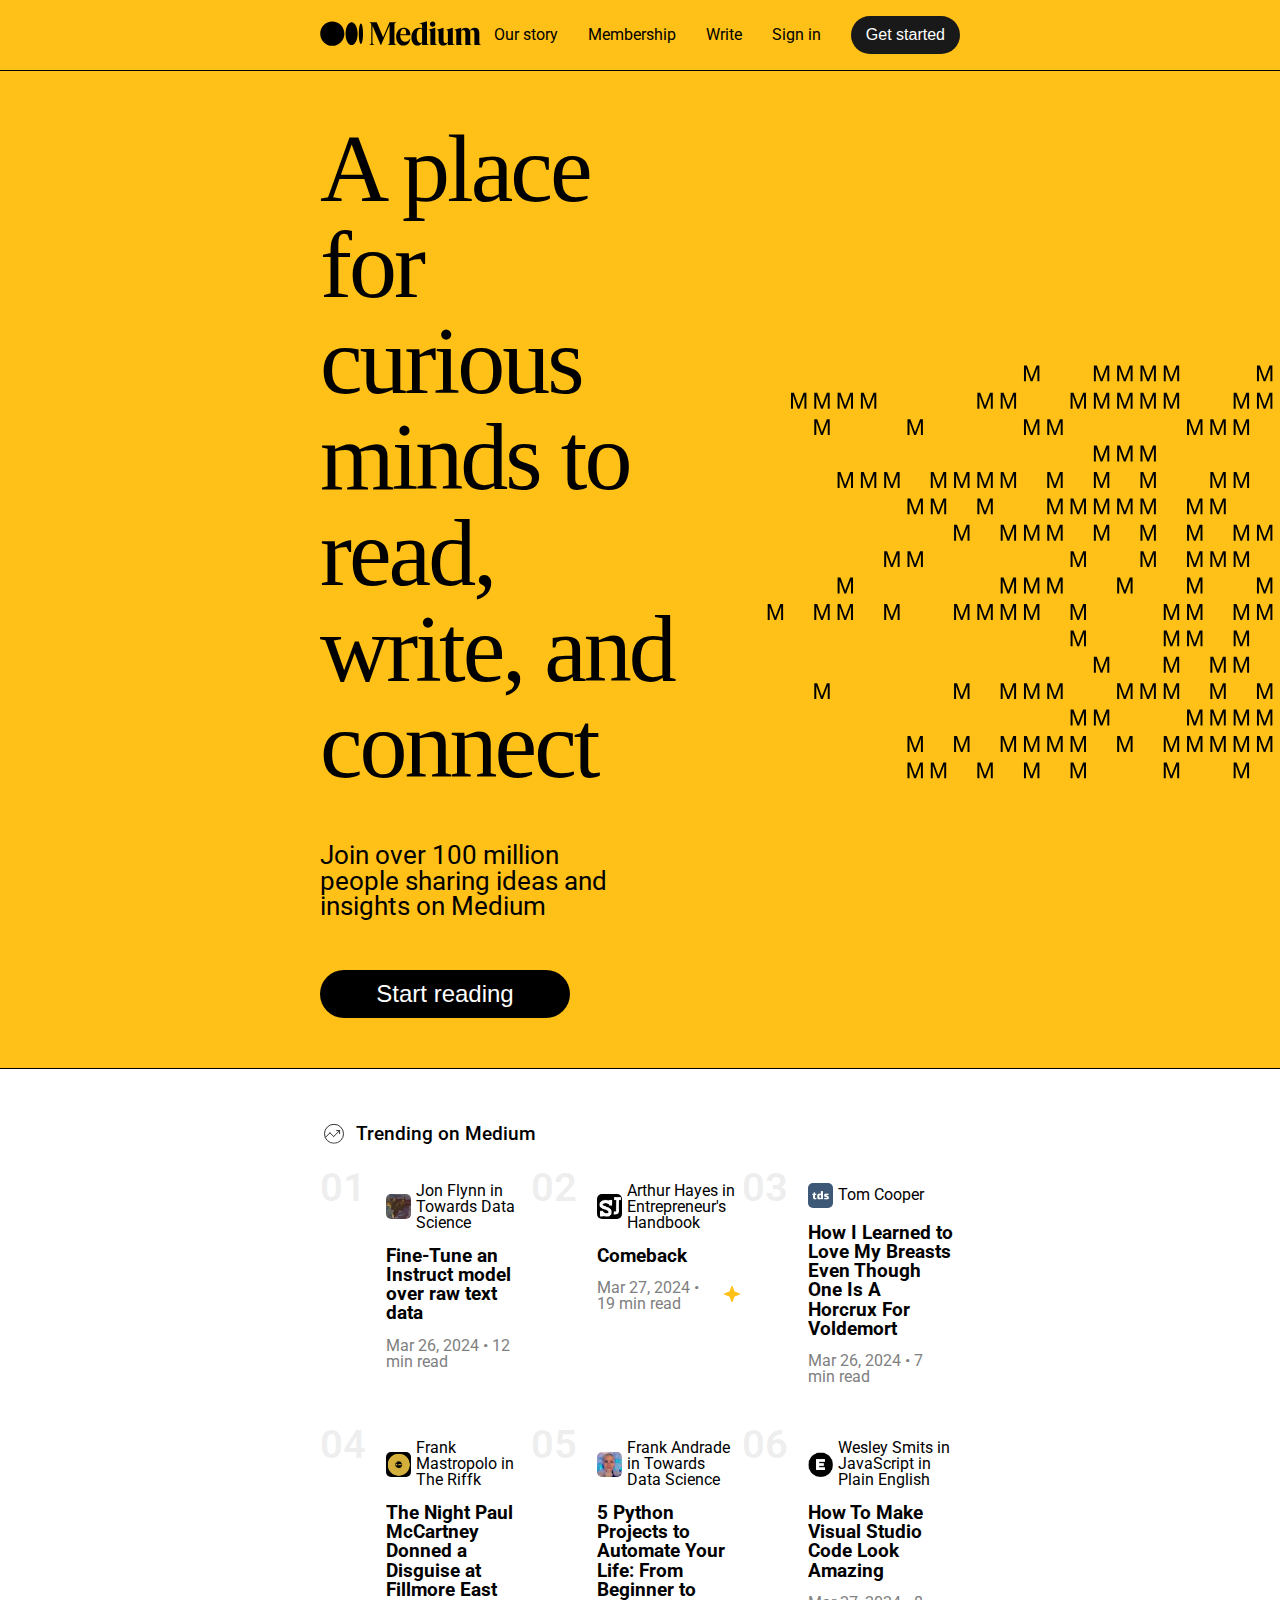
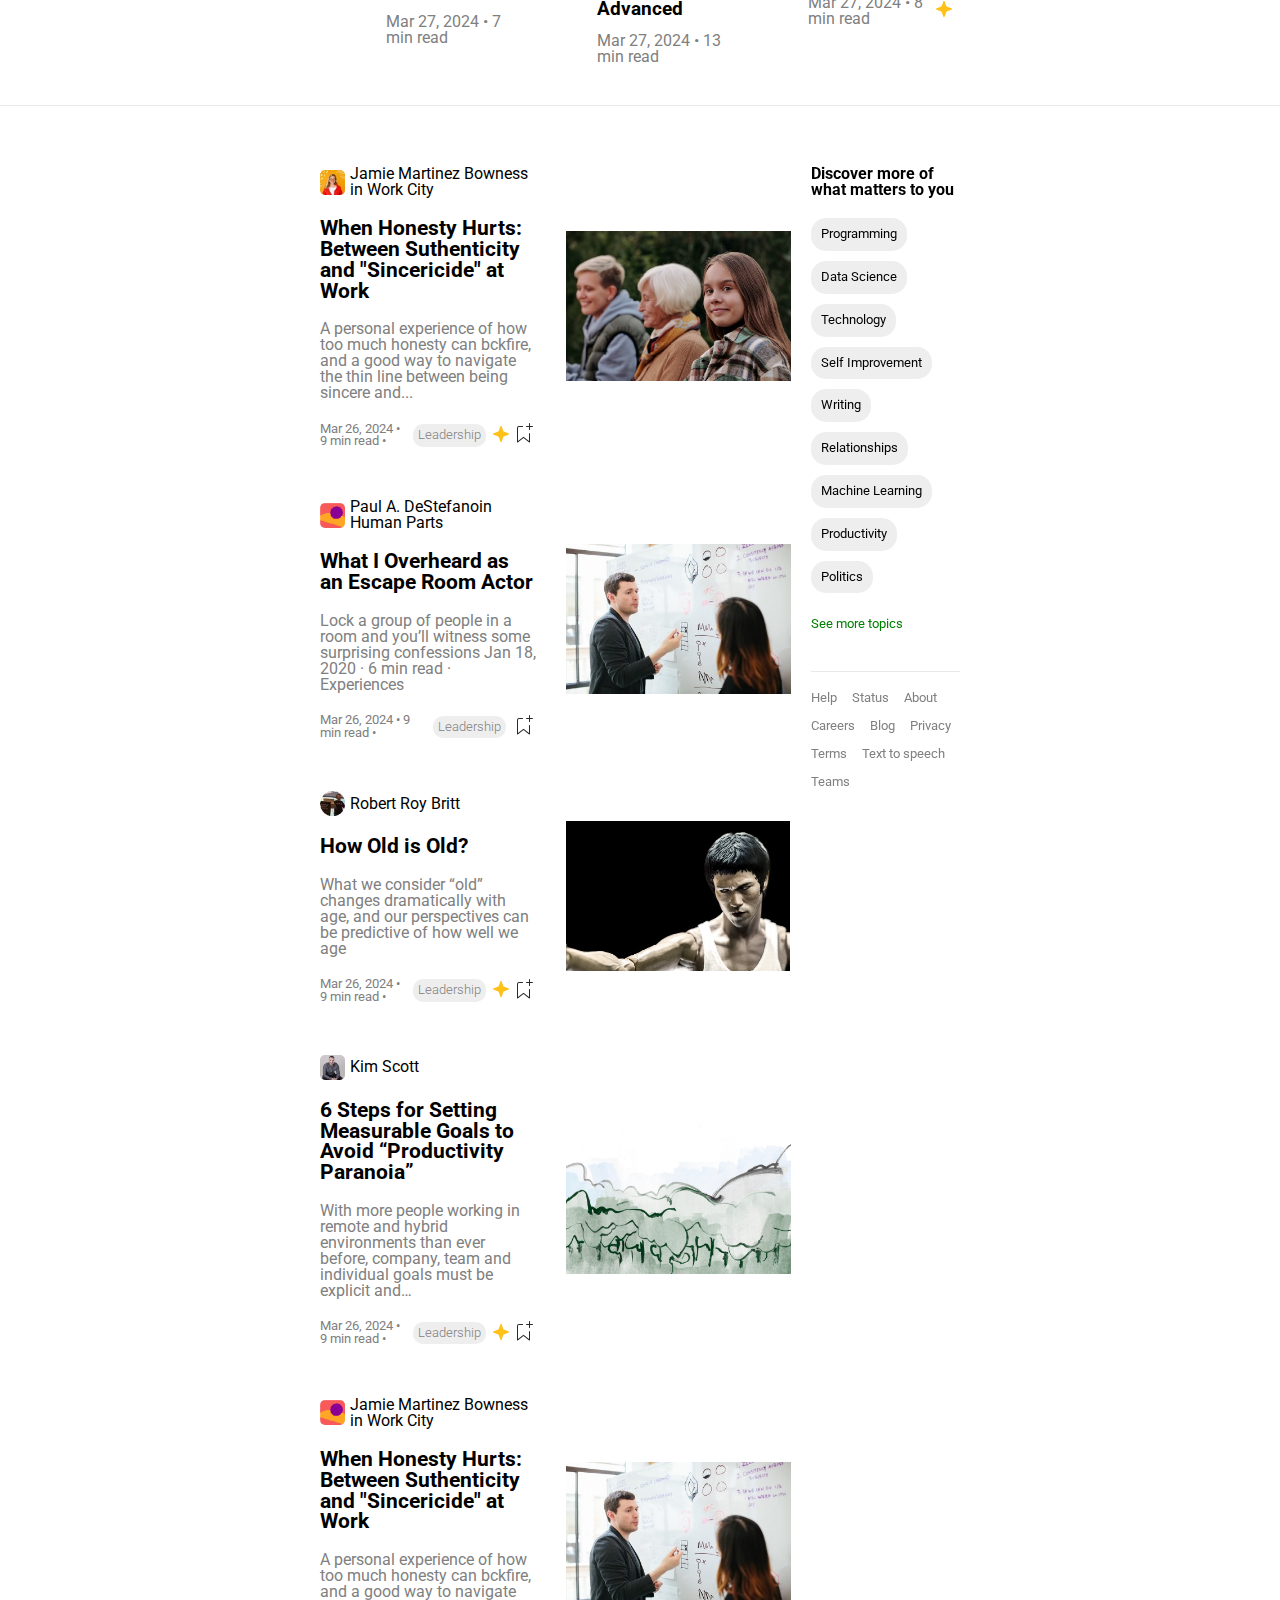
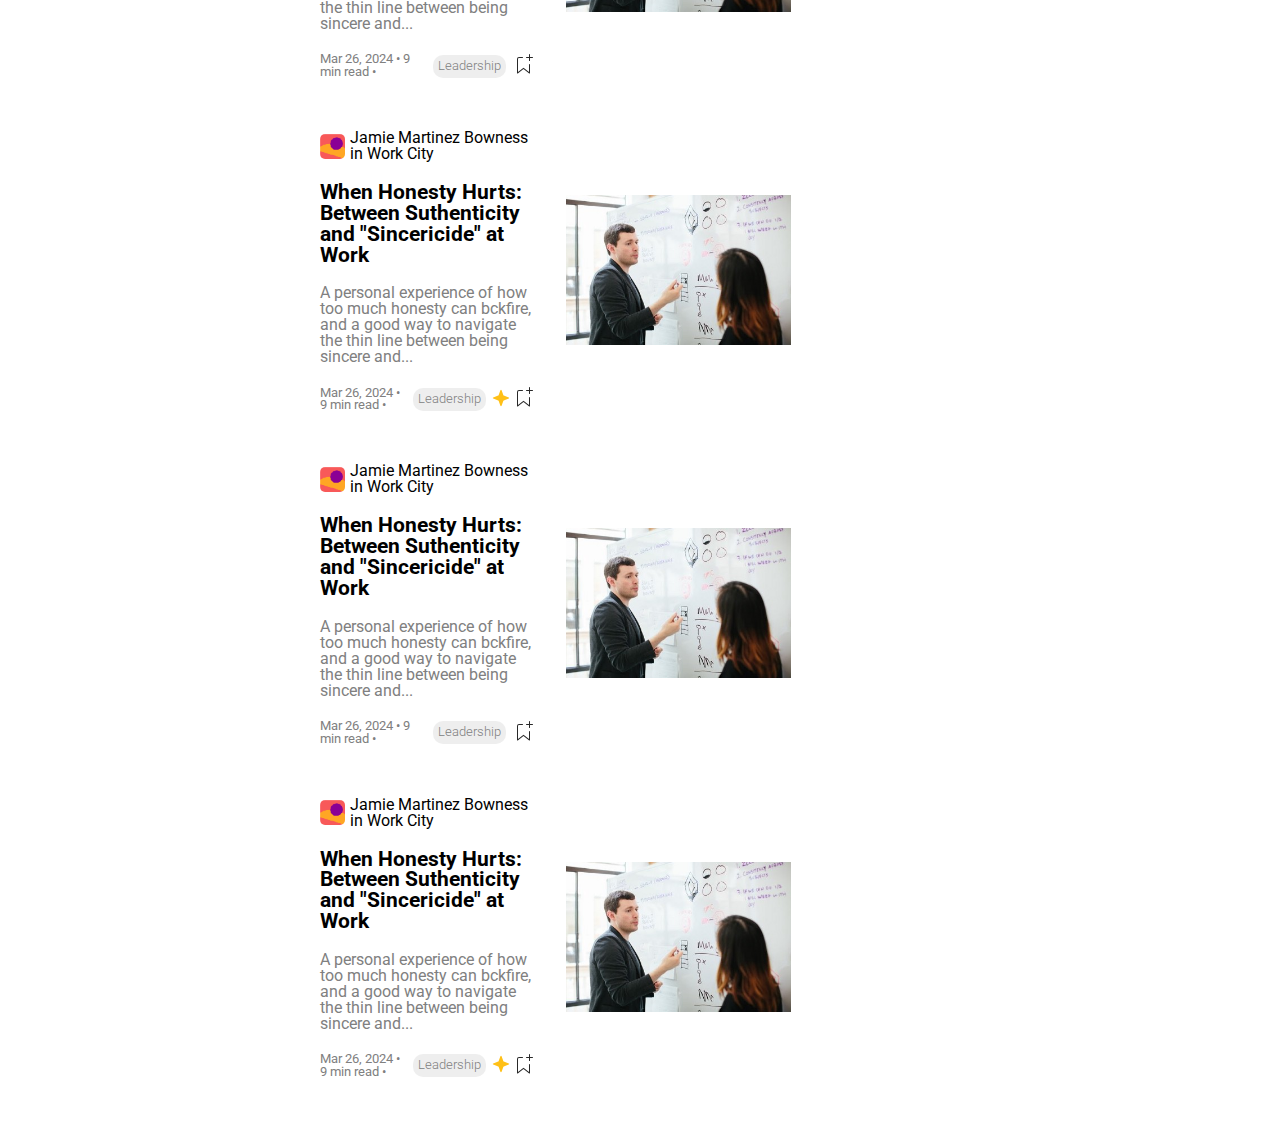
==== commit 8643ac4e: "adds mobile version" ====
--- a/progetto/index.html
+++ b/progetto/index.html
@@ -9855,7 +9855,6 @@
 
       window.addEventListener("scroll", function (event) {
         let s = this.window.scrollY;
-        console.log(s);
         if (s >= 390) {
           nav.style.background = "white";
           btn.style.background = "#1a8917";
@@ -9869,7 +9868,6 @@
       let g_array = svg.children[1].children[0].children;
       let disp = [];
       console.log(g_array);
-
       for (let i = 0; i < g_array.length / 2; i++) {
         disp[i] = 2 * i + 1; //indici dispari di g2
       }
--- a/progetto/assets/css/style.css
+++ b/progetto/assets/css/style.css
@@ -16,11 +16,24 @@
   z-index: 10;
   transition: background-color 0.7s ease;
 }
+@media screen and (max-width: 700px) {
+  li {
+    display: none;
+  }
+}
 #headerContent {
   width: 50%;
   display: flex;
   align-items: center;
   justify-content: space-between;
+}
+@media screen and (max-width: 700px) {
+  #headerContent {
+    width: 90%;
+  }
+  #emme {
+    display: none;
+  }
 }
 #getstarted {
   background-color: #191919;
@@ -70,6 +83,7 @@
   flex-direction: column;
   gap: 50px;
 }
+
 h1 {
   font-family: "Specter", serif;
   font-size: 6rem;
@@ -77,9 +91,10 @@
   font-weight: 500;
   letter-spacing: -3px;
 }
+
 #titlebox h2 {
   font-size: 1.6rem;
-  width: 70%;
+  width: 50%;
   font-family: "Roboto";
 }
 #startreading {
@@ -91,6 +106,35 @@
   font-size: 1.5rem;
   width: 250px;
 }
+@media screen and (max-width: 700px) {
+  #titlebox {
+    width: 90%;
+    gap: 0px;
+    padding-block: 40px;
+    display: flex;
+  }
+  #yellowbox {
+    padding: 0;
+  }
+  h1 {
+    width: 100%;
+    font-size: 4.3rem;
+    line-height: 60px;
+    padding-bottom: 25px;
+  }
+  #titlebox h2 {
+    font-size: 1.4rem;
+    width: 80%;
+    padding-bottom: 25px;
+  }
+  #startreading {
+    font-size: 1rem;
+    width: 200px;
+  }
+  #getstarted {
+    margin-left: 20px;
+  }
+}
 #maintrending {
   width: 100%;
   display: flex;
@@ -160,6 +204,42 @@
 .articledetails span {
   color: gray;
 }
+@media screen and (max-width: 700px) {
+  #trendingbox {
+    width: 90%;
+    padding-block: 20px;
+    display: flex;
+    flex-direction: column;
+  }
+  #trendingarticles {
+    width: 100%;
+    flex-direction: column;
+  }
+  .articlebox {
+    display: flex;
+    width: auto;
+    margin-bottom: 0px;
+  }
+  #maintrending {
+    padding: 0px;
+  }
+  .article h3 {
+    font-weight: bold;
+    font-size: 0.8rem;
+  }
+  .articledetails span {
+    font-size: 0.6rem;
+  }
+  .articlenum {
+    font-size: 1.5rem;
+  }
+  #trendingmessage {
+    font-size: 0.8rem;
+  }
+  .author h4 {
+    font-size: 0.7rem;
+  }
+}
 #maincontent {
   width: 100%;
   display: flex;
@@ -195,6 +275,7 @@
   border-radius: 5px;
 }
 .articletext {
+  width: 60%;
   display: flex;
   flex-direction: column;
   gap: 20px;
@@ -223,6 +304,9 @@
   border-radius: 10px;
   padding: 5px;
   font-weight: 300;
+}
+.articleimg {
+  width: 40%;
 }
 .articleimg img {
   height: 150px;
@@ -269,3 +353,61 @@
   top: 100px;
   right: 0;
 }
+@media screen and (max-width: 700px) {
+  #maincontent {
+    width: 100%;
+    display: flex;
+    flex-direction: column;
+    align-items: center;
+  }
+  #maincolumn {
+    width: 90%;
+    display: flex;
+    flex-direction: column-reverse;
+    padding-top: 60px;
+    padding-inline: 0px;
+    justify-content: center;
+  }
+  #articolumn {
+    width: 100%;
+    display: flex;
+    flex-direction: column;
+  }
+  .articleM {
+    width: 100%;
+    display: flex;
+    align-items: center;
+    padding-bottom: 50px;
+    justify-content: space-between;
+    gap: 30px;
+  }
+  .authorM img {
+    width: 15px;
+    height: 15px;
+    border-radius: 5px;
+  }
+  .articletext h3 {
+    font-weight: bold;
+    font-size: 0.8rem;
+  }
+  .articletext p {
+    display: none;
+  }
+  .authorM h4 {
+    font-size: 0.7rem;
+  }
+  .articledetailsM span {
+    font-size: 0.6rem;
+  }
+  .selectedcat h6 {
+    font-size: 0.6rem;
+  }
+  .articleimg img {
+    height: 100px;
+  }
+  #discovcolumn {
+    width: 100%;
+    height: 350px;
+    position: relative;
+  }
+}
